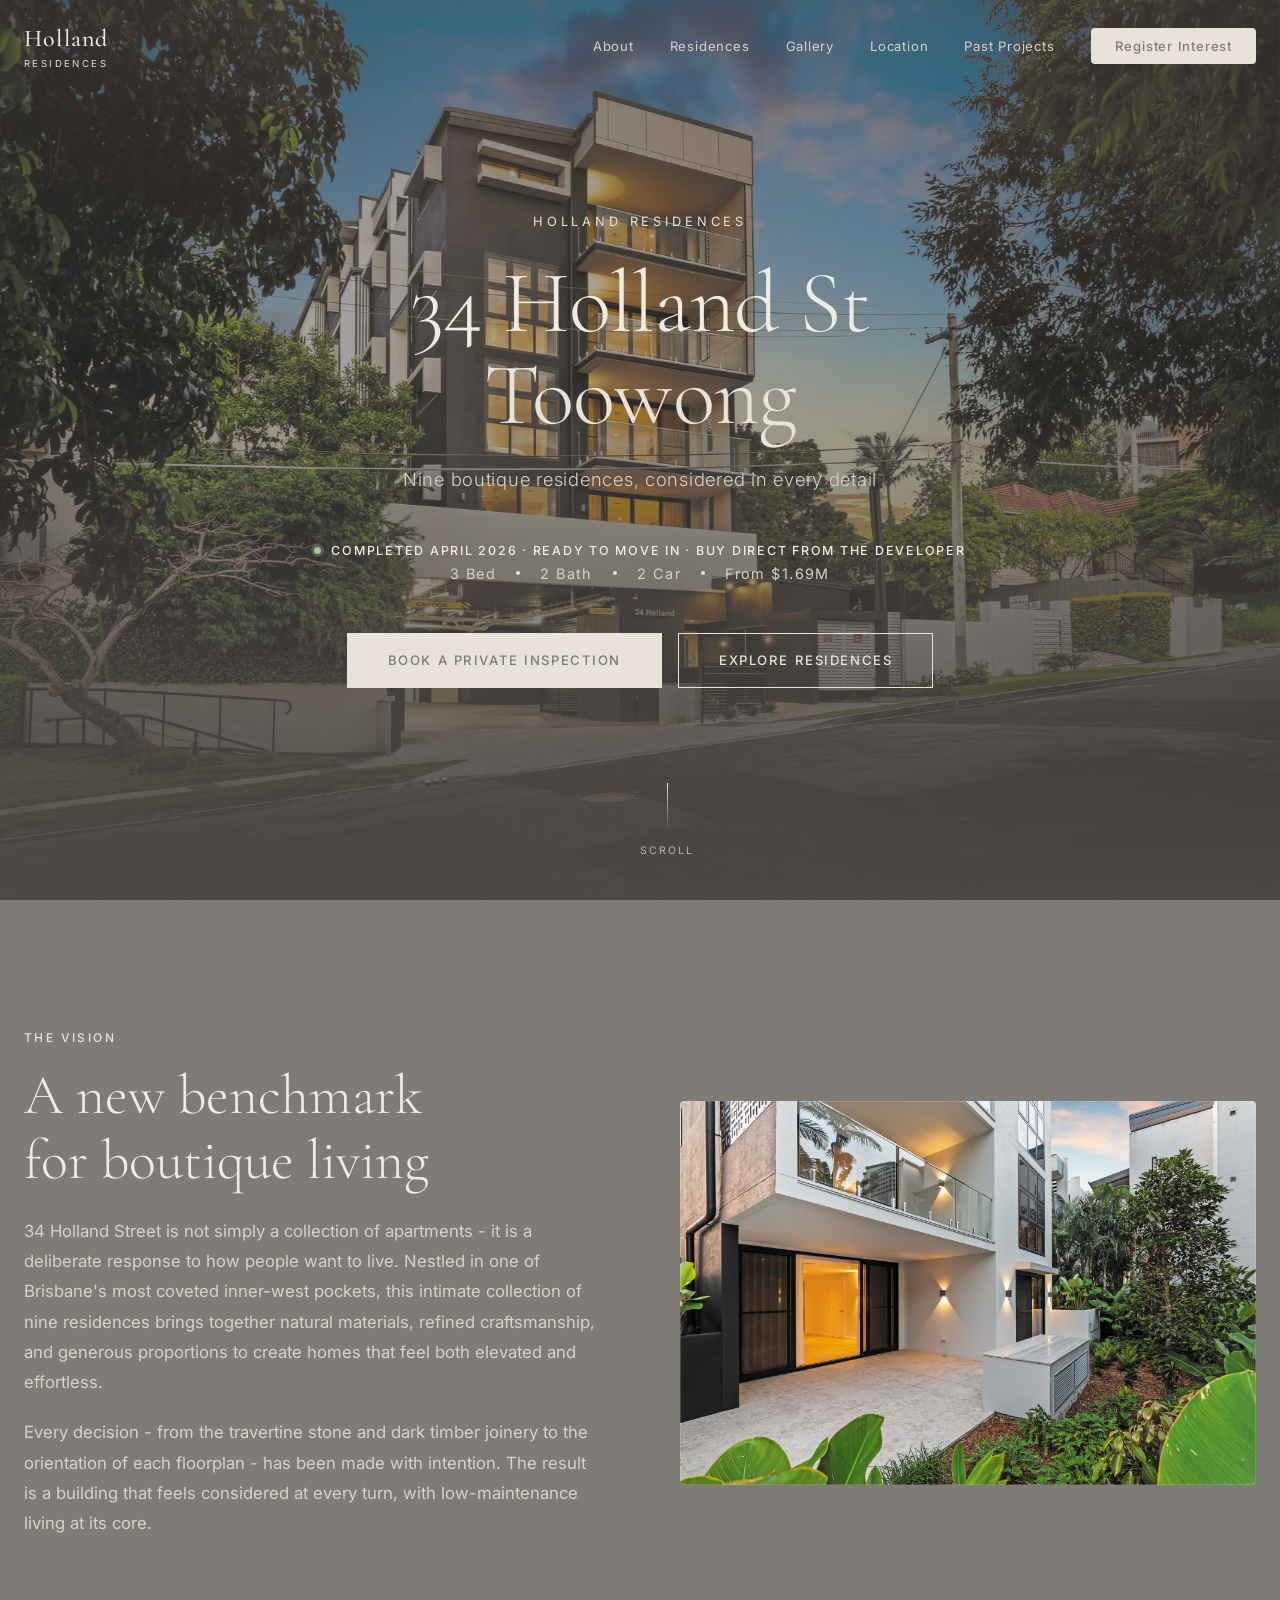
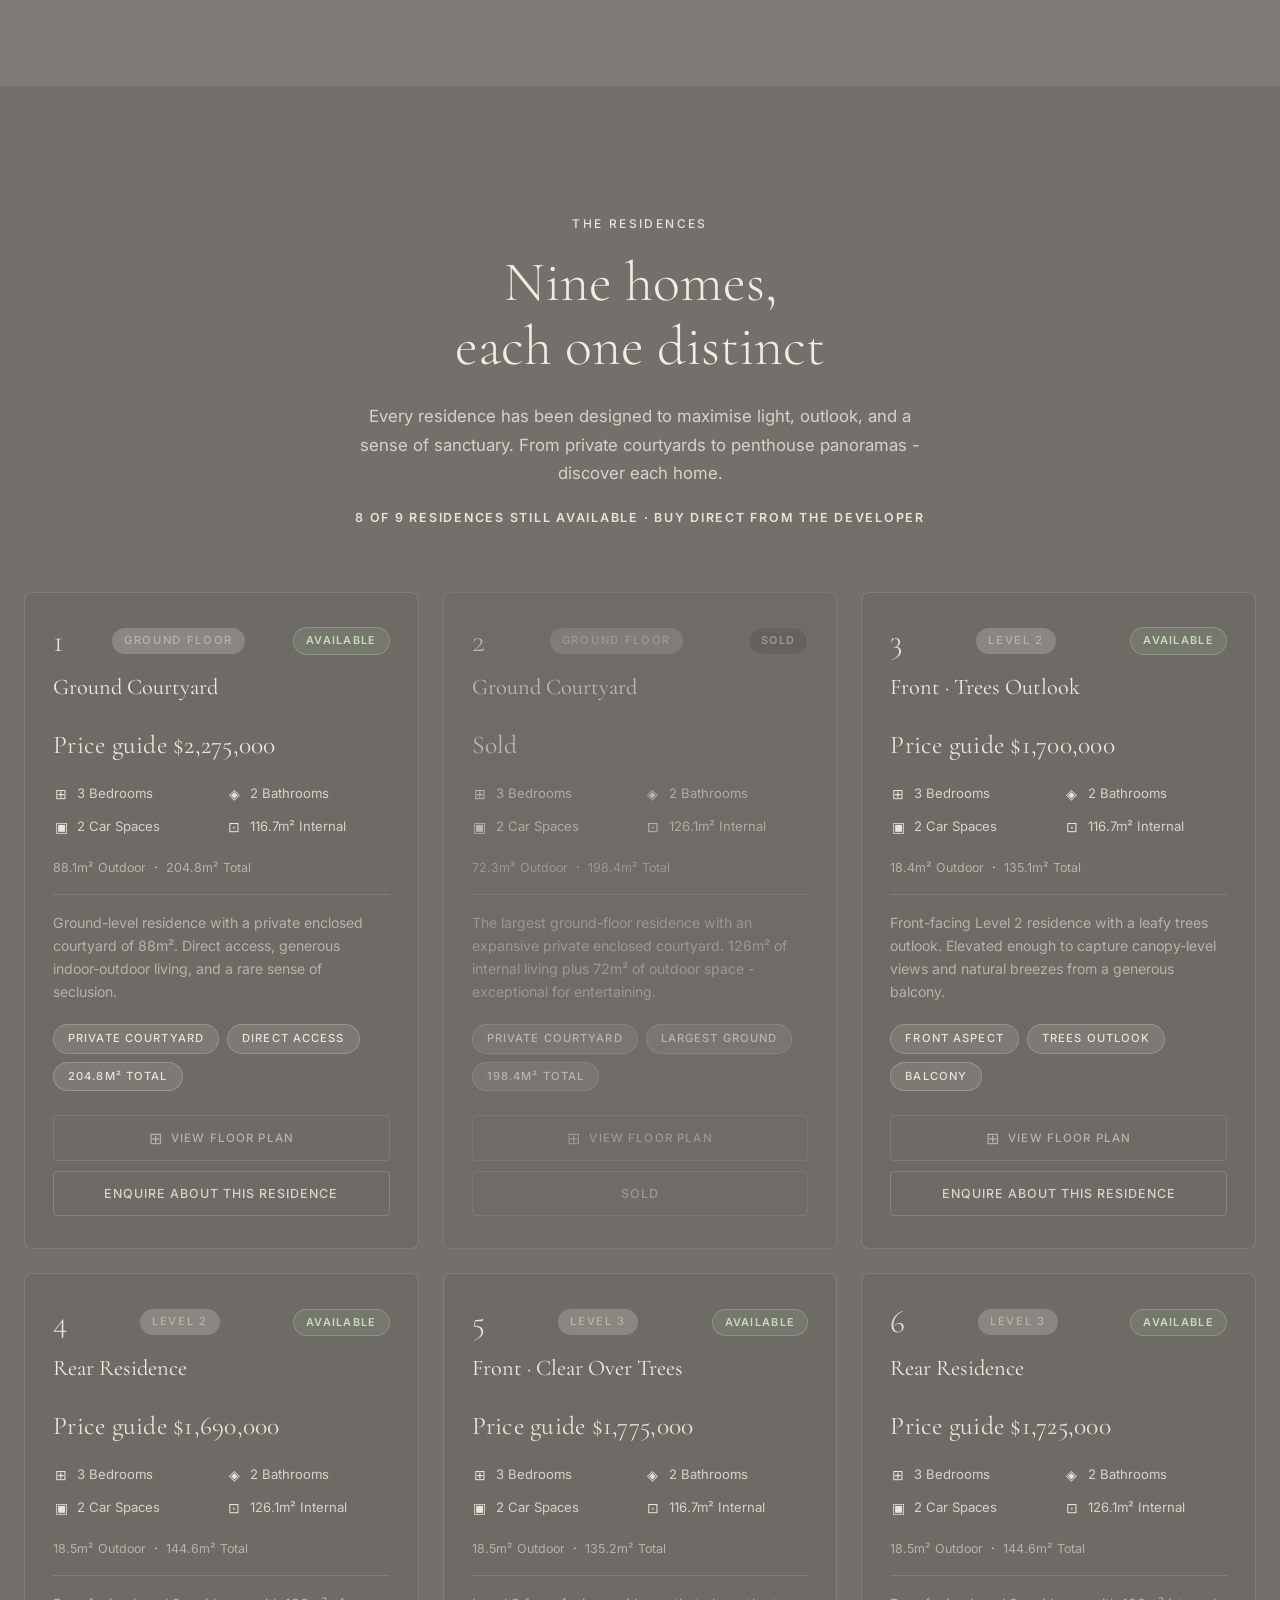
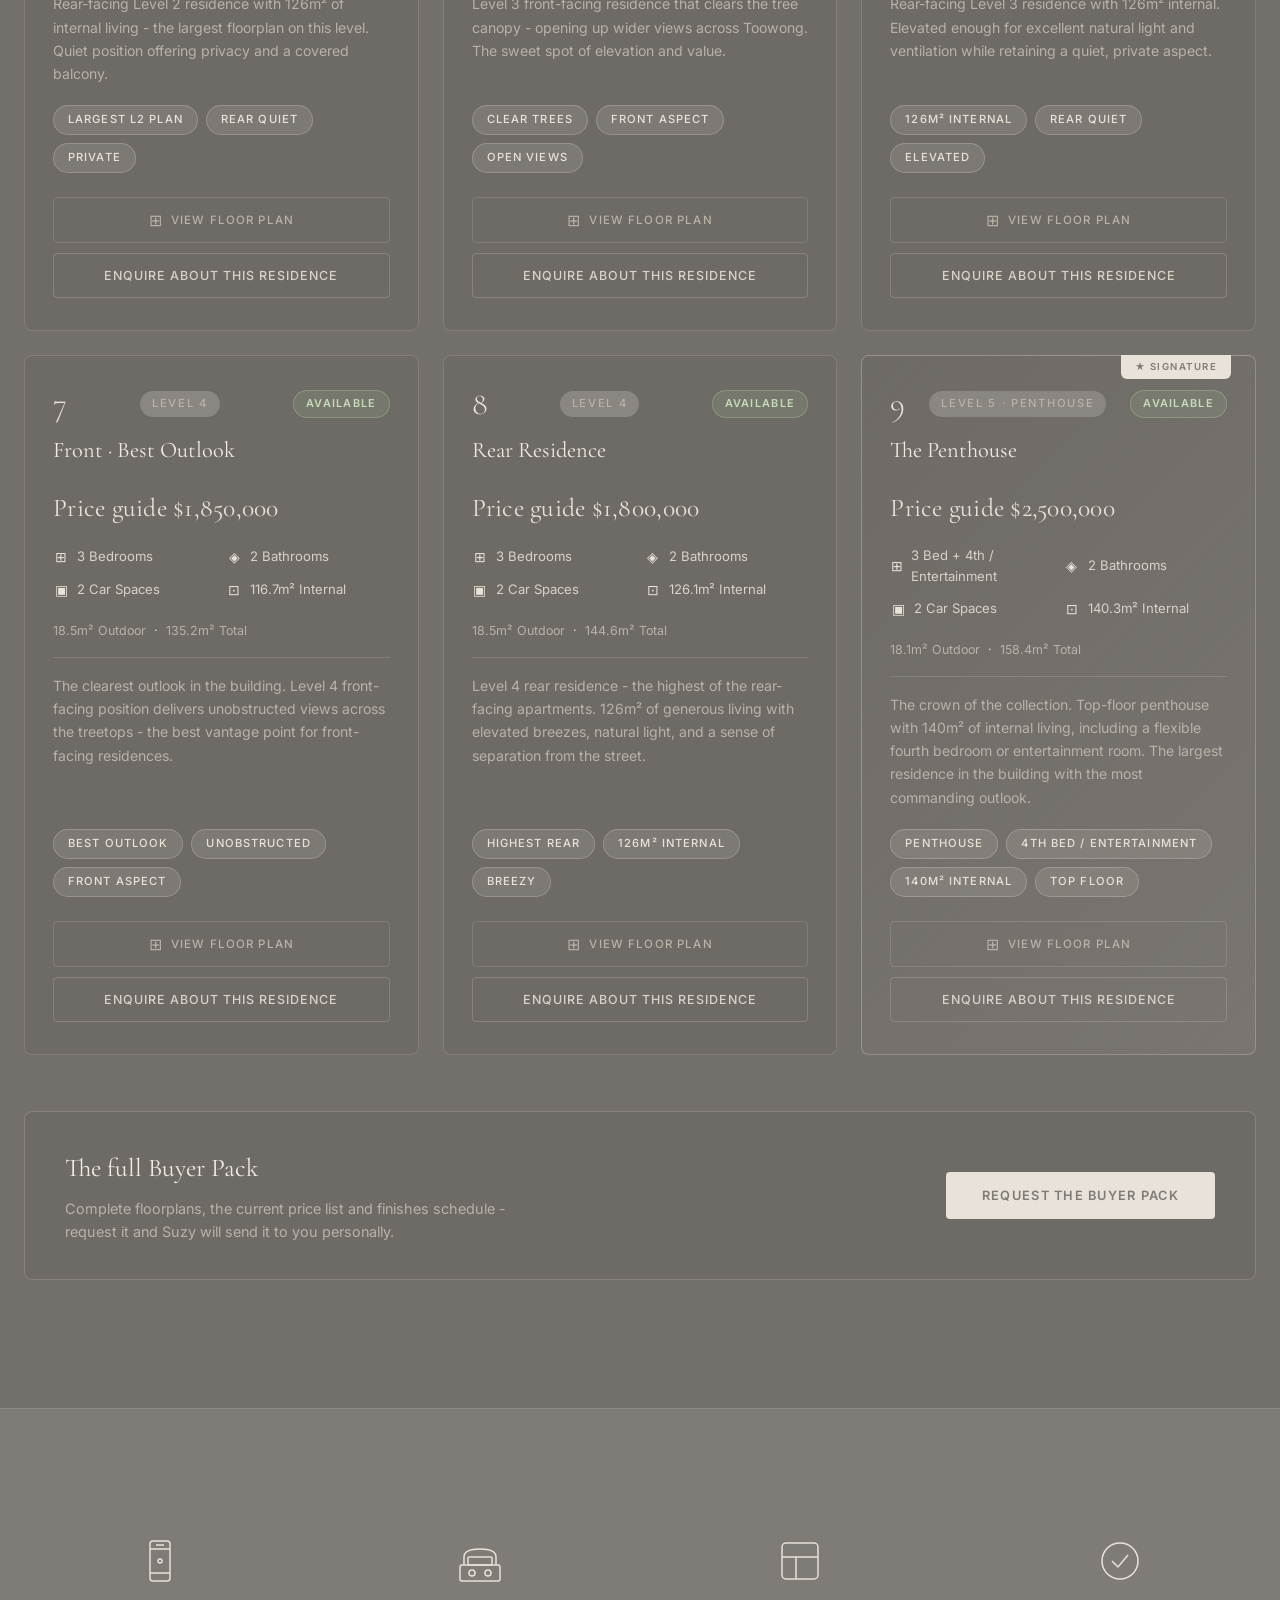
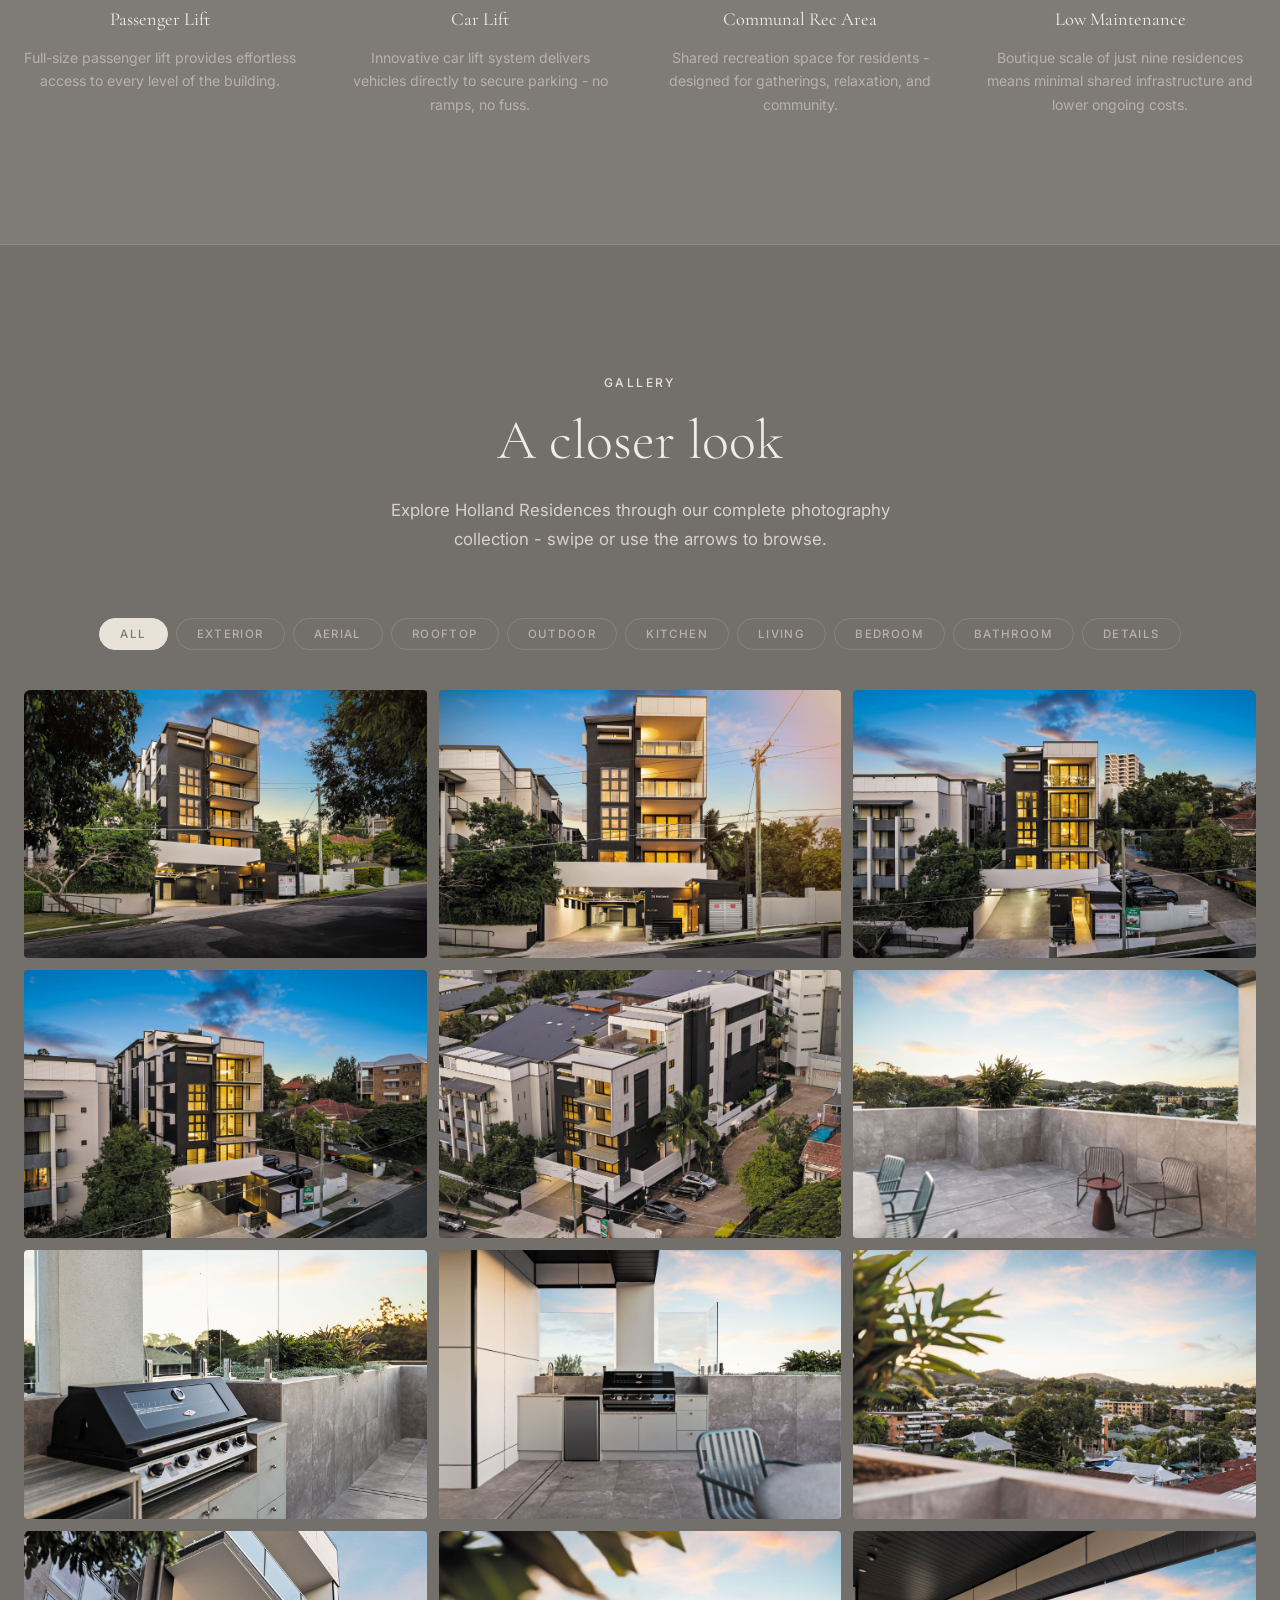
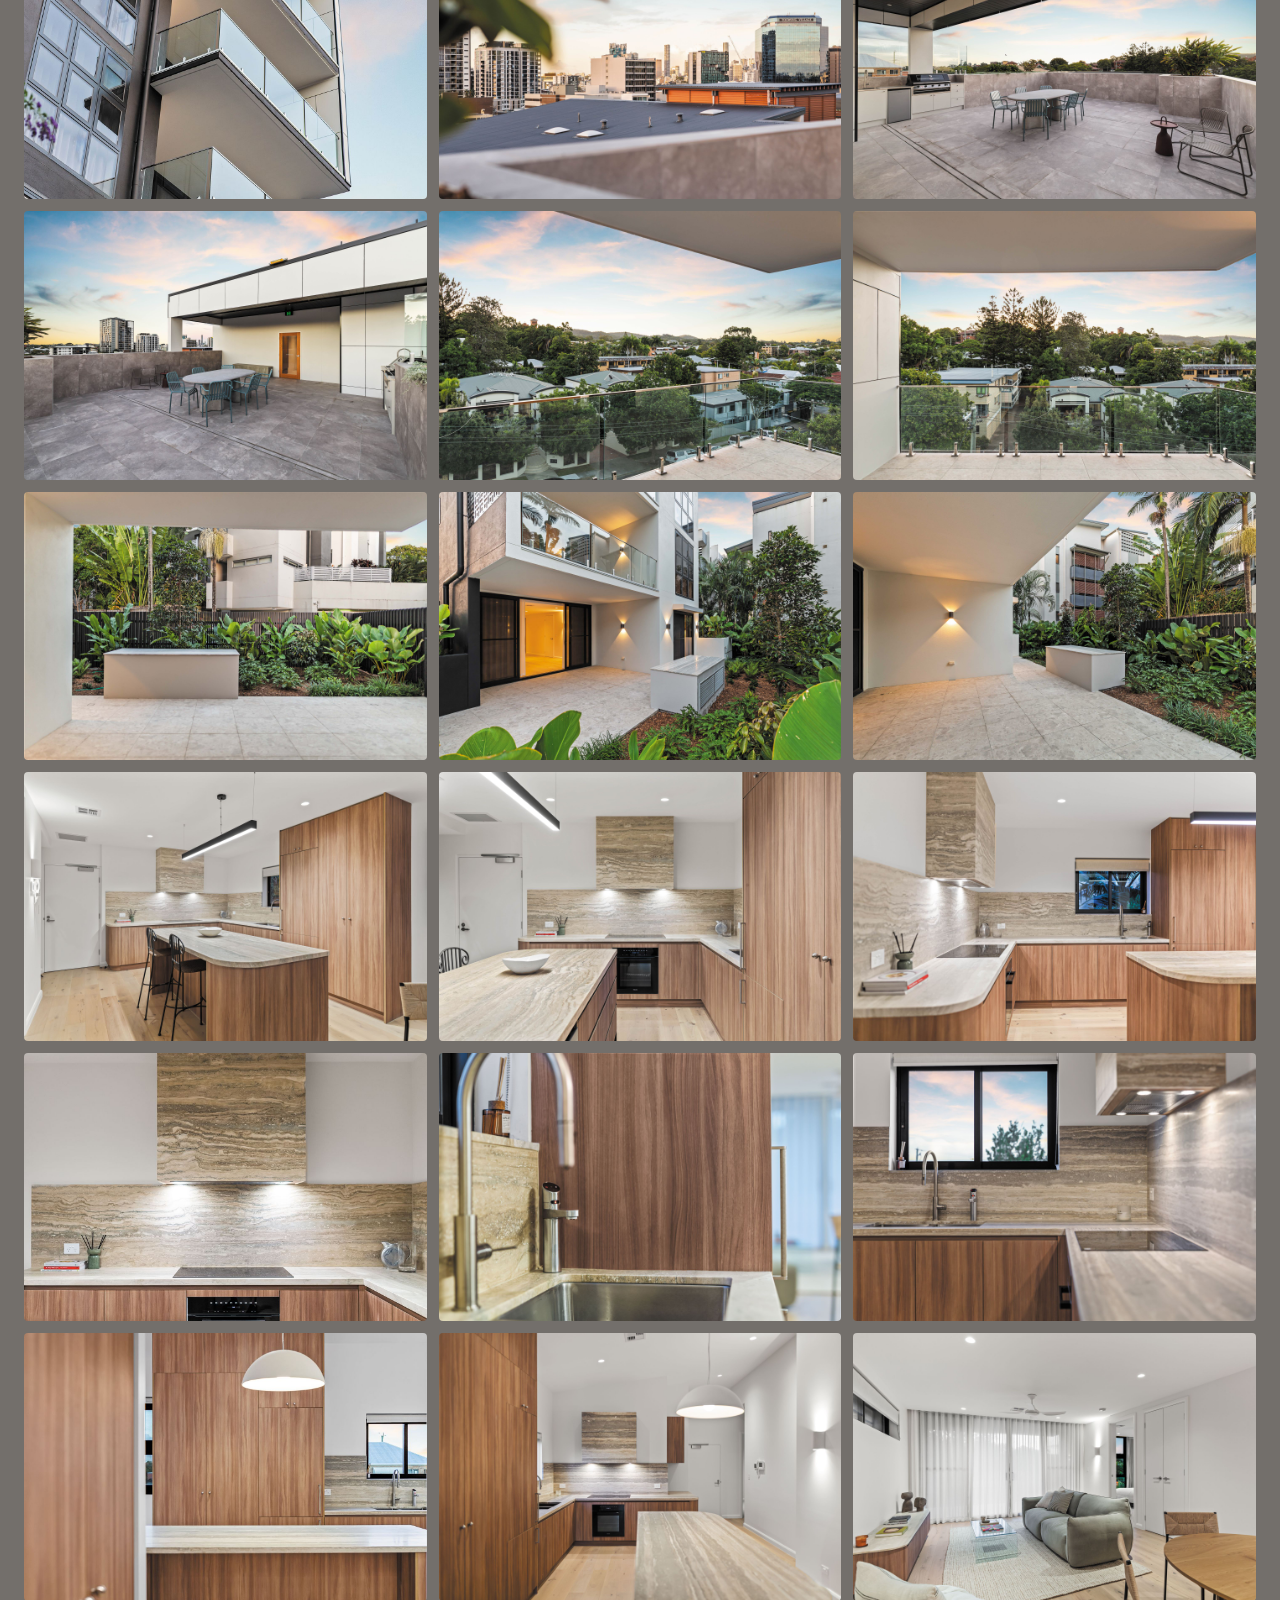
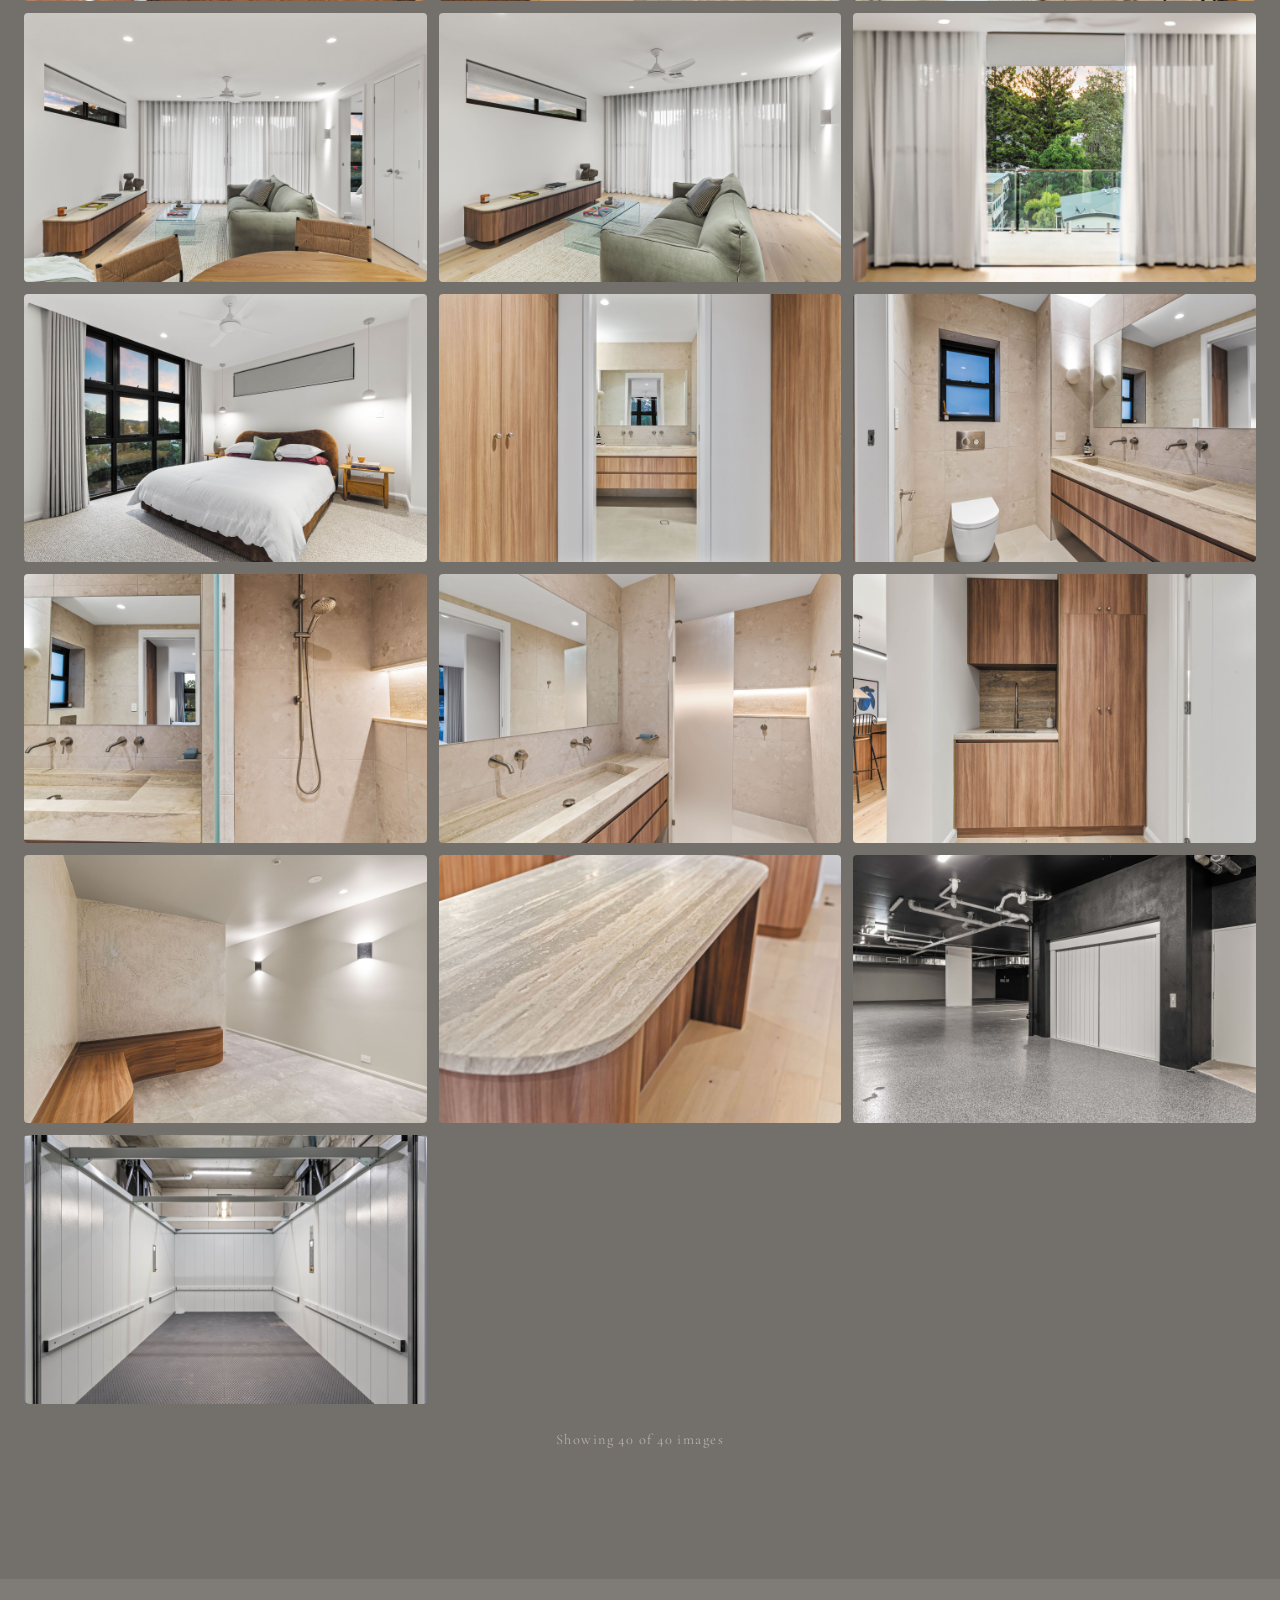
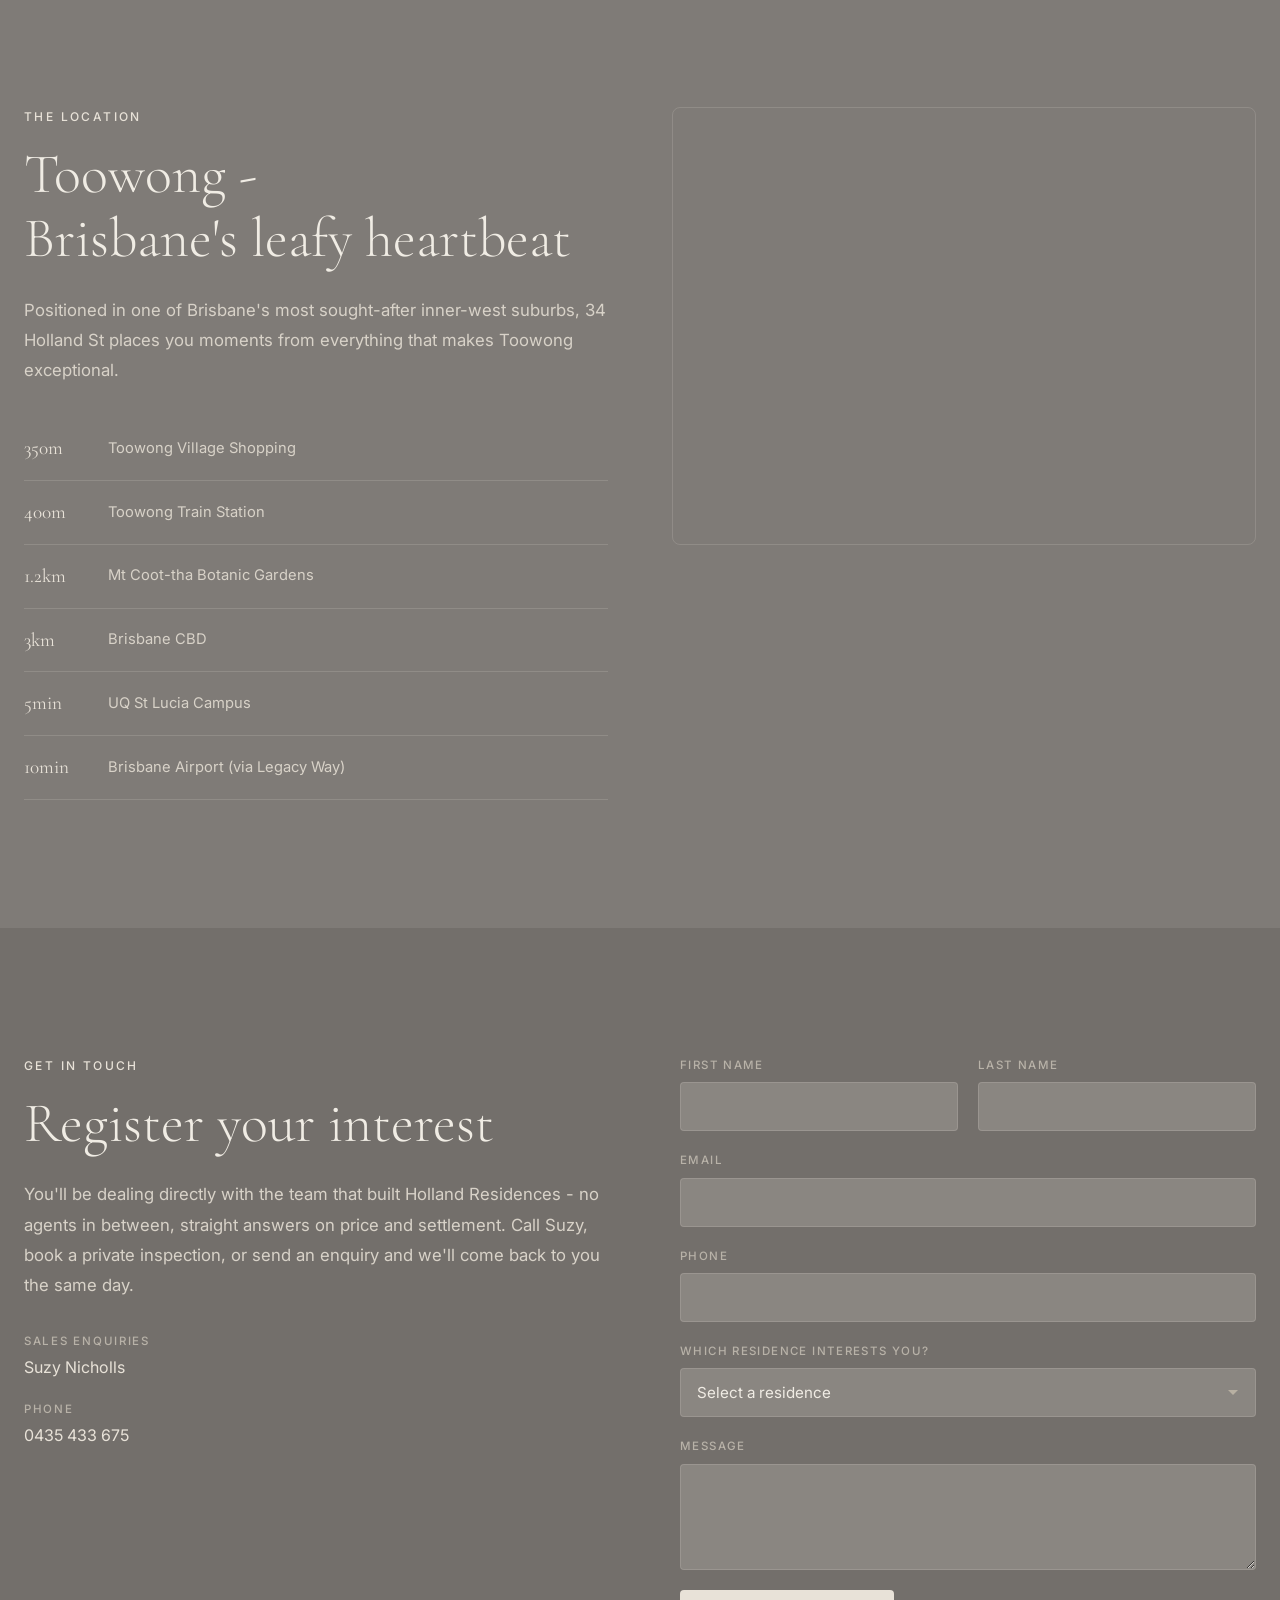
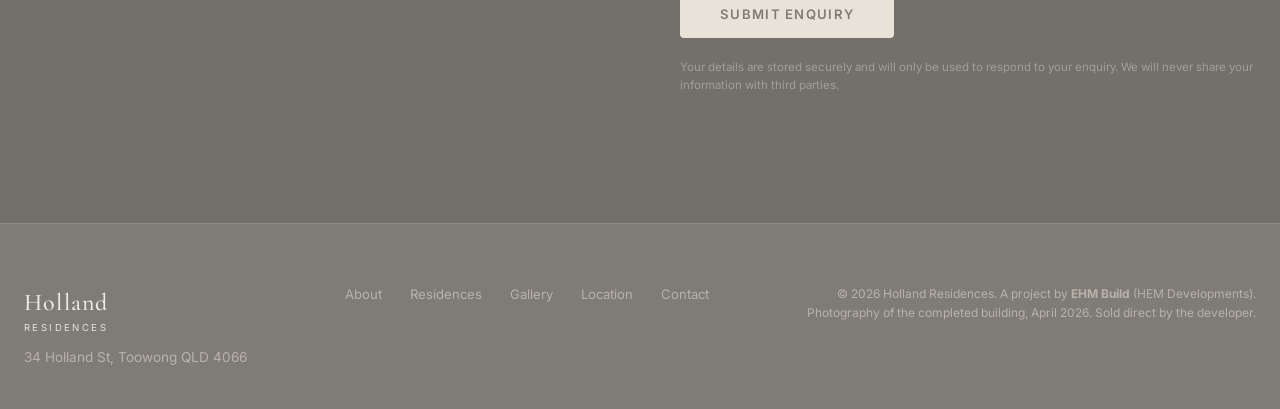
==== index.html @ bd1feb7a "buyer pack is now request-only - no self-serve download Pack requests store the lead and Suzy sends " ====
<!DOCTYPE html>
<html lang="en">
<head>
    <meta charset="UTF-8">
    <meta name="viewport" content="width=device-width, initial-scale=1.0">
    <title>Holland Residences by EHM Build - Premium 3 Bed Apartments, Ready to Move In | 34 Holland St, Toowong</title>
    <meta name="description" content="Nine boutique 3 bed, 2 bath, 2 car residences at 34 Holland St, Toowong by EHM Build (HEM Developments). Completed and ready to move in - buy direct from the developer. From $1.69M. Register your interest today.">
    <meta name="robots" content="index, follow">
    <meta name="author" content="HEM Developments">
    <meta name="theme-color" content="#1a1917">
    <link rel="canonical" href="https://ehmbuild.com.au/">
    <link rel="icon" type="image/svg+xml" href="/favicon.svg">
    <link rel="icon" type="image/png" sizes="32x32" href="/favicon-32.png">

    <!-- Geo Meta Tags (Local SEO) -->
    <meta name="geo.region" content="AU-QLD">
    <meta name="geo.placename" content="Toowong, Brisbane">
    <meta name="geo.position" content="-27.484;152.977">
    <meta name="ICBM" content="-27.484, 152.977">

    <!-- Open Graph (Facebook / LinkedIn) -->
    <meta property="og:type" content="website">
    <meta property="og:title" content="Holland Residences - Premium 3 Bed Apartments | Toowong">
    <meta property="og:description" content="Nine boutique residences in Brisbane's inner-west. Completed and ready to move in - buy direct from the developer. 3 bed, 2 bath, 2 car from $1.69M.">
    <meta property="og:image" content="https://ehmbuild.com.au/images/5D3_0823-Edit.jpg">
    <meta property="og:image:width" content="1200">
    <meta property="og:image:height" content="630">
    <meta property="og:url" content="https://ehmbuild.com.au/">
    <meta property="og:site_name" content="Holland Residences">
    <meta property="og:locale" content="en_AU">

    <!-- Twitter Card -->
    <meta name="twitter:card" content="summary_large_image">
    <meta name="twitter:title" content="Holland Residences - 34 Holland St, Toowong">
    <meta name="twitter:description" content="Nine boutique residences in Brisbane's inner-west. Completed and ready to move in. From $1.69M. Buy direct from the developer.">
    <meta name="twitter:image" content="https://ehmbuild.com.au/images/5D3_0823-Edit.jpg">

    <link rel="preconnect" href="https://fonts.googleapis.com">
    <link rel="preconnect" href="https://fonts.gstatic.com" crossorigin>
    <link href="https://fonts.googleapis.com/css2?family=Cormorant+Garamond:ital,wght@0,300;0,400;0,500;0,600;1,300;1,400&family=Inter:wght@300;400;500;600&display=swap" rel="stylesheet">
    <link rel="stylesheet" href="styles.css">
    <link rel="preload" as="image" href="images/5D3_0823-Edit.jpg">

    <!-- Supabase JS Client -->
    <script src="https://cdn.jsdelivr.net/npm/@supabase/supabase-js@2" defer></script>

    <!-- JSON-LD Structured Data -->
    <script type="application/ld+json">
    {
      "@context": "https://schema.org",
      "@type": "ApartmentComplex",
      "name": "Holland Residences",
      "description": "Nine boutique 3 bedroom, 2 bathroom, 2 car residences at 34 Holland St, Toowong. Completed and ready to move in - sold direct by the developer.",
      "url": "https://ehmbuild.com.au/",
      "image": "https://ehmbuild.com.au/images/5D3_0823-Edit.jpg",
      "address": {
        "@type": "PostalAddress",
        "streetAddress": "34 Holland Street",
        "addressLocality": "Toowong",
        "addressRegion": "QLD",
        "postalCode": "4066",
        "addressCountry": "AU"
      },
      "geo": {
        "@type": "GeoCoordinates",
        "latitude": -27.484,
        "longitude": 152.977
      },
      "numberOfAvailableAccommodationUnits": 8,
      "petsAllowed": false,
      "amenityFeature": [
        { "@type": "LocationFeatureSpecification", "name": "Passenger Lift", "value": true },
        { "@type": "LocationFeatureSpecification", "name": "Car Lift", "value": true },
        { "@type": "LocationFeatureSpecification", "name": "Communal Recreation Area", "value": true }
      ],
      "offers": {
        "@type": "Offer",
        "priceCurrency": "AUD",
        "price": "1690000",
        "priceValidUntil": "2026-12-31",
        "availability": "https://schema.org/InStock",
        "description": "3 bed, 2 bath, 2 car boutique residences from $1.69M"
      }
    }
    </script>
    <script type="application/ld+json">
    {
      "@context": "https://schema.org",
      "@type": "Organization",
      "name": "HEM Developments",
      "alternateName": ["EHM Build", "ehmbuild"],
      "url": "https://ehmbuild.com.au/",
      "logo": "https://ehmbuild.com.au/favicon.svg",
      "description": "EHM Build (HEM Developments) - quality residential property developer based in Brisbane, Queensland.",
      "address": {
        "@type": "PostalAddress",
        "addressLocality": "Brisbane",
        "addressRegion": "QLD",
        "addressCountry": "AU"
      },
      "contactPoint": {
        "@type": "ContactPoint",
        "telephone": "+61-435-433-675",
        "contactType": "sales",
        "name": "Suzy Nicholls"
      }
    }
    </script>
    <script type="application/ld+json">
    {
      "@context": "https://schema.org",
      "@type": "WebSite",
      "name": "Holland Residences",
      "url": "https://ehmbuild.com.au/"
    }
    </script>
</head>
<body>

    <main>
    <!-- Navigation -->
    <nav class="nav" id="nav">
        <div class="nav-inner">
            <a href="#hero" class="nav-logo">Holland<span>Residences</span></a>
            <button class="nav-toggle" id="navToggle" aria-label="Toggle menu">
                <span></span><span></span><span></span>
            </button>
            <ul class="nav-links" id="navLinks">
                <li><a href="#about">About</a></li>
                <li><a href="#residences">Residences</a></li>
                <li><a href="#gallery">Gallery</a></li>
                <li><a href="#location">Location</a></li>
                <li><a href="/past-projects.html">Past Projects</a></li>
                <li><a href="#contact" class="nav-cta">Register Interest</a></li>
            </ul>
        </div>
    </nav>

    <!-- Hero -->
    <section class="hero" id="hero">
        <div class="hero-bg">
            <img src="images/5D3_0823-Edit.jpg" alt="Holland Residences, 34 Holland St Toowong - exterior at dusk" fetchpriority="high">
        </div>
        <div class="hero-overlay"></div>
        <div class="hero-content">
            <p class="hero-pre animate-in">Holland Residences</p>
            <h1 class="hero-title animate-in delay-1">34 Holland St<br><span>Toowong</span></h1>
            <p class="hero-tagline animate-in delay-2">Nine boutique residences, considered in every detail</p>
            <p class="hero-status animate-in delay-2"><span class="hero-status-dot"></span>Completed April 2026 · Ready to move in · Buy direct from the developer</p>
            <div class="hero-specs animate-in delay-3">
                <span>3 Bed</span>
                <span class="spec-dot"></span>
                <span>2 Bath</span>
                <span class="spec-dot"></span>
                <span>2 Car</span>
                <span class="spec-dot"></span>
                <span id="heroFromPrice">From $1.69M</span>
            </div>
            <div class="hero-ctas animate-in delay-4">
                <a href="#contact" class="hero-btn hero-btn--solid" data-cta="inspection">Book a Private Inspection</a>
                <a href="#residences" class="hero-btn">Explore Residences</a>
            </div>
        </div>
        <div class="hero-scroll animate-in delay-4">
            <div class="scroll-line"></div>
            <span>Scroll</span>
        </div>
    </section>

    <!-- About -->
    <section class="section about" id="about">
        <div class="container">
            <div class="about-grid">
                <div class="about-text reveal">
                    <p class="section-label">The Vision</p>
                    <h2>A new benchmark<br>for boutique living</h2>
                    <p class="about-body">34 Holland Street is not simply a collection of apartments - it is a deliberate response to how people want to live. Nestled in one of Brisbane's most coveted inner-west pockets, this intimate collection of nine residences brings together natural materials, refined craftsmanship, and generous proportions to create homes that feel both elevated and effortless.</p>
                    <p class="about-body">Every decision - from the travertine stone and dark timber joinery to the orientation of each floorplan - has been made with intention. The result is a building that feels considered at every turn, with low-maintenance living at its core.</p>
                </div>
                <div class="about-image reveal delay-1">
                    <img src="images/5D3_0690-Edit.jpg" alt="Holland Residences courtyard and landscaping at dusk">
                </div>
            </div>
        </div>
    </section>

    <!-- Residences / Unit Showcase -->
    <section class="section residences" id="residences">
        <div class="container">
            <div class="section-header reveal">
                <p class="section-label">The Residences</p>
                <h2>Nine homes,<br>each one distinct</h2>
                <p class="section-sub">Every residence has been designed to maximise light, outlook, and a sense of sanctuary. From private courtyards to penthouse panoramas - discover each home.</p>
                <p class="availability-line" id="availabilityLine" aria-live="polite"></p>
            </div>

            <!-- ==============================================================
                 UNIT CONTROL PANEL
                 Each card below is the single source of truth for its unit:
                   data-status="available" | "under-offer" | "sold"  (on .unit-card)
                   .unit-price text = the published price guide
                 The status chips, availability counter, hero "From $X" price
                 and the enquiry form options all derive from these values
                 automatically - edit them here and nowhere else.
                 ============================================================== -->
            <div class="units-grid">
                <!-- Unit 101 -->
                <div class="unit-card reveal" data-unit="1" data-status="available">
                    <div class="unit-card-header">
                        <span class="unit-number">1</span>
                        <span class="unit-level">Ground Floor</span>
                    </div>
                    <h3>Ground Courtyard</h3>
                    <div class="unit-price">Price guide $2,275,000</div>
                    <div class="unit-specs">
                        <div class="unit-spec"><span class="spec-icon">⊞</span><span>3 Bedrooms</span></div>
                        <div class="unit-spec"><span class="spec-icon">◈</span><span>2 Bathrooms</span></div>
                        <div class="unit-spec"><span class="spec-icon">▣</span><span>2 Car Spaces</span></div>
                        <div class="unit-spec"><span class="spec-icon">⊡</span><span>116.7m² Internal</span></div>
                    </div>
                    <div class="unit-areas">
                        <span>88.1m² Outdoor</span>
                        <span class="area-divider">·</span>
                        <span>204.8m² Total</span>
                    </div>
                    <p class="unit-desc">Ground-level residence with a private enclosed courtyard of 88m². Direct access, generous indoor-outdoor living, and a rare sense of seclusion.</p>
                    <div class="unit-features">
                        <span>Private Courtyard</span>
                        <span>Direct Access</span>
                        <span>204.8m² Total</span>
                    </div>
                    <button class="unit-floorplan-btn" data-floorplan="images/floorplans/floorplan-page-3.jpg" data-unit-label="Unit 1 - Ground Floor">View Floor Plan</button>
                    <button class="unit-btn" data-unit="1">Enquire About This Residence</button>
                </div>

                <!-- Unit 102 -->
                <div class="unit-card reveal delay-1" data-unit="2" data-status="sold">
                    <div class="unit-card-header">
                        <span class="unit-number">2</span>
                        <span class="unit-level">Ground Floor</span>
                    </div>
                    <h3>Ground Courtyard</h3>
                    <div class="unit-price">Price guide $2,300,000</div>
                    <div class="unit-specs">
                        <div class="unit-spec"><span class="spec-icon">⊞</span><span>3 Bedrooms</span></div>
                        <div class="unit-spec"><span class="spec-icon">◈</span><span>2 Bathrooms</span></div>
                        <div class="unit-spec"><span class="spec-icon">▣</span><span>2 Car Spaces</span></div>
                        <div class="unit-spec"><span class="spec-icon">⊡</span><span>126.1m² Internal</span></div>
                    </div>
                    <div class="unit-areas">
                        <span>72.3m² Outdoor</span>
                        <span class="area-divider">·</span>
                        <span>198.4m² Total</span>
                    </div>
                    <p class="unit-desc">The largest ground-floor residence with an expansive private enclosed courtyard. 126m² of internal living plus 72m² of outdoor space - exceptional for entertaining.</p>
                    <div class="unit-features">
                        <span>Private Courtyard</span>
                        <span>Largest Ground</span>
                        <span>198.4m² Total</span>
                    </div>
                    <button class="unit-floorplan-btn" data-floorplan="images/floorplans/floorplan-page-4.jpg" data-unit-label="Unit 2 - Ground Floor">View Floor Plan</button>
                    <button class="unit-btn" data-unit="2">Enquire About This Residence</button>
                </div>

                <!-- Unit 201 -->
                <div class="unit-card reveal delay-2" data-unit="3" data-status="available">
                    <div class="unit-card-header">
                        <span class="unit-number">3</span>
                        <span class="unit-level">Level 2</span>
                    </div>
                    <h3>Front · Trees Outlook</h3>
                    <div class="unit-price">Price guide $1,700,000</div>
                    <div class="unit-specs">
                        <div class="unit-spec"><span class="spec-icon">⊞</span><span>3 Bedrooms</span></div>
                        <div class="unit-spec"><span class="spec-icon">◈</span><span>2 Bathrooms</span></div>
                        <div class="unit-spec"><span class="spec-icon">▣</span><span>2 Car Spaces</span></div>
                        <div class="unit-spec"><span class="spec-icon">⊡</span><span>116.7m² Internal</span></div>
                    </div>
                    <div class="unit-areas">
                        <span>18.4m² Outdoor</span>
                        <span class="area-divider">·</span>
                        <span>135.1m² Total</span>
                    </div>
                    <p class="unit-desc">Front-facing Level 2 residence with a leafy trees outlook. Elevated enough to capture canopy-level views and natural breezes from a generous balcony.</p>
                    <div class="unit-features">
                        <span>Front Aspect</span>
                        <span>Trees Outlook</span>
                        <span>Balcony</span>
                    </div>
                    <button class="unit-floorplan-btn" data-floorplan="images/floorplans/floorplan-page-6.jpg" data-unit-label="Unit 3 - Level 2">View Floor Plan</button>
                    <button class="unit-btn" data-unit="3">Enquire About This Residence</button>
                </div>

                <!-- Unit 202 -->
                <div class="unit-card reveal" data-unit="4" data-status="available">
                    <div class="unit-card-header">
                        <span class="unit-number">4</span>
                        <span class="unit-level">Level 2</span>
                    </div>
                    <h3>Rear Residence</h3>
                    <div class="unit-price">Price guide $1,690,000</div>
                    <div class="unit-specs">
                        <div class="unit-spec"><span class="spec-icon">⊞</span><span>3 Bedrooms</span></div>
                        <div class="unit-spec"><span class="spec-icon">◈</span><span>2 Bathrooms</span></div>
                        <div class="unit-spec"><span class="spec-icon">▣</span><span>2 Car Spaces</span></div>
                        <div class="unit-spec"><span class="spec-icon">⊡</span><span>126.1m² Internal</span></div>
                    </div>
                    <div class="unit-areas">
                        <span>18.5m² Outdoor</span>
                        <span class="area-divider">·</span>
                        <span>144.6m² Total</span>
                    </div>
                    <p class="unit-desc">Rear-facing Level 2 residence with 126m² of internal living - the largest floorplan on this level. Quiet position offering privacy and a covered balcony.</p>
                    <div class="unit-features">
                        <span>Largest L2 Plan</span>
                        <span>Rear Quiet</span>
                        <span>Private</span>
                    </div>
                    <button class="unit-floorplan-btn" data-floorplan="images/floorplans/floorplan-page-7.jpg" data-unit-label="Unit 4 - Level 2">View Floor Plan</button>
                    <button class="unit-btn" data-unit="4">Enquire About This Residence</button>
                </div>

                <!-- Unit 301 -->
                <div class="unit-card reveal delay-1" data-unit="5" data-status="available">
                    <div class="unit-card-header">
                        <span class="unit-number">5</span>
                        <span class="unit-level">Level 3</span>
                    </div>
                    <h3>Front · Clear Over Trees</h3>
                    <div class="unit-price">Price guide $1,775,000</div>
                    <div class="unit-specs">
                        <div class="unit-spec"><span class="spec-icon">⊞</span><span>3 Bedrooms</span></div>
                        <div class="unit-spec"><span class="spec-icon">◈</span><span>2 Bathrooms</span></div>
                        <div class="unit-spec"><span class="spec-icon">▣</span><span>2 Car Spaces</span></div>
                        <div class="unit-spec"><span class="spec-icon">⊡</span><span>116.7m² Internal</span></div>
                    </div>
                    <div class="unit-areas">
                        <span>18.5m² Outdoor</span>
                        <span class="area-divider">·</span>
                        <span>135.2m² Total</span>
                    </div>
                    <p class="unit-desc">Level 3 front-facing residence that clears the tree canopy - opening up wider views across Toowong. The sweet spot of elevation and value.</p>
                    <div class="unit-features">
                        <span>Clear Trees</span>
                        <span>Front Aspect</span>
                        <span>Open Views</span>
                    </div>
                    <button class="unit-floorplan-btn" data-floorplan="images/floorplans/floorplan-page-6.jpg" data-unit-label="Unit 5 - Level 3">View Floor Plan</button>
                    <button class="unit-btn" data-unit="5">Enquire About This Residence</button>
                </div>

                <!-- Unit 302 -->
                <div class="unit-card reveal delay-2" data-unit="6" data-status="available">
                    <div class="unit-card-header">
                        <span class="unit-number">6</span>
                        <span class="unit-level">Level 3</span>
                    </div>
                    <h3>Rear Residence</h3>
                    <div class="unit-price">Price guide $1,725,000</div>
                    <div class="unit-specs">
                        <div class="unit-spec"><span class="spec-icon">⊞</span><span>3 Bedrooms</span></div>
                        <div class="unit-spec"><span class="spec-icon">◈</span><span>2 Bathrooms</span></div>
                        <div class="unit-spec"><span class="spec-icon">▣</span><span>2 Car Spaces</span></div>
                        <div class="unit-spec"><span class="spec-icon">⊡</span><span>126.1m² Internal</span></div>
                    </div>
                    <div class="unit-areas">
                        <span>18.5m² Outdoor</span>
                        <span class="area-divider">·</span>
                        <span>144.6m² Total</span>
                    </div>
                    <p class="unit-desc">Rear-facing Level 3 residence with 126m² internal. Elevated enough for excellent natural light and ventilation while retaining a quiet, private aspect.</p>
                    <div class="unit-features">
                        <span>126m² Internal</span>
                        <span>Rear Quiet</span>
                        <span>Elevated</span>
                    </div>
                    <button class="unit-floorplan-btn" data-floorplan="images/floorplans/floorplan-page-7.jpg" data-unit-label="Unit 6 - Level 3">View Floor Plan</button>
                    <button class="unit-btn" data-unit="6">Enquire About This Residence</button>
                </div>

                <!-- Unit 401 -->
                <div class="unit-card reveal" data-unit="7" data-status="available">
                    <div class="unit-card-header">
                        <span class="unit-number">7</span>
                        <span class="unit-level">Level 4</span>
                    </div>
                    <h3>Front · Best Outlook</h3>
                    <div class="unit-price">Price guide $1,850,000</div>
                    <div class="unit-specs">
                        <div class="unit-spec"><span class="spec-icon">⊞</span><span>3 Bedrooms</span></div>
                        <div class="unit-spec"><span class="spec-icon">◈</span><span>2 Bathrooms</span></div>
                        <div class="unit-spec"><span class="spec-icon">▣</span><span>2 Car Spaces</span></div>
                        <div class="unit-spec"><span class="spec-icon">⊡</span><span>116.7m² Internal</span></div>
                    </div>
                    <div class="unit-areas">
                        <span>18.5m² Outdoor</span>
                        <span class="area-divider">·</span>
                        <span>135.2m² Total</span>
                    </div>
                    <p class="unit-desc">The clearest outlook in the building. Level 4 front-facing position delivers unobstructed views across the treetops - the best vantage point for front-facing residences.</p>
                    <div class="unit-features">
                        <span>Best Outlook</span>
                        <span>Unobstructed</span>
                        <span>Front Aspect</span>
                    </div>
                    <button class="unit-floorplan-btn" data-floorplan="images/floorplans/floorplan-page-6.jpg" data-unit-label="Unit 7 - Level 4">View Floor Plan</button>
                    <button class="unit-btn" data-unit="7">Enquire About This Residence</button>
                </div>

                <!-- Unit 402 -->
                <div class="unit-card reveal delay-1" data-unit="8" data-status="available">
                    <div class="unit-card-header">
                        <span class="unit-number">8</span>
                        <span class="unit-level">Level 4</span>
                    </div>
                    <h3>Rear Residence</h3>
                    <div class="unit-price">Price guide $1,800,000</div>
                    <div class="unit-specs">
                        <div class="unit-spec"><span class="spec-icon">⊞</span><span>3 Bedrooms</span></div>
                        <div class="unit-spec"><span class="spec-icon">◈</span><span>2 Bathrooms</span></div>
                        <div class="unit-spec"><span class="spec-icon">▣</span><span>2 Car Spaces</span></div>
                        <div class="unit-spec"><span class="spec-icon">⊡</span><span>126.1m² Internal</span></div>
                    </div>
                    <div class="unit-areas">
                        <span>18.5m² Outdoor</span>
                        <span class="area-divider">·</span>
                        <span>144.6m² Total</span>
                    </div>
                    <p class="unit-desc">Level 4 rear residence - the highest of the rear-facing apartments. 126m² of generous living with elevated breezes, natural light, and a sense of separation from the street.</p>
                    <div class="unit-features">
                        <span>Highest Rear</span>
                        <span>126m² Internal</span>
                        <span>Breezy</span>
                    </div>
                    <button class="unit-floorplan-btn" data-floorplan="images/floorplans/floorplan-page-7.jpg" data-unit-label="Unit 8 - Level 4">View Floor Plan</button>
                    <button class="unit-btn" data-unit="8">Enquire About This Residence</button>
                </div>

                <!-- Unit 501 - Penthouse -->
                <div class="unit-card unit-card--featured reveal delay-2" data-unit="9" data-status="available">
                    <div class="unit-card-header">
                        <span class="unit-number">9</span>
                        <span class="unit-level">Level 5 · Penthouse</span>
                    </div>
                    <h3>The Penthouse</h3>
                    <div class="unit-price">Price guide $2,500,000</div>
                    <div class="unit-specs">
                        <div class="unit-spec"><span class="spec-icon">⊞</span><span>3 Bed + 4th / Entertainment</span></div>
                        <div class="unit-spec"><span class="spec-icon">◈</span><span>2 Bathrooms</span></div>
                        <div class="unit-spec"><span class="spec-icon">▣</span><span>2 Car Spaces</span></div>
                        <div class="unit-spec"><span class="spec-icon">⊡</span><span>140.3m² Internal</span></div>
                    </div>
                    <div class="unit-areas">
                        <span>18.1m² Outdoor</span>
                        <span class="area-divider">·</span>
                        <span>158.4m² Total</span>
                    </div>
                    <p class="unit-desc">The crown of the collection. Top-floor penthouse with 140m² of internal living, including a flexible fourth bedroom or entertainment room. The largest residence in the building with the most commanding outlook.</p>
                    <div class="unit-features">
                        <span>Penthouse</span>
                        <span>4th Bed / Entertainment</span>
                        <span>140m² Internal</span>
                        <span>Top Floor</span>
                    </div>
                    <button class="unit-floorplan-btn" data-floorplan="images/floorplans/floorplan-page-9.jpg" data-unit-label="Unit 9 - Penthouse">View Floor Plan</button>
                    <button class="unit-btn" data-unit="9">Enquire About This Residence</button>
                </div>
            </div>

            <div class="buyer-pack-band reveal">
                <div class="buyer-pack-text">
                    <h3>The full Buyer Pack</h3>
                    <p>Complete floorplans, the current price list and finishes schedule - request it and Suzy will send it to you personally.</p>
                </div>
                <button type="button" class="buyer-pack-btn" data-cta="buyer-pack">Request the Buyer Pack</button>
            </div>
        </div>
    </section>

    <!-- Features Band -->
    <section class="section features-band">
        <div class="container">
            <div class="features-grid reveal">
                <div class="feature-item">
                    <div class="feature-icon">
                        <svg viewBox="0 0 48 48" fill="none" stroke="currentColor" stroke-width="1.5"><rect x="14" y="4" width="20" height="40" rx="3"/><line x1="14" y1="12" x2="34" y2="12"/><line x1="14" y1="36" x2="34" y2="36"/><circle cx="24" cy="24" r="2"/><path d="M20 8 L28 8"/></svg>
                    </div>
                    <h4>Passenger Lift</h4>
                    <p>Full-size passenger lift provides effortless access to every level of the building.</p>
                </div>
                <div class="feature-item">
                    <div class="feature-icon">
                        <svg viewBox="0 0 48 48" fill="none" stroke="currentColor" stroke-width="1.5"><rect x="4" y="28" width="40" height="16" rx="2"/><rect x="12" y="20" width="24" height="8" rx="1"/><path d="M8 28 L8 20 C8 16 12 12 24 12 C36 12 40 16 40 20 L40 28"/><circle cx="16" cy="36" r="3"/><circle cx="32" cy="36" r="3"/></svg>
                    </div>
                    <h4>Car Lift</h4>
                    <p>Innovative car lift system delivers vehicles directly to secure parking - no ramps, no fuss.</p>
                </div>
                <div class="feature-item">
                    <div class="feature-icon">
                        <svg viewBox="0 0 48 48" fill="none" stroke="currentColor" stroke-width="1.5"><rect x="6" y="6" width="36" height="36" rx="4"/><line x1="6" y1="20" x2="42" y2="20"/><line x1="20" y1="20" x2="20" y2="42"/></svg>
                    </div>
                    <h4>Communal Rec Area</h4>
                    <p>Shared recreation space for residents - designed for gatherings, relaxation, and community.</p>
                </div>
                <div class="feature-item">
                    <div class="feature-icon">
                        <svg viewBox="0 0 48 48" fill="none" stroke="currentColor" stroke-width="1.5"><circle cx="24" cy="24" r="18"/><path d="M16 24 L22 30 L32 18"/></svg>
                    </div>
                    <h4>Low Maintenance</h4>
                    <p>Boutique scale of just nine residences means minimal shared infrastructure and lower ongoing costs.</p>
                </div>
            </div>
        </div>
    </section>

    <!-- Gallery -->
    <section class="section gallery" id="gallery">
        <div class="container">
            <div class="section-header reveal">
                <p class="section-label">Gallery</p>
                <h2>A closer look</h2>
                <p class="section-sub">Explore Holland Residences through our complete photography collection - swipe or use the arrows to browse.</p>
            </div>

            <!-- Category Filter Tabs -->
            <div class="gallery-tabs reveal" id="galleryTabs">
                <button class="gallery-tab active" data-category="all">All</button>
                <button class="gallery-tab" data-category="exterior">Exterior</button>
                <button class="gallery-tab" data-category="aerial">Aerial</button>
                <button class="gallery-tab" data-category="rooftop">Rooftop</button>
                <button class="gallery-tab" data-category="outdoor">Outdoor</button>
                <button class="gallery-tab" data-category="kitchen">Kitchen</button>
                <button class="gallery-tab" data-category="living">Living</button>
                <button class="gallery-tab" data-category="bedroom">Bedroom</button>
                <button class="gallery-tab" data-category="bathroom">Bathroom</button>
                <button class="gallery-tab" data-category="details">Details</button>
            </div>

            <!-- Gallery Grid -->
            <div class="gallery-carousel reveal" id="galleryCarousel">
                <div class="carousel-track-container" id="carouselContainer">
                    <div class="carousel-track" id="carouselTrack">

                        <!-- EXTERIOR (Street Frontage) -->
                        <div class="carousel-slide" data-category="exterior">
                            <img src="images/5D3_0823-Edit.jpg" alt="34 Holland Street - front façade at dusk" loading="lazy">
                            <div class="carousel-caption">Exterior - Front Façade at Dusk</div>
                        </div>
                        <div class="carousel-slide" data-category="exterior">
                            <img src="images/5D3_0829-Edit.jpg" alt="34 Holland Street - street view at dusk" loading="lazy">
                            <div class="carousel-caption">Exterior - Street View at Dusk</div>
                        </div>

                        <!-- AERIAL (Drone) -->
                        <div class="carousel-slide" data-category="aerial">
                            <img src="images/DJI_20260402160541_0042_D.jpg" alt="Aerial front view of Holland Residences" loading="lazy">
                            <div class="carousel-caption">Aerial - Front Elevation</div>
                        </div>
                        <div class="carousel-slide" data-category="aerial">
                            <img src="images/DJI_20260402160637_0048_D.jpg" alt="Aerial angle view of Holland Residences" loading="lazy">
                            <div class="carousel-caption">Aerial - Angled Perspective</div>
                        </div>
                        <div class="carousel-slide" data-category="aerial">
                            <img src="images/DJI_20260402155840_0035_D.jpg" alt="Aerial overview of building and surrounds" loading="lazy">
                            <div class="carousel-caption">Aerial - Building Overview</div>
                        </div>

                        <!-- ROOFTOP (Communal Terrace) -->
                        <div class="carousel-slide" data-category="rooftop">
                            <img src="images/5D3_0557.jpg" alt="Rooftop terrace with Mt Coot-tha views" loading="lazy">
                            <div class="carousel-caption">Rooftop Terrace - Mt Coot-tha Views</div>
                        </div>
                        <div class="carousel-slide" data-category="rooftop">
                            <img src="images/5D3_0543.jpg" alt="Rooftop terrace alternative angle" loading="lazy">
                            <div class="carousel-caption">Rooftop Terrace - Entertaining Area</div>
                        </div>
                        <div class="carousel-slide" data-category="rooftop">
                            <img src="images/5D3_0549.jpg" alt="Rooftop views across Toowong" loading="lazy">
                            <div class="carousel-caption">Rooftop - Panoramic Views</div>
                        </div>
                        <div class="carousel-slide" data-category="rooftop">
                            <img src="images/5D3_0563.jpg" alt="Rooftop BBQ kitchen at dusk" loading="lazy">
                            <div class="carousel-caption">Rooftop - BBQ Kitchen</div>
                        </div>
                        <div class="carousel-slide" data-category="rooftop">
                            <img src="images/5D3_0510.jpg" alt="Rooftop sunset dining" loading="lazy">
                            <div class="carousel-caption">Rooftop - Sunset Setting</div>
                        </div>
                        <div class="carousel-slide" data-category="rooftop">
                            <img src="images/5D3_0570.jpg" alt="Rooftop view towards city skyline" loading="lazy">
                            <div class="carousel-caption">Rooftop - City Skyline</div>
                        </div>
                        <div class="carousel-slide" data-category="rooftop">
                            <img src="images/5D3_0802.jpg" alt="Communal rooftop BBQ and entertaining area" loading="lazy">
                            <div class="carousel-caption">Rooftop - BBQ & Entertaining</div>
                        </div>
                        <div class="carousel-slide" data-category="rooftop">
                            <img src="images/5D3_0808.jpg" alt="Rooftop terrace with city skyline views" loading="lazy">
                            <div class="carousel-caption">Rooftop - Terrace & City Views</div>
                        </div>

                        <!-- OUTDOOR (Balcony, Courtyard, Garden) -->
                        <div class="carousel-slide" data-category="outdoor">
                            <img src="images/5D3_0655.jpg" alt="Balcony outlook over Toowong" loading="lazy">
                            <div class="carousel-caption">Balcony - Suburban Outlook</div>
                        </div>
                        <div class="carousel-slide" data-category="outdoor">
                            <img src="images/5D3_0648.jpg" alt="Balcony treetop view at sunset" loading="lazy">
                            <div class="carousel-caption">Balcony - Treetop Sunset</div>
                        </div>

                        <div class="carousel-slide" data-category="outdoor">
                            <img src="images/5D3_0661.jpg" alt="Ground floor courtyard with tropical landscaping" loading="lazy">
                            <div class="carousel-caption">Courtyard - Tropical Landscaping</div>
                        </div>
                        <div class="carousel-slide" data-category="outdoor">
                            <img src="images/5D3_0690-Edit.jpg" alt="Courtyard entrance at dusk with feature lighting" loading="lazy">
                            <div class="carousel-caption">Courtyard - Feature Lighting at Dusk</div>
                        </div>
                        <div class="carousel-slide" data-category="outdoor">
                            <img src="images/5D3_0682-Edit.jpg" alt="Private courtyard with lush landscaping" loading="lazy">
                            <div class="carousel-caption">Courtyard - Private Garden</div>
                        </div>

                        <!-- KITCHEN -->
                        <div class="carousel-slide" data-category="kitchen">
                            <img src="images/5D3_0697.jpg" alt="Kitchen - island bench with travertine stone" loading="lazy">
                            <div class="carousel-caption">Kitchen - Island Bench & Travertine</div>
                        </div>
                        <div class="carousel-slide" data-category="kitchen">
                            <img src="images/5D3_0704.jpg" alt="Kitchen detail - stone rangehood and Miele oven" loading="lazy">
                            <div class="carousel-caption">Kitchen - Stone Rangehood & Miele</div>
                        </div>
                        <div class="carousel-slide" data-category="kitchen">
                            <img src="images/5D3_0773.jpg" alt="Ground floor kitchen - U-shape layout" loading="lazy">
                            <div class="carousel-caption">Kitchen - Alternate Layout</div>
                        </div>
                        <div class="carousel-slide" data-category="kitchen">
                            <img src="images/5D3_0780.jpg" alt="Kitchen - stone splashback and rangehood detail" loading="lazy">
                            <div class="carousel-caption">Kitchen - Stone Splashback Detail</div>
                        </div>
                        <div class="carousel-slide" data-category="kitchen">
                            <img src="images/5D3_0794.jpg" alt="Kitchen - tap and sink detail" loading="lazy">
                            <div class="carousel-caption">Kitchen - Premium Tapware Detail</div>
                        </div>
                        <div class="carousel-slide" data-category="kitchen">
                            <img src="images/5D3_0585.jpg" alt="Kitchen - sink and travertine splashback detail" loading="lazy">
                            <div class="carousel-caption">Kitchen - Sink & Splashback</div>
                        </div>
                        <div class="carousel-slide" data-category="kitchen">
                            <img src="images/5D3_0598.jpg" alt="Kitchen - timber cabinetry and pendant light" loading="lazy">
                            <div class="carousel-caption">Kitchen - Cabinetry & Pendant Light</div>
                        </div>
                        <div class="carousel-slide" data-category="kitchen">
                            <img src="images/5D3_0620.jpg" alt="Kitchen - full view with stone island bench" loading="lazy">
                            <div class="carousel-caption">Kitchen - Full View with Island</div>
                        </div>

                        <!-- LIVING AREAS -->
                        <div class="carousel-slide" data-category="living">
                            <img src="images/5D3_0711.jpg" alt="Living room with green sofa and timber cabinetry" loading="lazy">
                            <div class="carousel-caption">Living - Lounge & Dining</div>
                        </div>
                        <div class="carousel-slide" data-category="living">
                            <img src="images/5D3_0718.jpg" alt="Living area - alternative angle with dining table" loading="lazy">
                            <div class="carousel-caption">Living - Open Plan Layout</div>
                        </div>
                        <div class="carousel-slide" data-category="living">
                            <img src="images/5D3_0725.jpg" alt="Living room - TV unit and ceiling fan" loading="lazy">
                            <div class="carousel-caption">Living - Entertainment Area</div>
                        </div>
                        <div class="carousel-slide" data-category="living">
                            <img src="images/5D3_0641.jpg" alt="Living area - curtains with balcony outlook" loading="lazy">
                            <div class="carousel-caption">Living - Balcony Outlook</div>
                        </div>

                        <!-- BEDROOM -->
                        <div class="carousel-slide" data-category="bedroom">
                            <img src="images/5D3_0732.jpg" alt="Master bedroom with floor-to-ceiling windows" loading="lazy">
                            <div class="carousel-caption">Bedroom - Master Suite</div>
                        </div>

                        <!-- BATHROOM -->
                        <div class="carousel-slide" data-category="bathroom">
                            <img src="images/5D3_0738.jpg" alt="Walk-through wardrobe to en-suite bathroom" loading="lazy">
                            <div class="carousel-caption">Bathroom - Walk-Through Entry</div>
                        </div>
                        <div class="carousel-slide" data-category="bathroom">
                            <img src="images/5D3_0745.jpg" alt="Bathroom - natural stone vanity and wall-mounted taps" loading="lazy">
                            <div class="carousel-caption">Bathroom - Stone Vanity & Tapware</div>
                        </div>
                        <div class="carousel-slide" data-category="bathroom">
                            <img src="images/5D3_0752.jpg" alt="Bathroom - vanity detail with rain shower" loading="lazy">
                            <div class="carousel-caption">Bathroom - Vanity & Rain Shower</div>
                        </div>
                        <div class="carousel-slide" data-category="bathroom">
                            <img src="images/5D3_0759.jpg" alt="Bathroom - full view with double shower" loading="lazy">
                            <div class="carousel-caption">Bathroom - Double Shower</div>
                        </div>

                        <!-- DETAILS (Laundry, Lobby, Finishes) -->
                        <div class="carousel-slide" data-category="details">
                            <img src="images/5D3_0762.jpg" alt="Built-in laundry cabinetry" loading="lazy">
                            <div class="carousel-caption">Laundry - Integrated Cabinetry</div>
                        </div>
                        <div class="carousel-slide" data-category="details">
                            <img src="images/5D3_0850.jpg" alt="Lobby entrance with timber bench and textured wall" loading="lazy">
                            <div class="carousel-caption">Lobby - Entrance Foyer</div>
                        </div>
                        <div class="carousel-slide" data-category="details">
                            <img src="images/5D3_0592.jpg" alt="Kitchen island bench - travertine stone detail" loading="lazy">
                            <div class="carousel-caption">Detail - Travertine Island Bench</div>
                        </div>
                        <div class="carousel-slide" data-category="details">
                            <img src="images/5D3_0836.jpg" alt="Basement parking and car lift area" loading="lazy">
                            <div class="carousel-caption">Parking - Secure Basement</div>
                        </div>
                        <div class="carousel-slide" data-category="details">
                            <img src="images/5D3_0844.jpg" alt="Car lift mechanism" loading="lazy">
                            <div class="carousel-caption">Parking - Car Lift System</div>
                        </div>

                    </div>
                </div>

                <!-- Image Counter -->
                <div class="carousel-counter" id="carouselCounter">
                    Showing <span id="carouselCurrent">40</span> of <span id="carouselTotal">40</span> images
                </div>
            </div>
        </div>
    </section>

    <!-- Lightbox -->
    <div class="lightbox" id="lightbox">
        <button class="lightbox-close" id="lightboxClose" aria-label="Close lightbox">&times;</button>
        <button class="lightbox-prev" id="lightboxPrev" aria-label="Previous image">&#8249;</button>
        <button class="lightbox-next" id="lightboxNext" aria-label="Next image">&#8250;</button>
        <img class="lightbox-img" id="lightboxImg" src="" alt="">
        <div class="lightbox-bottom">
            <p class="lightbox-caption" id="lightboxCaption"></p>
            <p class="lightbox-counter" id="lightboxCounter"></p>
        </div>
    </div>

    <!-- Location -->
    <section class="section location" id="location">
        <div class="container">
            <div class="location-grid">
                <div class="location-text reveal">
                    <p class="section-label">The Location</p>
                    <h2>Toowong - <br>Brisbane's leafy heartbeat</h2>
                    <p class="location-body">Positioned in one of Brisbane's most sought-after inner-west suburbs, 34 Holland St places you moments from everything that makes Toowong exceptional.</p>
                    <div class="location-list">
                        <div class="location-item">
                            <span class="loc-dist">350m</span>
                            <span>Toowong Village Shopping</span>
                        </div>
                        <div class="location-item">
                            <span class="loc-dist">400m</span>
                            <span>Toowong Train Station</span>
                        </div>
                        <div class="location-item">
                            <span class="loc-dist">1.2km</span>
                            <span>Mt Coot-tha Botanic Gardens</span>
                        </div>
                        <div class="location-item">
                            <span class="loc-dist">3km</span>
                            <span>Brisbane CBD</span>
                        </div>
                        <div class="location-item">
                            <span class="loc-dist">5min</span>
                            <span>UQ St Lucia Campus</span>
                        </div>
                        <div class="location-item">
                            <span class="loc-dist">10min</span>
                            <span>Brisbane Airport (via Legacy Way)</span>
                        </div>
                    </div>
                </div>
                <div class="location-map reveal delay-1">
                    <iframe
                        src="https://www.google.com/maps/embed?pb=!1m18!1m12!1m3!1d3539.8!2d152.977!3d-27.484!2m3!1f0!2f0!3f0!3m2!1i1024!2i768!4f13.1!3m3!1m2!1s0x6b9150a4a76aa8d9%3A0x502a35af3deaf30!2sHolland+St%2C+Toowong+QLD+4066!5e0!3m2!1sen!2sau!4v1679000000000"
                        width="100%" height="100%" style="border:0;" allowfullscreen="" loading="lazy" referrerpolicy="no-referrer-when-downgrade"
                        title="34 Holland St Toowong map">
                    </iframe>
                </div>
            </div>
        </div>
    </section>

    <!-- Contact -->
    <section class="section contact" id="contact">
        <div class="container">
            <div class="contact-grid">
                <div class="contact-text reveal">
                    <p class="section-label">Get In Touch</p>
                    <h2>Register your interest</h2>
                    <p class="contact-body">You'll be dealing directly with the team that built Holland Residences - no agents in between, straight answers on price and settlement. Call Suzy, book a private inspection, or send an enquiry and we'll come back to you the same day.</p>
                    <div class="contact-info">
                        <div class="contact-info-item">
                            <strong>Sales Enquiries</strong>
                            <a href="tel:+61435433675">Suzy Nicholls</a>
                        </div>
                        <div class="contact-info-item">
                            <strong>Phone</strong>
                            <a href="tel:+61435433675">0435 433 675</a>
                        </div>
                    </div>
                </div>
                <form class="contact-form reveal delay-1" id="contactForm">
                    <div class="form-row">
                        <div class="form-group">
                            <label for="firstName">First Name</label>
                            <input type="text" id="firstName" name="firstName" required>
                        </div>
                        <div class="form-group">
                            <label for="lastName">Last Name</label>
                            <input type="text" id="lastName" name="lastName" required>
                        </div>
                    </div>
                    <div class="form-group">
                        <label for="email">Email</label>
                        <input type="email" id="email" name="email" required>
                    </div>
                    <div class="form-group">
                        <label for="phone">Phone</label>
                        <input type="tel" id="phone" name="phone" autocomplete="tel" required>
                    </div>
                    <div class="form-group">
                        <label for="interest">Which residence interests you?</label>
                        <select id="interest" name="interest">
                            <option value="">Select a residence</option>
                            <option value="1">Unit 1 - Ground Floor · Courtyard</option>
                            <option value="2">Unit 2 - Ground Floor · Courtyard</option>
                            <option value="3">Unit 3 - Level 2 · Front</option>
                            <option value="4">Unit 4 - Level 2 · Rear</option>
                            <option value="5">Unit 5 - Level 3 · Front</option>
                            <option value="6">Unit 6 - Level 3 · Rear</option>
                            <option value="7">Unit 7 - Level 4 · Front</option>
                            <option value="8">Unit 8 - Level 4 · Rear</option>
                            <option value="9">Unit 9 - Level 5 · Penthouse</option>
                        </select>
                    </div>
                    <div class="form-group">
                        <label for="message">Message</label>
                        <textarea id="message" name="message" rows="4"></textarea>
                    </div>
                    <!-- Honeypot - invisible to humans, catches bots -->
                    <div class="form-hp" aria-hidden="true">
                        <label for="website">Website</label>
                        <input type="text" id="website" name="website" tabindex="-1" autocomplete="off">
                    </div>
                    <button type="submit" class="form-submit" id="formSubmit">Submit Enquiry</button>
                    <div class="form-status" id="formStatus"></div>
                    <p class="form-privacy">Your details are stored securely and will only be used to respond to your enquiry. We will never share your information with third parties.</p>
                </form>
            </div>
        </div>
    </section>

    <!-- Footer -->
    <footer class="footer">
        <div class="container">
            <div class="footer-inner">
                <div class="footer-brand">
                    <a href="#hero" class="nav-logo footer-logo">Holland<span>Residences</span></a>
                    <p>34 Holland St, Toowong QLD 4066</p>
                </div>
                <div class="footer-links">
                    <a href="#about">About</a>
                    <a href="#residences">Residences</a>
                    <a href="#gallery">Gallery</a>
                    <a href="#location">Location</a>
                    <a href="#contact">Contact</a>
                </div>
                <div class="footer-legal">
                    <p>&copy; 2026 Holland Residences. A project by <strong>EHM Build</strong> (HEM Developments).</p>
                    <p>Photography of the completed building, April 2026. Sold direct by the developer.</p>
                </div>
            </div>
        </div>
    </footer>
    </main>

    <!-- Sticky mobile action bar -->
    <div class="mobile-action-bar">
        <a href="tel:+61435433675" class="mab-btn mab-call">Call Suzy</a>
        <a href="#contact" class="mab-btn mab-book" data-cta="inspection">Book Inspection</a>
    </div>

    <!-- Buyer Pack Modal -->
    <div class="pack-modal" id="packModal" role="dialog" aria-modal="true" aria-labelledby="packModalTitle">
        <div class="pack-modal-overlay" id="packModalOverlay"></div>
        <div class="pack-modal-content">
            <button class="pack-modal-close" id="packModalClose" aria-label="Close">&times;</button>
            <p class="section-label">Buyer Pack</p>
            <h3 id="packModalTitle">Floorplans, price list &amp; finishes</h3>
            <p class="pack-modal-sub">Tell us where to send it - Suzy will share the full pack with you personally.</p>
            <form id="packForm" class="pack-form">
                <div class="form-row">
                    <div class="form-group">
                        <label for="packFirstName">First Name</label>
                        <input type="text" id="packFirstName" autocomplete="given-name" required>
                    </div>
                    <div class="form-group">
                        <label for="packLastName">Last Name</label>
                        <input type="text" id="packLastName" autocomplete="family-name" required>
                    </div>
                </div>
                <div class="form-group">
                    <label for="packEmail">Email</label>
                    <input type="email" id="packEmail" autocomplete="email" required>
                </div>
                <div class="form-group">
                    <label for="packPhone">Phone</label>
                    <input type="tel" id="packPhone" autocomplete="tel" required>
                </div>
                <!-- Honeypot - invisible to humans, catches bots -->
                <div class="form-hp" aria-hidden="true">
                    <label for="packWebsite">Website</label>
                    <input type="text" id="packWebsite" tabindex="-1" autocomplete="off">
                </div>
                <button type="submit" class="form-submit" id="packSubmit">Request the Buyer Pack</button>
                <div class="form-status" id="packStatus"></div>
                <p class="form-privacy">Your details are stored securely and only used to respond to your enquiry.</p>
            </form>
        </div>
    </div>

    <!-- Floor Plan Modal -->
    <div class="floorplan-modal" id="floorplanModal">
        <div class="floorplan-modal-overlay"></div>
        <div class="floorplan-modal-content">
            <button class="floorplan-modal-close" id="floorplanClose" aria-label="Close floor plan">&times;</button>
            <p class="floorplan-modal-label" id="floorplanLabel"></p>
            <img class="floorplan-modal-img" id="floorplanImg" src="" alt="">
        </div>
    </div>

    <script src="script.js"></script>

    <!-- Google Analytics (GA4) -->
    <script async src="https://www.googletagmanager.com/gtag/js?id=G-F8JWGZXZE9"></script>
    <script>
        window.dataLayer = window.dataLayer || [];
        function gtag(){dataLayer.push(arguments);}
        gtag('js', new Date());
        gtag('config', 'G-F8JWGZXZE9');
    </script>

    <!-- Meta Pixel -->
    <script>
        !function(f,b,e,v,n,t,s){if(f.fbq)return;n=f.fbq=function(){n.callMethod?
        n.callMethod.apply(n,arguments):n.queue.push(arguments)};if(!f._fbq)f._fbq=n;
        n.push=n;n.loaded=!0;n.version='2.0';n.queue=[];t=b.createElement(e);t.async=!0;
        t.src=v;s=b.getElementsByTagName(e)[0];s.parentNode.insertBefore(t,s)}(window,
        document,'script','https://connect.facebook.net/en_US/fbevents.js');
        fbq('init', '855860000776642');
        fbq('track', 'PageView');
    </script>
    <noscript><img height="1" width="1" style="display:none"
    src="https://www.facebook.com/tr?id=855860000776642&ev=PageView&noscript=1"
    /></noscript>
</body>
</html>
---- styles.css ----
/* =============================================
   HEM Developments - 34 Holland St Toowong
   Premium Property Website Stylesheet
   ============================================= */

/* ---- Custom Properties / Design Tokens ---- */
:root {
    /* Colour Palette - warm grey tonal */
    --bg-primary: #7F7B77;
    --bg-secondary: #736F6B;
    --bg-tertiary: #8A8681;
    --bg-card: #6E6A66;
    --text-primary: #F0ECE4;
    --text-secondary: #D8D2C8;
    --text-muted: #B8B2A8;
    --accent: #E8E2D8;
    --accent-light: #F0ECE4;
    --accent-dark: #D0C8BC;
    --border: rgba(232, 226, 216, 0.2);
    --border-light: rgba(240, 236, 228, 0.15);

    /* Typography */
    --font-heading: 'Cormorant Garamond', 'Georgia', serif;
    --font-body: 'Inter', -apple-system, sans-serif;

    /* Spacing */
    --section-pad: clamp(80px, 10vw, 140px);
    --container-max: 1280px;
    --gap: 24px;

    /* Transitions */
    --ease: cubic-bezier(0.25, 0.46, 0.45, 0.94);
    --ease-out: cubic-bezier(0.16, 1, 0.3, 1);
}

/* ---- Reset & Base ---- */
*, *::before, *::after { box-sizing: border-box; margin: 0; padding: 0; }

html {
    scroll-behavior: smooth;
    font-size: 16px;
    -webkit-font-smoothing: antialiased;
    -moz-osx-font-smoothing: grayscale;
}

body {
    font-family: var(--font-body);
    background: var(--bg-primary);
    color: var(--text-primary);
    line-height: 1.6;
    overflow-x: hidden;
}

img { max-width: 100%; height: auto; display: block; }
a { color: inherit; text-decoration: none; }
button { cursor: pointer; border: none; background: none; font-family: inherit; }
ul { list-style: none; }

.container {
    max-width: var(--container-max);
    margin: 0 auto;
    padding: 0 var(--gap);
}

.section {
    padding: var(--section-pad) 0;
}

.section-label {
    font-family: var(--font-body);
    font-size: 0.75rem;
    font-weight: 500;
    text-transform: uppercase;
    letter-spacing: 0.2em;
    color: var(--accent);
    margin-bottom: 16px;
}

h2 {
    font-family: var(--font-heading);
    font-weight: 300;
    font-size: clamp(2rem, 4.5vw, 3.5rem);
    line-height: 1.15;
    color: var(--text-primary);
    margin-bottom: 24px;
}

.section-sub {
    color: var(--text-secondary);
    max-width: 560px;
    font-size: 1.05rem;
    line-height: 1.7;
}

/* ---- Navigation ---- */
.nav {
    position: fixed;
    top: 0; left: 0; right: 0;
    z-index: 1000;
    padding: 20px 0;
    transition: background 0.4s var(--ease), padding 0.4s var(--ease), backdrop-filter 0.4s var(--ease);
}

.nav.scrolled {
    background: rgba(127, 123, 119, 0.92);
    backdrop-filter: blur(20px);
    -webkit-backdrop-filter: blur(20px);
    padding: 12px 0;
    border-bottom: 1px solid var(--border-light);
}

.nav-inner {
    max-width: var(--container-max);
    margin: 0 auto;
    padding: 0 var(--gap);
    display: flex;
    align-items: center;
    justify-content: space-between;
}

.nav-logo {
    font-family: var(--font-heading);
    font-size: 1.5rem;
    font-weight: 500;
    color: var(--text-primary);
    letter-spacing: 0.05em;
}

.nav-logo span {
    display: block;
    font-family: var(--font-body);
    font-size: 0.6rem;
    font-weight: 400;
    text-transform: uppercase;
    letter-spacing: 0.25em;
    color: var(--accent);
    margin-top: -2px;
}

.nav-links {
    display: flex;
    align-items: center;
    gap: 36px;
}

.nav-links a {
    font-size: 0.82rem;
    font-weight: 400;
    letter-spacing: 0.06em;
    color: var(--text-secondary);
    transition: color 0.3s var(--ease);
    position: relative;
}

.nav-links a::after {
    content: '';
    position: absolute;
    bottom: -4px; left: 0;
    width: 0; height: 1px;
    background: var(--accent);
    transition: width 0.3s var(--ease);
}

.nav-links a:hover { color: var(--text-primary); }
.nav-links a:hover::after { width: 100%; }

.nav-cta {
    background: var(--accent) !important;
    color: var(--bg-primary) !important;
    padding: 10px 24px;
    border-radius: 4px;
    font-weight: 500 !important;
    transition: background 0.3s var(--ease), transform 0.3s var(--ease) !important;
}

.nav-cta::after { display: none !important; }
.nav-cta:hover {
    background: var(--accent-light) !important;
    transform: translateY(-1px);
}

.nav-toggle {
    display: none;
    flex-direction: column;
    gap: 5px;
    padding: 8px;
}

.nav-toggle span {
    display: block;
    width: 24px;
    height: 1.5px;
    background: var(--text-primary);
    transition: transform 0.3s var(--ease), opacity 0.3s var(--ease);
}

.nav-toggle.active span:nth-child(1) { transform: translateY(6.5px) rotate(45deg); }
.nav-toggle.active span:nth-child(2) { opacity: 0; }
.nav-toggle.active span:nth-child(3) { transform: translateY(-6.5px) rotate(-45deg); }

/* ---- Hero ---- */
.hero {
    position: relative;
    height: 100vh;
    min-height: 700px;
    display: flex;
    align-items: center;
    justify-content: center;
    overflow: hidden;
}

.hero-bg {
    position: absolute;
    inset: 0;
    z-index: 0;
}

.hero-bg img {
    width: 100%;
    height: 100%;
    object-fit: cover;
    transform: scale(1.05);
    animation: heroZoom 20s var(--ease) forwards;
}

@keyframes heroZoom {
    to { transform: scale(1); }
}

.hero-overlay {
    position: absolute;
    inset: 0;
    z-index: 1;
    background: linear-gradient(
        180deg,
        rgba(80, 76, 72, 0.6) 0%,
        rgba(80, 76, 72, 0.45) 40%,
        rgba(80, 76, 72, 0.7) 70%,
        rgba(80, 76, 72, 0.95) 100%
    );
}

.hero-content {
    position: relative;
    z-index: 2;
    text-align: center;
    padding: 0 var(--gap);
}

.hero-pre {
    font-size: 0.8rem;
    font-weight: 400;
    text-transform: uppercase;
    letter-spacing: 0.3em;
    color: var(--accent);
    margin-bottom: 24px;
}

.hero-title {
    font-family: var(--font-heading);
    font-weight: 300;
    font-size: clamp(2.8rem, 7vw, 5.5rem);
    line-height: 1.05;
    margin-bottom: 24px;
    letter-spacing: -0.01em;
}

.hero-title span {
    display: block;
    color: var(--accent);
}

.hero-tagline {
    font-size: clamp(1rem, 1.8vw, 1.15rem);
    color: var(--text-secondary);
    font-weight: 300;
    letter-spacing: 0.04em;
    margin-bottom: 32px;
}

.hero-specs {
    display: flex;
    align-items: center;
    justify-content: center;
    gap: 20px;
    font-size: 0.9rem;
    font-weight: 400;
    letter-spacing: 0.1em;
    color: var(--text-secondary);
    margin-bottom: 48px;
}

.spec-dot {
    width: 4px;
    height: 4px;
    border-radius: 50%;
    background: var(--accent);
}

.hero-btn {
    display: inline-block;
    padding: 16px 40px;
    border: 1px solid var(--accent);
    color: var(--accent);
    font-size: 0.82rem;
    font-weight: 500;
    letter-spacing: 0.12em;
    text-transform: uppercase;
    transition: background 0.4s var(--ease), color 0.4s var(--ease), transform 0.3s var(--ease);
}

.hero-btn:hover {
    background: var(--accent);
    color: var(--bg-primary);
    transform: translateY(-2px);
}

.hero-scroll {
    position: absolute;
    bottom: 40px;
    left: 50%;
    transform: translateX(-50%);
    z-index: 2;
    display: flex;
    flex-direction: column;
    align-items: center;
    gap: 12px;
}

.hero-scroll span {
    font-size: 0.65rem;
    text-transform: uppercase;
    letter-spacing: 0.2em;
    color: var(--text-muted);
}

.scroll-line {
    width: 1px;
    height: 48px;
    background: linear-gradient(to bottom, var(--accent), transparent);
    animation: scrollPulse 2s var(--ease) infinite;
}

@keyframes scrollPulse {
    0%, 100% { opacity: 0.4; }
    50% { opacity: 1; }
}

/* ---- Animations ---- */
.animate-in {
    opacity: 0;
    transform: translateY(30px);
    animation: fadeInUp 1s var(--ease-out) forwards;
}

.delay-1 { animation-delay: 0.2s !important; }
.delay-2 { animation-delay: 0.4s !important; }
.delay-3 { animation-delay: 0.6s !important; }
.delay-4 { animation-delay: 0.8s !important; }

@keyframes fadeInUp {
    to { opacity: 1; transform: translateY(0); }
}

.reveal {
    opacity: 0;
    transform: translateY(40px);
    transition: opacity 0.8s var(--ease-out), transform 0.8s var(--ease-out);
}

.reveal.visible {
    opacity: 1;
    transform: translateY(0);
}

/* ---- About ---- */
.about { background: var(--bg-primary); }

.about-grid {
    display: grid;
    grid-template-columns: 1fr 1fr;
    gap: 80px;
    align-items: center;
}

.about-body {
    color: var(--text-secondary);
    font-size: 1.05rem;
    line-height: 1.8;
    margin-bottom: 20px;
}

.about-image {
    position: relative;
    overflow: hidden;
    border-radius: 4px;
}

.about-image img {
    transition: transform 0.6s var(--ease);
}

.about-image:hover img {
    transform: scale(1.03);
}

.about-image::after {
    content: '';
    position: absolute;
    inset: 0;
    border: 1px solid var(--border);
    border-radius: 4px;
    pointer-events: none;
}

/* ---- Residences / Unit Showcase ---- */
.residences {
    background: var(--bg-secondary);
}

.section-header {
    text-align: center;
    margin-bottom: 64px;
}

.section-header .section-sub {
    margin: 0 auto;
}

.units-grid {
    display: grid;
    grid-template-columns: repeat(3, 1fr);
    gap: 24px;
}

.unit-card {
    background: var(--bg-card);
    border: 1px solid var(--border-light);
    border-radius: 8px;
    padding: 32px 28px;
    transition: border-color 0.4s var(--ease), transform 0.4s var(--ease), box-shadow 0.4s var(--ease);
    display: flex;
    flex-direction: column;
}

.unit-card:hover {
    border-color: var(--accent);
    transform: translateY(-4px);
    box-shadow: 0 20px 60px rgba(0,0,0,0.3);
}

.unit-card-header {
    display: flex;
    justify-content: space-between;
    align-items: center;
    margin-bottom: 12px;
}

.unit-number {
    font-family: var(--font-heading);
    font-size: 2rem;
    font-weight: 300;
    color: var(--accent);
    line-height: 1;
}

.unit-level {
    font-size: 0.7rem;
    font-weight: 500;
    text-transform: uppercase;
    letter-spacing: 0.15em;
    color: var(--text-muted);
    background: var(--bg-tertiary);
    padding: 4px 12px;
    border-radius: 20px;
}

.unit-card h3 {
    font-family: var(--font-heading);
    font-weight: 400;
    font-size: 1.4rem;
    margin-bottom: 20px;
    color: var(--text-primary);
}

.unit-specs {
    display: grid;
    grid-template-columns: 1fr 1fr;
    gap: 10px;
    margin-bottom: 20px;
}

.unit-spec {
    display: flex;
    align-items: center;
    gap: 8px;
    font-size: 0.82rem;
    color: var(--text-secondary);
}

.spec-icon {
    color: var(--accent);
    font-size: 0.9rem;
    width: 16px;
    text-align: center;
}

.unit-price {
    font-family: var(--font-heading);
    font-size: 1.6rem;
    font-weight: 400;
    color: var(--accent);
    margin-bottom: 16px;
    letter-spacing: 0.01em;
}

.unit-areas {
    display: flex;
    align-items: center;
    gap: 8px;
    font-size: 0.78rem;
    color: var(--text-muted);
    margin-bottom: 16px;
    padding-bottom: 16px;
    border-bottom: 1px solid var(--border-light);
}

.area-divider {
    color: var(--accent);
}

.unit-desc {
    color: var(--text-muted);
    font-size: 0.88rem;
    line-height: 1.65;
    margin-bottom: 20px;
    flex: 1;
}

.unit-features {
    display: flex;
    flex-wrap: wrap;
    gap: 8px;
    margin-bottom: 24px;
}

.unit-features span {
    font-size: 0.7rem;
    font-weight: 500;
    text-transform: uppercase;
    letter-spacing: 0.1em;
    color: var(--accent);
    background: rgba(232, 226, 216, 0.12);
    padding: 5px 14px;
    border-radius: 20px;
    border: 1px solid rgba(232, 226, 216, 0.25);
}

.unit-btn {
    width: 100%;
    padding: 14px 20px;
    border: 1px solid var(--border);
    color: var(--text-secondary);
    font-size: 0.78rem;
    font-weight: 500;
    letter-spacing: 0.08em;
    text-transform: uppercase;
    border-radius: 4px;
    transition: all 0.3s var(--ease);
}

.unit-btn:hover {
    border-color: var(--accent);
    color: var(--accent);
    background: rgba(232, 226, 216, 0.08);
}

/* Floor Plan Button */
.unit-floorplan-btn {
    width: 100%;
    padding: 12px 20px;
    border: 1px solid rgba(232, 226, 216, 0.15);
    color: var(--text-muted);
    font-size: 0.72rem;
    font-weight: 500;
    letter-spacing: 0.1em;
    text-transform: uppercase;
    border-radius: 4px;
    background: transparent;
    cursor: pointer;
    transition: all 0.3s var(--ease);
    margin-bottom: 10px;
    display: flex;
    align-items: center;
    justify-content: center;
    gap: 8px;
}

.unit-floorplan-btn::before {
    content: '⊞';
    font-size: 1rem;
}

.unit-floorplan-btn:hover {
    border-color: var(--accent);
    color: var(--accent);
    background: rgba(232, 226, 216, 0.06);
}

/* Floor Plan Modal */
.floorplan-modal {
    position: fixed;
    inset: 0;
    z-index: 10000;
    display: flex;
    align-items: center;
    justify-content: center;
    opacity: 0;
    visibility: hidden;
    transition: opacity 0.4s var(--ease), visibility 0.4s;
}

.floorplan-modal.active {
    opacity: 1;
    visibility: visible;
}

.floorplan-modal-overlay {
    position: absolute;
    inset: 0;
    background: rgba(0, 0, 0, 0.85);
    backdrop-filter: blur(8px);
    -webkit-backdrop-filter: blur(8px);
}

.floorplan-modal-content {
    position: relative;
    z-index: 1;
    max-width: 92vw;
    max-height: 90vh;
    display: flex;
    flex-direction: column;
    align-items: center;
    transform: scale(0.95);
    transition: transform 0.4s var(--ease-out);
}

.floorplan-modal.active .floorplan-modal-content {
    transform: scale(1);
}

.floorplan-modal-close {
    position: absolute;
    top: -40px;
    right: 0;
    background: none;
    border: none;
    color: rgba(255, 255, 255, 0.7);
    font-size: 2rem;
    cursor: pointer;
    padding: 4px 12px;
    transition: color 0.2s;
    line-height: 1;
}

.floorplan-modal-close:hover {
    color: #fff;
}

.floorplan-modal-label {
    font-family: var(--font-heading);
    font-size: 1.3rem;
    font-weight: 400;
    color: rgba(255, 255, 255, 0.9);
    letter-spacing: 0.05em;
    margin-bottom: 16px;
    text-align: center;
}

.floorplan-modal-img {
    max-width: 100%;
    max-height: 78vh;
    border-radius: 6px;
    box-shadow: 0 20px 60px rgba(0, 0, 0, 0.5);
    background: #fff;
    object-fit: contain;
}

@media (max-width: 768px) {
    .floorplan-modal-content {
        max-width: 96vw;
    }
    .floorplan-modal-label {
        font-size: 1rem;
        margin-bottom: 10px;
    }
    .floorplan-modal-close {
        top: -36px;
        right: -4px;
    }
    .floorplan-modal-img {
        max-height: 70vh;
    }
}

/* Penthouse featured card */
.unit-card--featured {
    border-color: rgba(232, 226, 216, 0.3);
    background: linear-gradient(135deg, var(--bg-card) 0%, rgba(232, 226, 216, 0.06) 100%);
    position: relative;
}

.unit-card--featured::before {
    content: '★ SIGNATURE';
    position: absolute;
    top: -1px; right: 24px;
    background: var(--accent);
    color: var(--bg-primary);
    font-size: 0.6rem;
    font-weight: 600;
    letter-spacing: 0.15em;
    padding: 4px 14px 5px;
    border-radius: 0 0 6px 6px;
}

/* ---- Features Band ---- */
.features-band {
    background: var(--bg-primary);
    border-top: 1px solid var(--border-light);
    border-bottom: 1px solid var(--border-light);
}

.features-grid {
    display: grid;
    grid-template-columns: repeat(4, 1fr);
    gap: 48px;
}

.feature-item {
    text-align: center;
}

.feature-icon {
    width: 48px;
    height: 48px;
    margin: 0 auto 20px;
    color: var(--accent);
}

.feature-icon svg {
    width: 100%;
    height: 100%;
}

.feature-item h4 {
    font-family: var(--font-heading);
    font-size: 1.15rem;
    font-weight: 400;
    margin-bottom: 12px;
    color: var(--text-primary);
}

.feature-item p {
    font-size: 0.88rem;
    color: var(--text-muted);
    line-height: 1.65;
}

/* ---- Gallery ---- */
.gallery {
    background: var(--bg-secondary);
}

/* Category Filter Tabs */
.gallery-tabs {
    display: flex;
    gap: 8px;
    justify-content: center;
    flex-wrap: wrap;
    margin-bottom: 40px;
}

.gallery-tab {
    padding: 8px 20px;
    font-size: 0.72rem;
    font-weight: 500;
    text-transform: uppercase;
    letter-spacing: 0.12em;
    color: var(--text-muted);
    background: transparent;
    border: 1px solid var(--border-light);
    border-radius: 100px;
    cursor: pointer;
    transition: all 0.3s var(--ease);
    white-space: nowrap;
}

.gallery-tab:hover {
    border-color: var(--accent);
    color: var(--accent);
}

.gallery-tab.active {
    background: var(--accent);
    border-color: var(--accent);
    color: var(--bg-primary);
}

/* Carousel Container */
.gallery-carousel {
    position: relative;
}

.carousel-track-container {
    overflow: hidden;
    border-radius: 6px;
}

.carousel-track {
    display: grid;
    grid-template-columns: repeat(3, 1fr);
    gap: 12px;
    transition: none;
    transform: none !important;
}

.carousel-slide {
    position: relative;
    overflow: hidden;
    border-radius: 4px;
    cursor: pointer;
    aspect-ratio: 3/2;
    transition: opacity 0.4s var(--ease), transform 0.4s var(--ease);
}

.carousel-slide img {
    width: 100%;
    height: 100%;
    object-fit: cover;
    transition: transform 0.6s var(--ease);
}

.carousel-slide:hover img {
    transform: scale(1.05);
}

.carousel-caption {
    position: absolute;
    bottom: 0;
    left: 0;
    right: 0;
    padding: 20px;
    background: linear-gradient(to top, rgba(26, 25, 23, 0.8), transparent);
    font-size: 0.78rem;
    font-weight: 400;
    letter-spacing: 0.05em;
    color: rgba(255, 255, 255, 0.9);
    transform: translateY(100%);
    transition: transform 0.35s var(--ease);
}

.carousel-slide:hover .carousel-caption {
    transform: translateY(0);
}

/* Carousel Counter */
.carousel-counter {
    text-align: center;
    margin-top: 24px;
    font-family: var(--font-heading);
    font-size: 0.9rem;
    color: var(--text-muted);
    letter-spacing: 0.1em;
}

/* Carousel Arrows - hidden in grid mode */
.carousel-arrow {
    display: none;
}

/* Carousel Dots - hidden in grid mode */
.carousel-dots {
    display: none;
}

/* ---- Lightbox ---- */
.lightbox {
    position: fixed;
    inset: 0;
    z-index: 9999;
    background: rgba(20, 19, 17, 0.97);
    display: flex;
    flex-direction: column;
    align-items: center;
    justify-content: center;
    opacity: 0;
    pointer-events: none;
    transition: opacity 0.4s var(--ease);
    backdrop-filter: blur(10px);
    -webkit-backdrop-filter: blur(10px);
}

.lightbox.active {
    opacity: 1;
    pointer-events: all;
}

.lightbox-img {
    max-width: 88%;
    max-height: 78vh;
    object-fit: contain;
    border-radius: 4px;
    box-shadow: 0 20px 80px rgba(0, 0, 0, 0.5);
    transition: opacity 0.3s var(--ease);
}

.lightbox-close {
    position: absolute;
    top: 20px;
    right: 28px;
    font-size: 2.2rem;
    color: rgba(255, 255, 255, 0.5);
    transition: color 0.3s var(--ease);
    line-height: 1;
    z-index: 10;
    background: none;
    border: none;
    cursor: pointer;
    padding: 8px;
}

.lightbox-close:hover {
    color: rgba(255, 255, 255, 0.9);
}

.lightbox-prev,
.lightbox-next {
    position: absolute;
    top: 50%;
    transform: translateY(-50%);
    font-size: 3rem;
    color: rgba(255, 255, 255, 0.4);
    transition: color 0.3s var(--ease), background 0.3s var(--ease);
    padding: 16px;
    z-index: 10;
    background: rgba(255, 255, 255, 0.05);
    border-radius: 50%;
    width: 56px;
    height: 56px;
    display: flex;
    align-items: center;
    justify-content: center;
    border: none;
    cursor: pointer;
    line-height: 1;
}

.lightbox-prev { left: 20px; }
.lightbox-next { right: 20px; }

.lightbox-prev:hover,
.lightbox-next:hover {
    color: rgba(255, 255, 255, 0.9);
    background: rgba(255, 255, 255, 0.12);
}

.lightbox-bottom {
    position: absolute;
    bottom: 0;
    left: 0;
    right: 0;
    display: flex;
    justify-content: space-between;
    align-items: center;
    padding: 20px 32px;
    background: linear-gradient(to top, rgba(20, 19, 17, 0.7), transparent);
}

.lightbox-caption {
    font-size: 0.85rem;
    color: rgba(255, 255, 255, 0.7);
    letter-spacing: 0.04em;
}

.lightbox-counter {
    font-family: var(--font-heading);
    font-size: 0.82rem;
    color: rgba(255, 255, 255, 0.4);
    letter-spacing: 0.1em;
}

/* ---- Location ---- */
.location {
    background: var(--bg-primary);
}

.location-grid {
    display: grid;
    grid-template-columns: 1fr 1fr;
    gap: 64px;
    align-items: start;
}

.location-body {
    color: var(--text-secondary);
    font-size: 1.05rem;
    line-height: 1.8;
    margin-bottom: 32px;
}

.location-list {
    display: flex;
    flex-direction: column;
    gap: 0;
}

.location-item {
    display: flex;
    align-items: center;
    gap: 20px;
    padding: 16px 0;
    border-bottom: 1px solid var(--border-light);
    font-size: 0.92rem;
    color: var(--text-secondary);
}

.loc-dist {
    min-width: 64px;
    font-family: var(--font-heading);
    font-size: 1.2rem;
    font-weight: 400;
    color: var(--accent);
}

.location-map {
    border-radius: 8px;
    overflow: hidden;
    aspect-ratio: 4/3;
    border: 1px solid var(--border-light);
}

.location-map iframe {
    filter: grayscale(0.6) brightness(0.8) contrast(1.1);
    transition: filter 0.4s var(--ease);
}

.location-map:hover iframe {
    filter: grayscale(0.2) brightness(0.9) contrast(1);
}

/* ---- Open Home Banner ---- */
.open-home {
    background: var(--bg-tertiary);
    padding: 80px 0;
}

.open-home-inner {
    display: flex;
    align-items: center;
    justify-content: space-between;
    gap: 40px;
}

.open-home h2 {
    font-family: var(--font-heading);
    font-weight: 300;
    font-size: clamp(1.8rem, 3.5vw, 2.8rem);
    margin-bottom: 8px;
}

.open-home h2 sup {
    font-size: 0.5em;
    color: var(--accent);
}

.open-home-time {
    font-size: 1.15rem;
    color: var(--accent);
    font-weight: 400;
    letter-spacing: 0.06em;
    margin-bottom: 4px;
}

.open-home-addr {
    font-size: 0.88rem;
    color: var(--text-muted);
}

.open-home-btn {
    display: inline-block;
    padding: 18px 48px;
    background: var(--accent);
    color: var(--bg-primary);
    font-size: 0.82rem;
    font-weight: 600;
    letter-spacing: 0.1em;
    text-transform: uppercase;
    border-radius: 4px;
    transition: background 0.3s var(--ease), transform 0.3s var(--ease);
    white-space: nowrap;
}

.open-home-btn:hover {
    background: var(--accent-light);
    transform: translateY(-2px);
}

/* ---- Contact ---- */
.contact {
    background: var(--bg-secondary);
}

.contact-grid {
    display: grid;
    grid-template-columns: 1fr 1fr;
    gap: 80px;
    align-items: start;
}

.contact-body {
    color: var(--text-secondary);
    font-size: 1.05rem;
    line-height: 1.8;
    margin-bottom: 32px;
}

.contact-info {
    display: flex;
    flex-direction: column;
    gap: 20px;
}

.contact-info-item strong {
    display: block;
    font-size: 0.72rem;
    font-weight: 500;
    text-transform: uppercase;
    letter-spacing: 0.15em;
    color: var(--text-muted);
    margin-bottom: 4px;
}

.contact-info-item a {
    color: var(--accent);
    font-size: 1rem;
    transition: color 0.3s var(--ease);
}

.contact-info-item a:hover {
    color: var(--accent-light);
}

.contact-form {
    display: flex;
    flex-direction: column;
    gap: 20px;
}

.form-row {
    display: grid;
    grid-template-columns: 1fr 1fr;
    gap: 20px;
}

.form-group {
    display: flex;
    flex-direction: column;
    gap: 8px;
}

.form-group label {
    font-size: 0.72rem;
    font-weight: 500;
    text-transform: uppercase;
    letter-spacing: 0.12em;
    color: var(--text-muted);
}

.form-group input,
.form-group select,
.form-group textarea {
    background: var(--bg-tertiary);
    border: 1px solid var(--border-light);
    border-radius: 4px;
    padding: 14px 16px;
    font-family: var(--font-body);
    font-size: 0.95rem;
    color: var(--text-primary);
    transition: border-color 0.3s var(--ease), box-shadow 0.3s var(--ease);
    outline: none;
}

.form-group input:focus,
.form-group select:focus,
.form-group textarea:focus {
    border-color: var(--accent);
    box-shadow: 0 0 0 3px rgba(232, 226, 216, 0.15);
}

.form-group select {
    appearance: none;
    background-image: url("data:image/svg+xml,%3Csvg xmlns='http://www.w3.org/2000/svg' width='12' height='8' viewBox='0 0 12 8'%3E%3Cpath fill='%23b8b0a2' d='M1 1l5 5 5-5'/%3E%3C/svg%3E");
    background-repeat: no-repeat;
    background-position: right 16px center;
    padding-right: 40px;
}

.form-group textarea {
    resize: vertical;
    min-height: 100px;
}

.form-submit {
    padding: 16px 40px;
    background: var(--accent);
    color: var(--bg-primary);
    font-size: 0.82rem;
    font-weight: 600;
    letter-spacing: 0.1em;
    text-transform: uppercase;
    border-radius: 4px;
    transition: background 0.3s var(--ease), transform 0.3s var(--ease), opacity 0.3s var(--ease);
    align-self: flex-start;
}

.form-submit:hover {
    background: var(--accent-light);
    transform: translateY(-2px);
}

.form-submit:disabled {
    cursor: not-allowed;
    transform: none;
}

/* Honeypot - hidden from real users, visible to spam bots */
.form-hp {
    position: absolute;
    left: -9999px;
    width: 1px;
    height: 1px;
    overflow: hidden;
    opacity: 0;
    pointer-events: none;
}

/* Form status messages */
.form-status {
    display: none;
    padding: 14px 20px;
    border-radius: 4px;
    font-size: 0.88rem;
    font-weight: 500;
    letter-spacing: 0.02em;
    line-height: 1.5;
}

.form-status.success {
    background: rgba(58, 125, 68, 0.15);
    border: 1px solid rgba(58, 125, 68, 0.4);
    color: #8fd89e;
}

.form-status.error {
    background: rgba(200, 80, 70, 0.15);
    border: 1px solid rgba(200, 80, 70, 0.4);
    color: #f0a0a0;
}

/* Privacy notice */
.form-privacy {
    font-size: 0.72rem;
    color: var(--text-muted);
    line-height: 1.6;
    opacity: 0.7;
}

/* ---- Footer ---- */
.footer {
    background: var(--bg-primary);
    border-top: 1px solid var(--border-light);
    padding: 60px 0 40px;
}

.footer-inner {
    display: flex;
    justify-content: space-between;
    align-items: start;
    gap: 40px;
}

.footer-brand p {
    color: var(--text-muted);
    font-size: 0.85rem;
    margin-top: 12px;
}

.footer-logo {
    margin-bottom: 8px;
}

.footer-links {
    display: flex;
    gap: 28px;
}

.footer-links a {
    font-size: 0.82rem;
    color: var(--text-muted);
    transition: color 0.3s var(--ease);
}

.footer-links a:hover { color: var(--accent); }

.footer-legal {
    text-align: right;
}

.footer-legal p {
    font-size: 0.75rem;
    color: var(--text-muted);
    line-height: 1.6;
}

/* ---- Responsive ---- */
@media (max-width: 1024px) {
    .units-grid {
        grid-template-columns: repeat(2, 1fr);
    }

    .features-grid {
        grid-template-columns: repeat(2, 1fr);
        gap: 40px;
    }
}

@media (max-width: 768px) {
    .nav-links {
        position: fixed;
        top: 0; right: 0;
        width: 280px;
        height: 100vh;
        background: var(--bg-secondary);
        flex-direction: column;
        justify-content: center;
        gap: 28px;
        padding: 40px;
        transform: translateX(100%);
        transition: transform 0.4s var(--ease-out);
        border-left: 1px solid var(--border-light);
    }

    .nav-links.active {
        transform: translateX(0);
    }

    .nav-toggle { display: flex; z-index: 1001; }

    .about-grid {
        grid-template-columns: 1fr;
        gap: 40px;
    }

    .about-image { order: -1; }

    .units-grid {
        grid-template-columns: 1fr;
    }

    .features-grid {
        grid-template-columns: 1fr 1fr;
        gap: 32px;
    }

    .carousel-track {
        grid-template-columns: repeat(2, 1fr);
        gap: 8px;
    }

    .gallery-tabs {
        justify-content: flex-start;
        overflow-x: auto;
        -webkit-overflow-scrolling: touch;
        padding-bottom: 8px;
        gap: 6px;
    }

    .gallery-tab {
        padding: 6px 14px;
        font-size: 0.65rem;
    }

    .lightbox-prev,
    .lightbox-next {
        width: 44px;
        height: 44px;
        font-size: 2.2rem;
    }

    .lightbox-prev { left: 8px; }
    .lightbox-next { right: 8px; }

    .lightbox-img {
        max-width: 95%;
        max-height: 72vh;
    }

    .lightbox-bottom {
        padding: 16px 20px;
    }

    .location-grid {
        grid-template-columns: 1fr;
        gap: 40px;
    }

    .open-home-inner {
        flex-direction: column;
        text-align: center;
    }

    .contact-grid {
        grid-template-columns: 1fr;
        gap: 48px;
    }

    .form-row {
        grid-template-columns: 1fr;
    }

    .footer-inner {
        flex-direction: column;
        gap: 24px;
    }

    .footer-legal { text-align: left; }
    .footer-links { flex-wrap: wrap; }
}

@media (max-width: 480px) {
    .features-grid {
        grid-template-columns: 1fr;
    }

    .hero-specs {
        flex-wrap: wrap;
        gap: 12px;
    }
}

/* =============================================
   Direct Sales Mode
   ============================================= */

/* Hero status line */
.hero-status {
    display: inline-flex;
    align-items: center;
    gap: 10px;
    margin-top: 14px;
    font-size: 0.78rem;
    font-weight: 500;
    letter-spacing: 0.14em;
    text-transform: uppercase;
    color: var(--accent-light);
}

.hero-status-dot {
    width: 7px;
    height: 7px;
    border-radius: 50%;
    background: #A8C39A;
    box-shadow: 0 0 0 3px rgba(168, 195, 154, 0.25);
    flex-shrink: 0;
}

.hero-ctas {
    display: flex;
    gap: 16px;
    flex-wrap: wrap;
    justify-content: center;
}

.hero-btn--solid {
    background: var(--accent);
    color: var(--bg-primary);
}

.hero-btn--solid:hover {
    background: var(--accent-light);
    color: var(--bg-primary);
}

/* Availability line under the Residences header */
.availability-line {
    margin-top: 20px;
    font-size: 0.78rem;
    font-weight: 600;
    letter-spacing: 0.14em;
    text-transform: uppercase;
    color: var(--accent);
}

.availability-line:empty {
    display: none;
}

/* Unit status chips (rendered by script.js from data-status) */
.unit-status {
    font-size: 0.68rem;
    font-weight: 600;
    text-transform: uppercase;
    letter-spacing: 0.12em;
    padding: 4px 12px;
    border-radius: 20px;
    white-space: nowrap;
}

.unit-status--available {
    color: #C6DCB8;
    background: rgba(168, 195, 154, 0.14);
    border: 1px solid rgba(168, 195, 154, 0.4);
}

.unit-status--under-offer {
    color: #E8CE9A;
    background: rgba(217, 179, 106, 0.14);
    border: 1px solid rgba(217, 179, 106, 0.4);
}

.unit-status--sold {
    color: var(--text-muted);
    background: rgba(0, 0, 0, 0.15);
    border: 1px solid var(--border-light);
}

.unit-card[data-status="sold"] {
    opacity: 0.6;
}

.unit-card[data-status="sold"]:hover {
    transform: none;
    border-color: var(--border);
    box-shadow: none;
}

.unit-btn:disabled {
    cursor: default;
    border-color: var(--border-light);
    color: var(--text-muted);
}

.unit-btn:disabled:hover {
    background: transparent;
    border-color: var(--border-light);
    color: var(--text-muted);
}

/* Buyer pack band */
.buyer-pack-band {
    margin-top: 56px;
    padding: 36px 40px;
    border: 1px solid var(--border);
    border-radius: 8px;
    background: var(--bg-card);
    display: flex;
    align-items: center;
    justify-content: space-between;
    gap: 28px;
    flex-wrap: wrap;
}

.buyer-pack-text h3 {
    font-family: var(--font-heading);
    font-weight: 400;
    font-size: 1.6rem;
    color: var(--text-primary);
    margin-bottom: 8px;
}

.buyer-pack-text p {
    color: var(--text-muted);
    font-size: 0.9rem;
    max-width: 52ch;
}

.buyer-pack-btn {
    padding: 16px 36px;
    background: var(--accent);
    color: var(--bg-primary);
    font-size: 0.8rem;
    font-weight: 600;
    letter-spacing: 0.1em;
    text-transform: uppercase;
    border-radius: 4px;
    white-space: nowrap;
    transition: background 0.3s var(--ease), transform 0.3s var(--ease);
}

.buyer-pack-btn:hover {
    background: var(--accent-light);
    transform: translateY(-2px);
}

/* Buyer pack modal */
.pack-modal {
    position: fixed;
    inset: 0;
    z-index: 1200;
    display: flex;
    align-items: center;
    justify-content: center;
    opacity: 0;
    pointer-events: none;
    transition: opacity 0.3s var(--ease);
}

.pack-modal.active {
    opacity: 1;
    pointer-events: auto;
}

.pack-modal-overlay {
    position: absolute;
    inset: 0;
    background: rgba(20, 18, 16, 0.75);
    backdrop-filter: blur(4px);
}

.pack-modal-content {
    position: relative;
    background: var(--bg-secondary);
    border: 1px solid var(--border-light);
    border-radius: 8px;
    padding: 40px;
    width: calc(100% - 40px);
    max-width: 480px;
    max-height: 90vh;
    overflow-y: auto;
    transform: translateY(12px);
    transition: transform 0.3s var(--ease);
}

.pack-modal.active .pack-modal-content {
    transform: translateY(0);
}

.pack-modal-content h3 {
    font-family: var(--font-heading);
    font-weight: 400;
    font-size: 1.7rem;
    color: var(--text-primary);
    margin-bottom: 10px;
}

.pack-modal-sub {
    color: var(--text-muted);
    font-size: 0.9rem;
    margin-bottom: 24px;
}

.pack-modal-close {
    position: absolute;
    top: 16px;
    right: 16px;
    font-size: 1.6rem;
    line-height: 1;
    color: var(--text-muted);
    padding: 8px;
    transition: color 0.3s var(--ease);
}

.pack-modal-close:hover {
    color: var(--text-primary);
}

.pack-form {
    display: flex;
    flex-direction: column;
    gap: 18px;
}

.pack-form .form-submit {
    align-self: stretch;
    text-align: center;
}

/* Sticky mobile action bar */
.mobile-action-bar {
    display: none;
}

@media (max-width: 768px) {
    .mobile-action-bar {
        position: fixed;
        bottom: 0;
        left: 0;
        right: 0;
        z-index: 900;
        display: grid;
        grid-template-columns: 1fr 1fr;
        border-top: 1px solid var(--border-light);
        padding-bottom: env(safe-area-inset-bottom);
        background: var(--bg-secondary);
    }

    .mab-btn {
        padding: 17px 10px;
        text-align: center;
        font-size: 0.78rem;
        font-weight: 600;
        letter-spacing: 0.1em;
        text-transform: uppercase;
    }

    .mab-call {
        color: var(--text-primary);
        background: var(--bg-secondary);
    }

    .mab-book {
        color: var(--bg-primary);
        background: var(--accent);
    }

    .footer {
        padding-bottom: 96px;
    }

    .buyer-pack-band {
        padding: 28px 24px;
    }

    .buyer-pack-btn {
        width: 100%;
    }
}
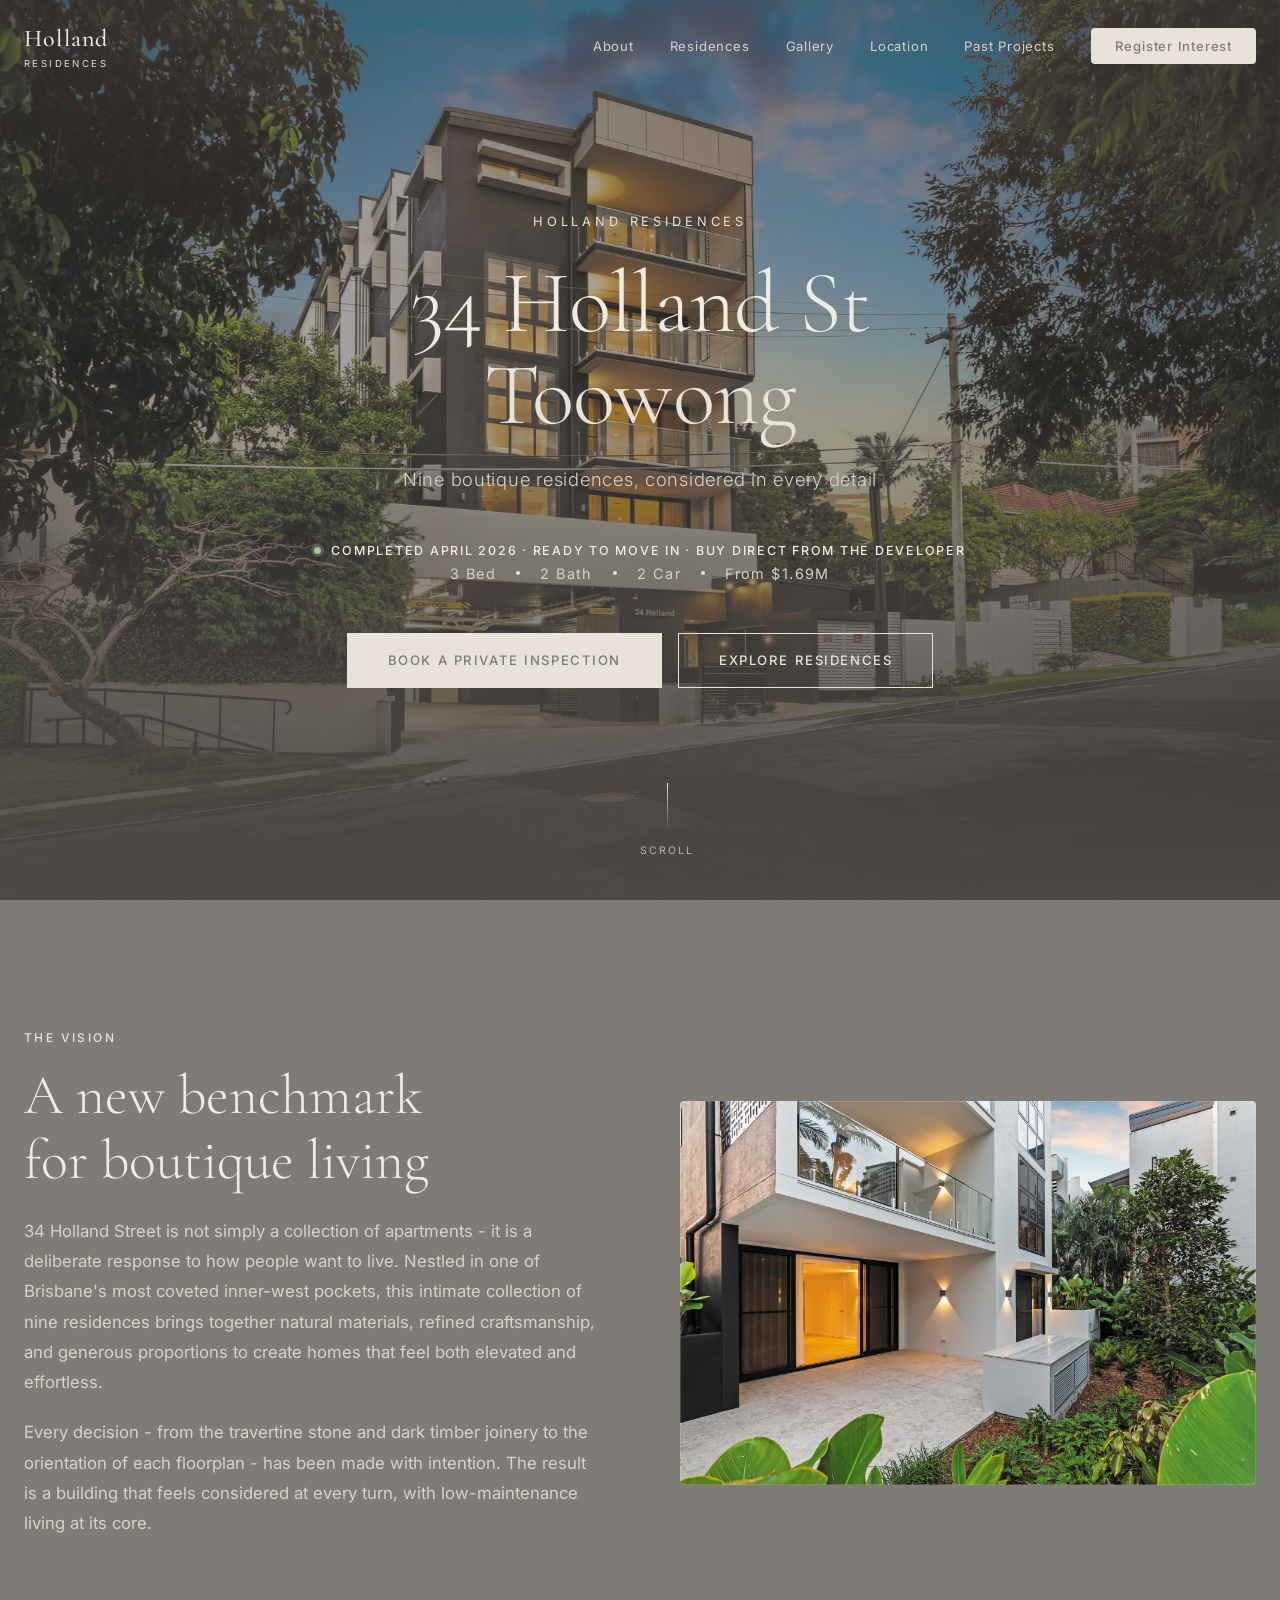
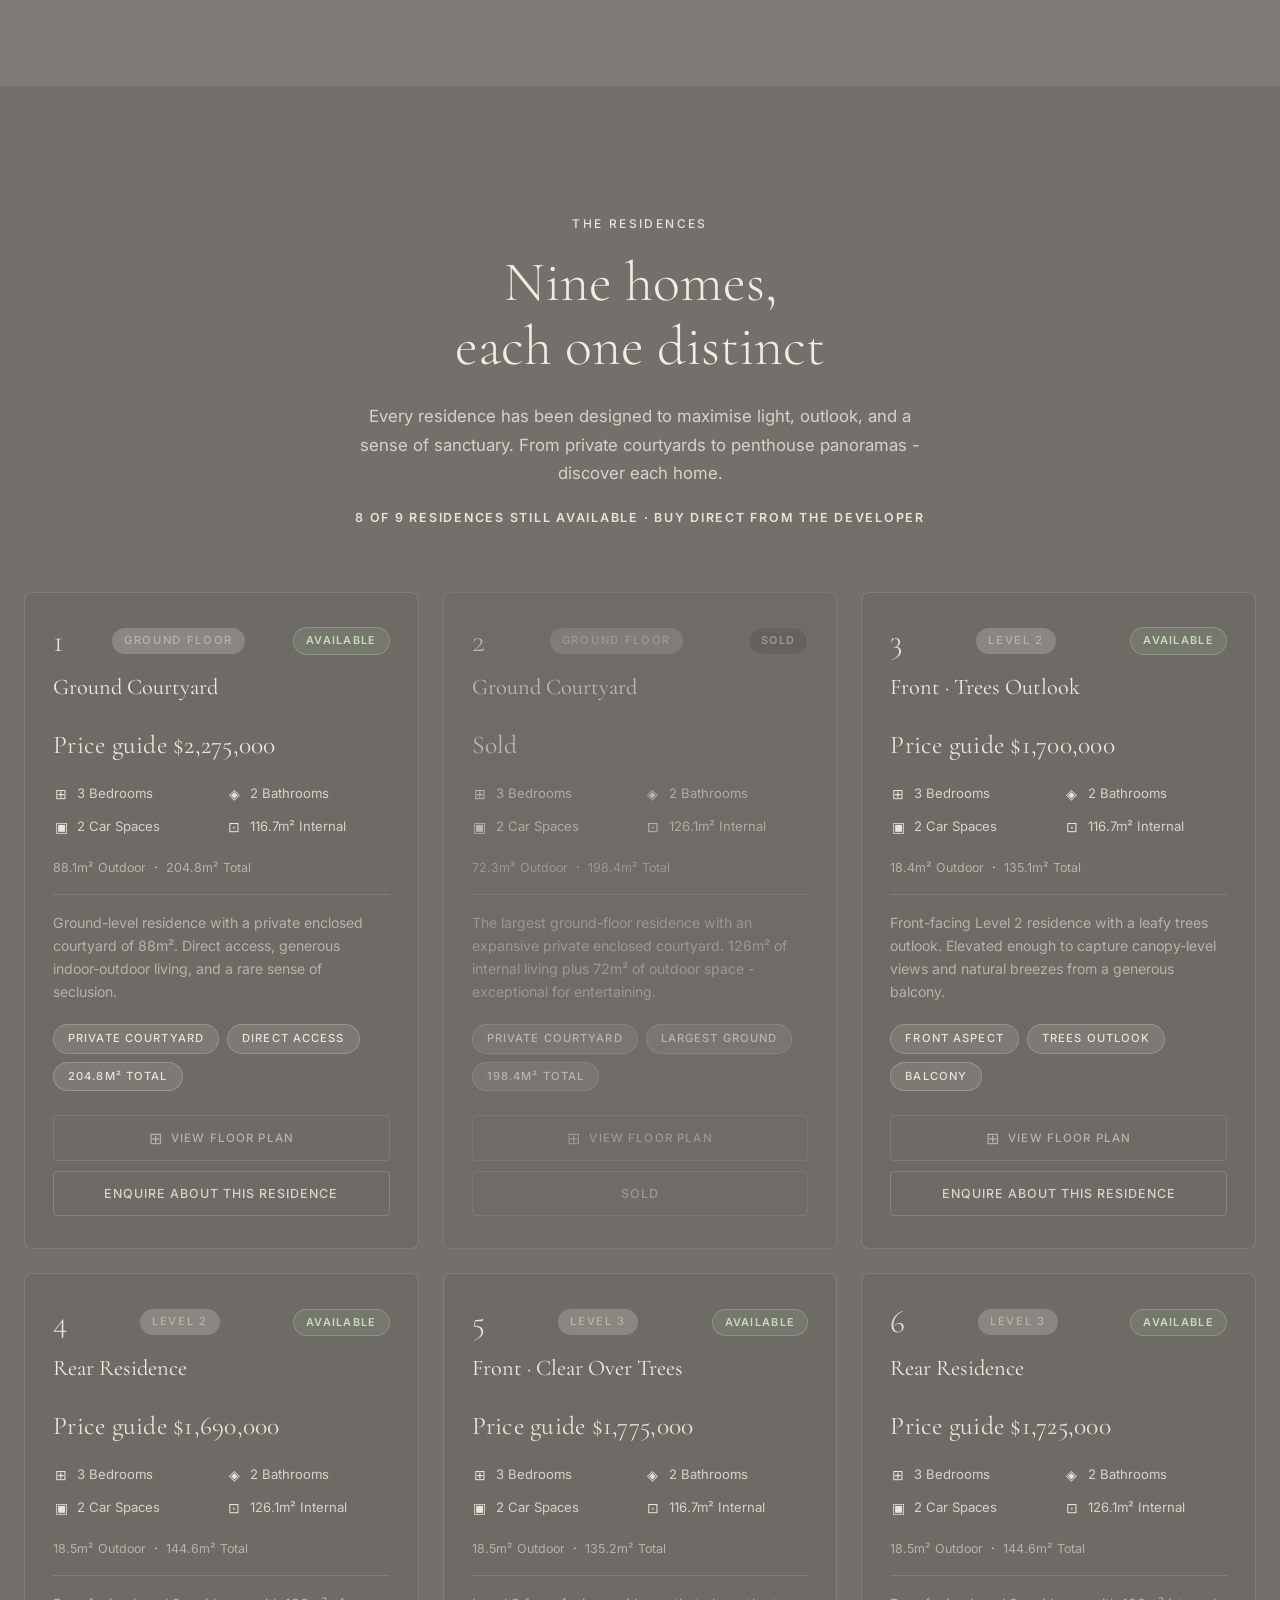
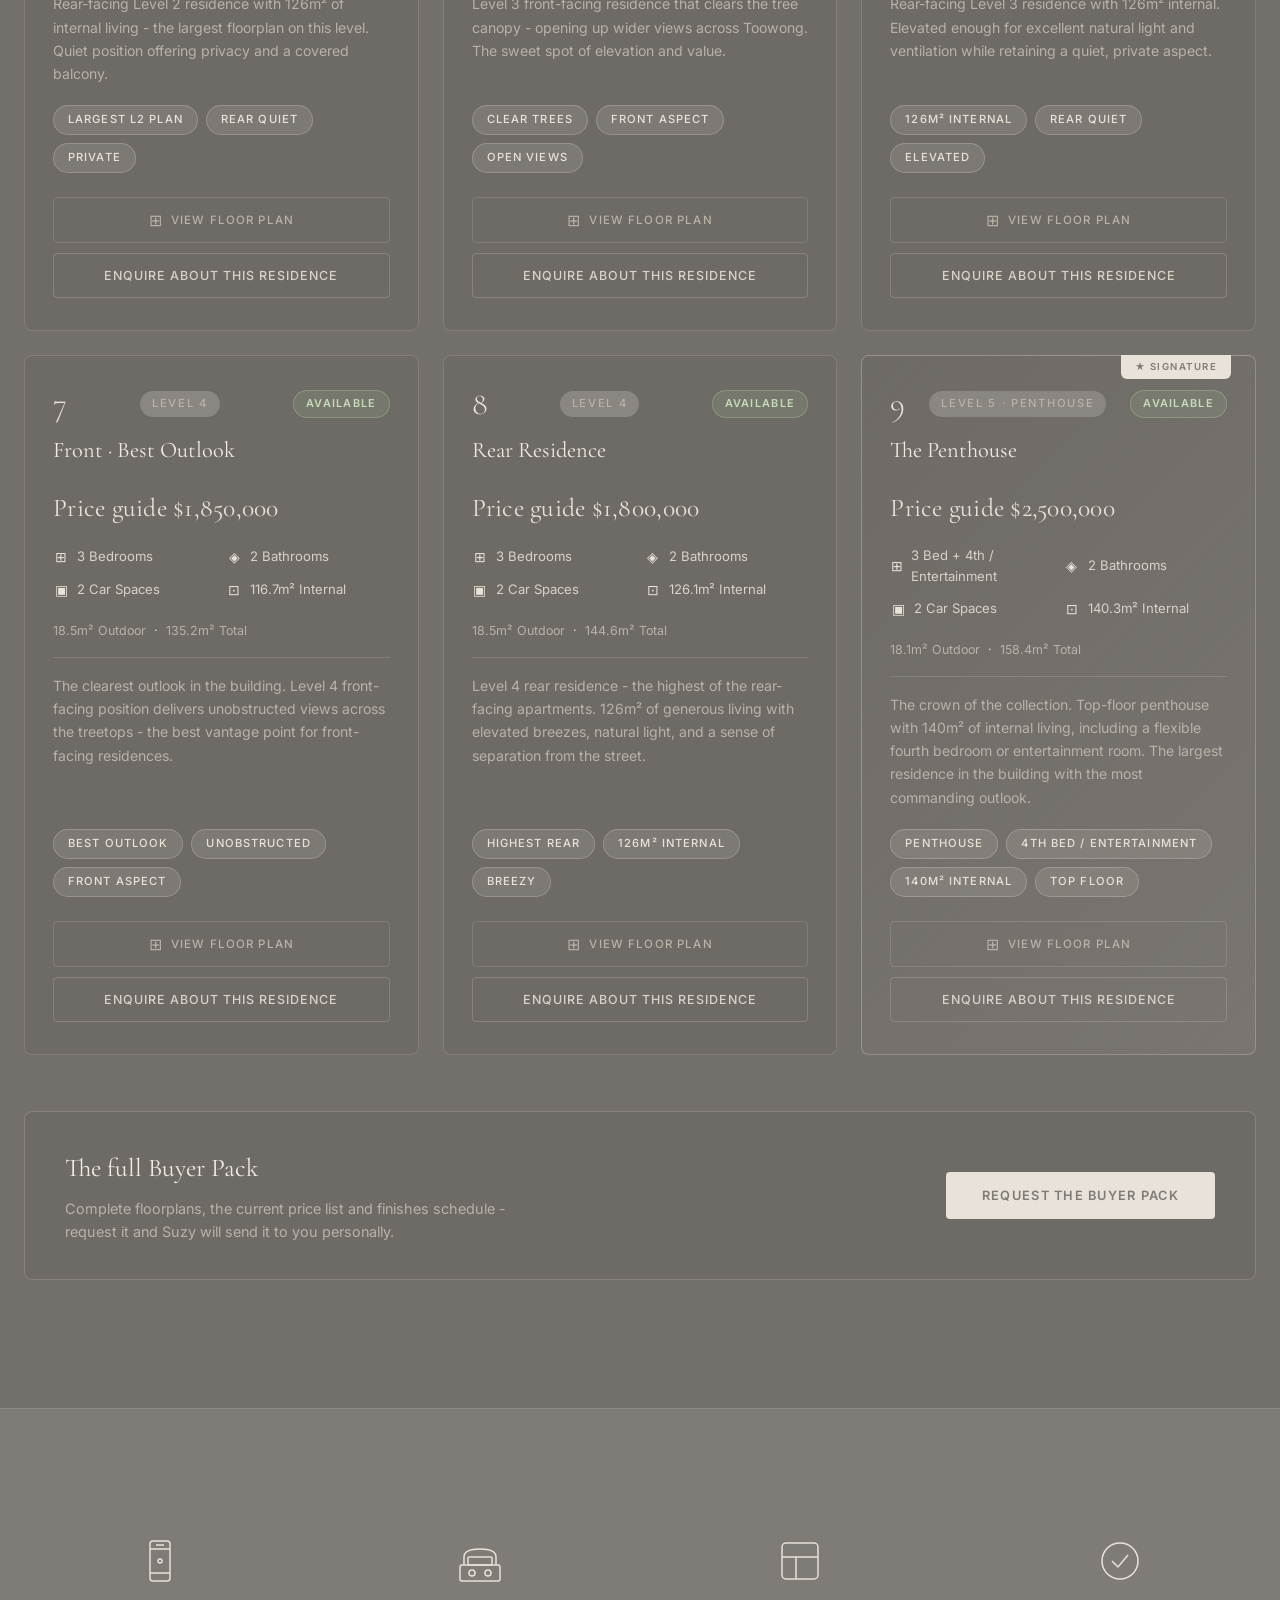
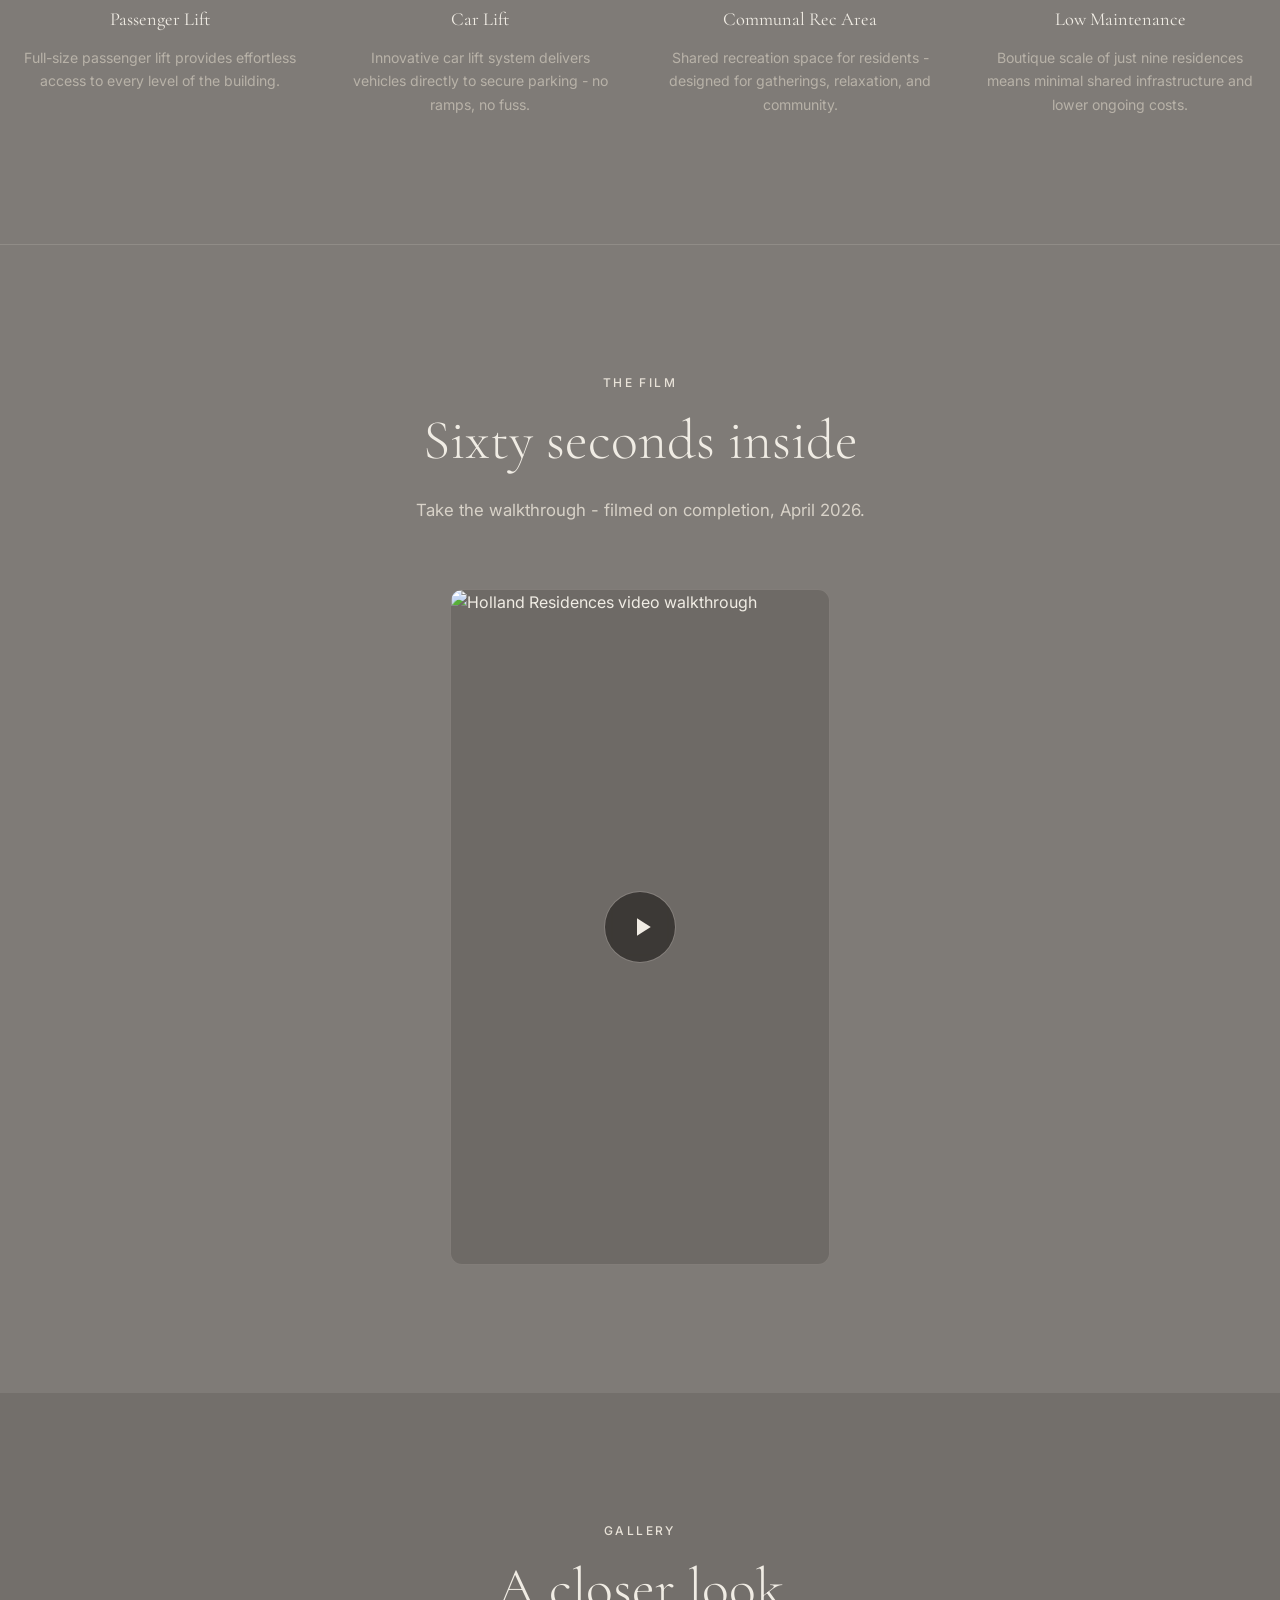
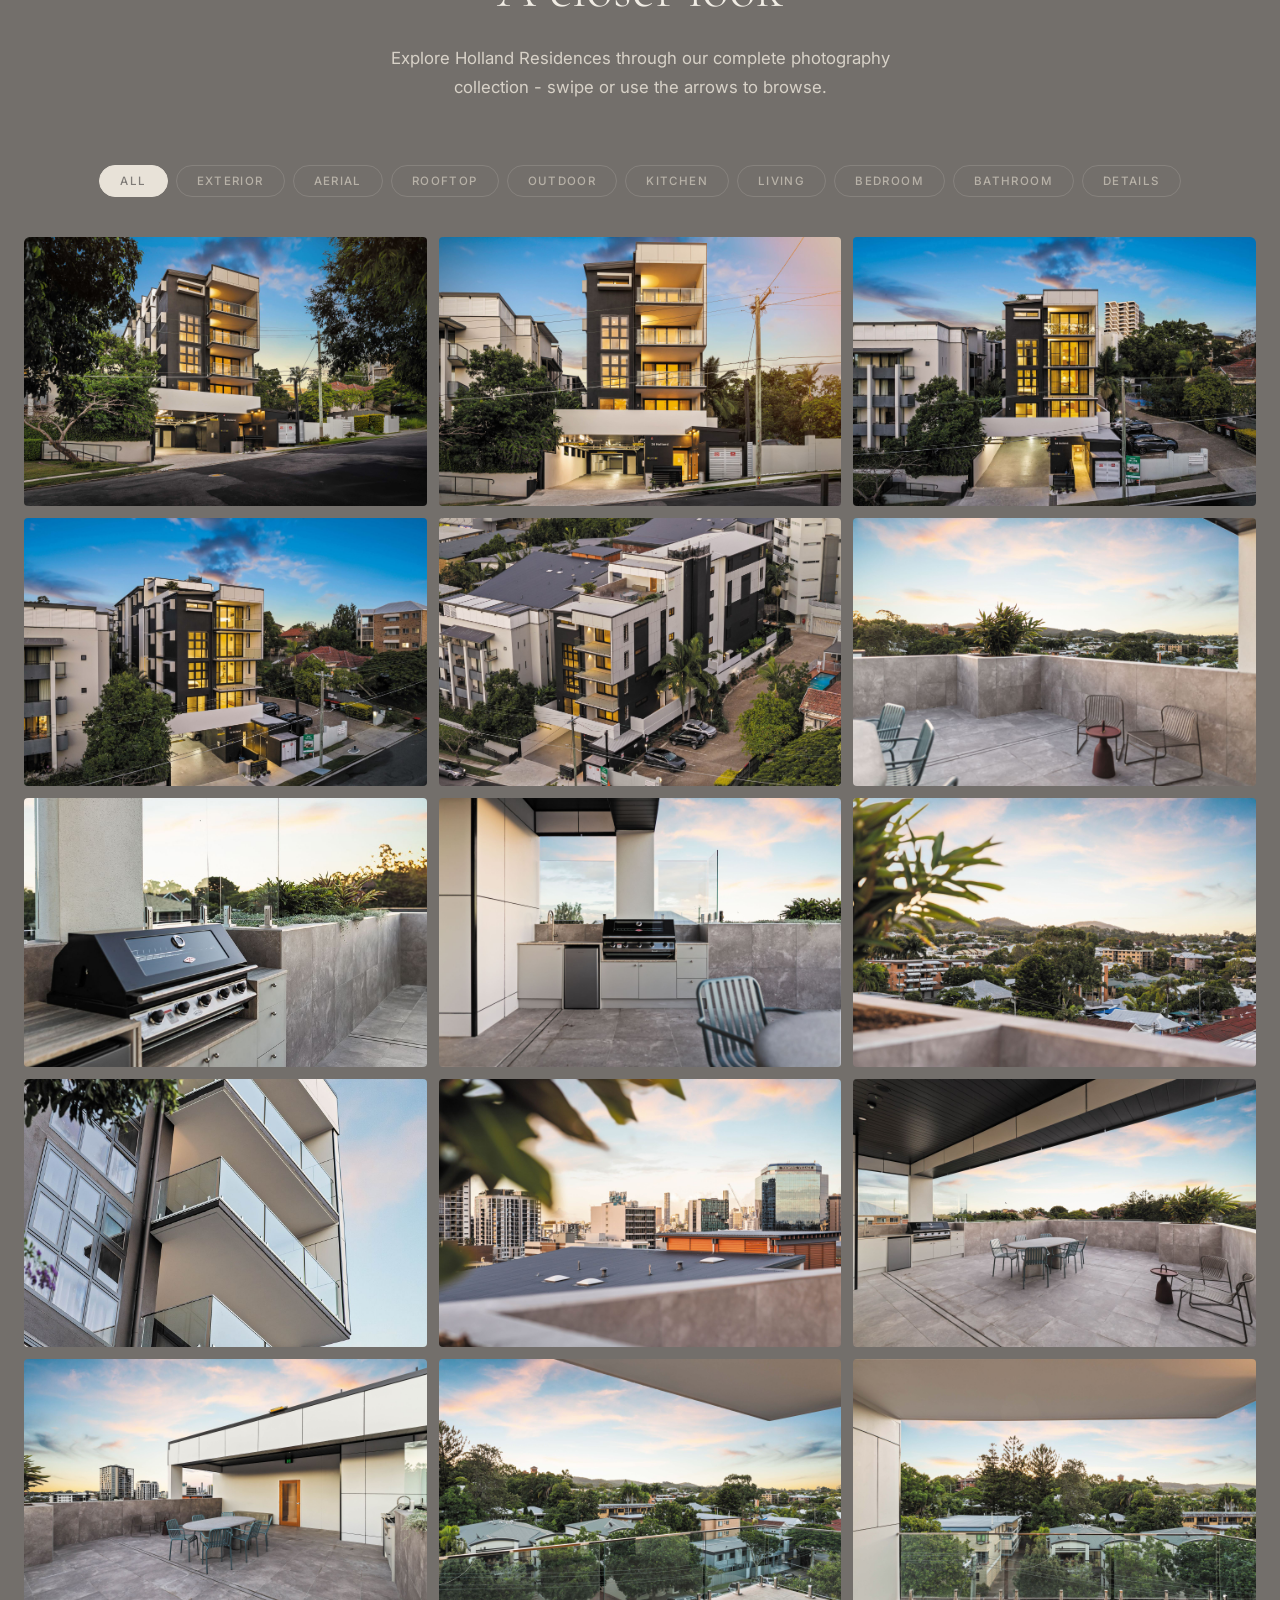
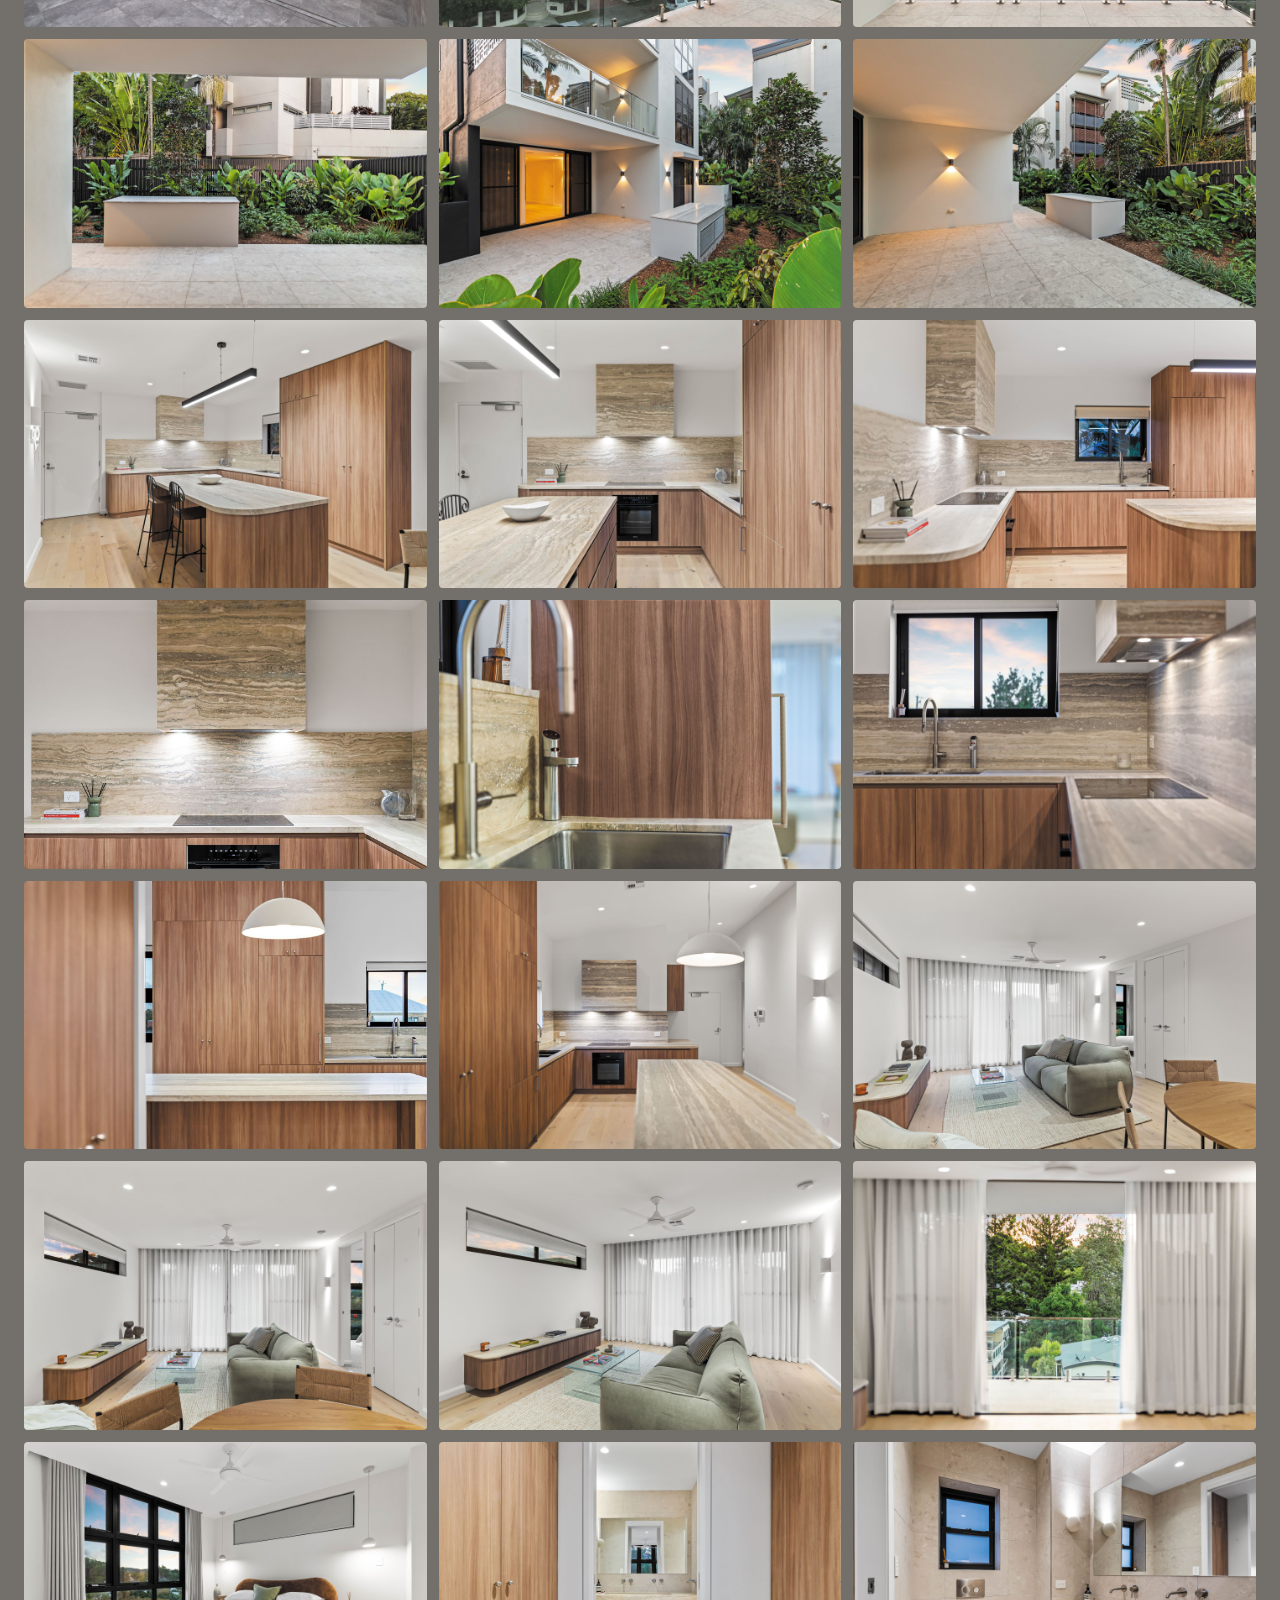
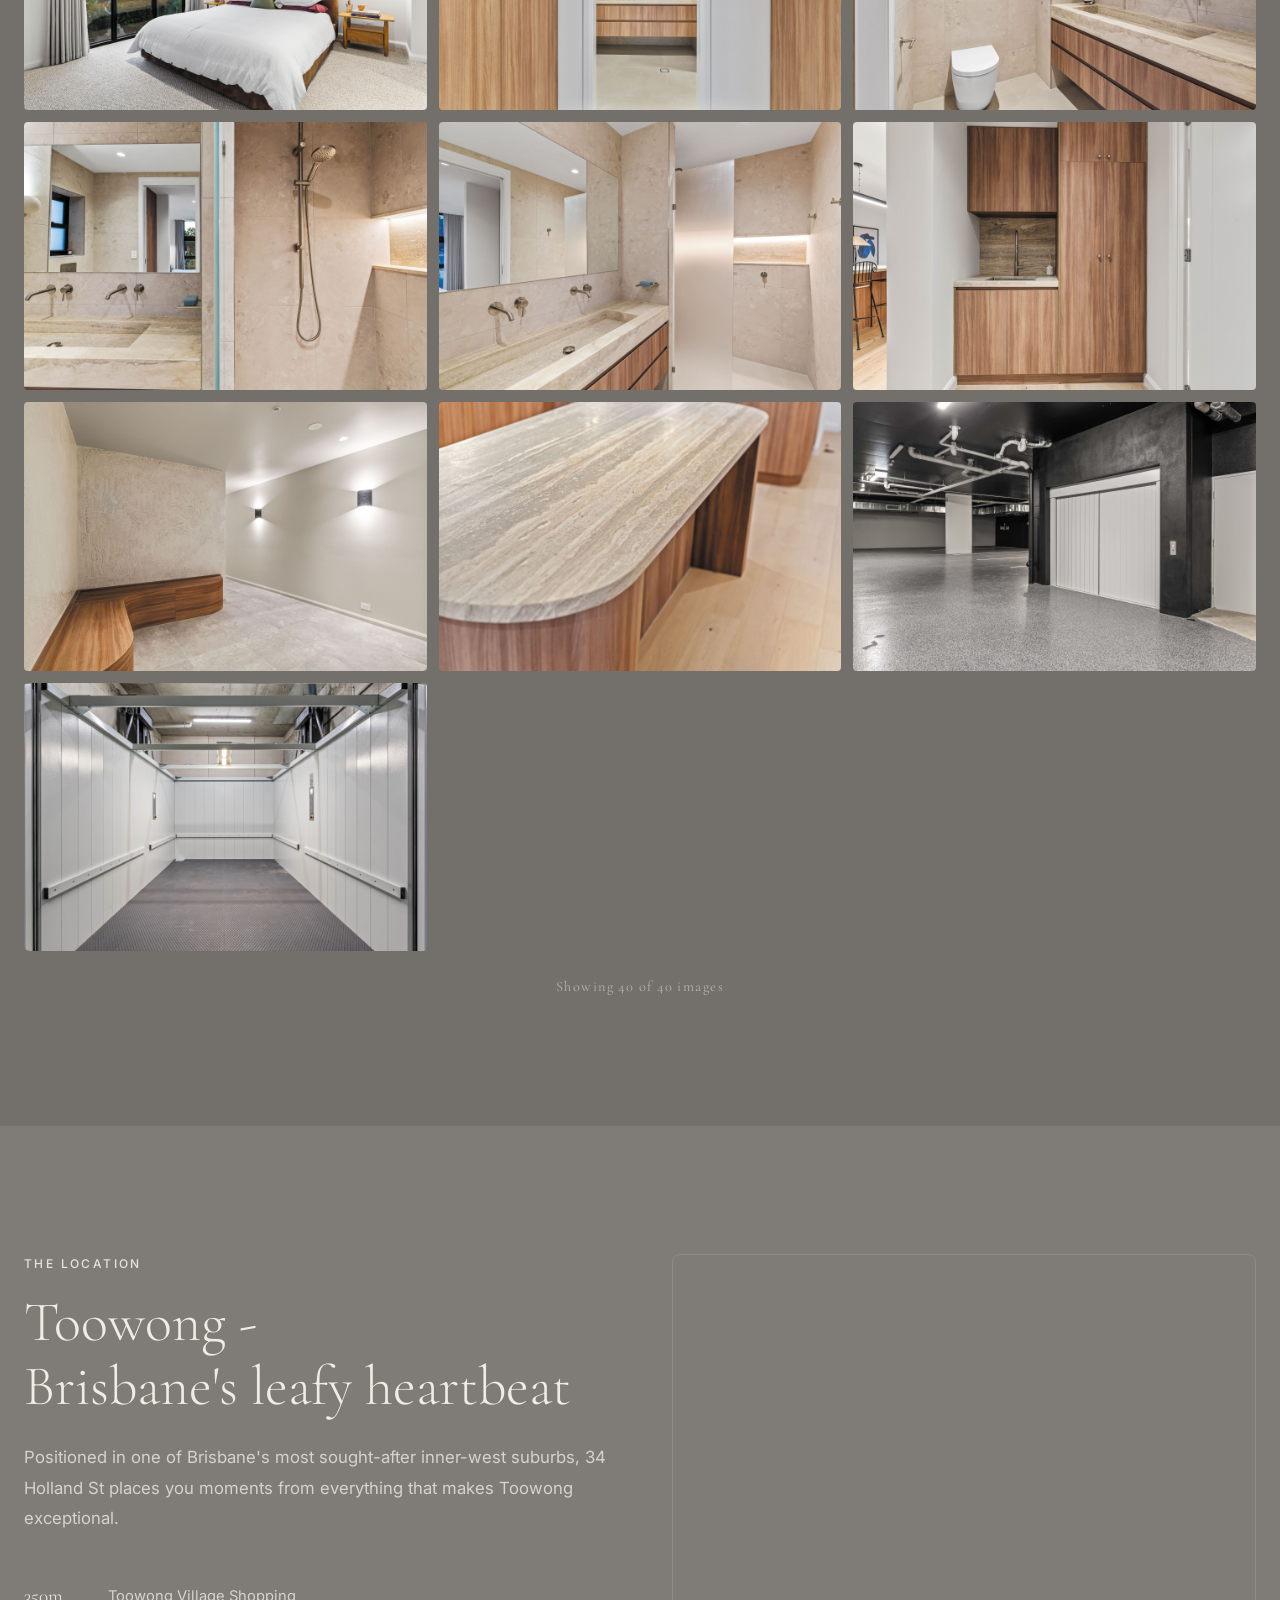
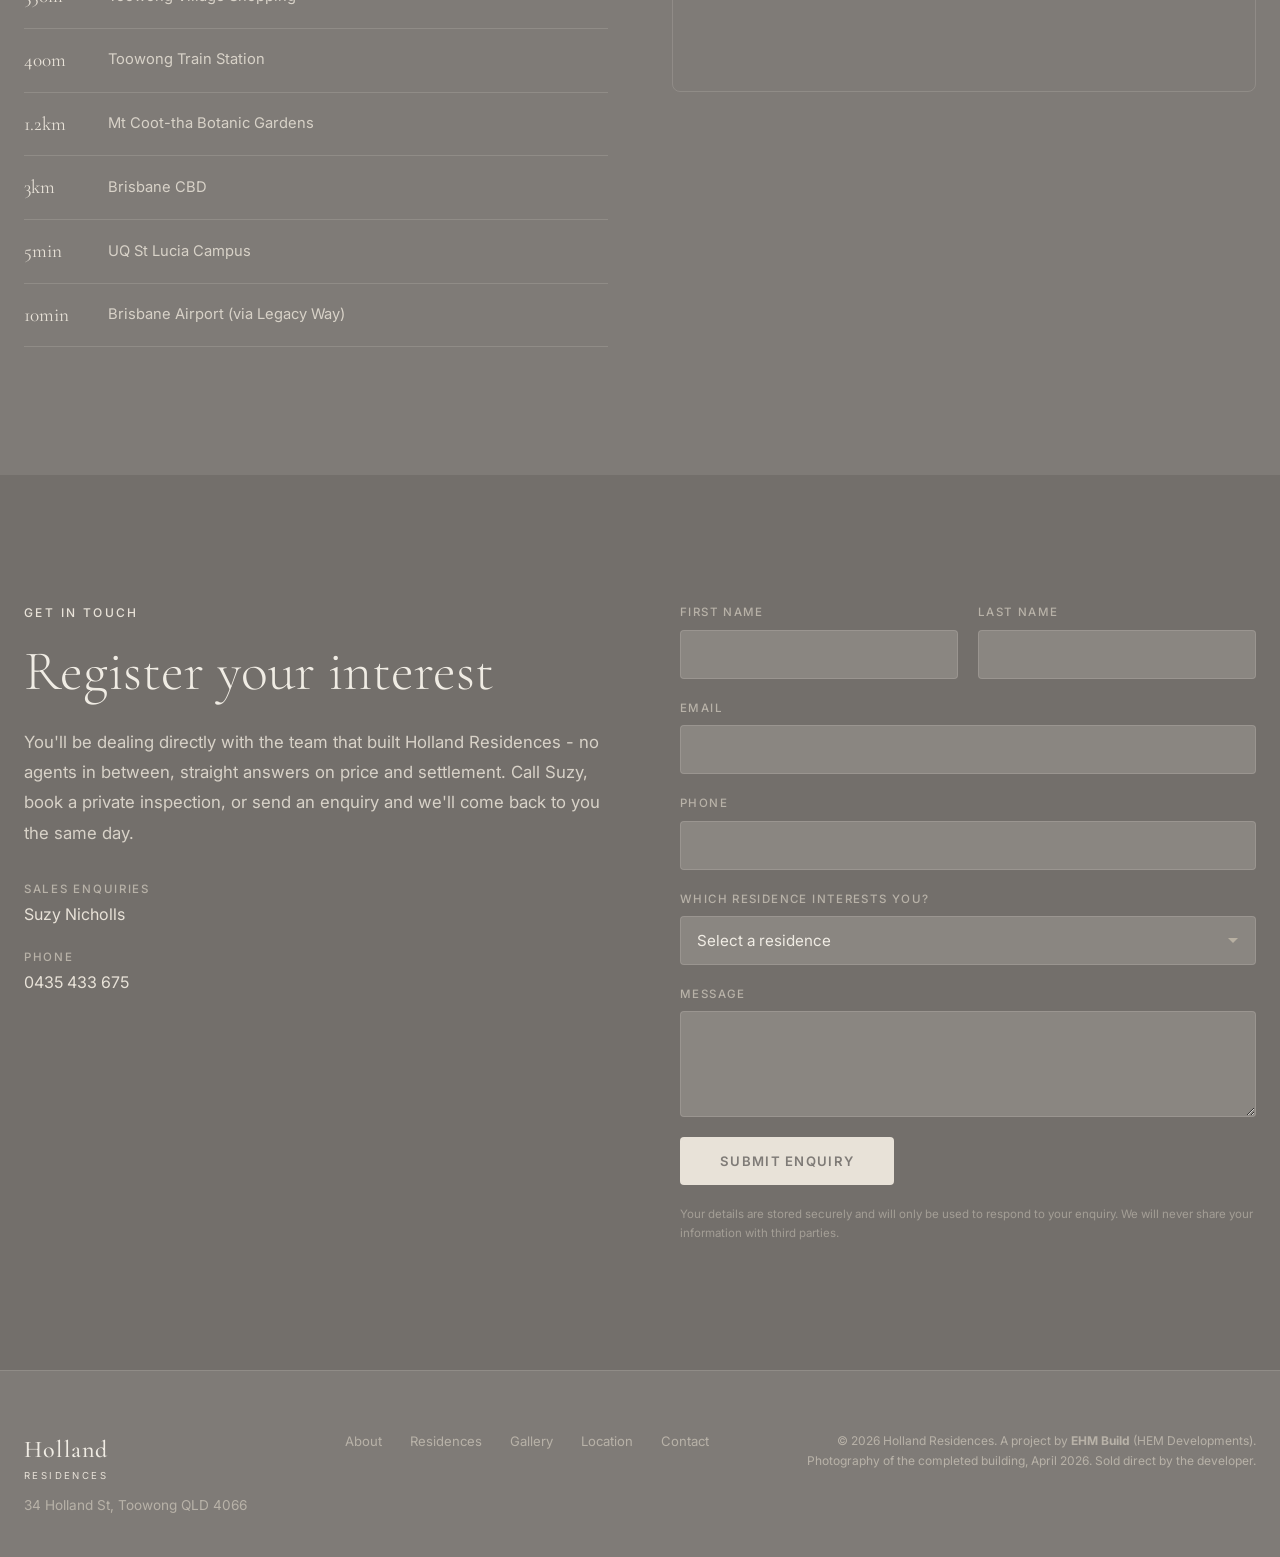
==== commit fc5e339b: "add walkthrough film section - click-to-load YouTube Short embed Vertical 9:16 frame with poster + p" ====
--- a/index.html
+++ b/index.html
@@ -513,6 +513,24 @@
         </div>
     </section>
 
+    <!-- Film -->
+    <section class="section film" id="film">
+        <div class="container">
+            <div class="section-header reveal">
+                <p class="section-label">The Film</p>
+                <h2>Sixty seconds inside</h2>
+                <p class="section-sub">Take the walkthrough - filmed on completion, April 2026.</p>
+            </div>
+            <div class="film-frame reveal" id="filmFrame" data-video-id="Yya58st_hgI">
+                <img src="https://i.ytimg.com/vi/Yya58st_hgI/oar2.jpg" alt="Holland Residences video walkthrough" loading="lazy"
+                     onerror="this.onerror=null;this.src='https://i.ytimg.com/vi/Yya58st_hgI/hqdefault.jpg'">
+                <button class="film-play" aria-label="Play the Holland Residences walkthrough video">
+                    <svg viewBox="0 0 24 24" fill="currentColor" aria-hidden="true"><path d="M8 5v14l11-7z"/></svg>
+                </button>
+            </div>
+        </div>
+    </section>
+
     <!-- Gallery -->
     <section class="section gallery" id="gallery">
         <div class="container">
--- a/styles.css
+++ b/styles.css
@@ -1735,3 +1735,53 @@
         width: 100%;
     }
 }
+
+/* Film section */
+.film-frame {
+    position: relative;
+    width: min(380px, 78vw);
+    aspect-ratio: 9 / 16;
+    margin: 0 auto;
+    border-radius: 12px;
+    overflow: hidden;
+    cursor: pointer;
+    background: var(--bg-card);
+    border: 1px solid var(--border-light);
+}
+
+.film-frame img,
+.film-frame iframe {
+    width: 100%;
+    height: 100%;
+    display: block;
+    border: 0;
+    object-fit: cover;
+}
+
+.film-play {
+    position: absolute;
+    inset: 0;
+    margin: auto;
+    width: 72px;
+    height: 72px;
+    border-radius: 50%;
+    background: rgba(20, 18, 16, 0.55);
+    color: var(--accent-light);
+    display: flex;
+    align-items: center;
+    justify-content: center;
+    backdrop-filter: blur(4px);
+    border: 1px solid rgba(240, 236, 228, 0.4);
+    transition: transform 0.3s var(--ease), background 0.3s var(--ease);
+}
+
+.film-play svg {
+    width: 30px;
+    height: 30px;
+    margin-left: 4px;
+}
+
+.film-frame:hover .film-play {
+    transform: scale(1.08);
+    background: rgba(20, 18, 16, 0.78);
+}
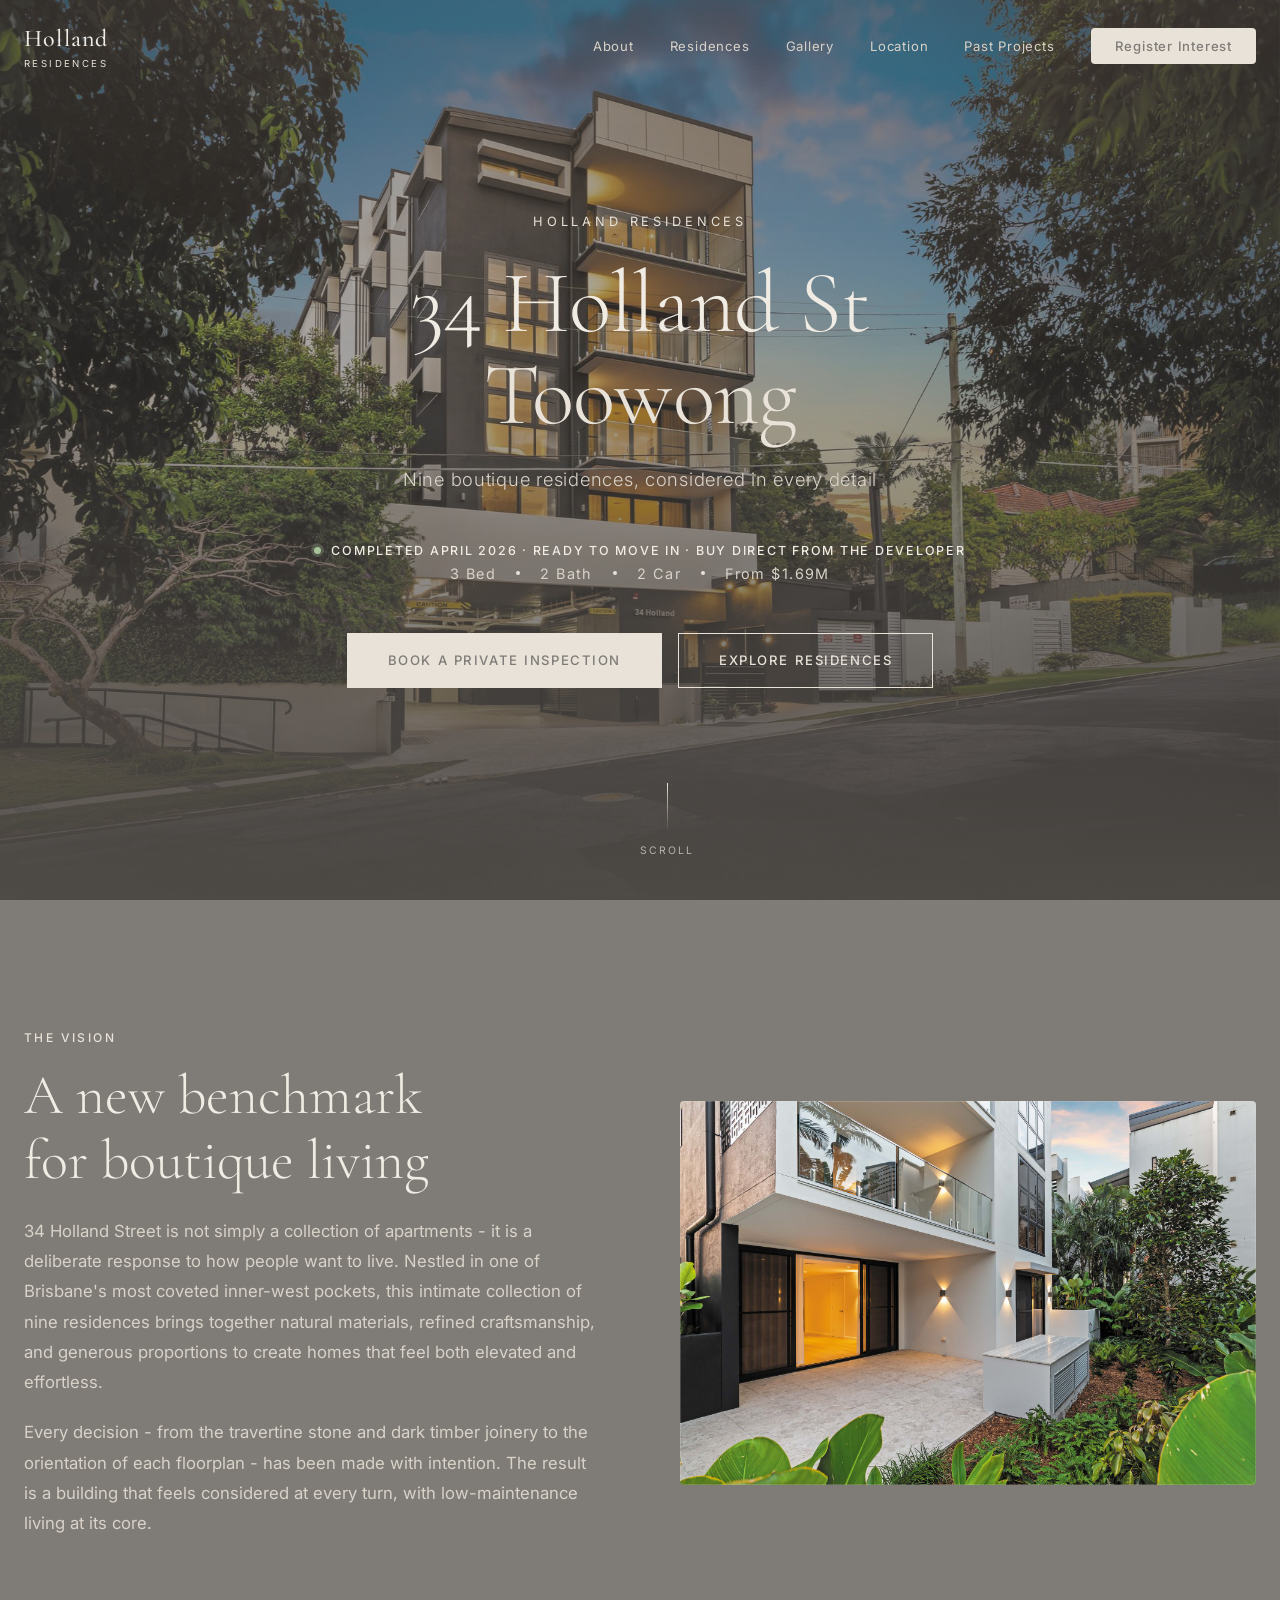
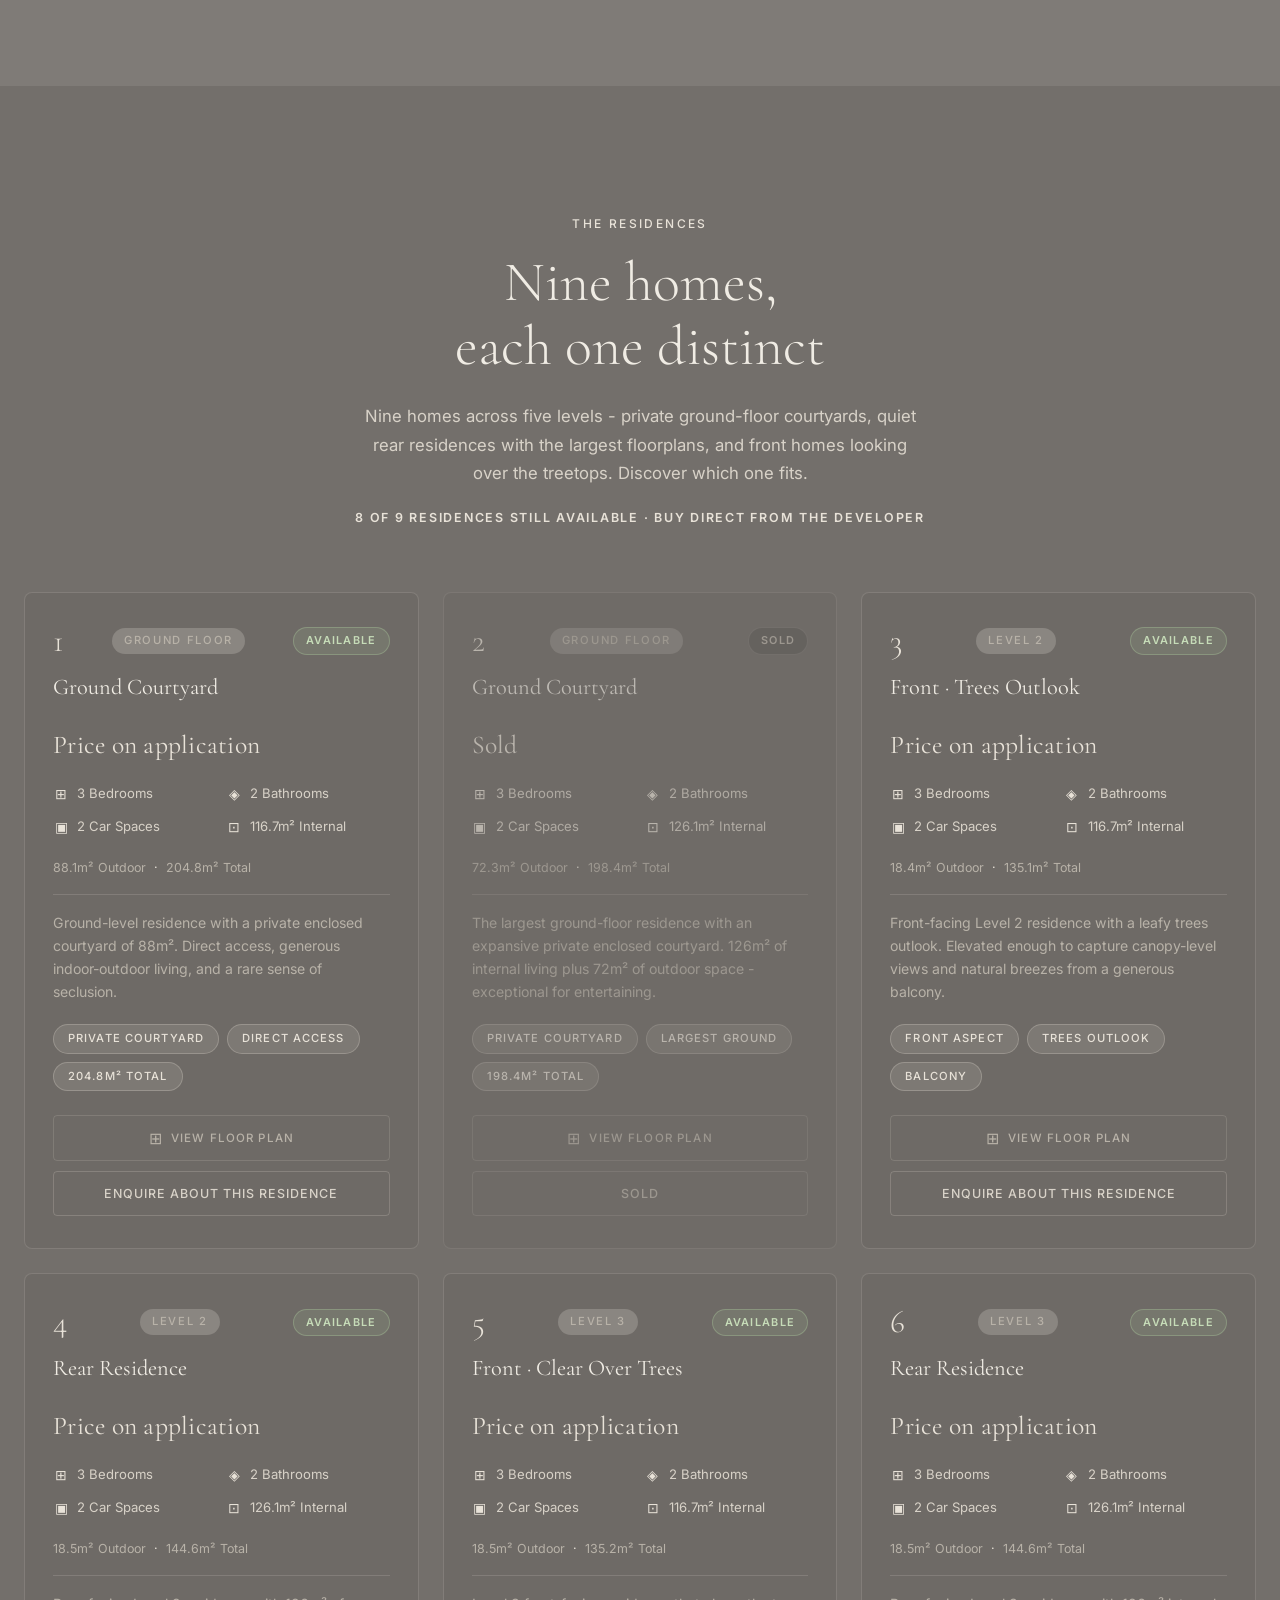
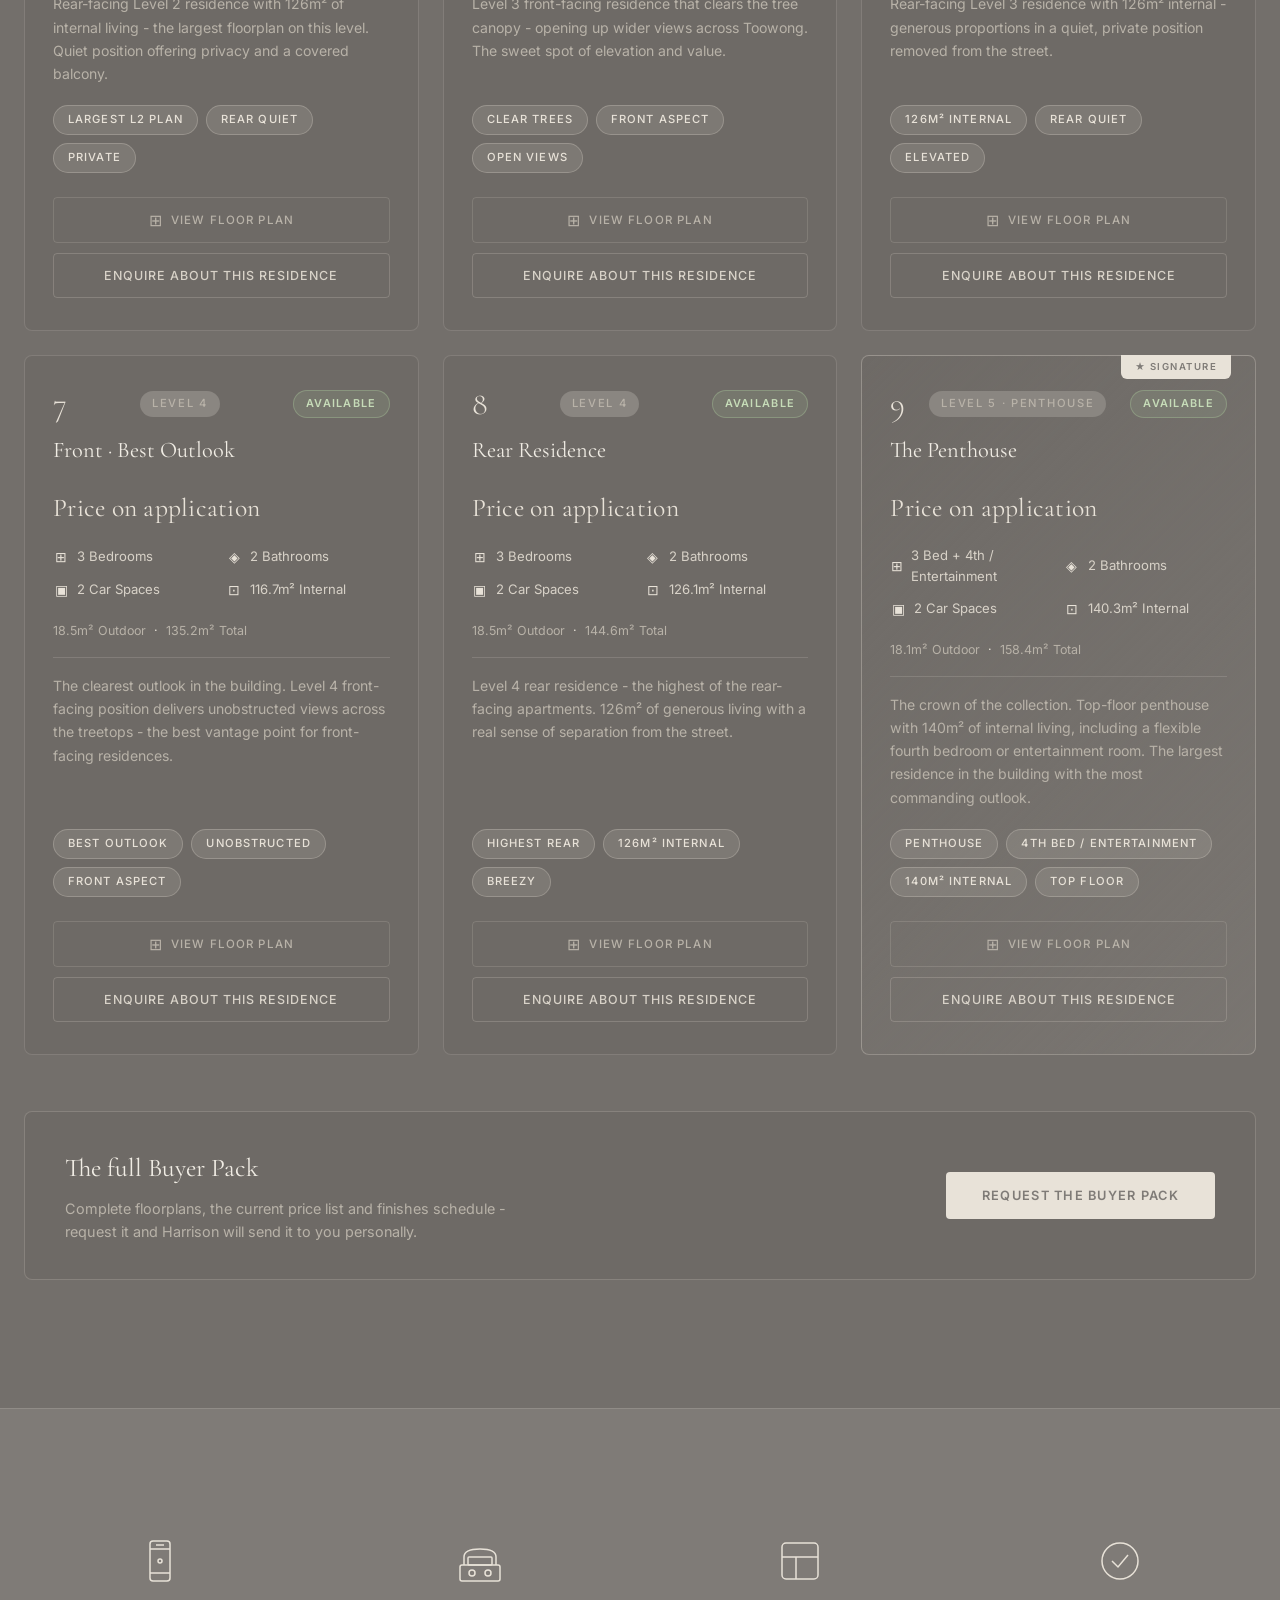
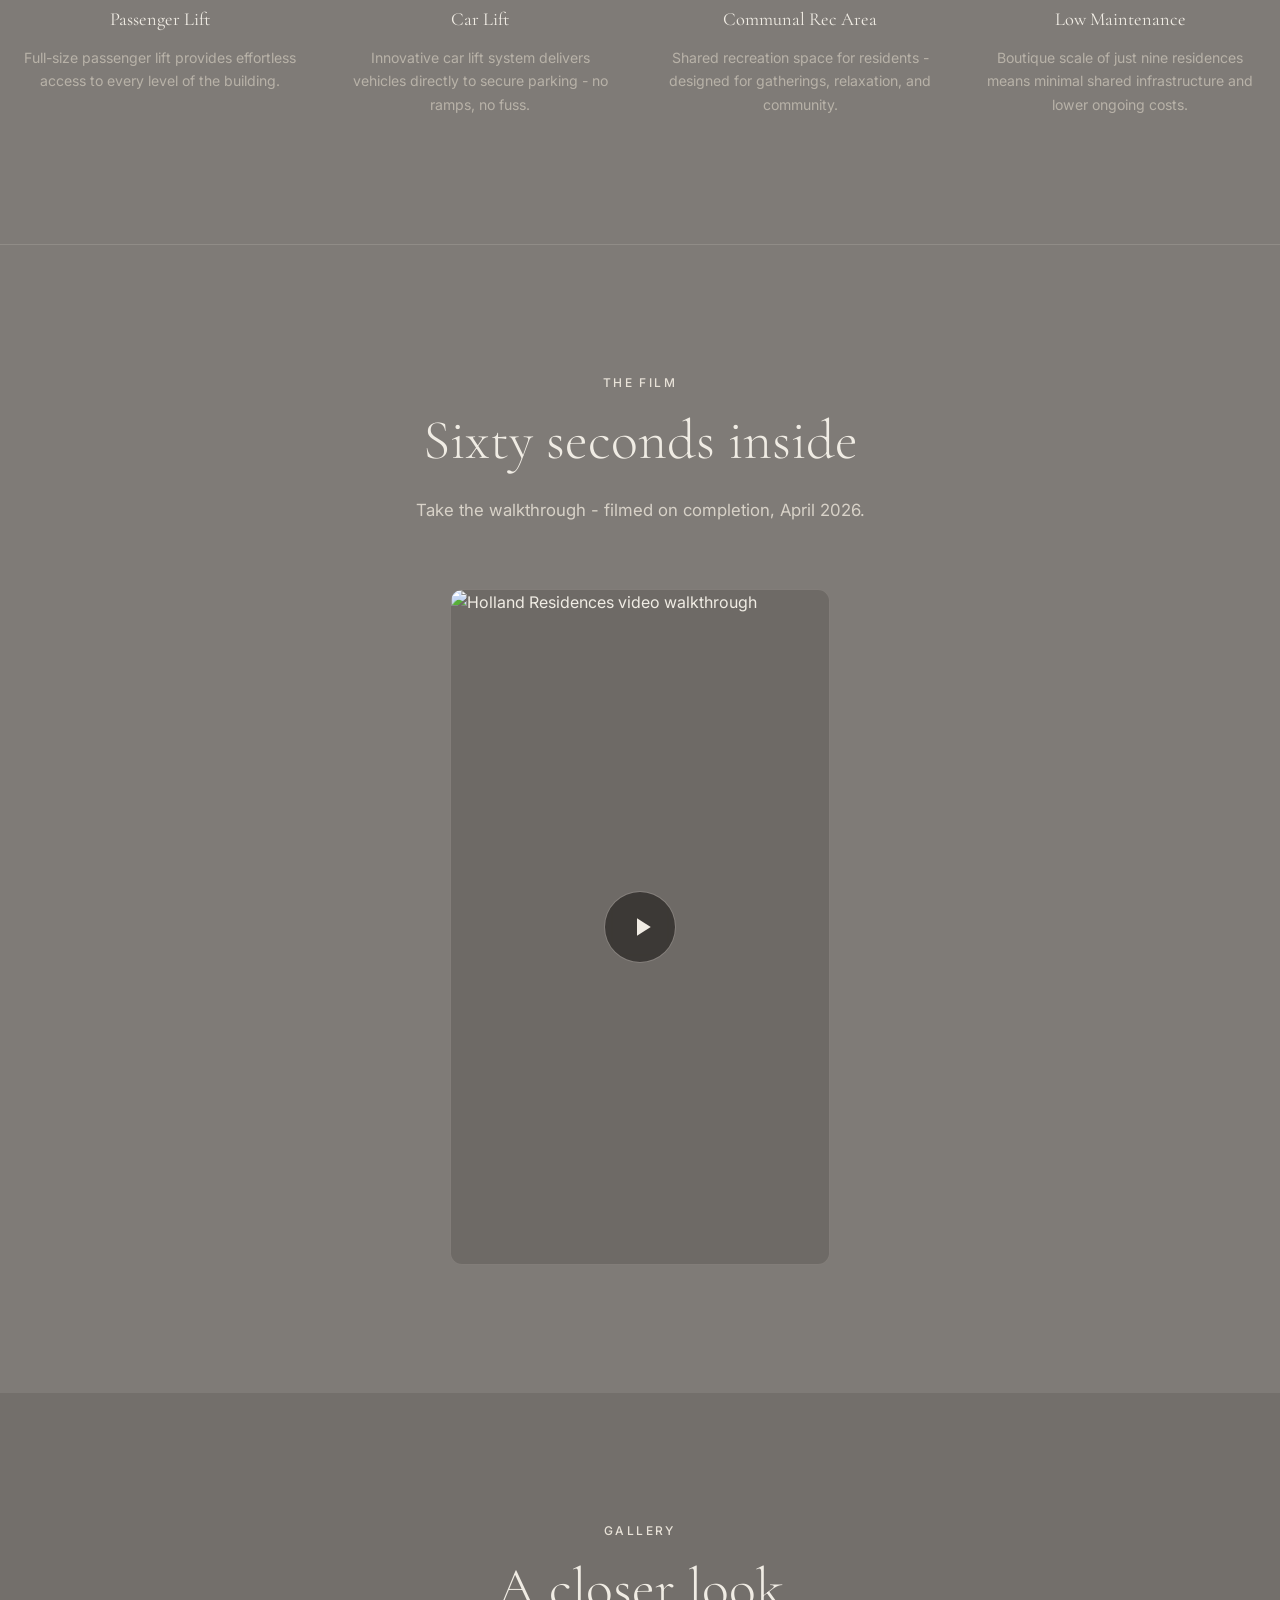
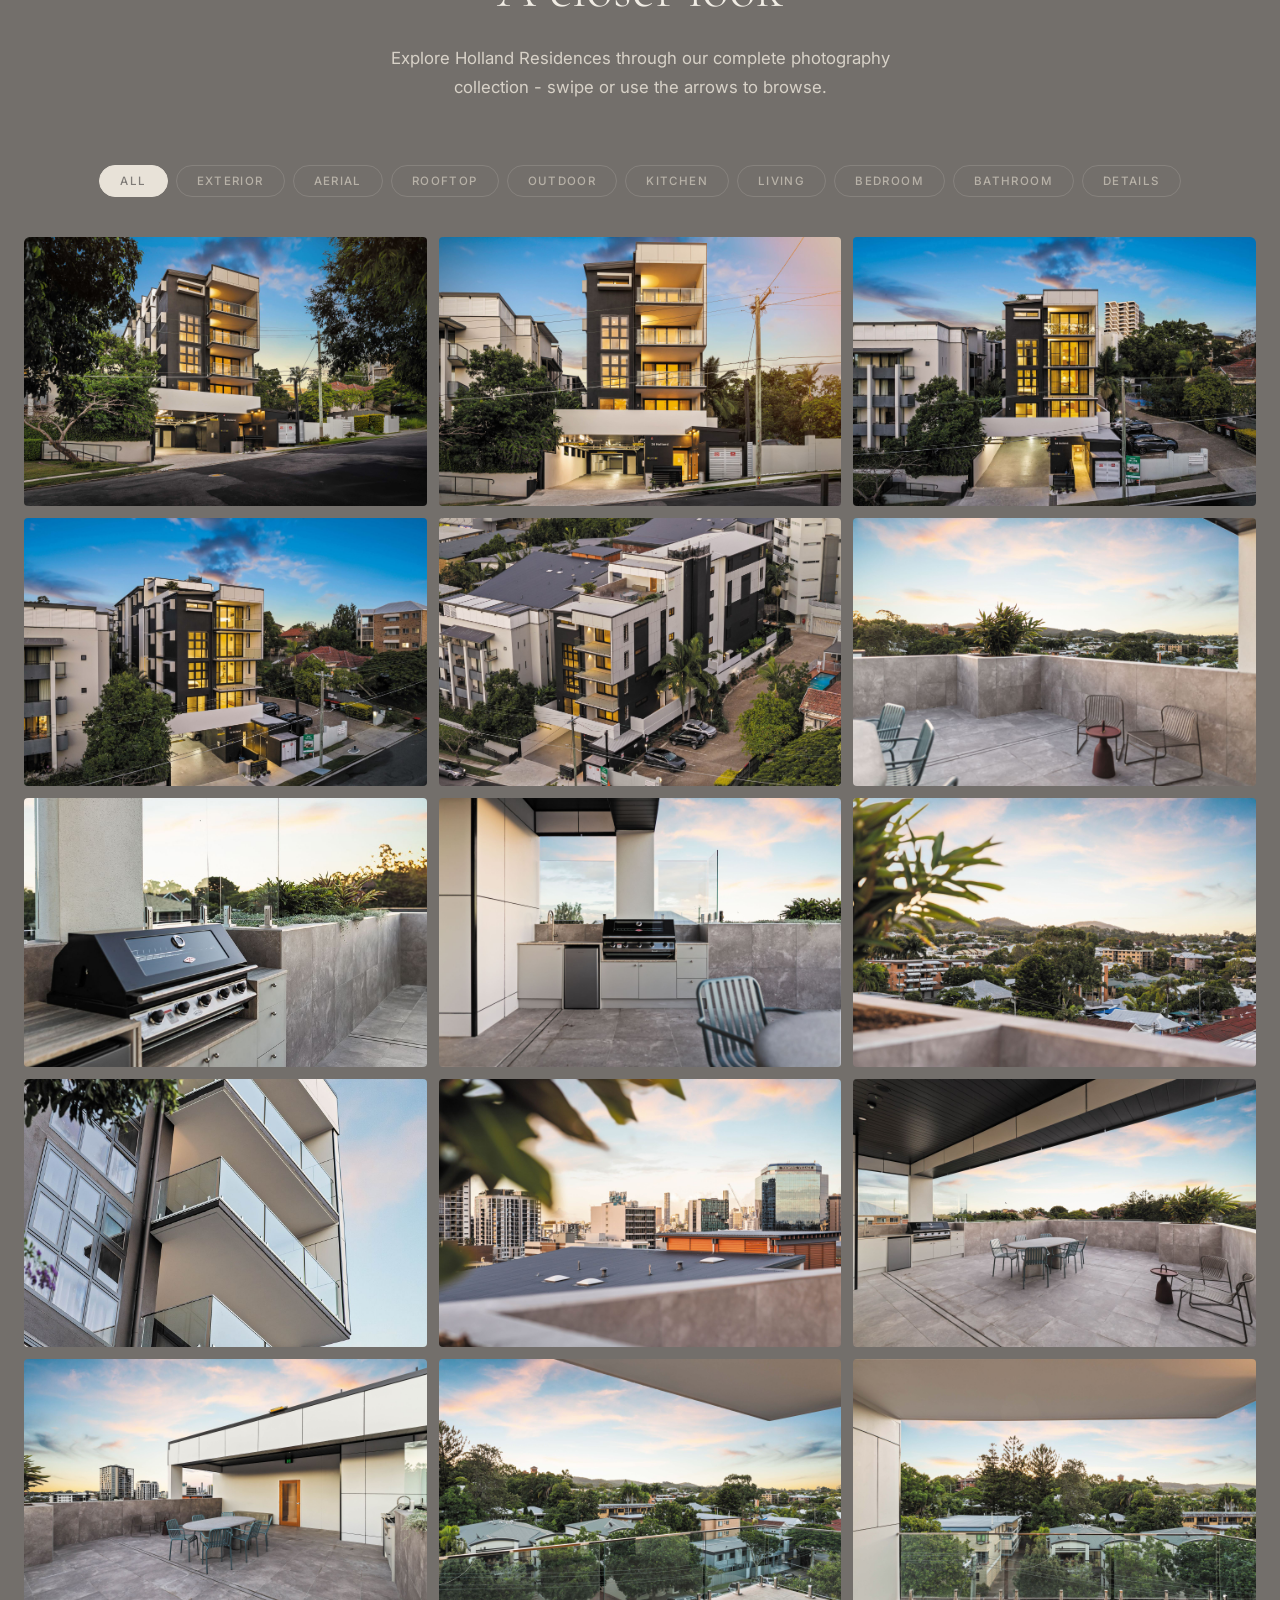
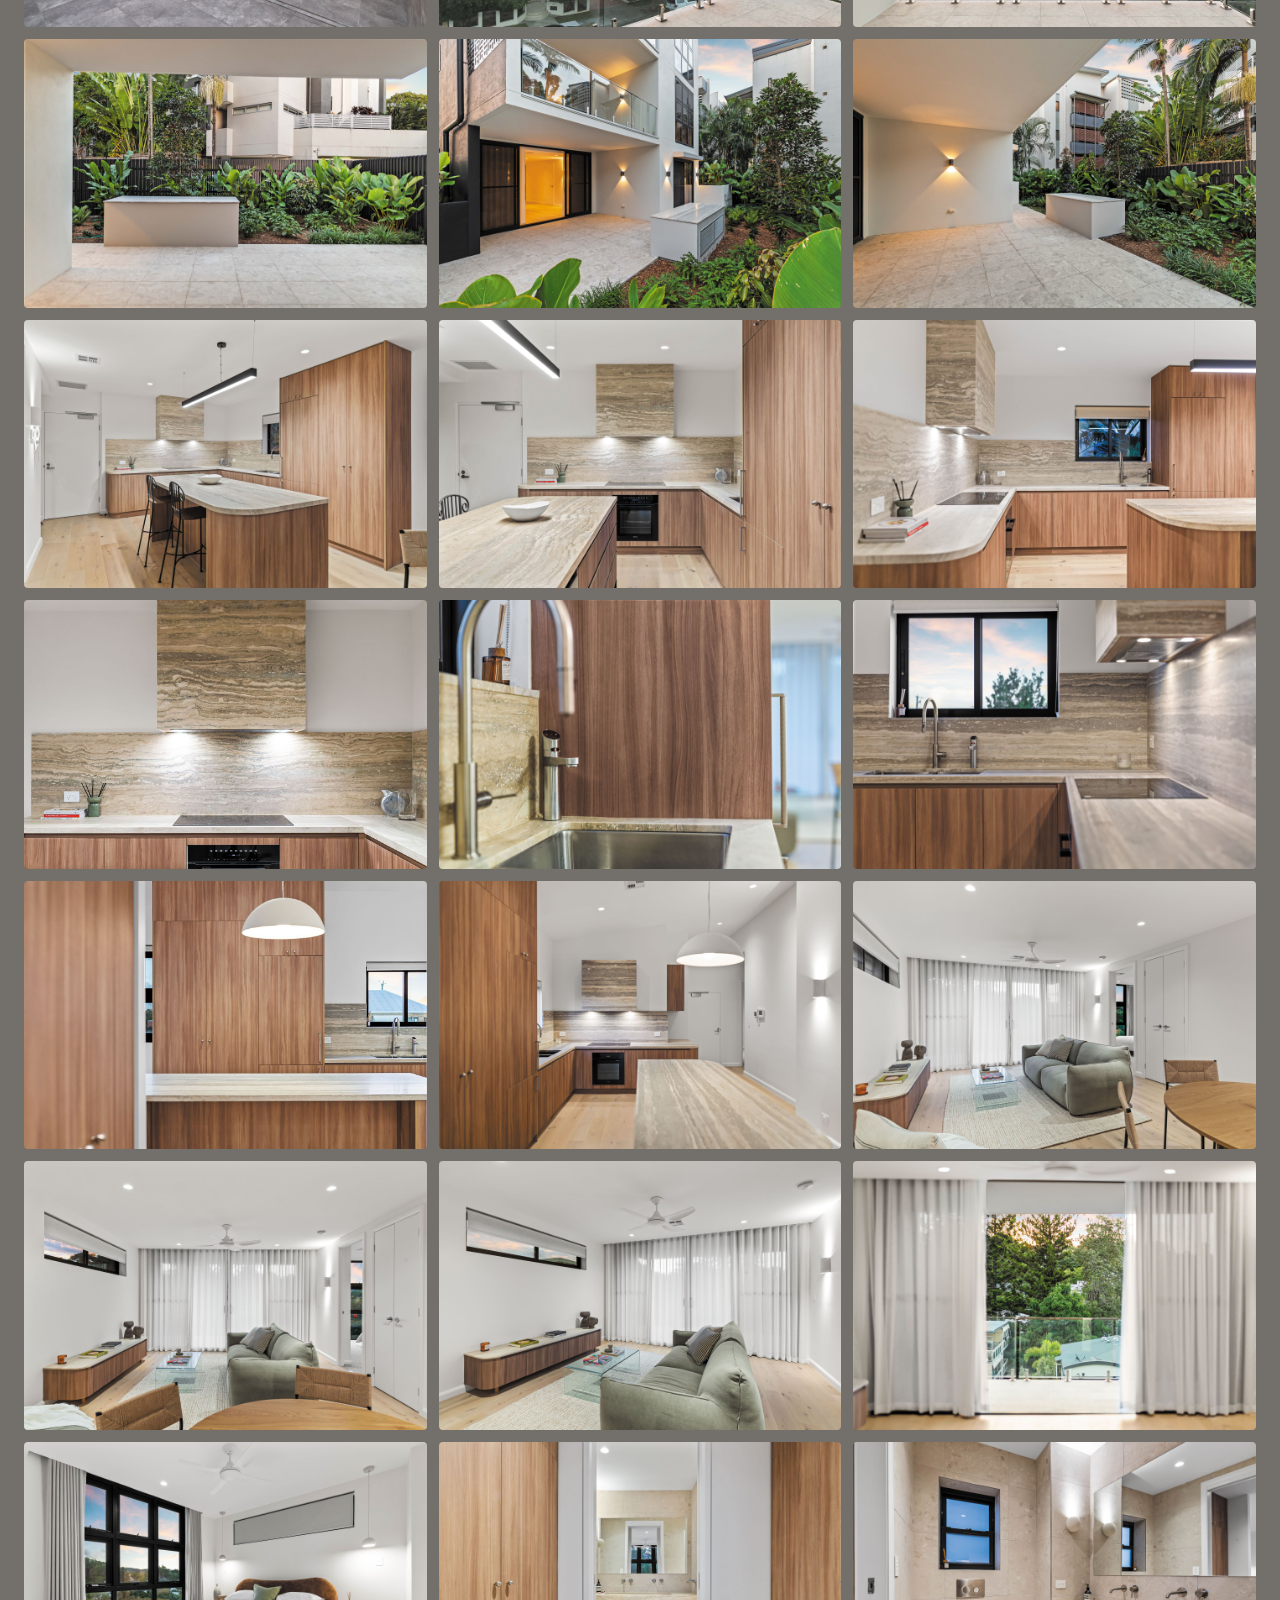
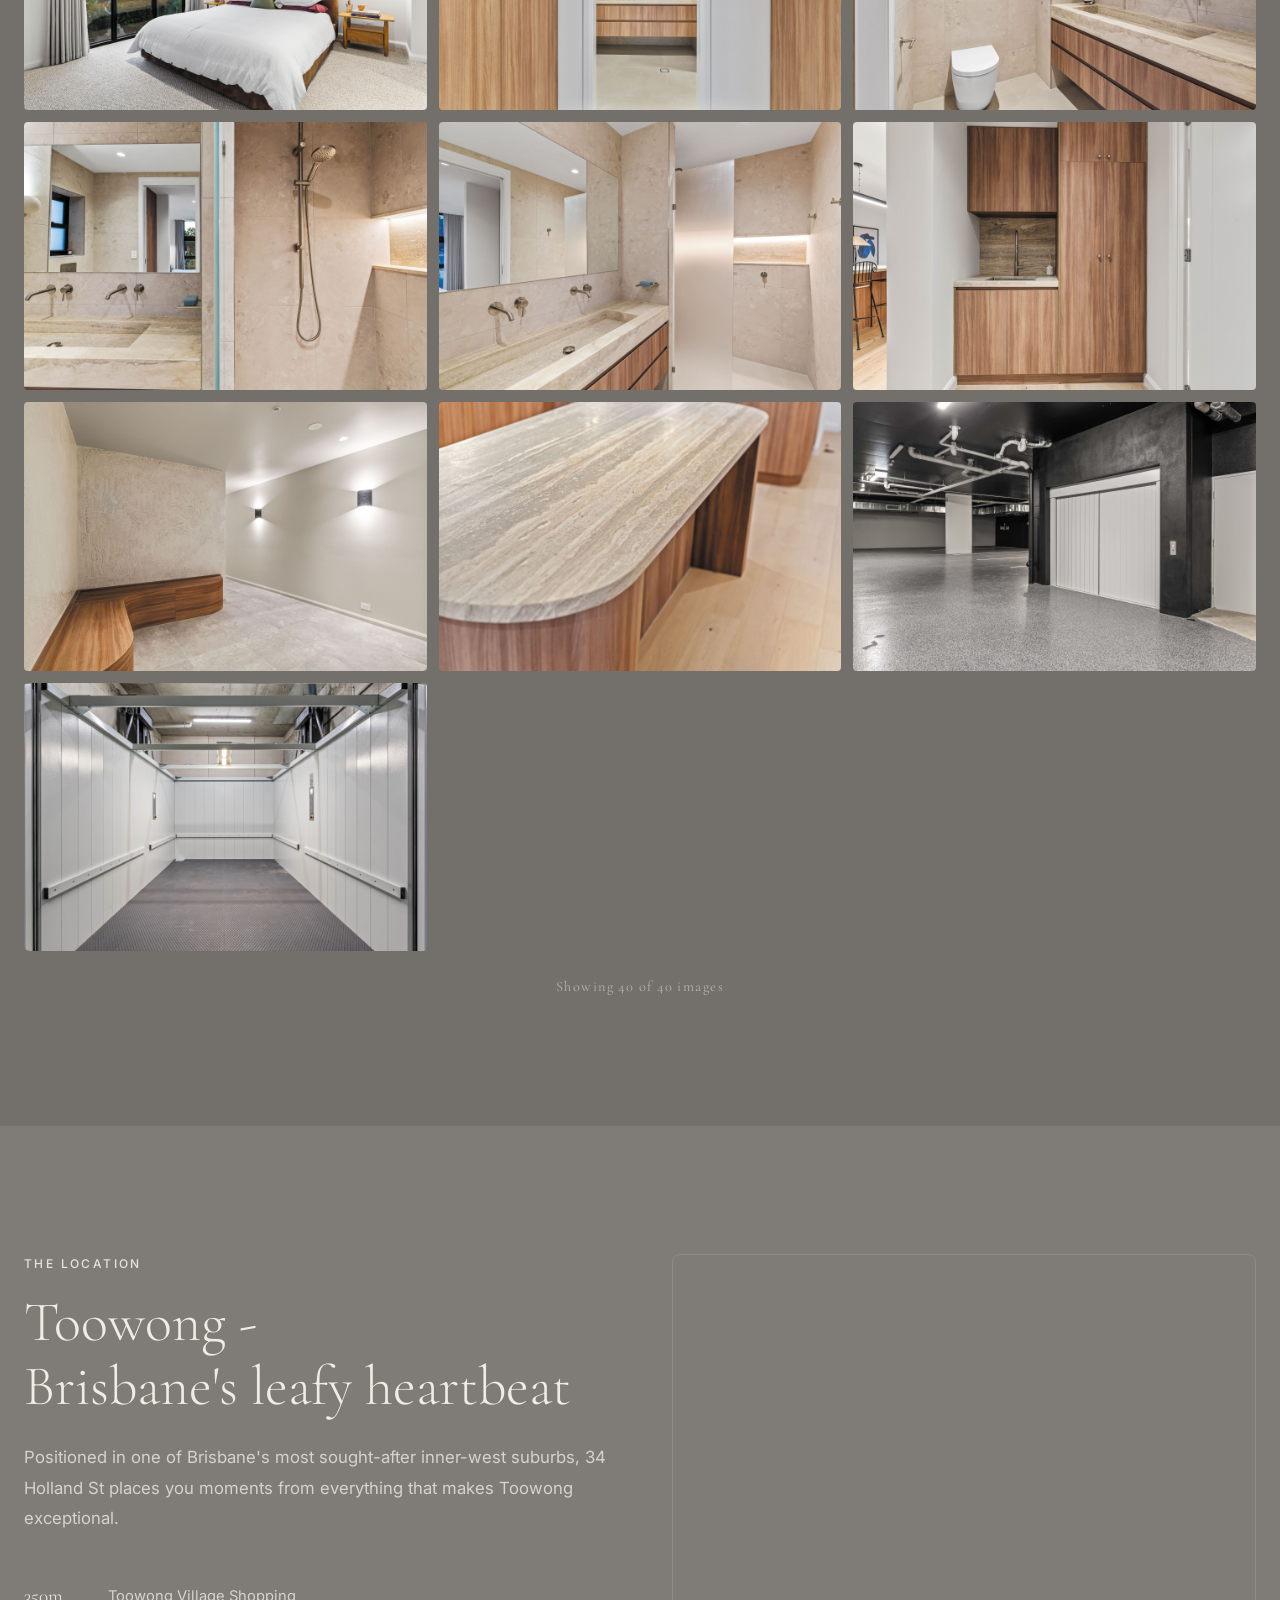
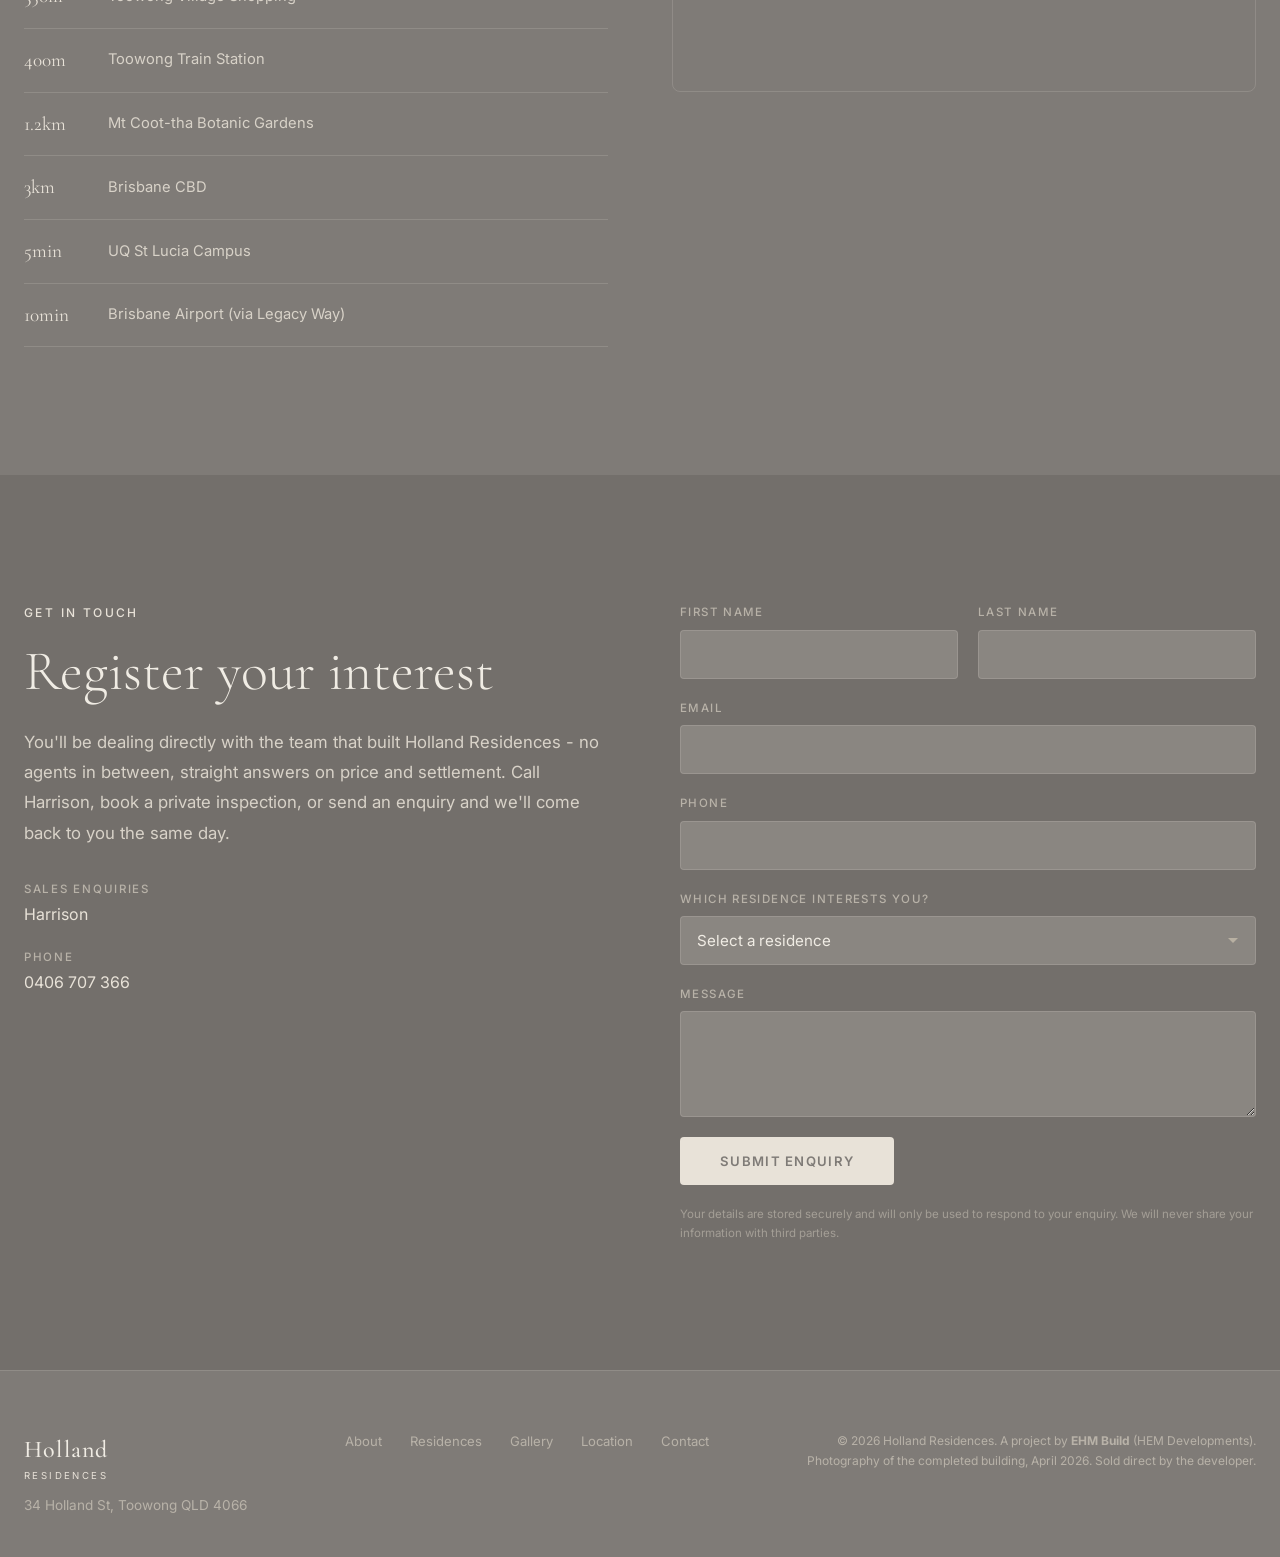
==== commit 0df068fd: "enquire-to-negotiate: remove listed prices, honest outlook copy, Harrison as contact - All unit card" ====
--- a/index.html
+++ b/index.html
@@ -100,9 +100,9 @@
       },
       "contactPoint": {
         "@type": "ContactPoint",
-        "telephone": "+61-435-433-675",
+        "telephone": "+61-406-707-366",
         "contactType": "sales",
-        "name": "Suzy Nicholls"
+        "name": "Harrison"
       }
     }
     </script>
@@ -190,7 +190,7 @@
             <div class="section-header reveal">
                 <p class="section-label">The Residences</p>
                 <h2>Nine homes,<br>each one distinct</h2>
-                <p class="section-sub">Every residence has been designed to maximise light, outlook, and a sense of sanctuary. From private courtyards to penthouse panoramas - discover each home.</p>
+                <p class="section-sub">Nine homes across five levels - private ground-floor courtyards, quiet rear residences with the largest floorplans, and front homes looking over the treetops. Discover which one fits.</p>
                 <p class="availability-line" id="availabilityLine" aria-live="polite"></p>
             </div>
 
@@ -198,10 +198,12 @@
                  UNIT CONTROL PANEL
                  Each card below is the single source of truth for its unit:
                    data-status="available" | "under-offer" | "sold"  (on .unit-card)
-                   .unit-price text = the published price guide
-                 The status chips, availability counter, hero "From $X" price
-                 and the enquiry form options all derive from these values
-                 automatically - edit them here and nowhere else.
+                   .unit-price text = "Price on application" (put a dollar
+                   figure here if prices are ever published again)
+                 The status chips, availability counter and the enquiry form
+                 options all derive from these values automatically - edit
+                 them here and nowhere else. The hero "From $X" only updates
+                 automatically while dollar figures are shown on the cards.
                  ============================================================== -->
             <div class="units-grid">
                 <!-- Unit 101 -->
@@ -211,7 +213,7 @@
                         <span class="unit-level">Ground Floor</span>
                     </div>
                     <h3>Ground Courtyard</h3>
-                    <div class="unit-price">Price guide $2,275,000</div>
+                    <div class="unit-price">Price on application</div>
                     <div class="unit-specs">
                         <div class="unit-spec"><span class="spec-icon">⊞</span><span>3 Bedrooms</span></div>
                         <div class="unit-spec"><span class="spec-icon">◈</span><span>2 Bathrooms</span></div>
@@ -240,7 +242,7 @@
                         <span class="unit-level">Ground Floor</span>
                     </div>
                     <h3>Ground Courtyard</h3>
-                    <div class="unit-price">Price guide $2,300,000</div>
+                    <div class="unit-price">Price on application</div>
                     <div class="unit-specs">
                         <div class="unit-spec"><span class="spec-icon">⊞</span><span>3 Bedrooms</span></div>
                         <div class="unit-spec"><span class="spec-icon">◈</span><span>2 Bathrooms</span></div>
@@ -269,7 +271,7 @@
                         <span class="unit-level">Level 2</span>
                     </div>
                     <h3>Front · Trees Outlook</h3>
-                    <div class="unit-price">Price guide $1,700,000</div>
+                    <div class="unit-price">Price on application</div>
                     <div class="unit-specs">
                         <div class="unit-spec"><span class="spec-icon">⊞</span><span>3 Bedrooms</span></div>
                         <div class="unit-spec"><span class="spec-icon">◈</span><span>2 Bathrooms</span></div>
@@ -298,7 +300,7 @@
                         <span class="unit-level">Level 2</span>
                     </div>
                     <h3>Rear Residence</h3>
-                    <div class="unit-price">Price guide $1,690,000</div>
+                    <div class="unit-price">Price on application</div>
                     <div class="unit-specs">
                         <div class="unit-spec"><span class="spec-icon">⊞</span><span>3 Bedrooms</span></div>
                         <div class="unit-spec"><span class="spec-icon">◈</span><span>2 Bathrooms</span></div>
@@ -327,7 +329,7 @@
                         <span class="unit-level">Level 3</span>
                     </div>
                     <h3>Front · Clear Over Trees</h3>
-                    <div class="unit-price">Price guide $1,775,000</div>
+                    <div class="unit-price">Price on application</div>
                     <div class="unit-specs">
                         <div class="unit-spec"><span class="spec-icon">⊞</span><span>3 Bedrooms</span></div>
                         <div class="unit-spec"><span class="spec-icon">◈</span><span>2 Bathrooms</span></div>
@@ -356,7 +358,7 @@
                         <span class="unit-level">Level 3</span>
                     </div>
                     <h3>Rear Residence</h3>
-                    <div class="unit-price">Price guide $1,725,000</div>
+                    <div class="unit-price">Price on application</div>
                     <div class="unit-specs">
                         <div class="unit-spec"><span class="spec-icon">⊞</span><span>3 Bedrooms</span></div>
                         <div class="unit-spec"><span class="spec-icon">◈</span><span>2 Bathrooms</span></div>
@@ -368,7 +370,7 @@
                         <span class="area-divider">·</span>
                         <span>144.6m² Total</span>
                     </div>
-                    <p class="unit-desc">Rear-facing Level 3 residence with 126m² internal. Elevated enough for excellent natural light and ventilation while retaining a quiet, private aspect.</p>
+                    <p class="unit-desc">Rear-facing Level 3 residence with 126m² internal - generous proportions in a quiet, private position removed from the street.</p>
                     <div class="unit-features">
                         <span>126m² Internal</span>
                         <span>Rear Quiet</span>
@@ -385,7 +387,7 @@
                         <span class="unit-level">Level 4</span>
                     </div>
                     <h3>Front · Best Outlook</h3>
-                    <div class="unit-price">Price guide $1,850,000</div>
+                    <div class="unit-price">Price on application</div>
                     <div class="unit-specs">
                         <div class="unit-spec"><span class="spec-icon">⊞</span><span>3 Bedrooms</span></div>
                         <div class="unit-spec"><span class="spec-icon">◈</span><span>2 Bathrooms</span></div>
@@ -414,7 +416,7 @@
                         <span class="unit-level">Level 4</span>
                     </div>
                     <h3>Rear Residence</h3>
-                    <div class="unit-price">Price guide $1,800,000</div>
+                    <div class="unit-price">Price on application</div>
                     <div class="unit-specs">
                         <div class="unit-spec"><span class="spec-icon">⊞</span><span>3 Bedrooms</span></div>
                         <div class="unit-spec"><span class="spec-icon">◈</span><span>2 Bathrooms</span></div>
@@ -426,7 +428,7 @@
                         <span class="area-divider">·</span>
                         <span>144.6m² Total</span>
                     </div>
-                    <p class="unit-desc">Level 4 rear residence - the highest of the rear-facing apartments. 126m² of generous living with elevated breezes, natural light, and a sense of separation from the street.</p>
+                    <p class="unit-desc">Level 4 rear residence - the highest of the rear-facing apartments. 126m² of generous living with a real sense of separation from the street.</p>
                     <div class="unit-features">
                         <span>Highest Rear</span>
                         <span>126m² Internal</span>
@@ -443,7 +445,7 @@
                         <span class="unit-level">Level 5 · Penthouse</span>
                     </div>
                     <h3>The Penthouse</h3>
-                    <div class="unit-price">Price guide $2,500,000</div>
+                    <div class="unit-price">Price on application</div>
                     <div class="unit-specs">
                         <div class="unit-spec"><span class="spec-icon">⊞</span><span>3 Bed + 4th / Entertainment</span></div>
                         <div class="unit-spec"><span class="spec-icon">◈</span><span>2 Bathrooms</span></div>
@@ -470,7 +472,7 @@
             <div class="buyer-pack-band reveal">
                 <div class="buyer-pack-text">
                     <h3>The full Buyer Pack</h3>
-                    <p>Complete floorplans, the current price list and finishes schedule - request it and Suzy will send it to you personally.</p>
+                    <p>Complete floorplans, the current price list and finishes schedule - request it and Harrison will send it to you personally.</p>
                 </div>
                 <button type="button" class="buyer-pack-btn" data-cta="buyer-pack">Request the Buyer Pack</button>
             </div>
@@ -814,15 +816,15 @@
                 <div class="contact-text reveal">
                     <p class="section-label">Get In Touch</p>
                     <h2>Register your interest</h2>
-                    <p class="contact-body">You'll be dealing directly with the team that built Holland Residences - no agents in between, straight answers on price and settlement. Call Suzy, book a private inspection, or send an enquiry and we'll come back to you the same day.</p>
+                    <p class="contact-body">You'll be dealing directly with the team that built Holland Residences - no agents in between, straight answers on price and settlement. Call Harrison, book a private inspection, or send an enquiry and we'll come back to you the same day.</p>
                     <div class="contact-info">
                         <div class="contact-info-item">
                             <strong>Sales Enquiries</strong>
-                            <a href="tel:+61435433675">Suzy Nicholls</a>
+                            <a href="tel:+61406707366">Harrison</a>
                         </div>
                         <div class="contact-info-item">
                             <strong>Phone</strong>
-                            <a href="tel:+61435433675">0435 433 675</a>
+                            <a href="tel:+61406707366">0406 707 366</a>
                         </div>
                     </div>
                 </div>
@@ -903,7 +905,7 @@
 
     <!-- Sticky mobile action bar -->
     <div class="mobile-action-bar">
-        <a href="tel:+61435433675" class="mab-btn mab-call">Call Suzy</a>
+        <a href="tel:+61406707366" class="mab-btn mab-call">Call Harrison</a>
         <a href="#contact" class="mab-btn mab-book" data-cta="inspection">Book Inspection</a>
     </div>
 
@@ -914,7 +916,7 @@
             <button class="pack-modal-close" id="packModalClose" aria-label="Close">&times;</button>
             <p class="section-label">Buyer Pack</p>
             <h3 id="packModalTitle">Floorplans, price list &amp; finishes</h3>
-            <p class="pack-modal-sub">Tell us where to send it - Suzy will share the full pack with you personally.</p>
+            <p class="pack-modal-sub">Tell us where to send it - Harrison will share the full pack with you personally.</p>
             <form id="packForm" class="pack-form">
                 <div class="form-row">
                     <div class="form-group">
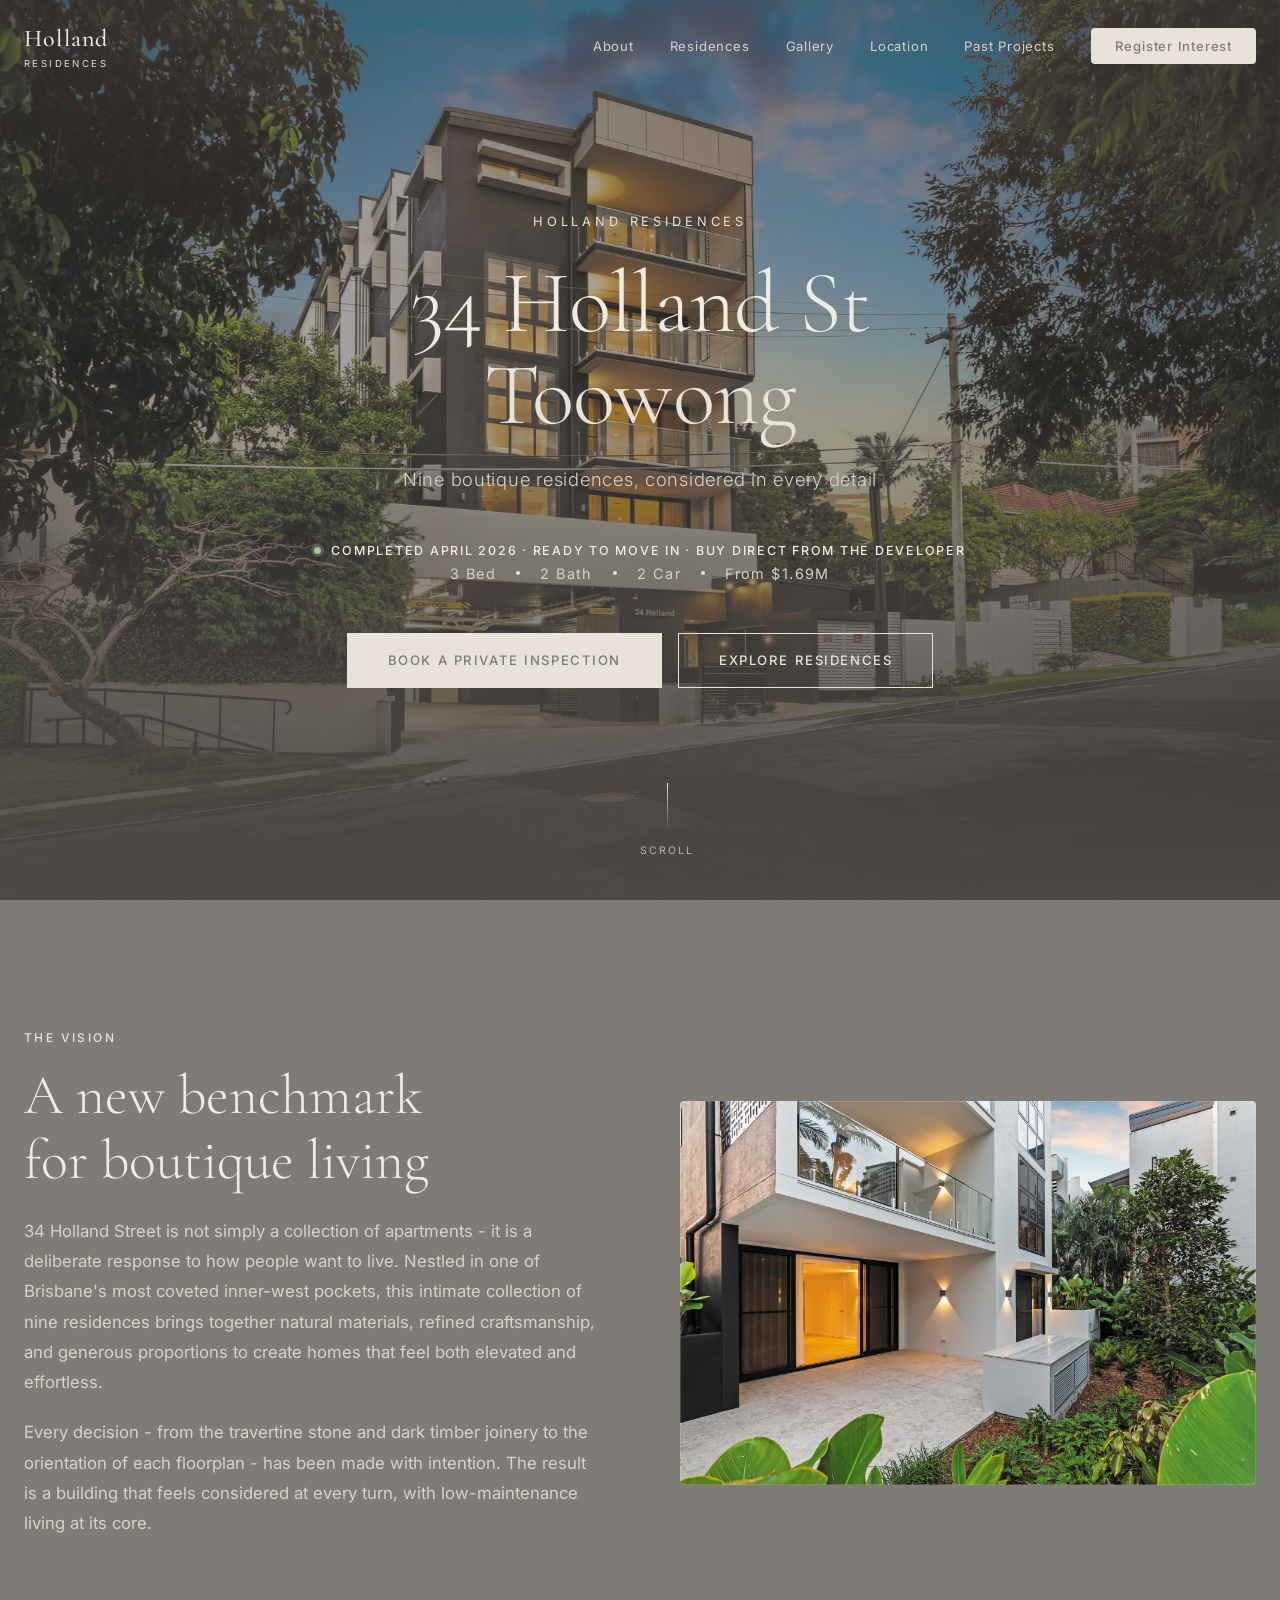
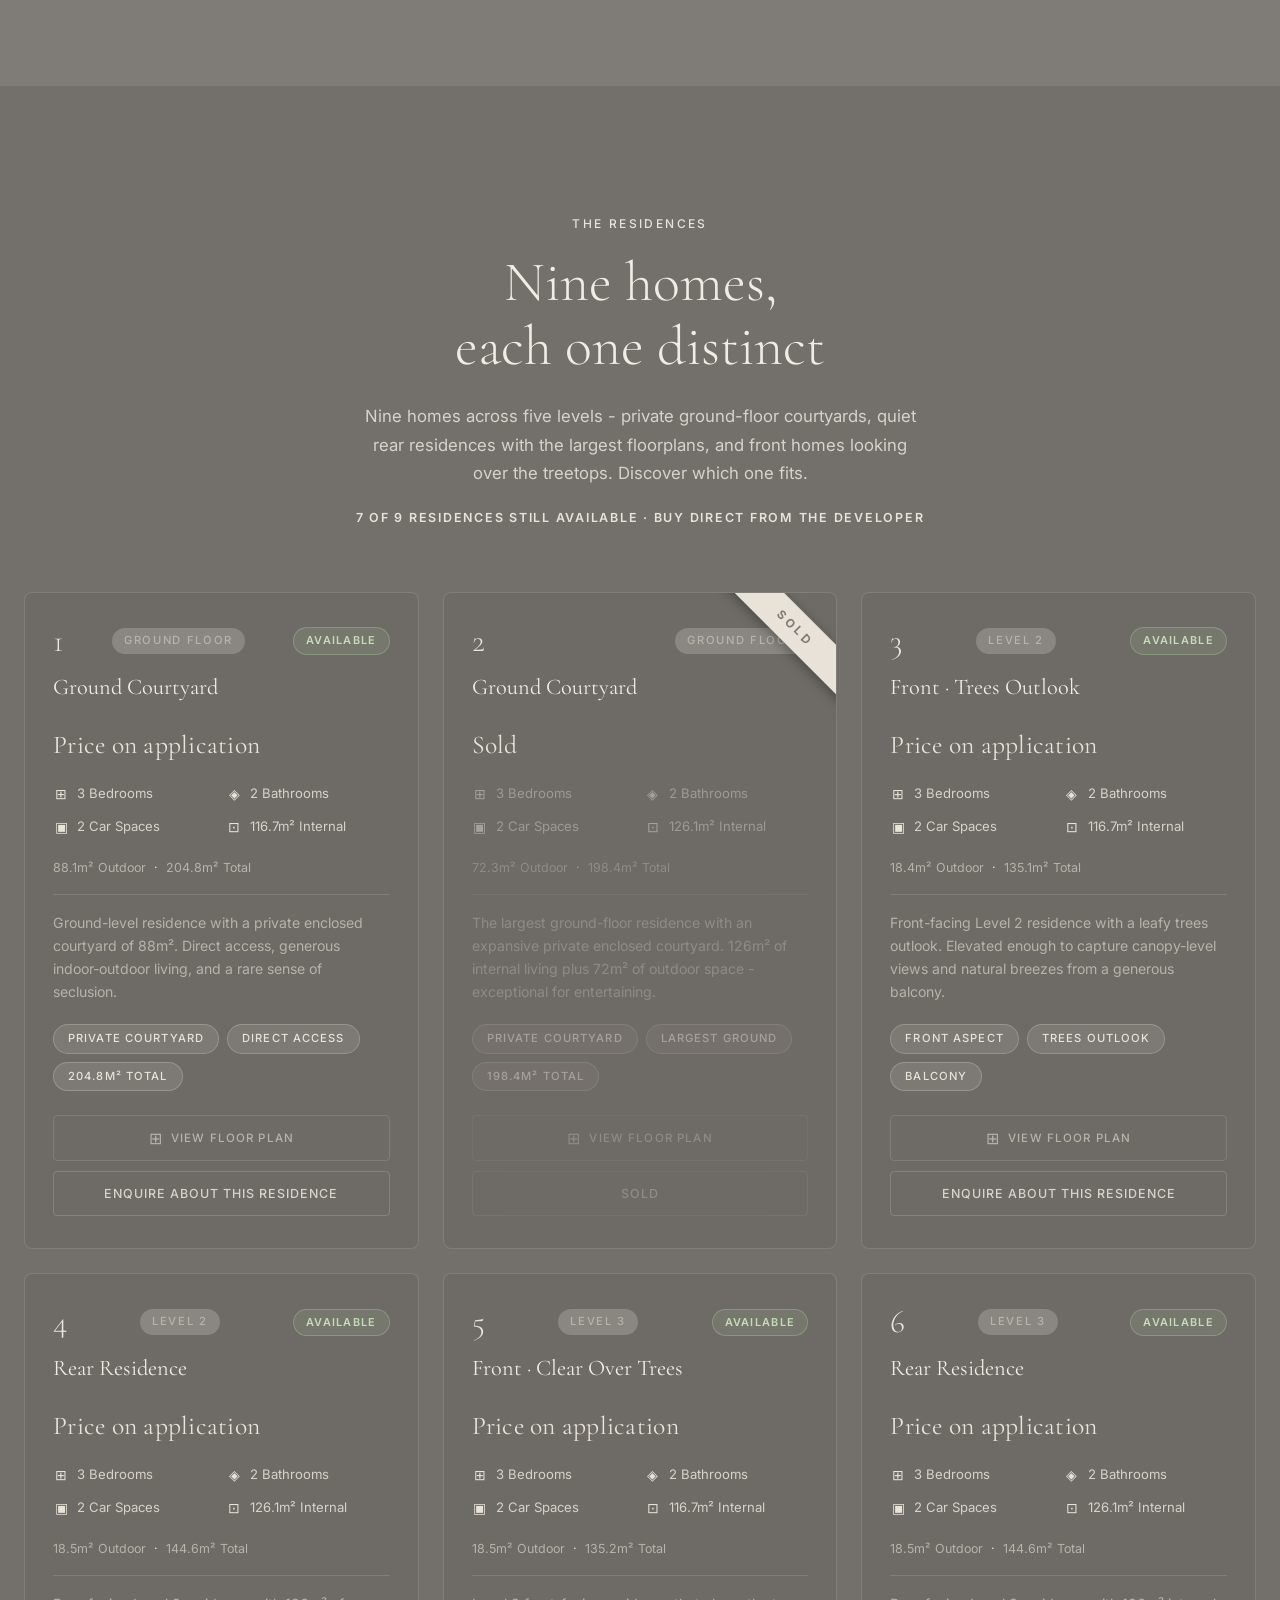
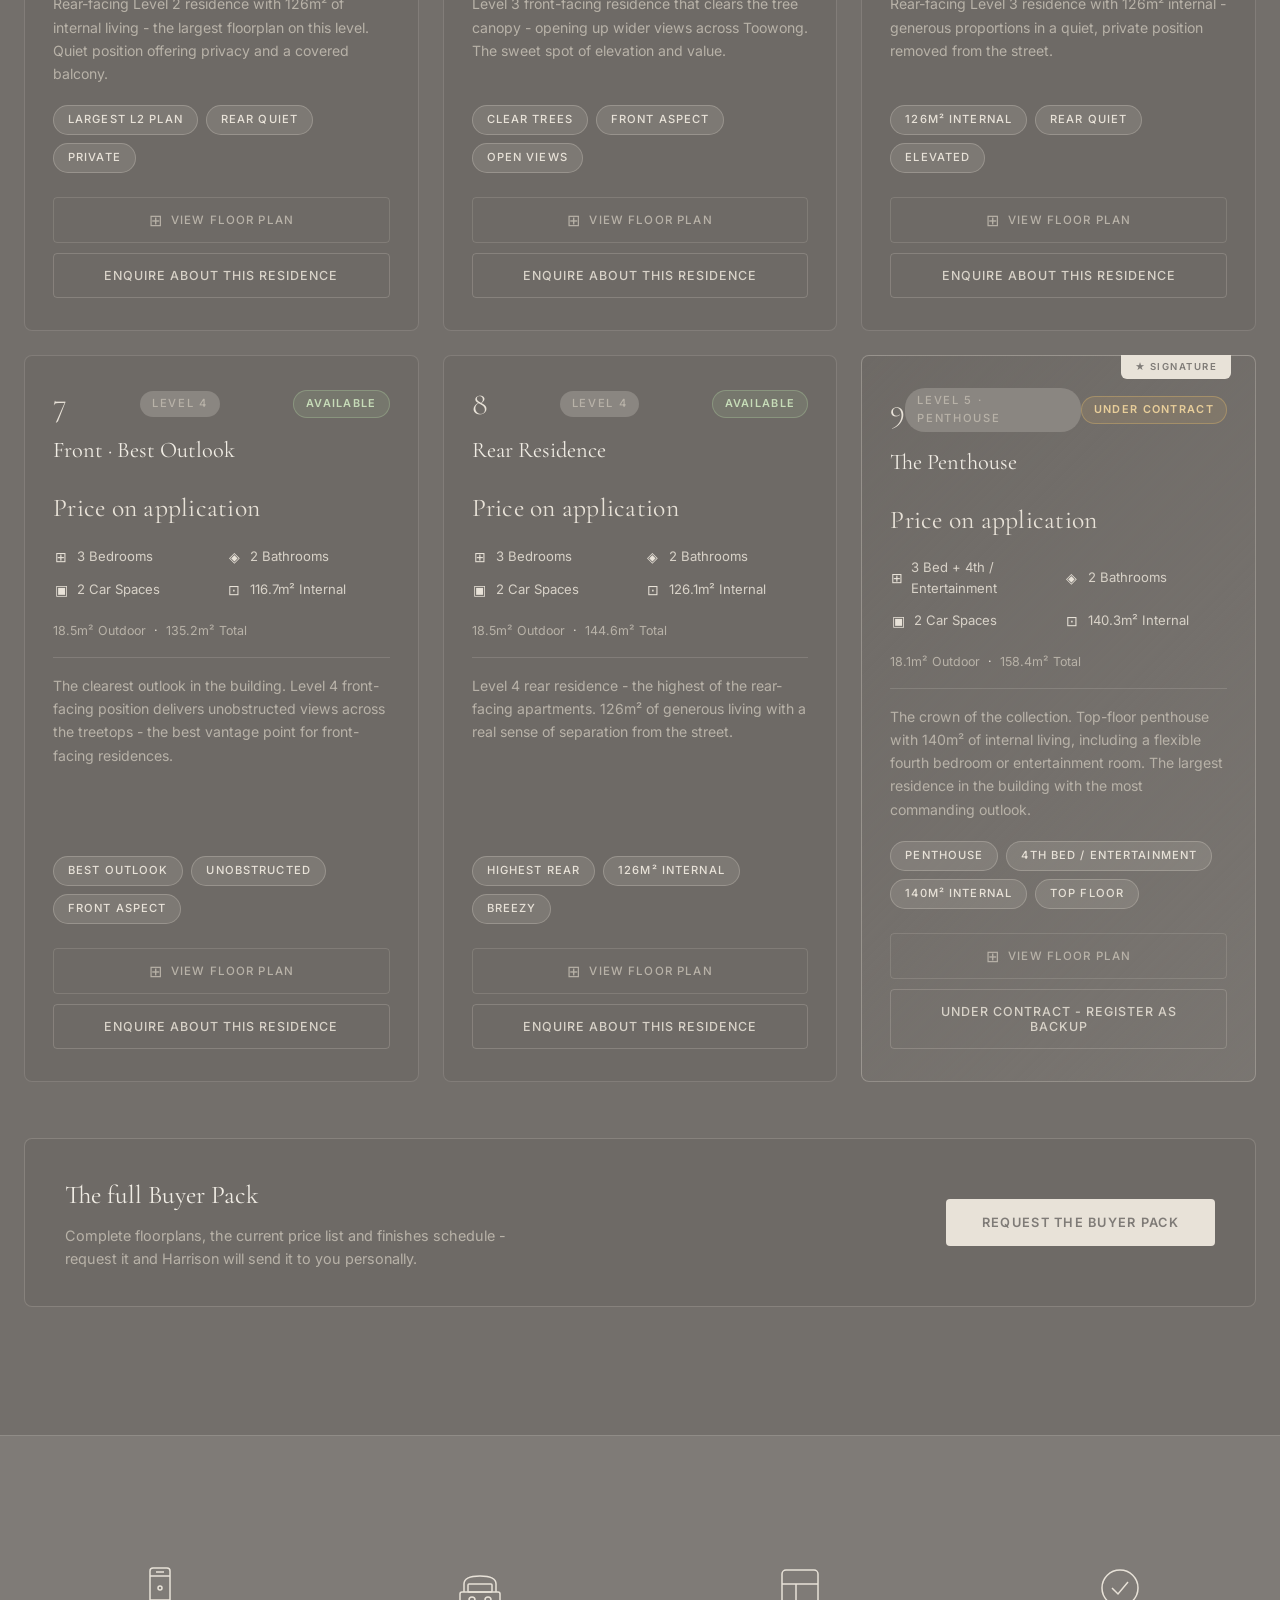
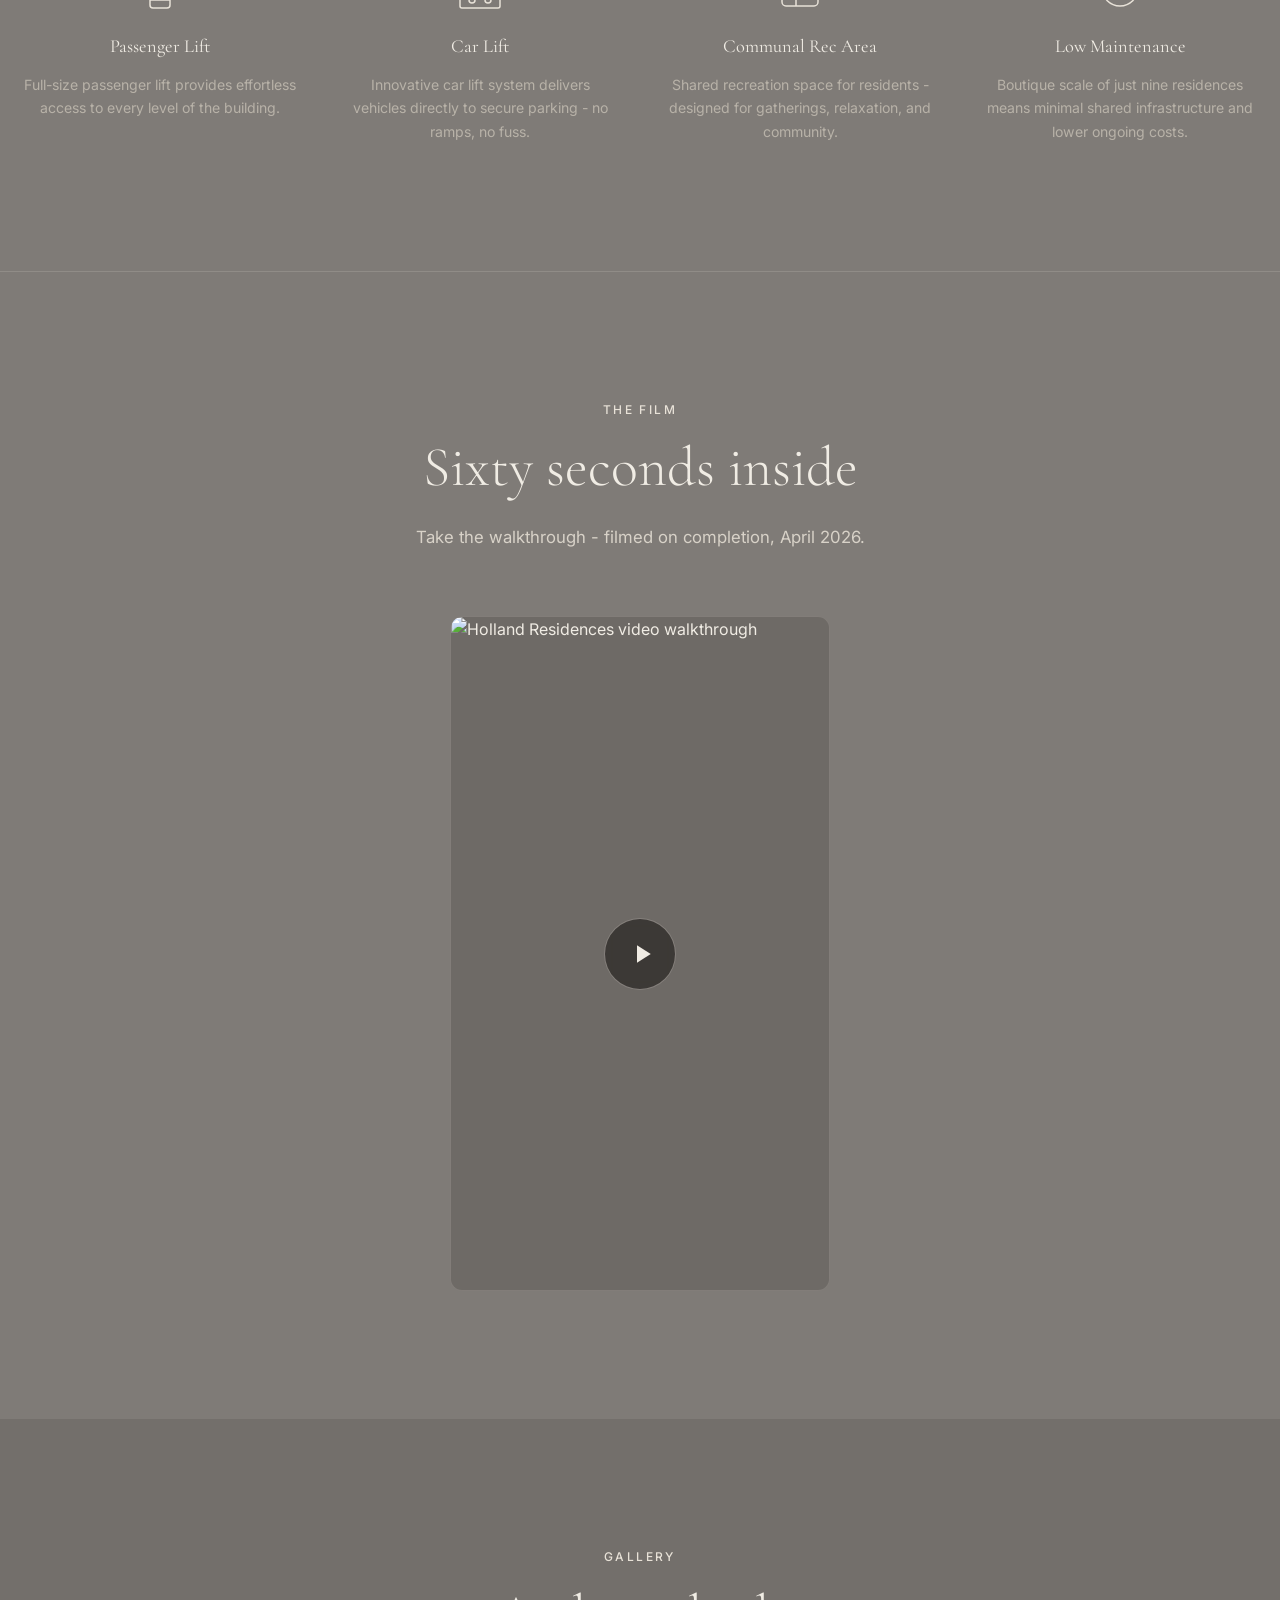
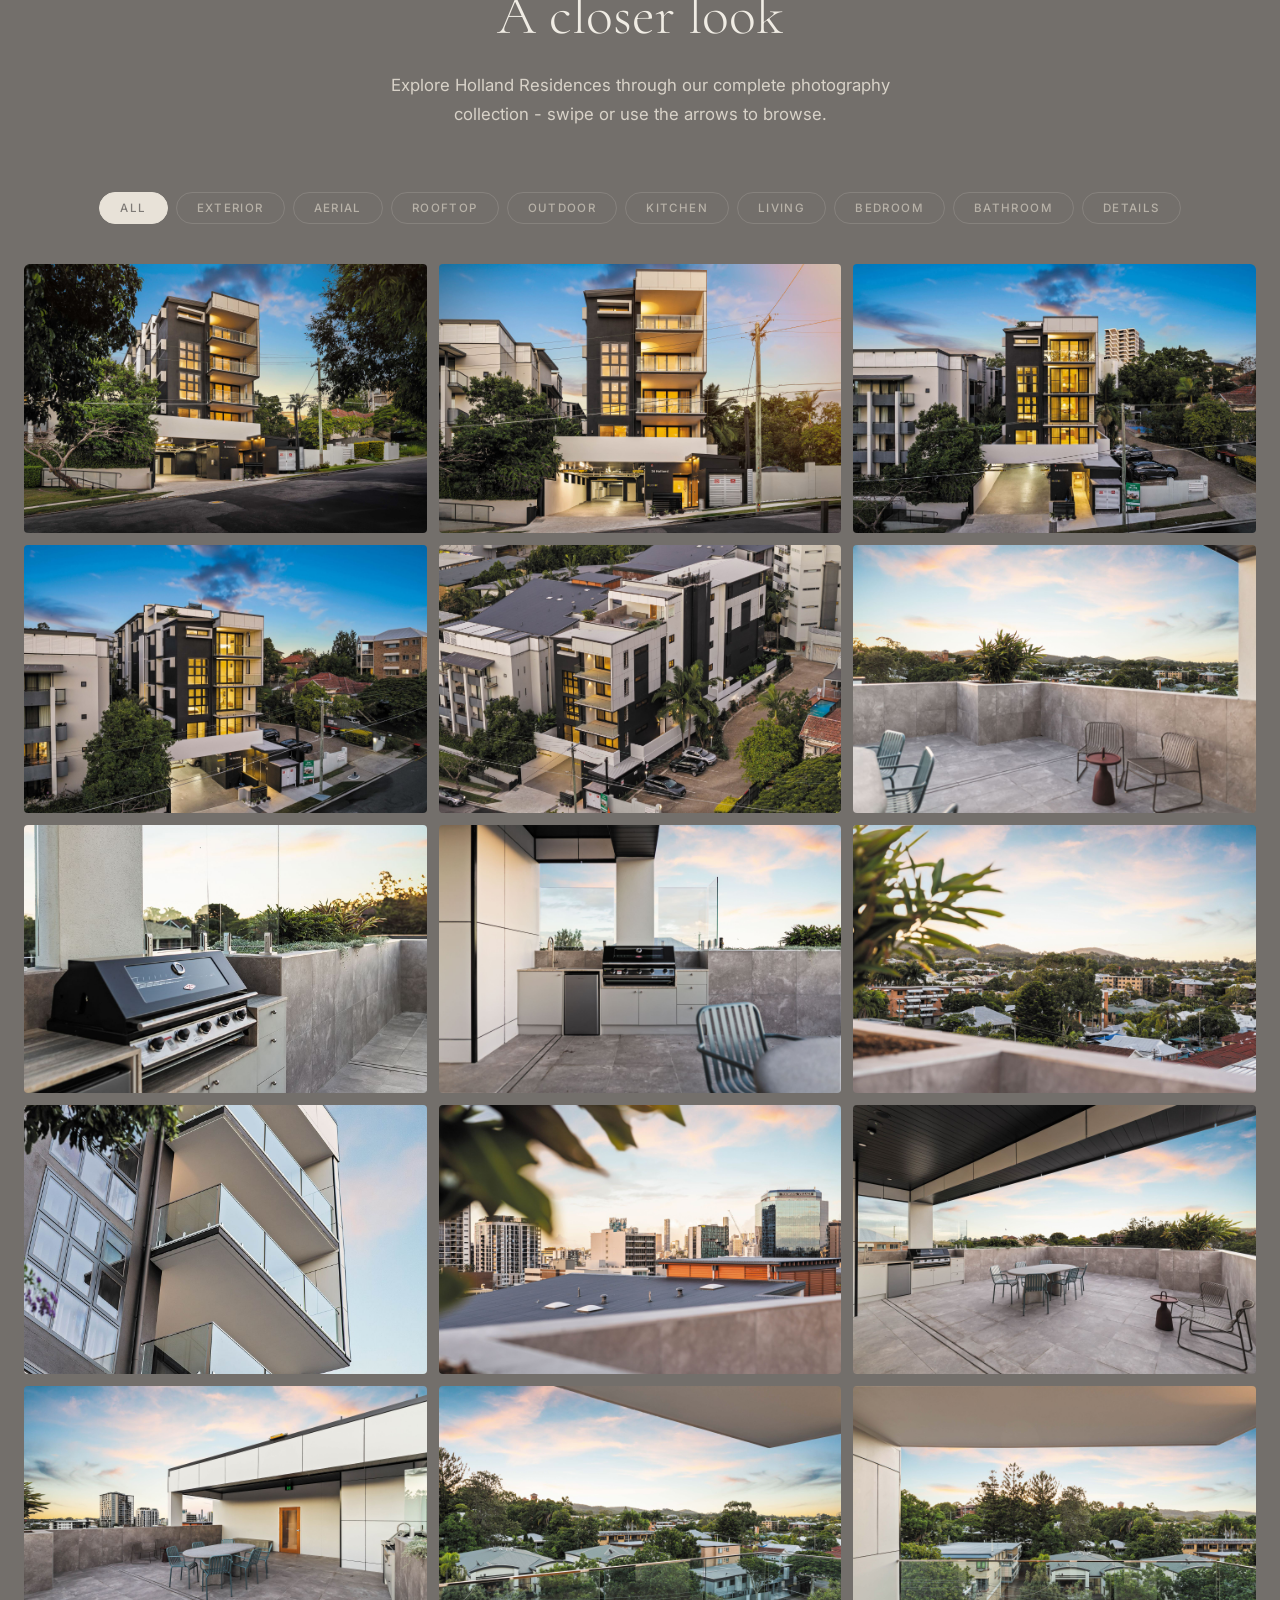
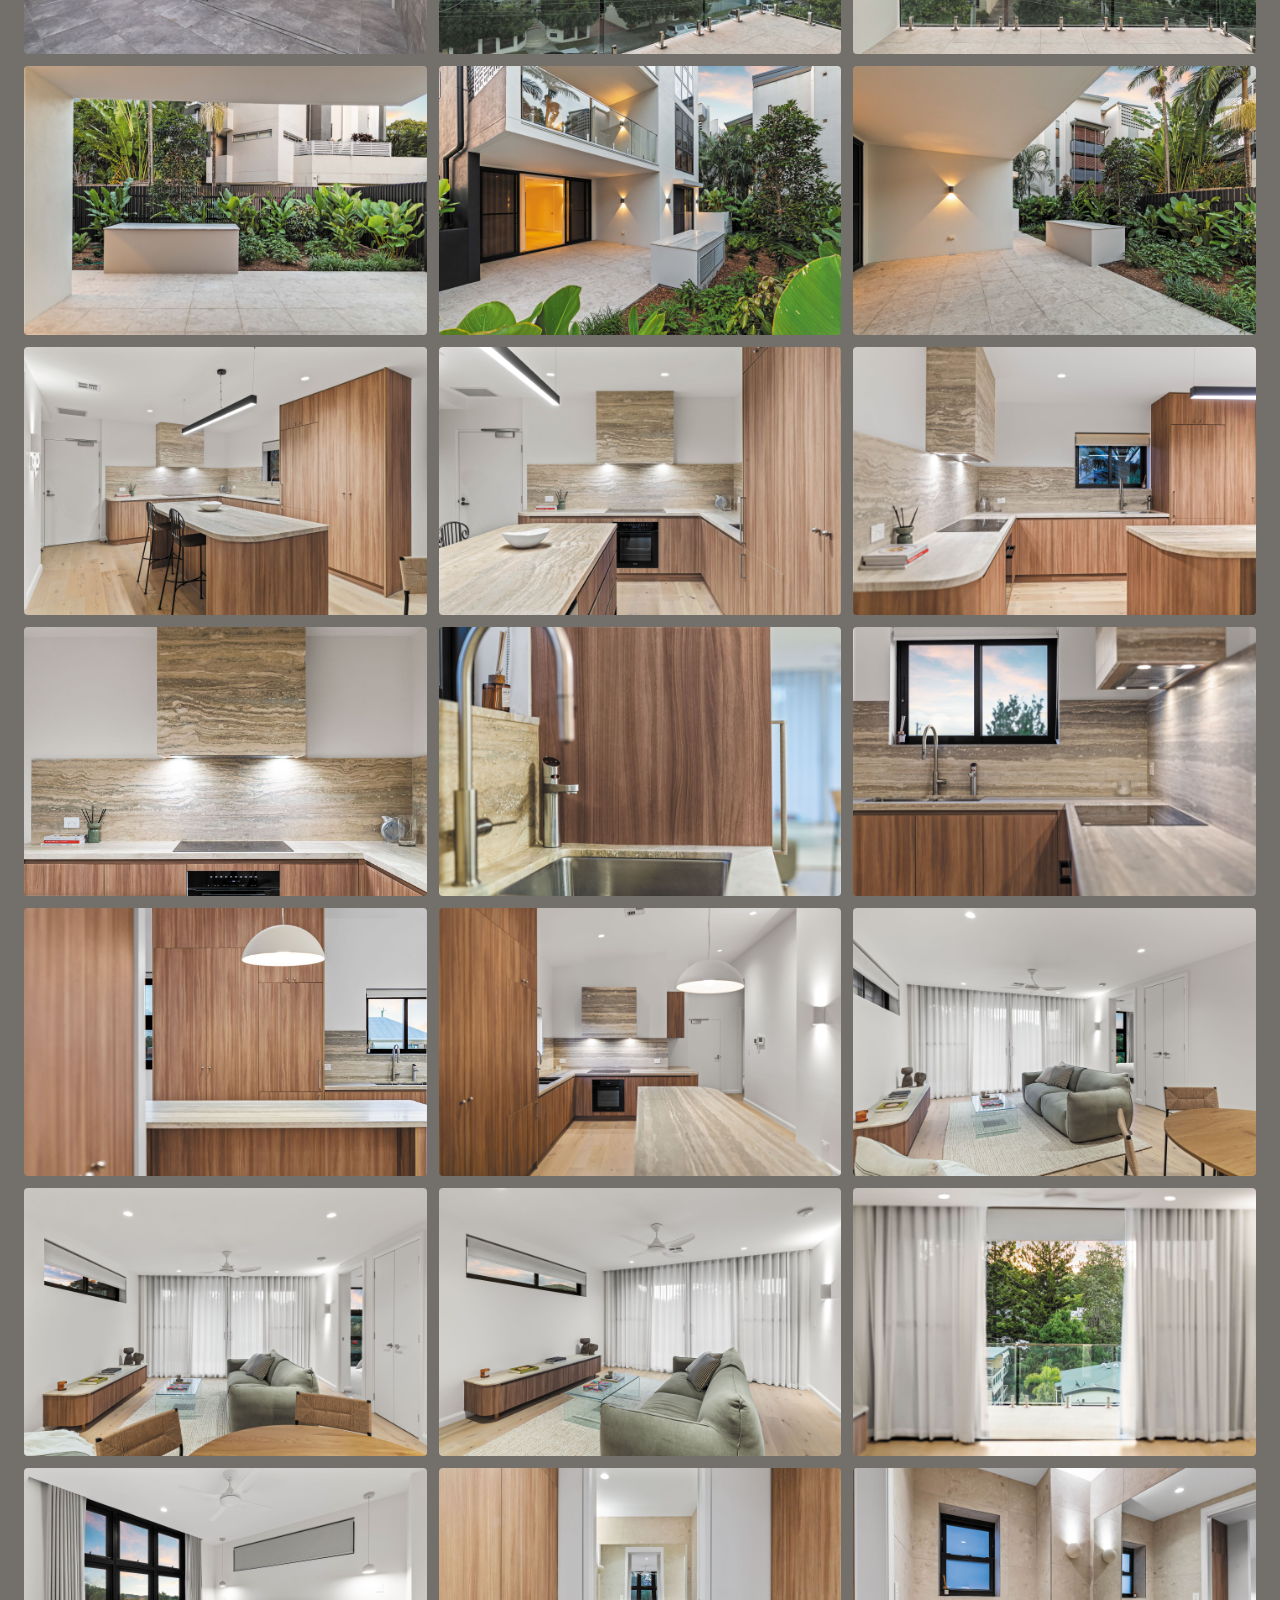
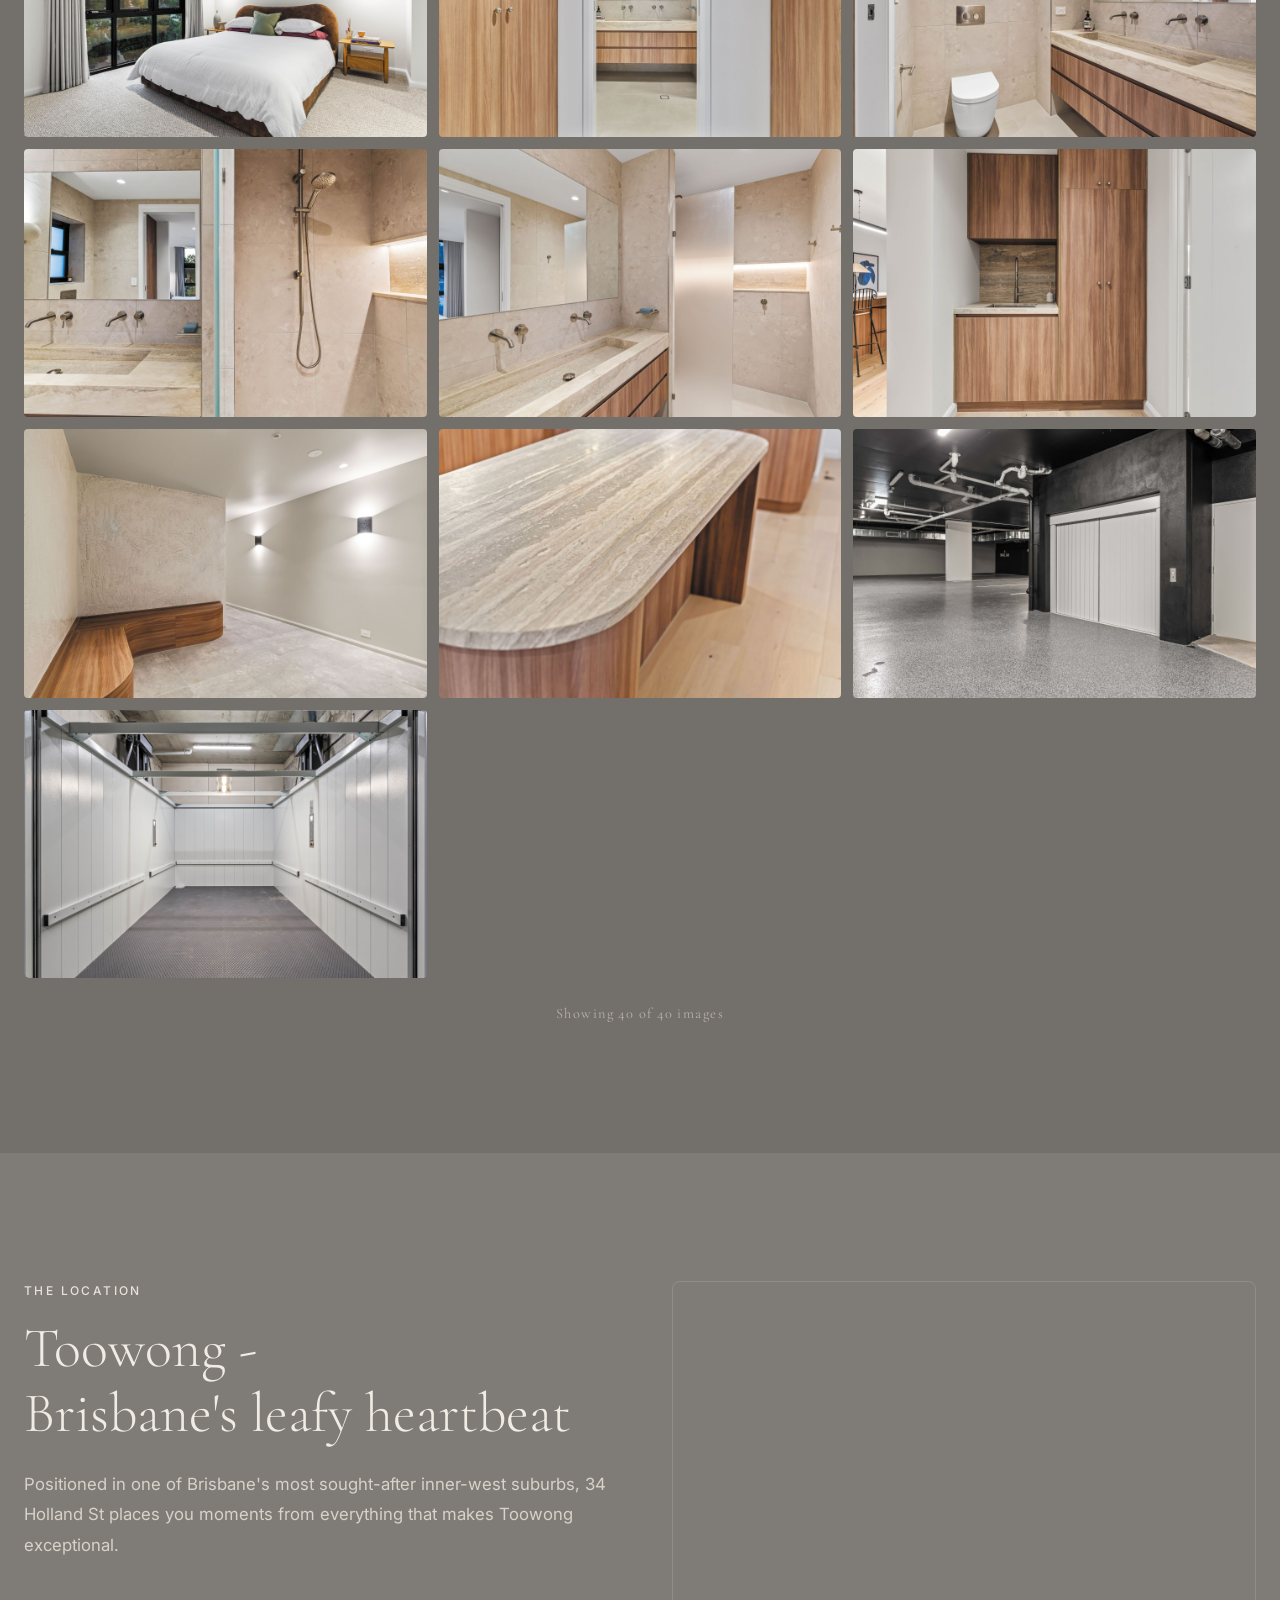
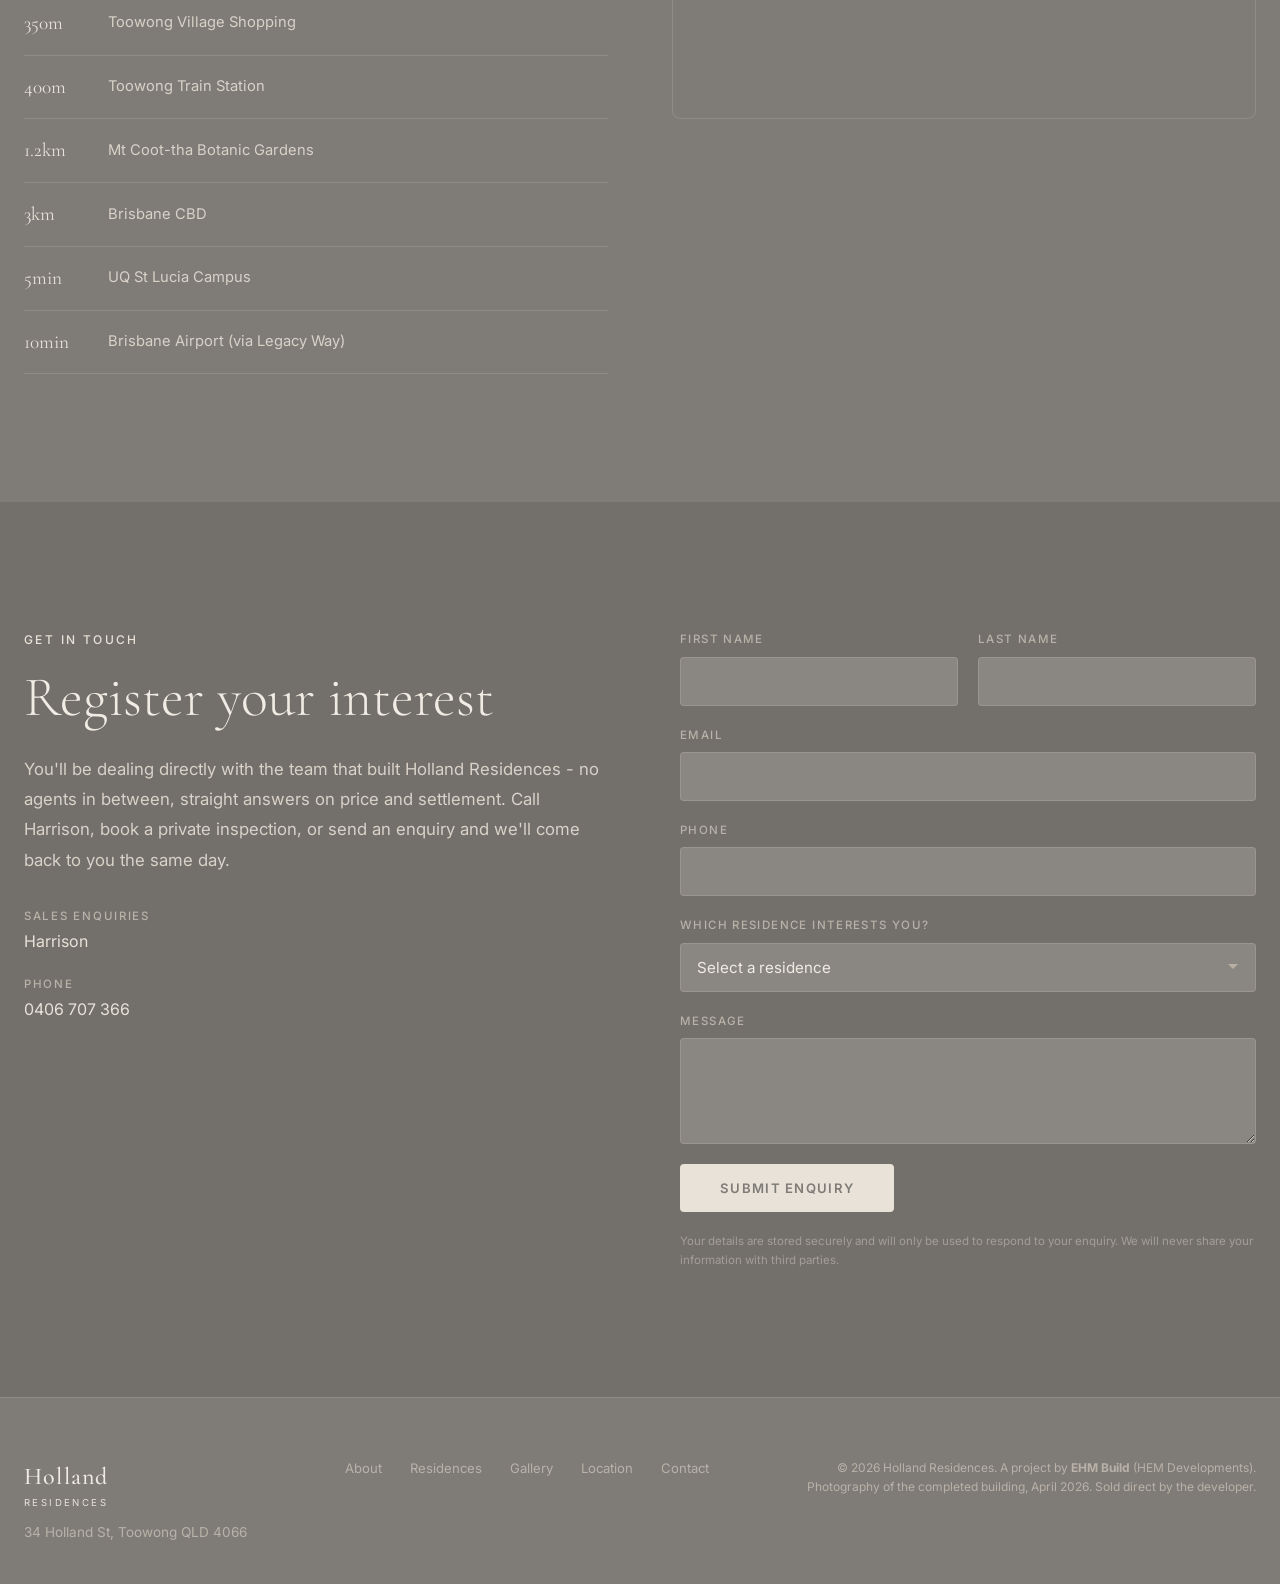
==== commit e75dd3d8: "penthouse (unit 9) under contract; relabel state to 'Under Contract' Availability drops to 7 of 9; p" ====
--- a/index.html
+++ b/index.html
@@ -66,7 +66,7 @@
         "latitude": -27.484,
         "longitude": 152.977
       },
-      "numberOfAvailableAccommodationUnits": 8,
+      "numberOfAvailableAccommodationUnits": 7,
       "petsAllowed": false,
       "amenityFeature": [
         { "@type": "LocationFeatureSpecification", "name": "Passenger Lift", "value": true },
@@ -439,7 +439,7 @@
                 </div>
 
                 <!-- Unit 501 - Penthouse -->
-                <div class="unit-card unit-card--featured reveal delay-2" data-unit="9" data-status="available">
+                <div class="unit-card unit-card--featured reveal delay-2" data-unit="9" data-status="under-offer">
                     <div class="unit-card-header">
                         <span class="unit-number">9</span>
                         <span class="unit-level">Level 5 · Penthouse</span>
--- a/styles.css
+++ b/styles.css
@@ -1535,13 +1535,43 @@
 }
 
 .unit-card[data-status="sold"] {
-    opacity: 0.6;
+    position: relative;
+    overflow: hidden;
 }
 
 .unit-card[data-status="sold"]:hover {
     transform: none;
     border-color: var(--border);
     box-shadow: none;
+}
+
+/* Sold content recedes; the sold markers stay at full strength */
+.unit-card[data-status="sold"] .unit-specs,
+.unit-card[data-status="sold"] .unit-areas,
+.unit-card[data-status="sold"] .unit-desc,
+.unit-card[data-status="sold"] .unit-features,
+.unit-card[data-status="sold"] .unit-floorplan-btn,
+.unit-card[data-status="sold"] .unit-btn {
+    opacity: 0.45;
+}
+
+.sold-ribbon {
+    position: absolute;
+    top: 18px;
+    right: -54px;
+    transform: rotate(45deg);
+    width: 190px;
+    text-align: center;
+    padding: 8px 0;
+    background: var(--accent);
+    color: var(--bg-primary);
+    font-size: 0.74rem;
+    font-weight: 700;
+    letter-spacing: 0.28em;
+    text-transform: uppercase;
+    box-shadow: 0 3px 12px rgba(0, 0, 0, 0.3);
+    z-index: 2;
+    pointer-events: none;
 }
 
 .unit-btn:disabled {
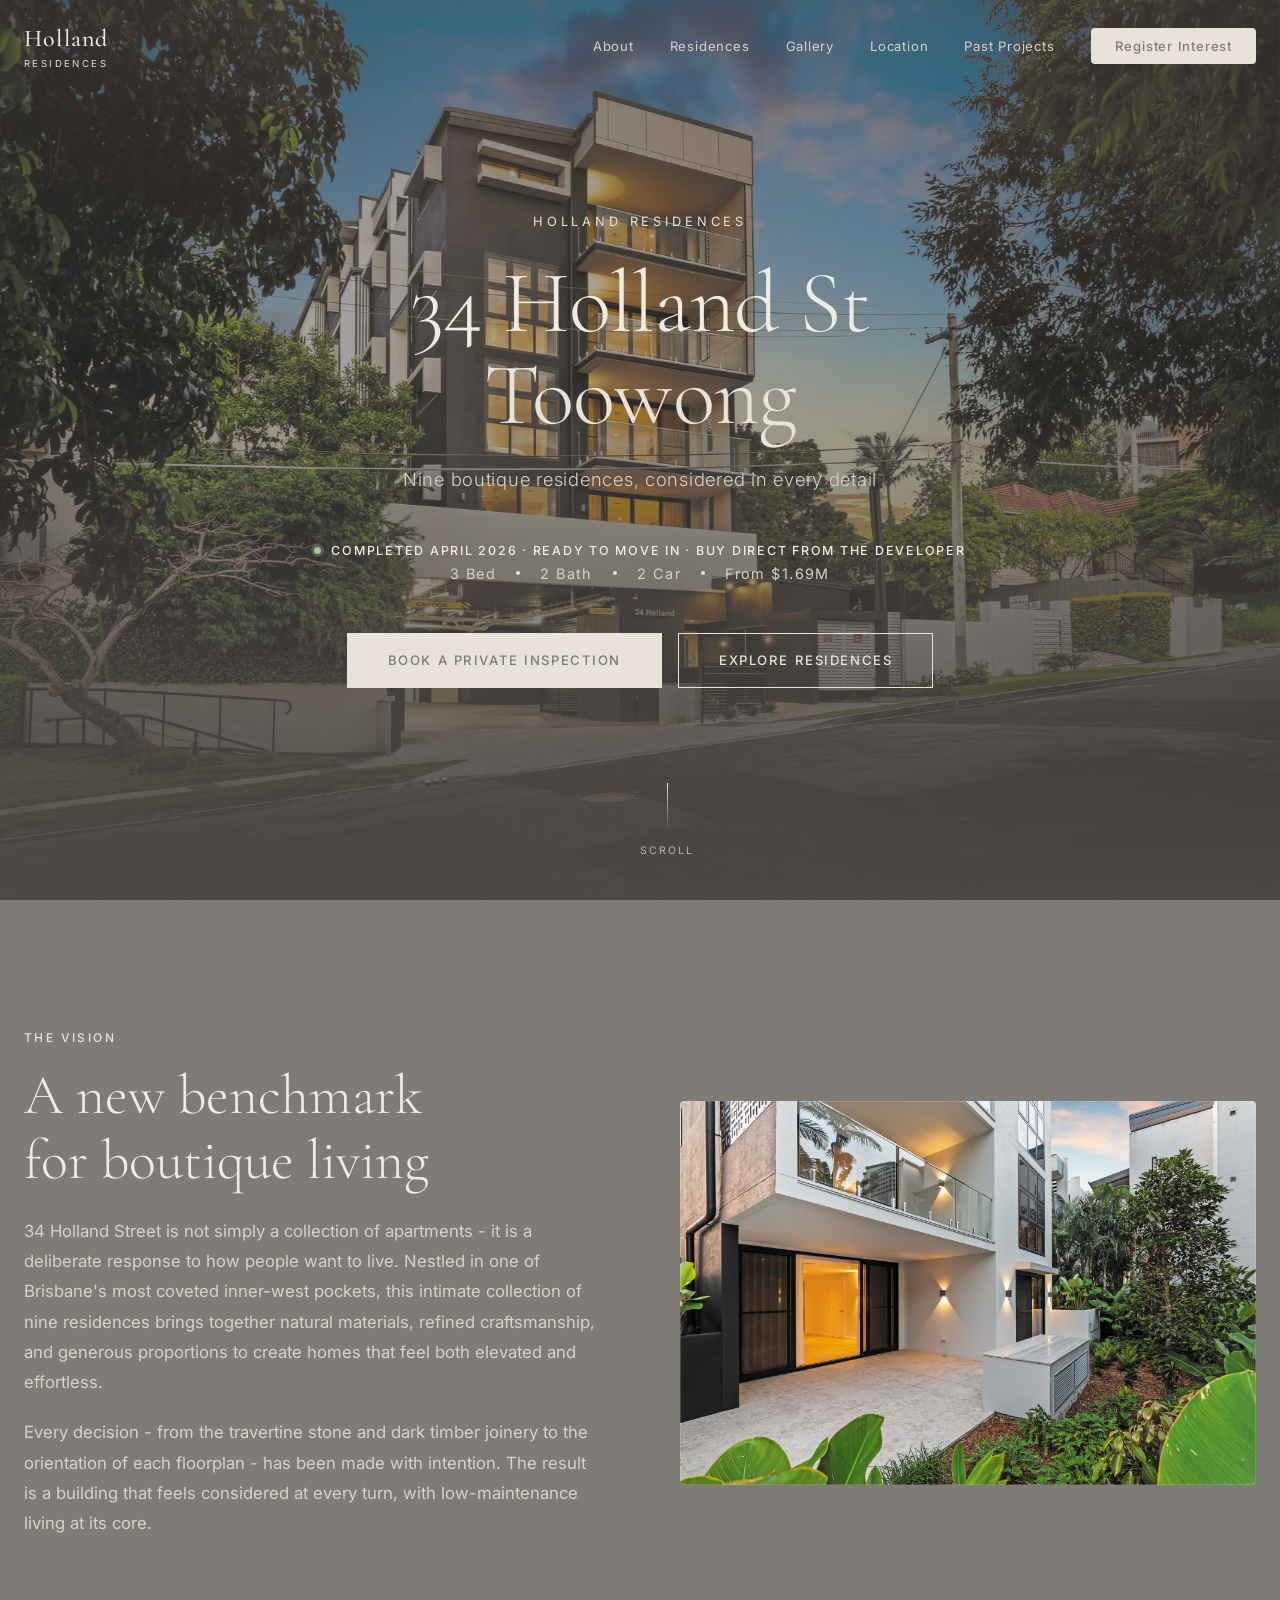
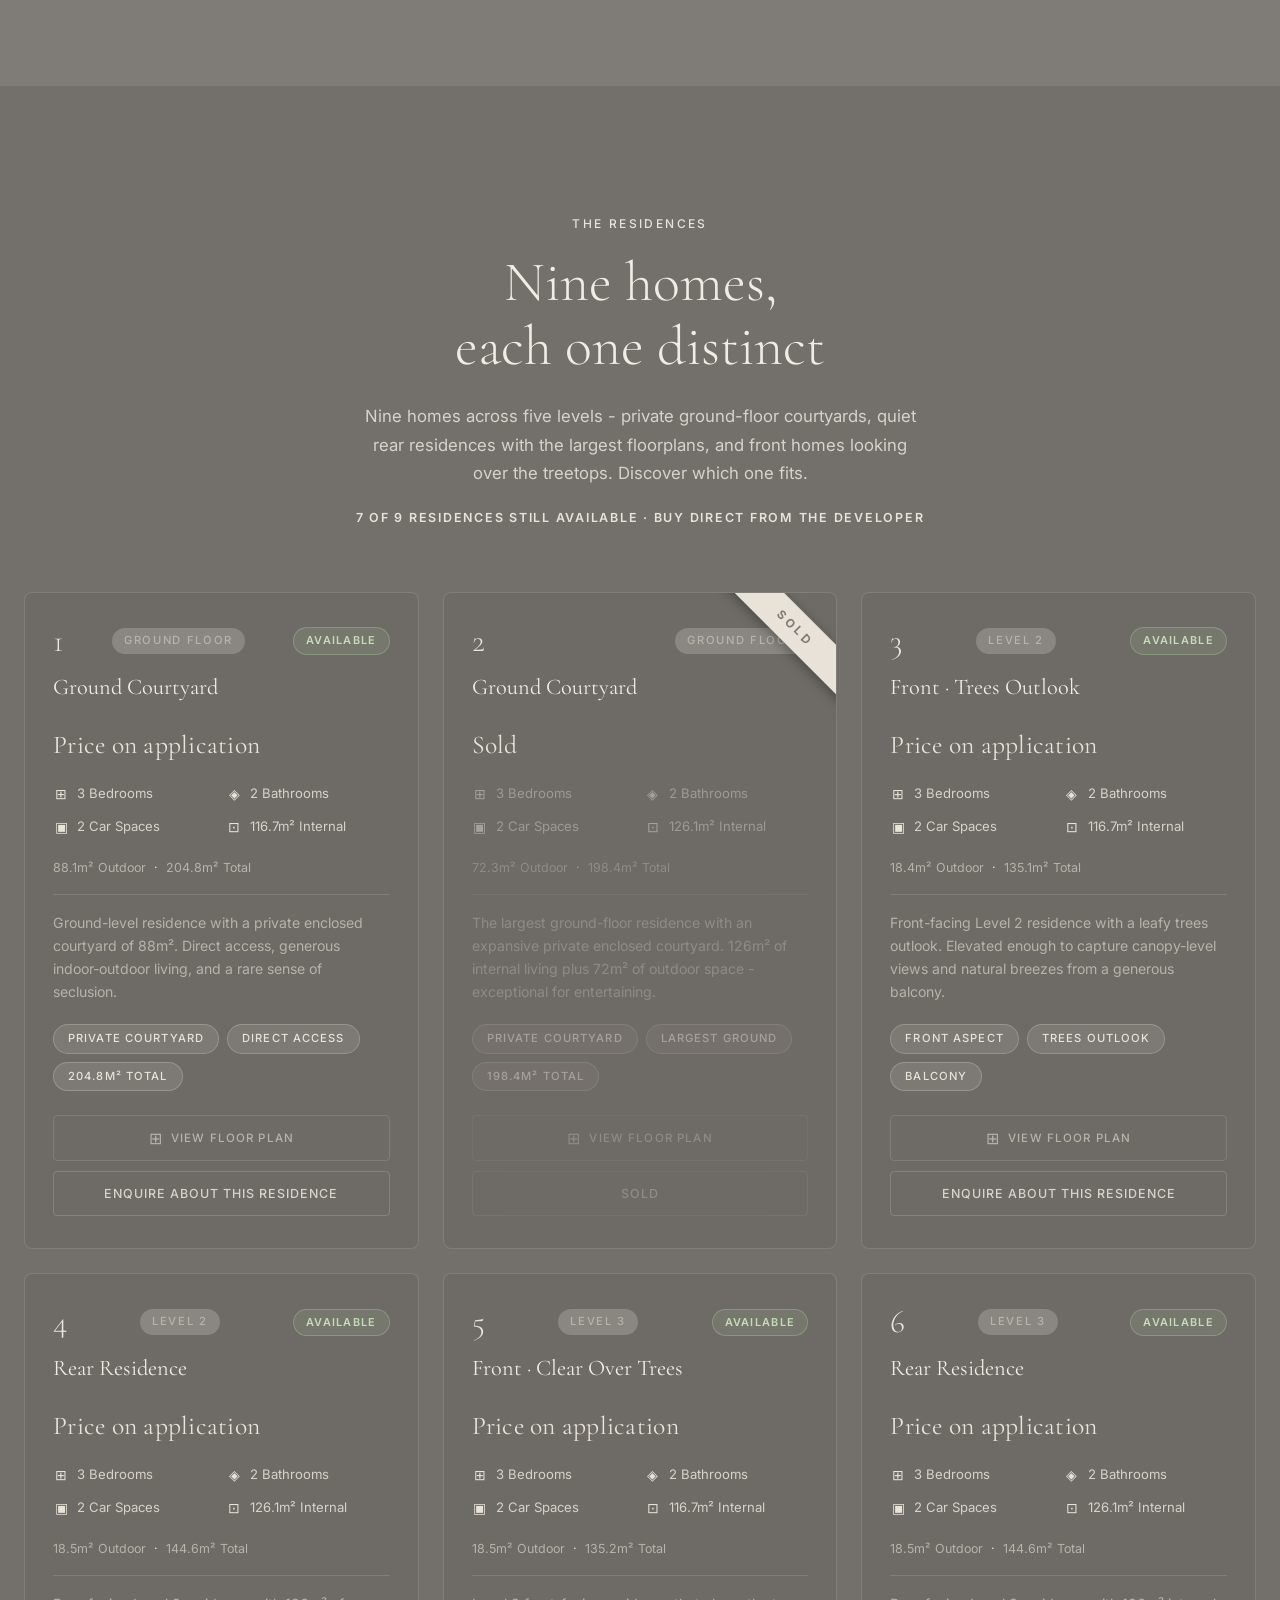
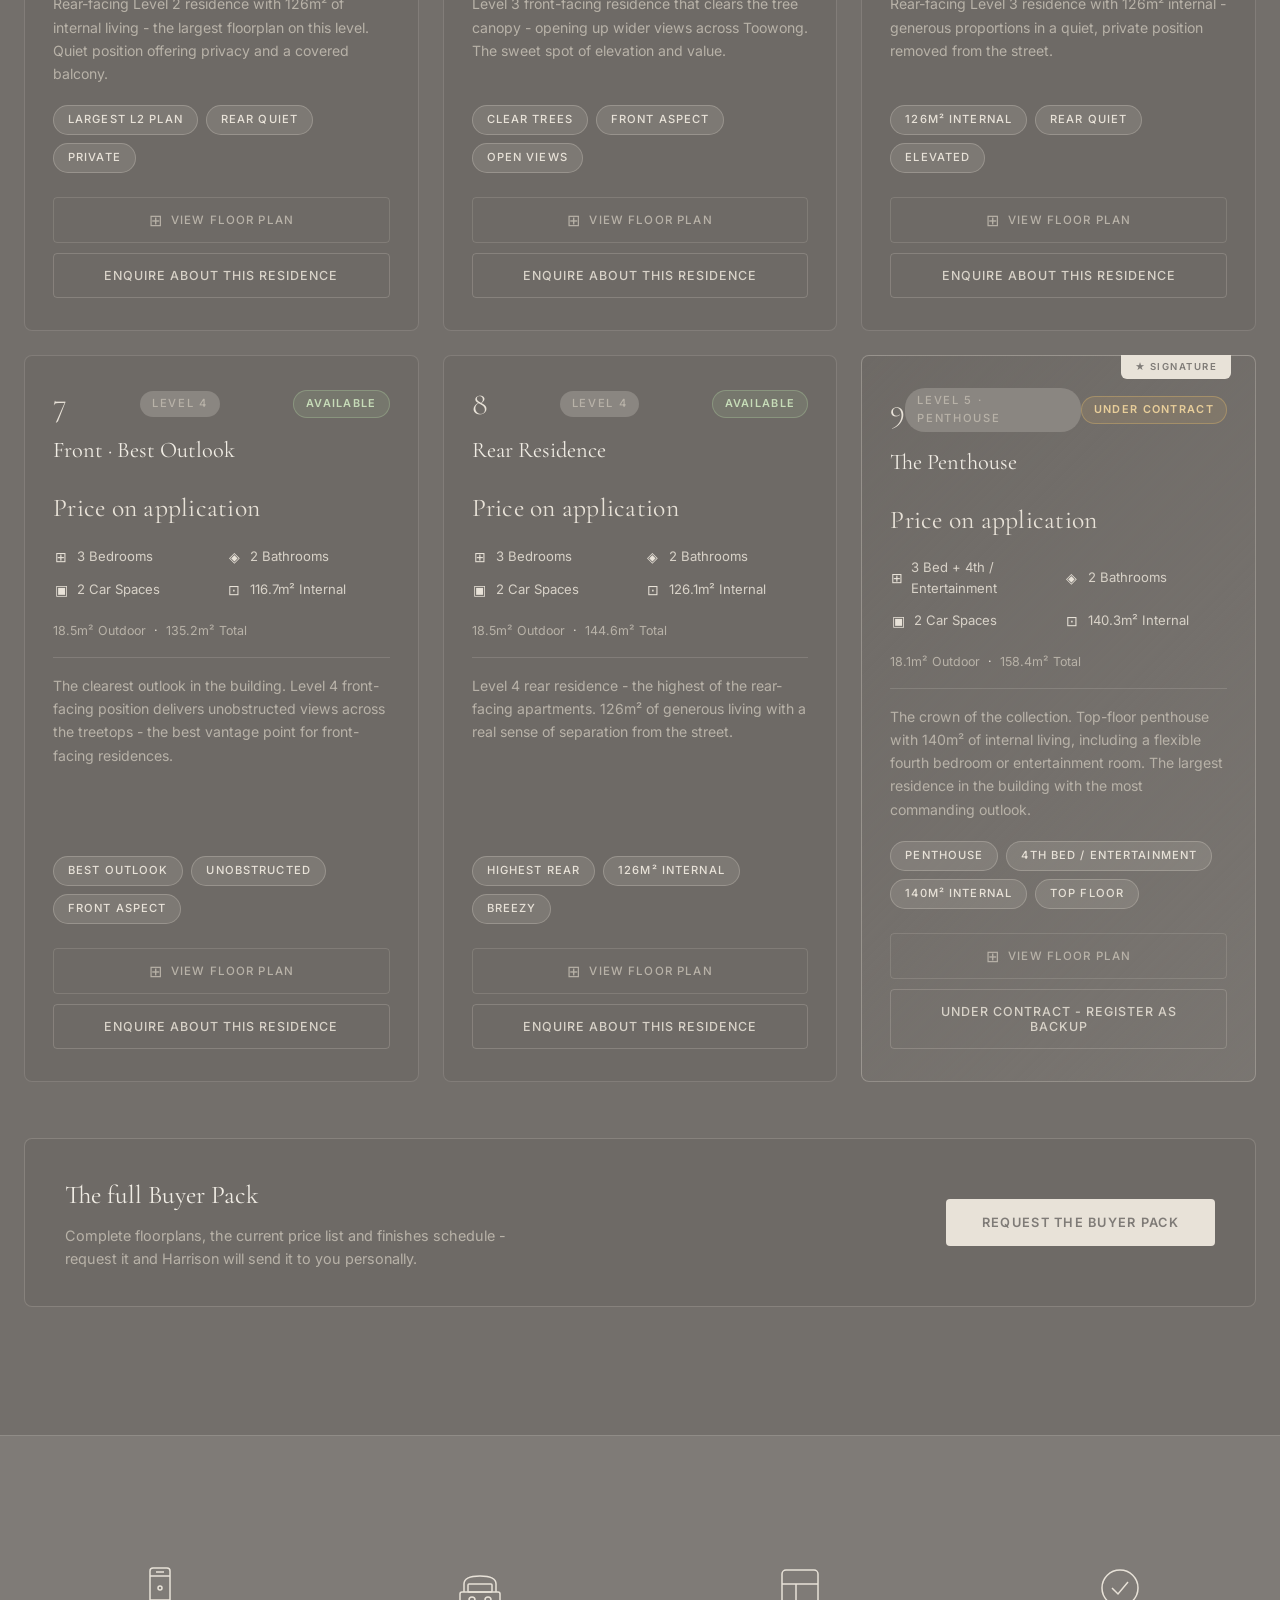
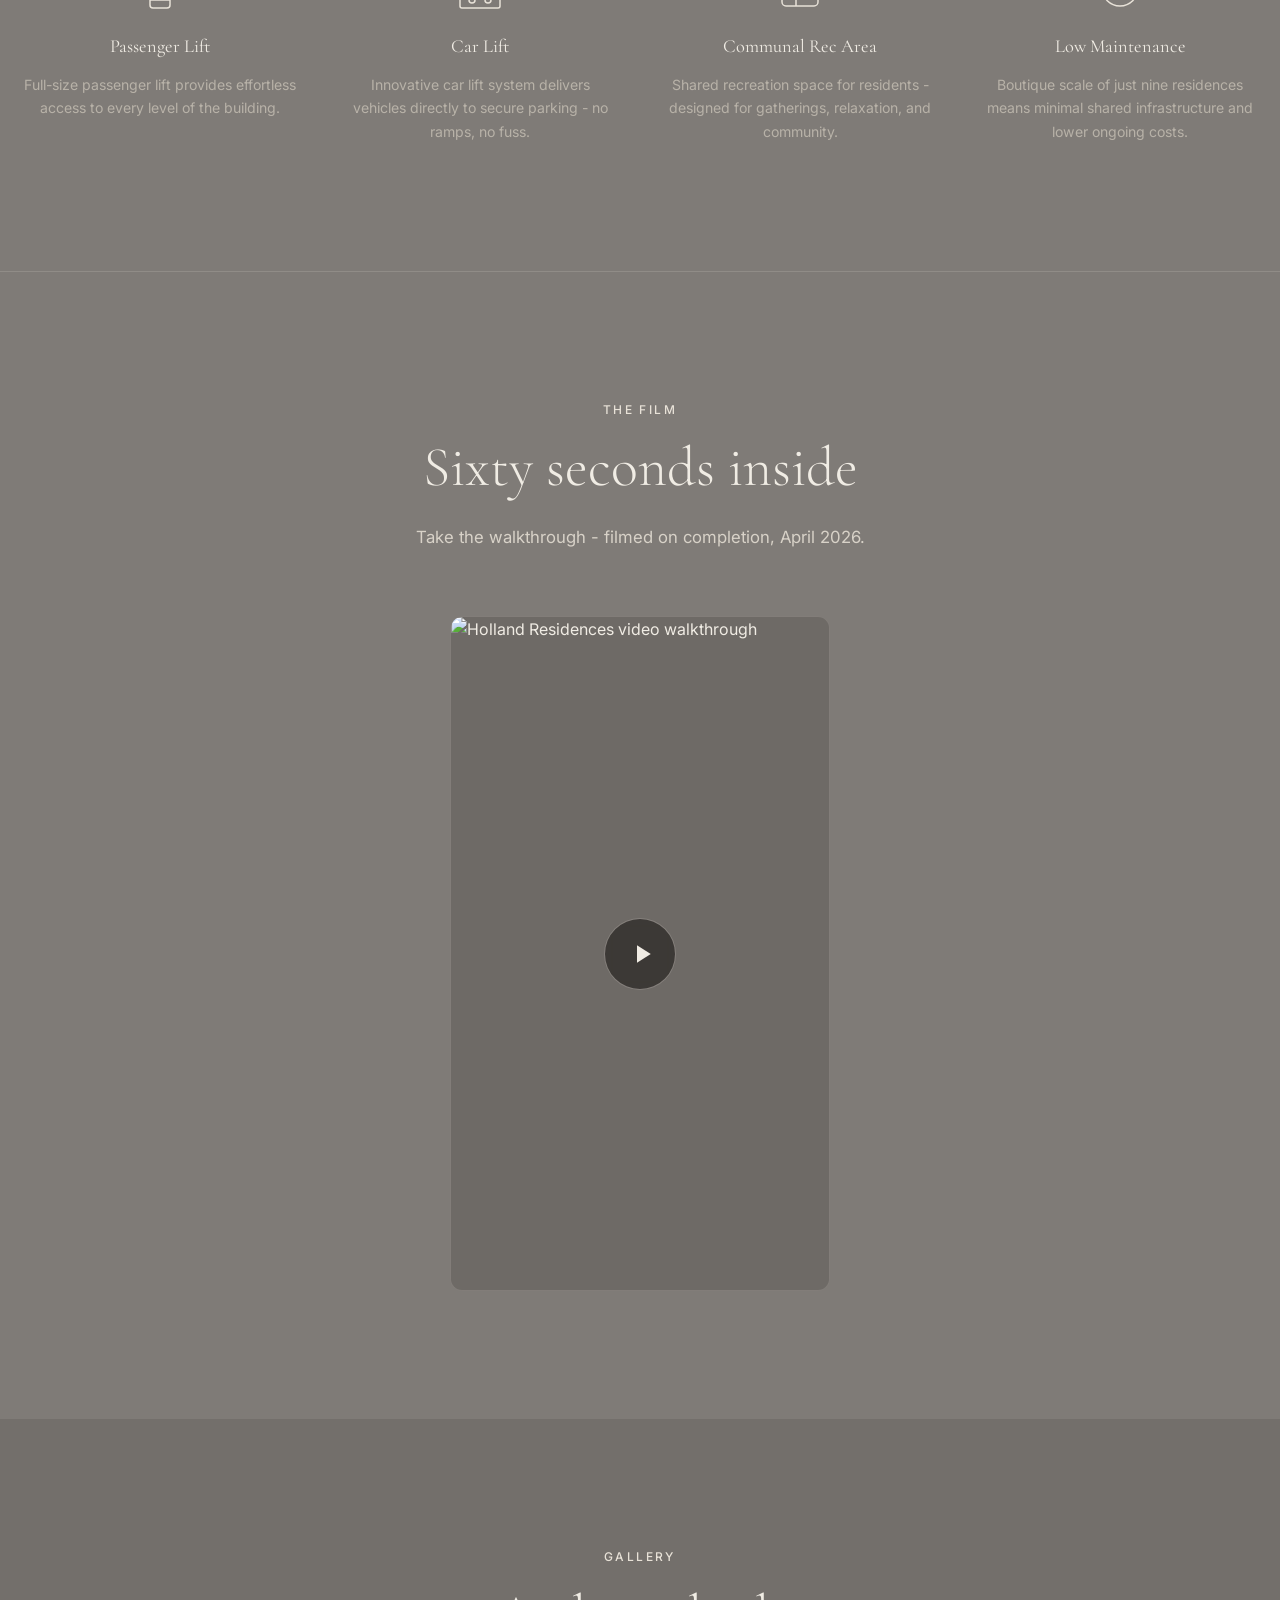
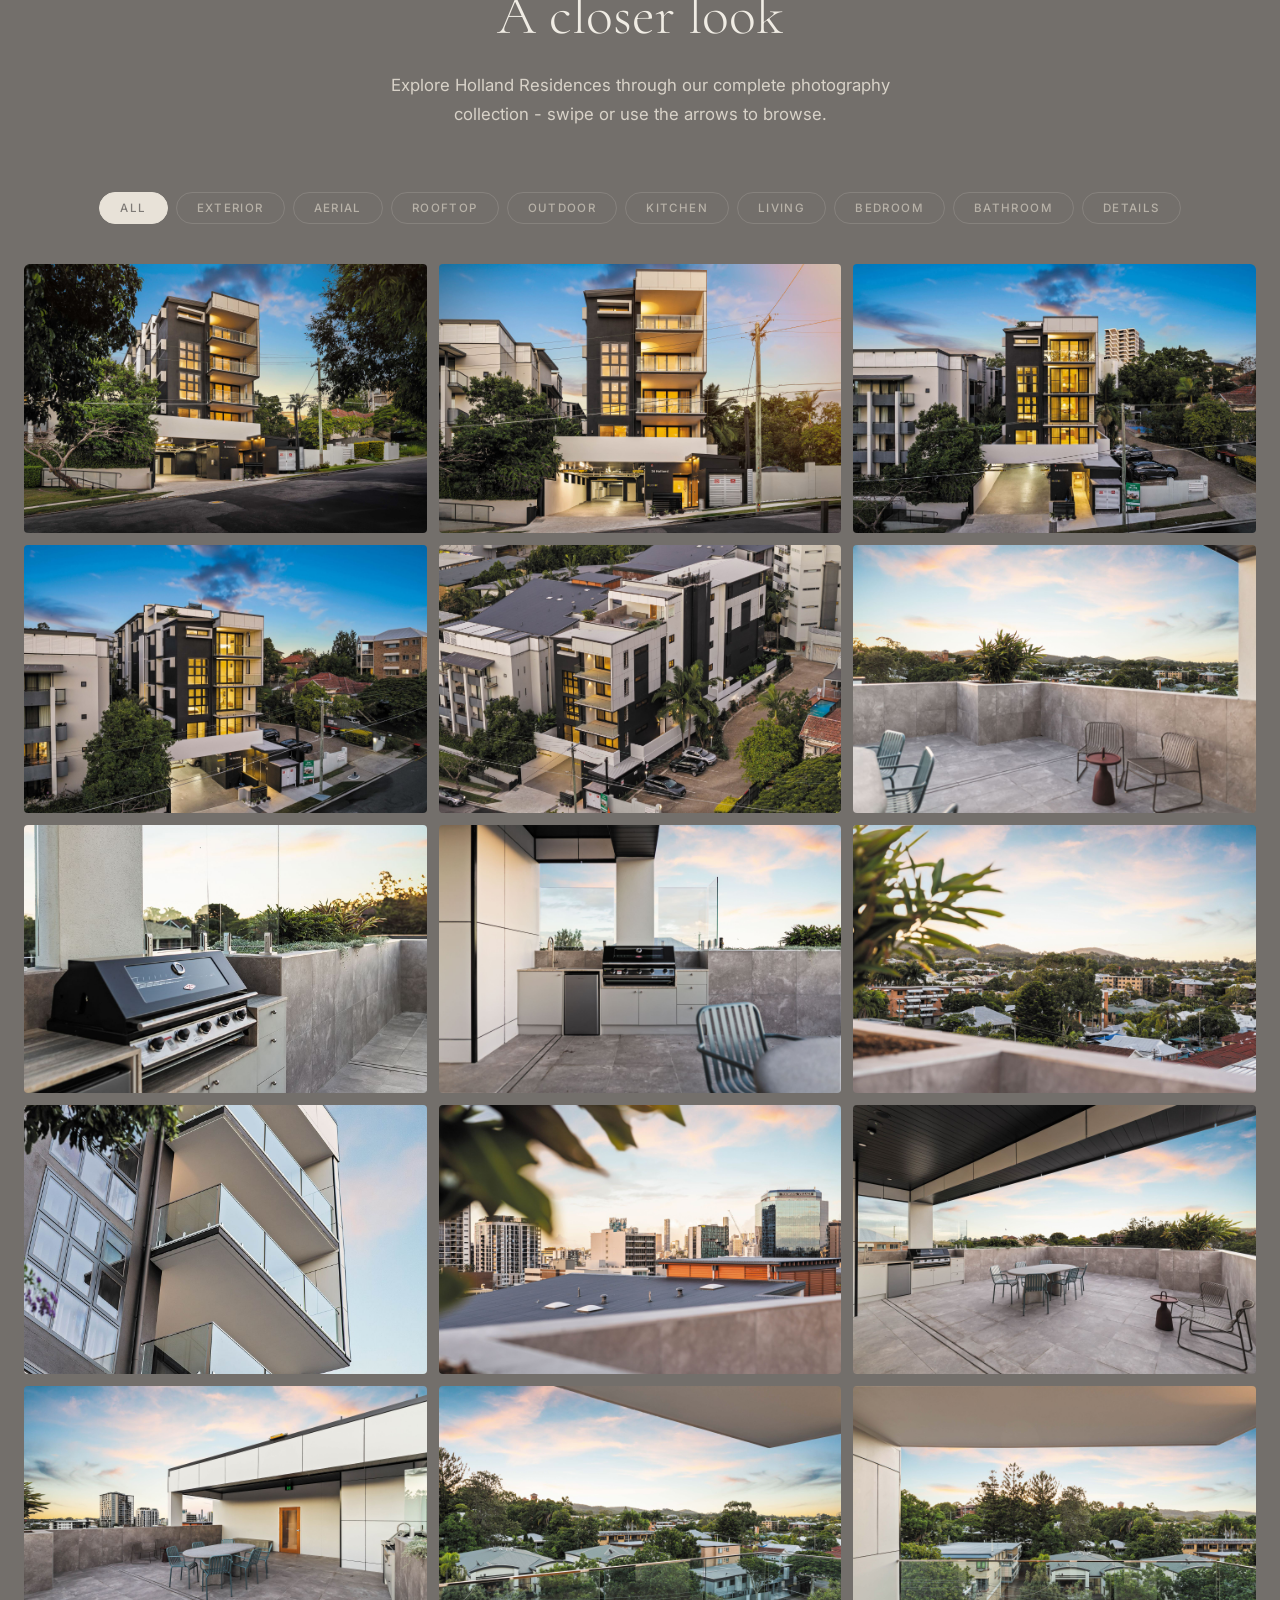
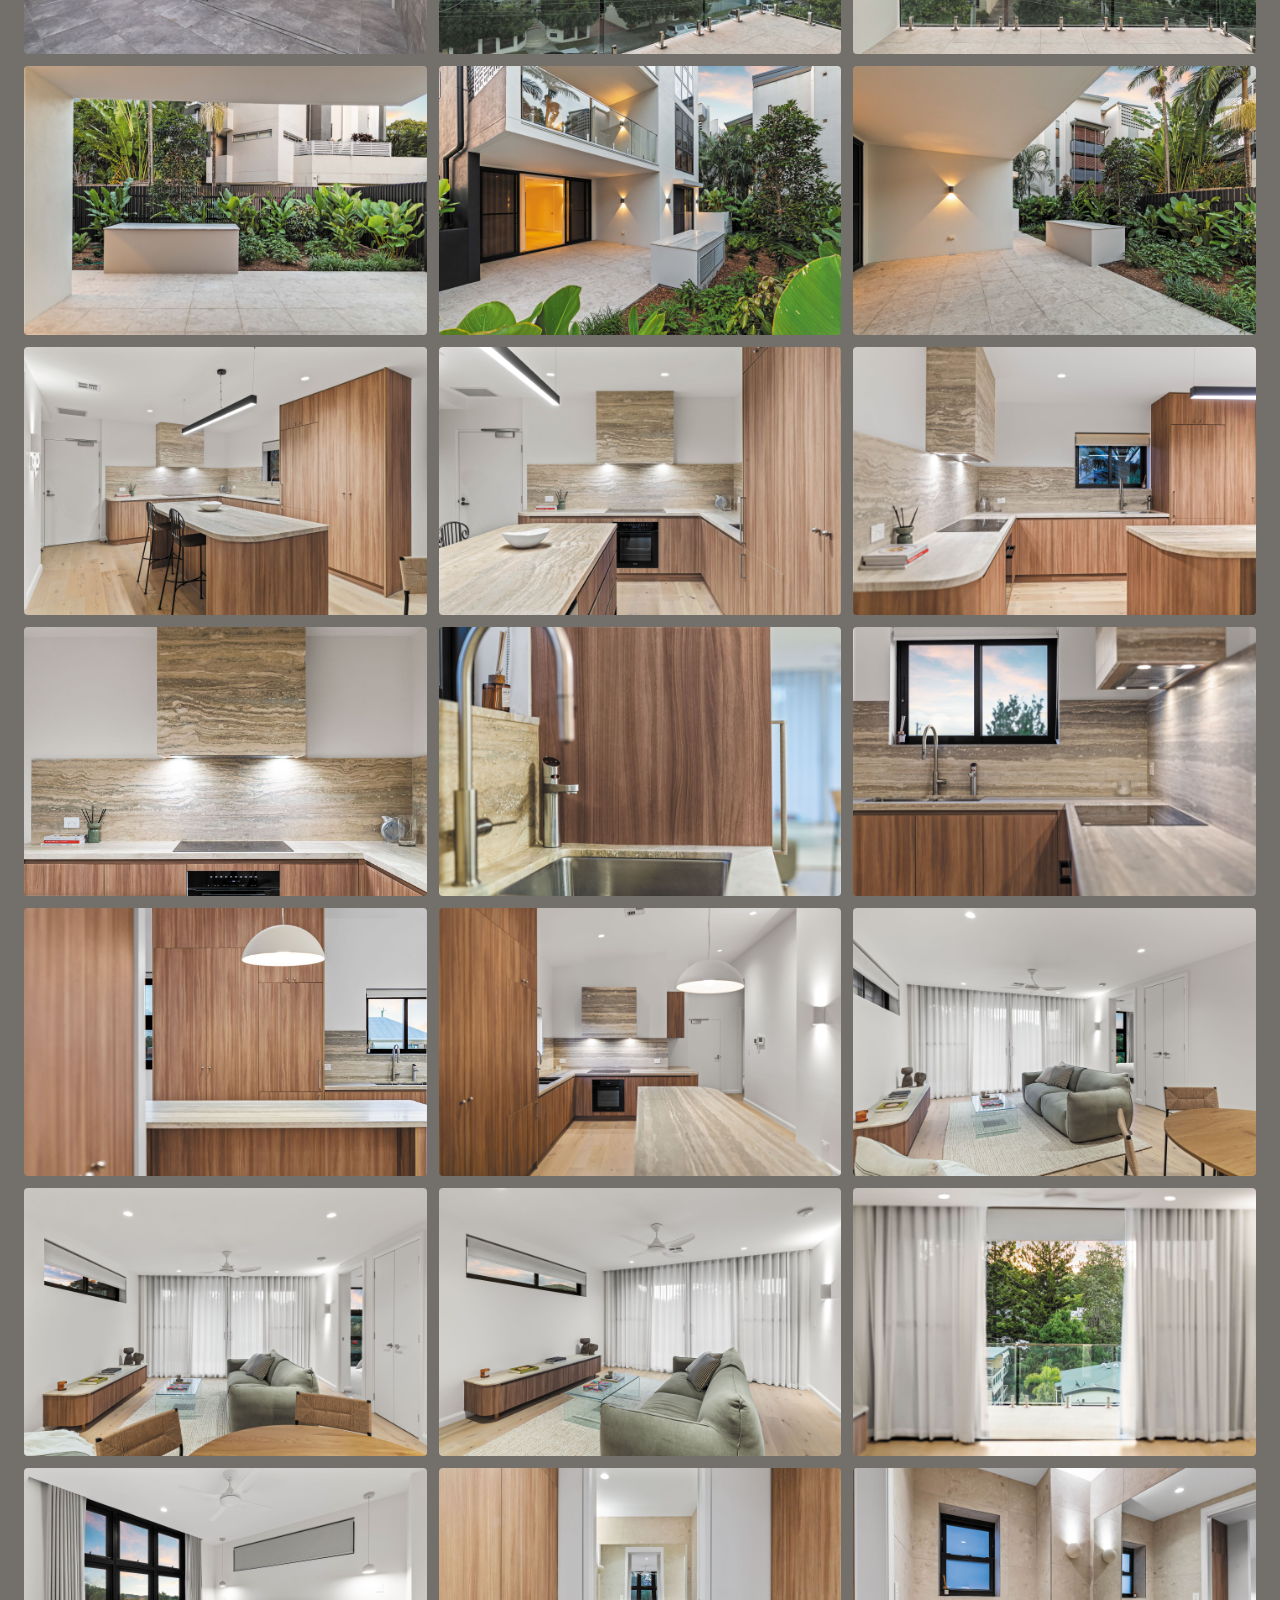
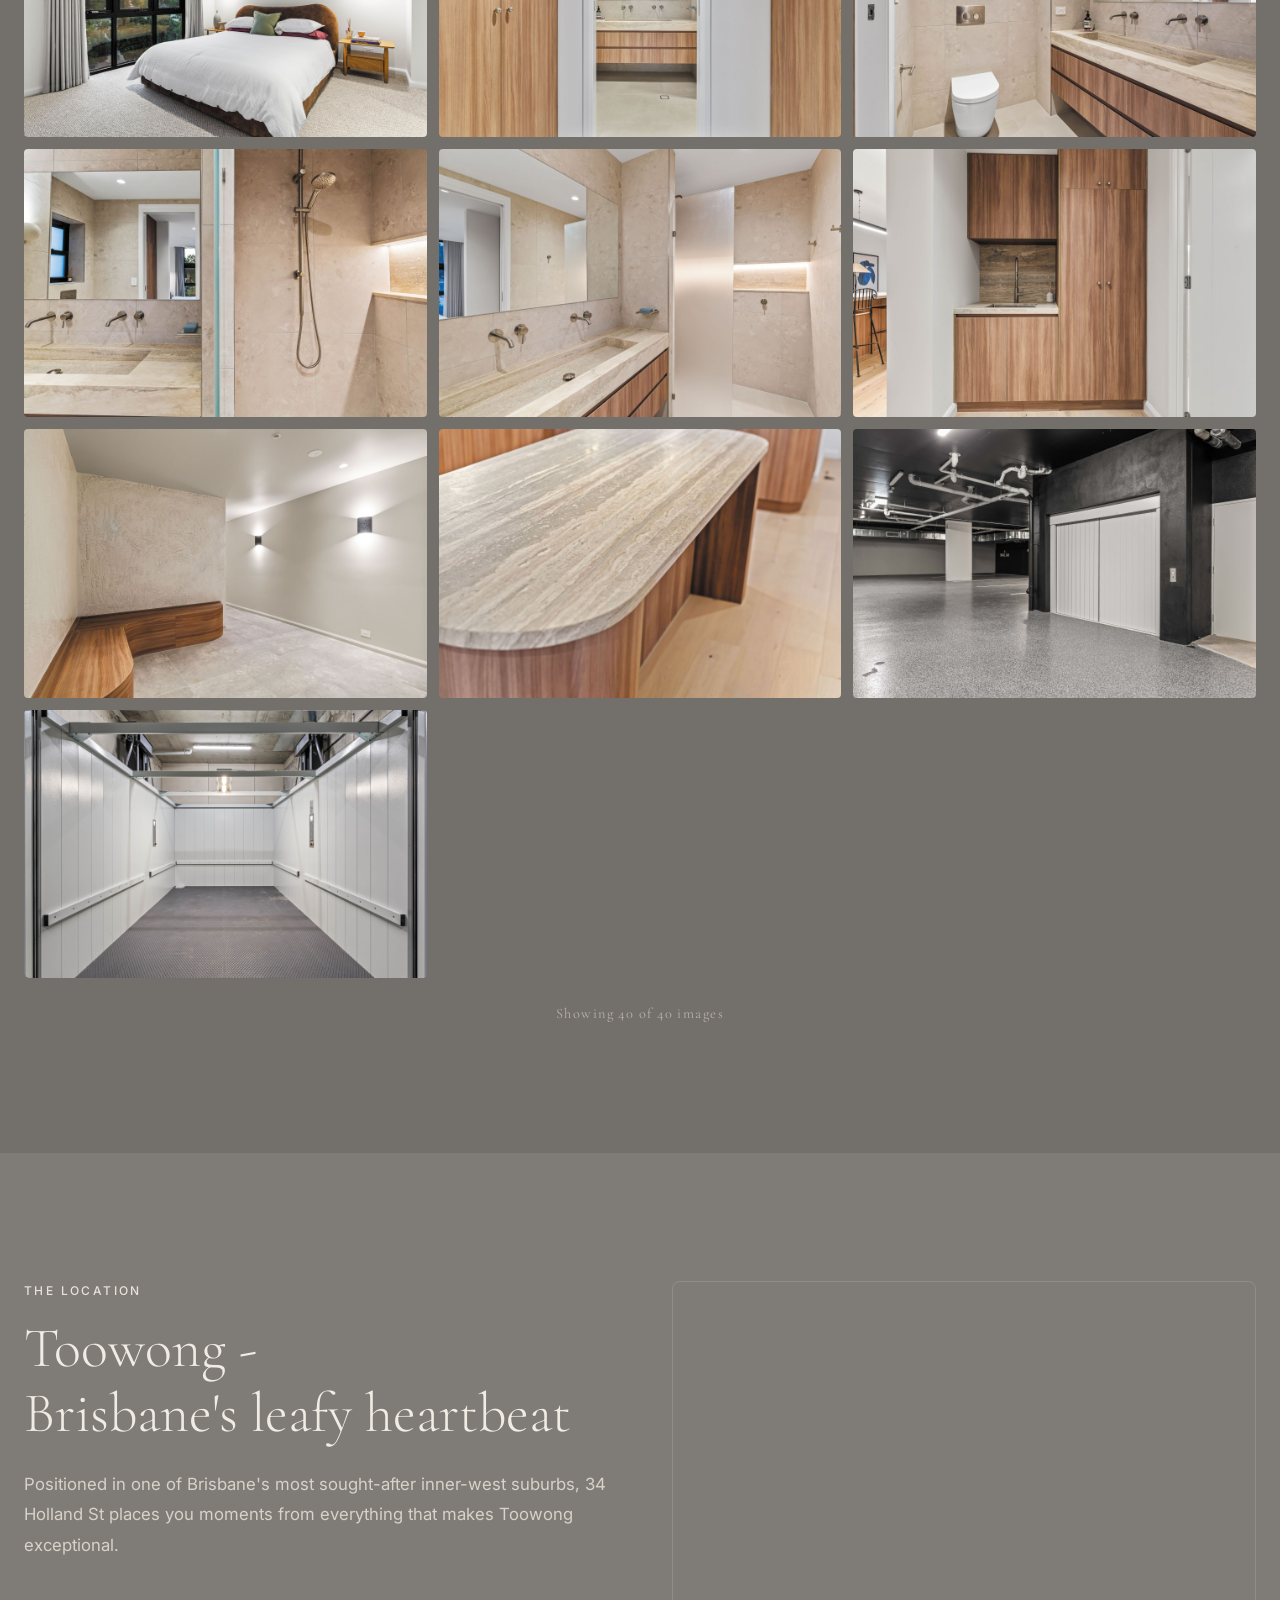
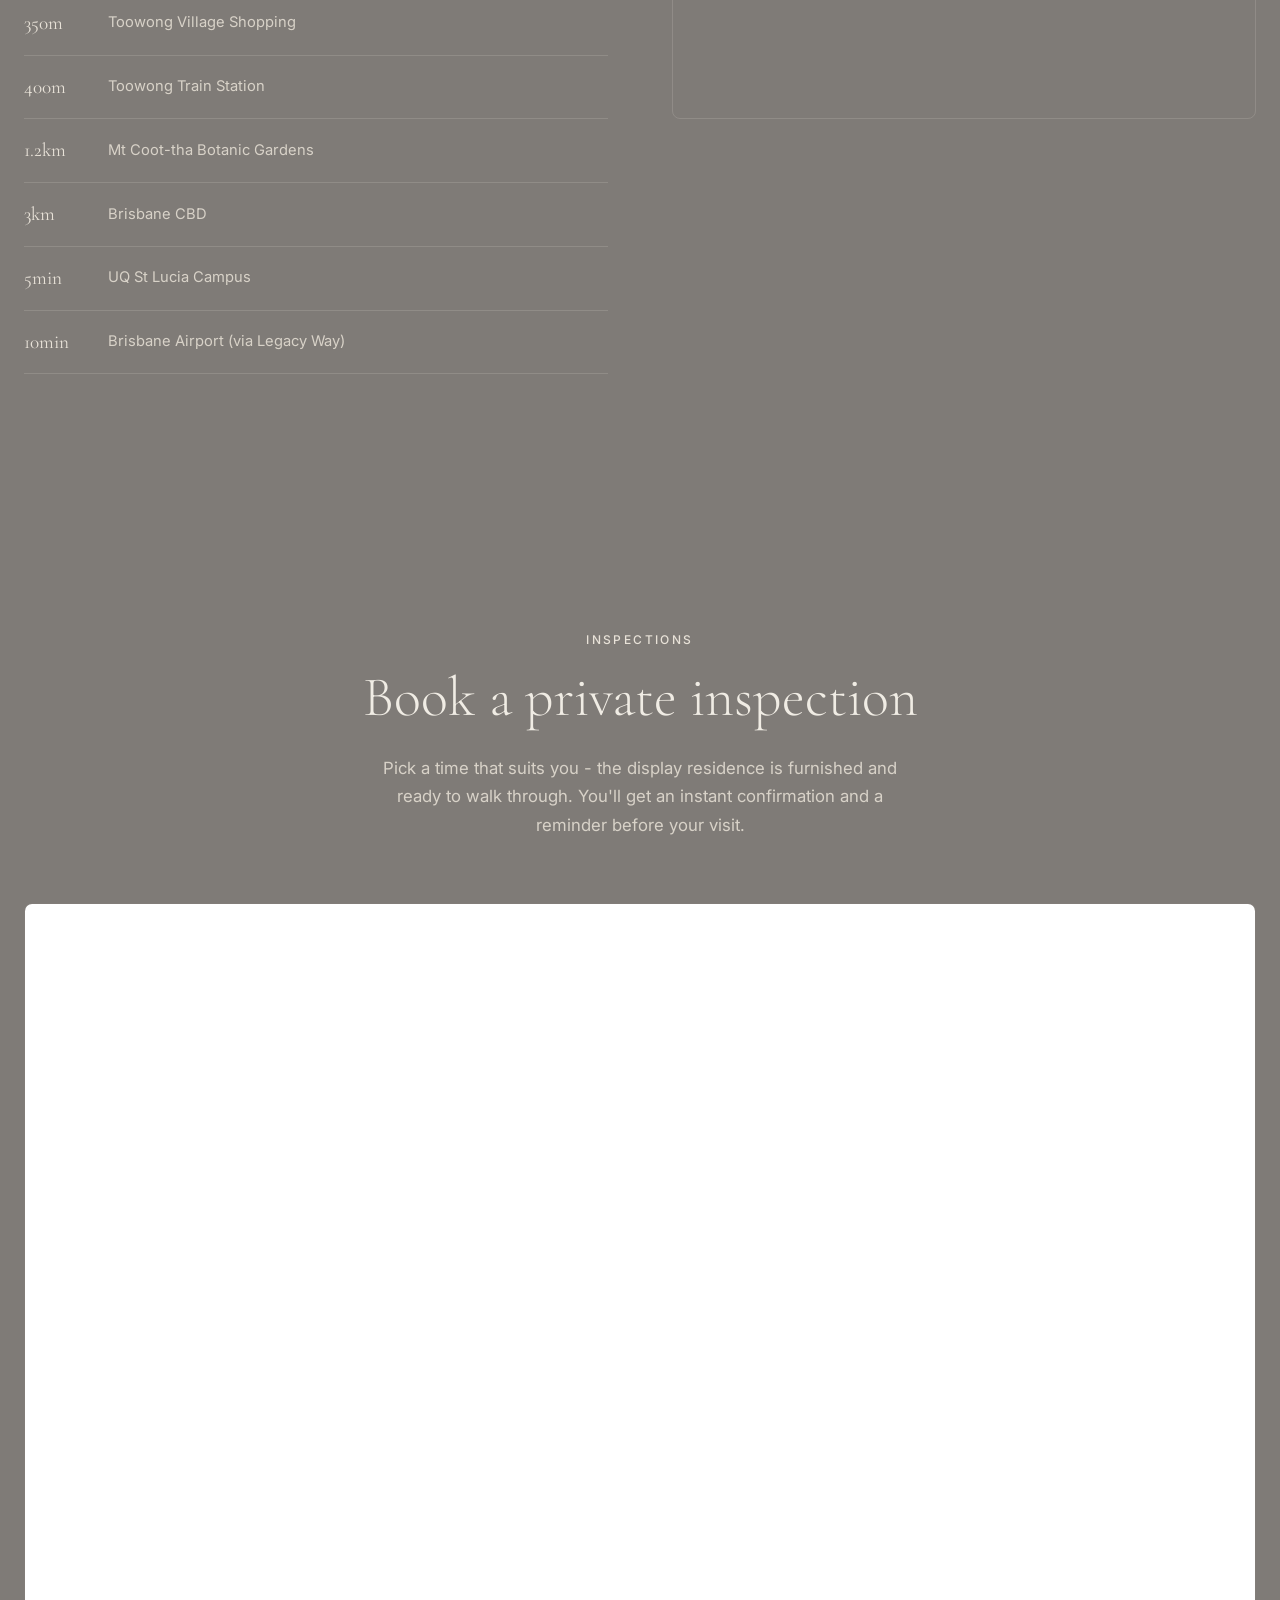
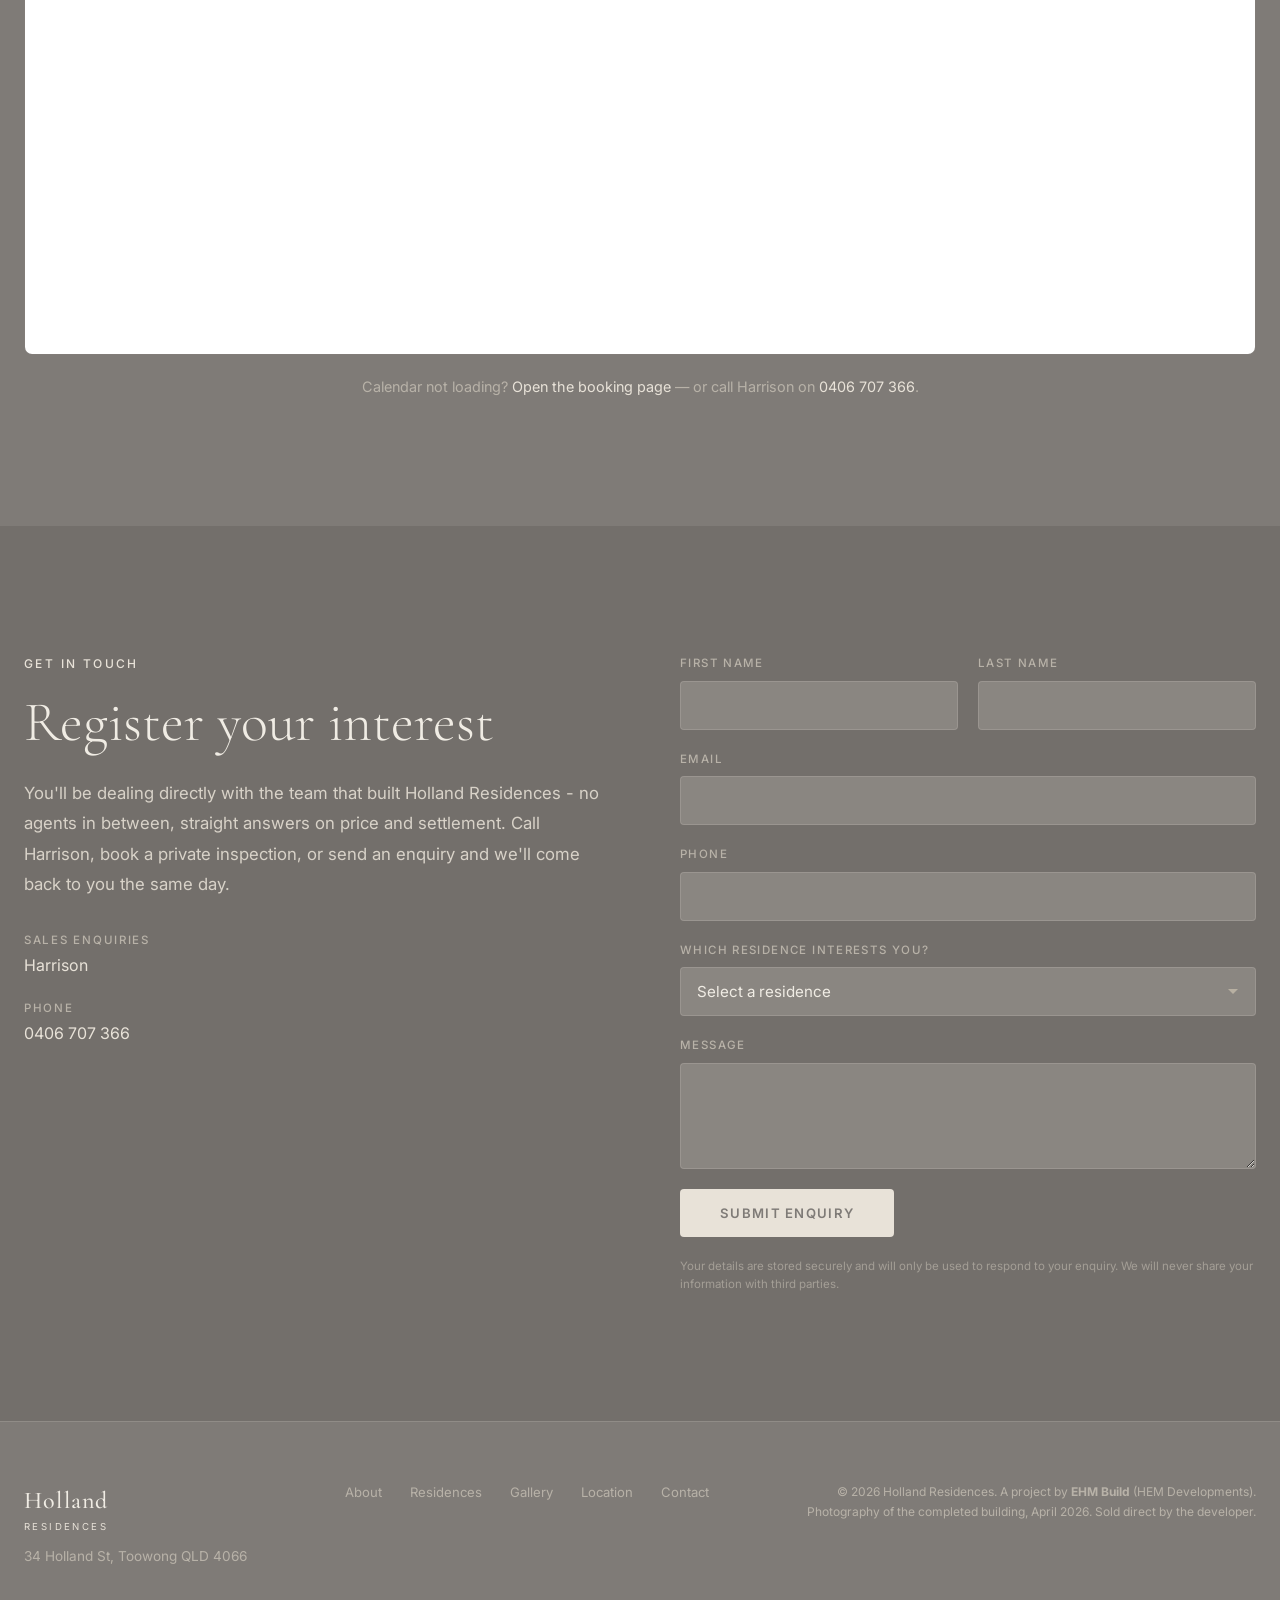
==== commit ad880d9c: "activate on-site inspection booking with Harrison's Google appointment schedule BOOKING_URL set to t" ====
--- a/index.html
+++ b/index.html
@@ -809,6 +809,19 @@
         </div>
     </section>
 
+    <!-- Booking (hidden until BOOKING_URL is set in script.js) -->
+    <section class="section booking" id="book" hidden>
+        <div class="container">
+            <div class="section-header reveal">
+                <p class="section-label">Inspections</p>
+                <h2>Book a private inspection</h2>
+                <p class="section-sub">Pick a time that suits you - the display residence is furnished and ready to walk through. You'll get an instant confirmation and a reminder before your visit.</p>
+            </div>
+            <div class="booking-frame reveal" id="bookingFrame"></div>
+            <p class="booking-fallback">Calendar not loading? <a href="https://calendar.app.google/sfRxKKS3a6QvjYow7" target="_blank" rel="noopener">Open the booking page</a> — or call Harrison on <a href="tel:+61406707366">0406 707 366</a>.</p>
+        </div>
+    </section>
+
     <!-- Contact -->
     <section class="section contact" id="contact">
         <div class="container">
--- a/styles.css
+++ b/styles.css
@@ -1815,3 +1815,37 @@
     transform: scale(1.08);
     background: rgba(20, 18, 16, 0.78);
 }
+
+/* Booking calendar */
+.booking-frame {
+    background: var(--bg-card);
+    border: 1px solid var(--border-light);
+    border-radius: 8px;
+    overflow: hidden;
+    min-height: 400px;
+}
+
+.booking-frame iframe {
+    display: block;
+    width: 100%;
+    height: 1050px;
+    border: 0;
+    background: #fff;
+}
+
+.booking-fallback {
+    text-align: center;
+    margin-top: 20px;
+    color: var(--text-muted);
+    font-size: 0.9rem;
+}
+
+.booking-fallback a {
+    color: var(--accent);
+}
+
+@media (max-width: 768px) {
+    .booking-frame iframe {
+        height: 760px;
+    }
+}
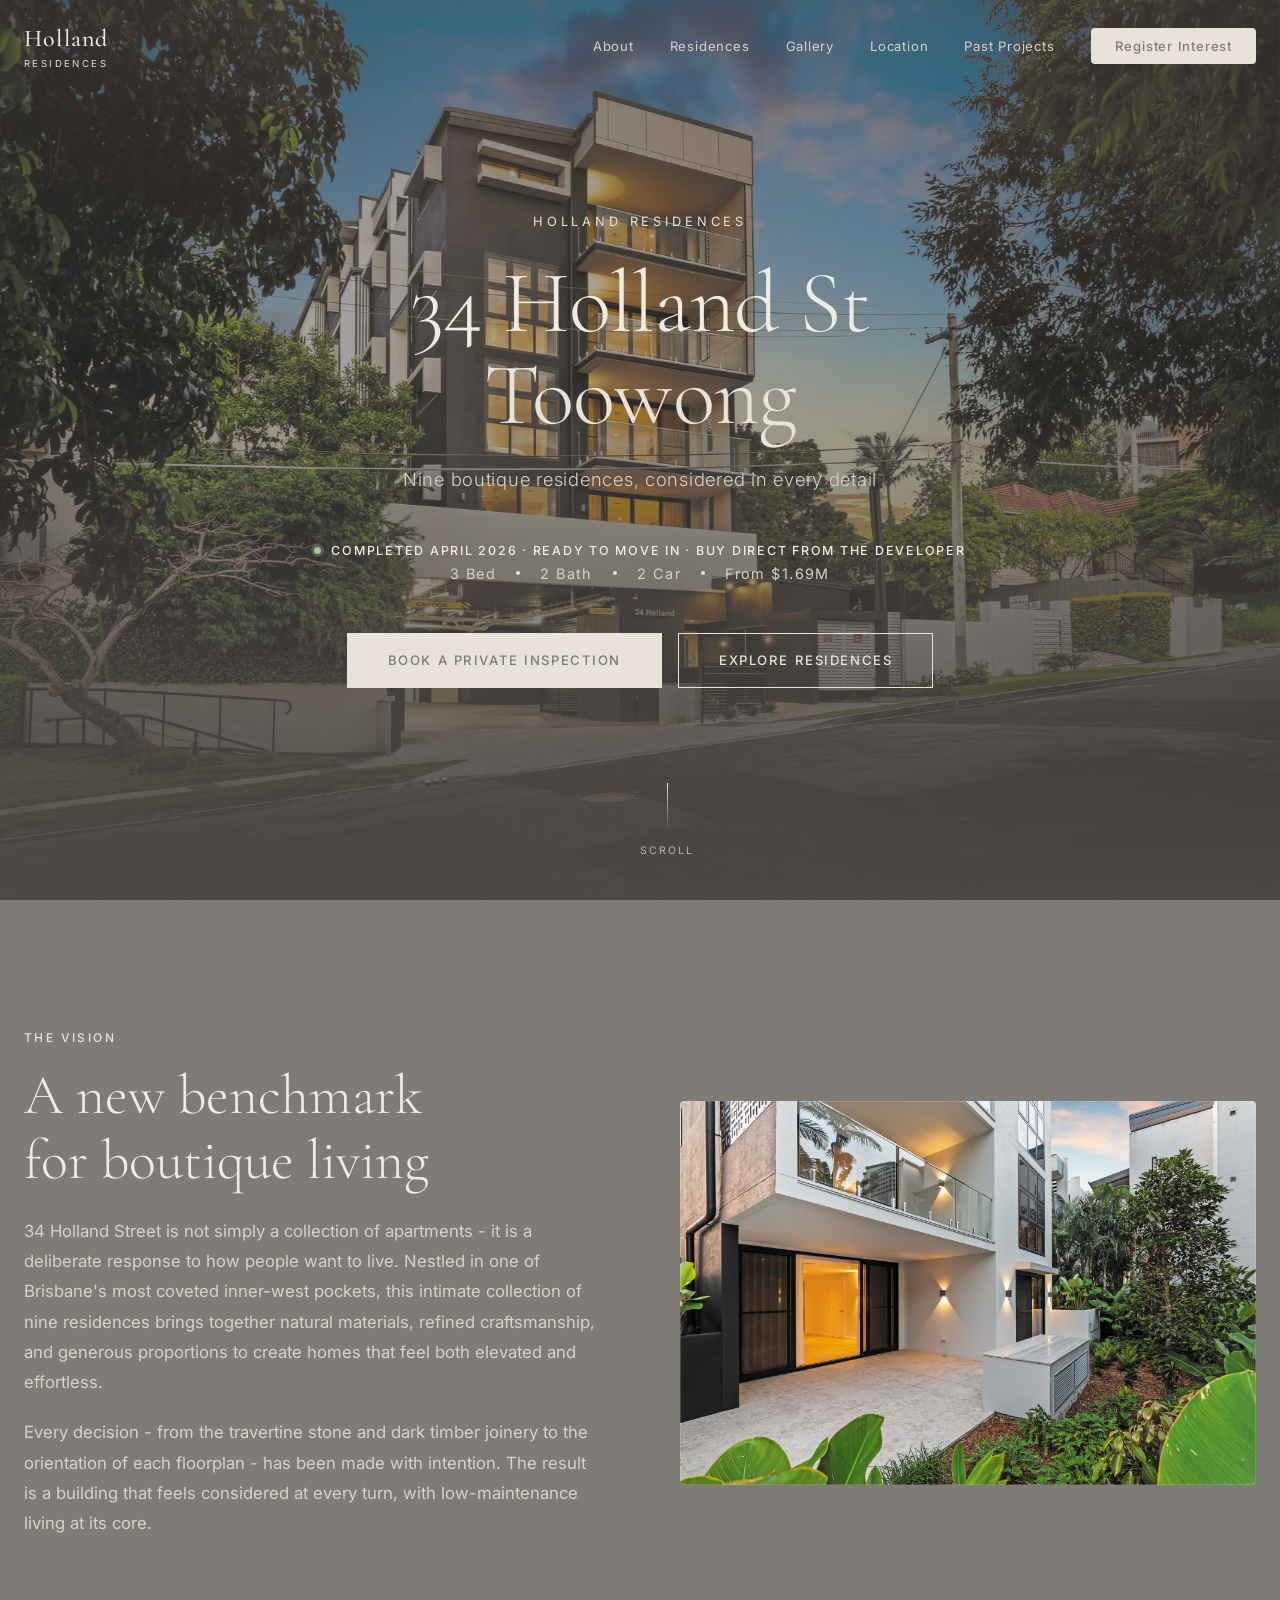
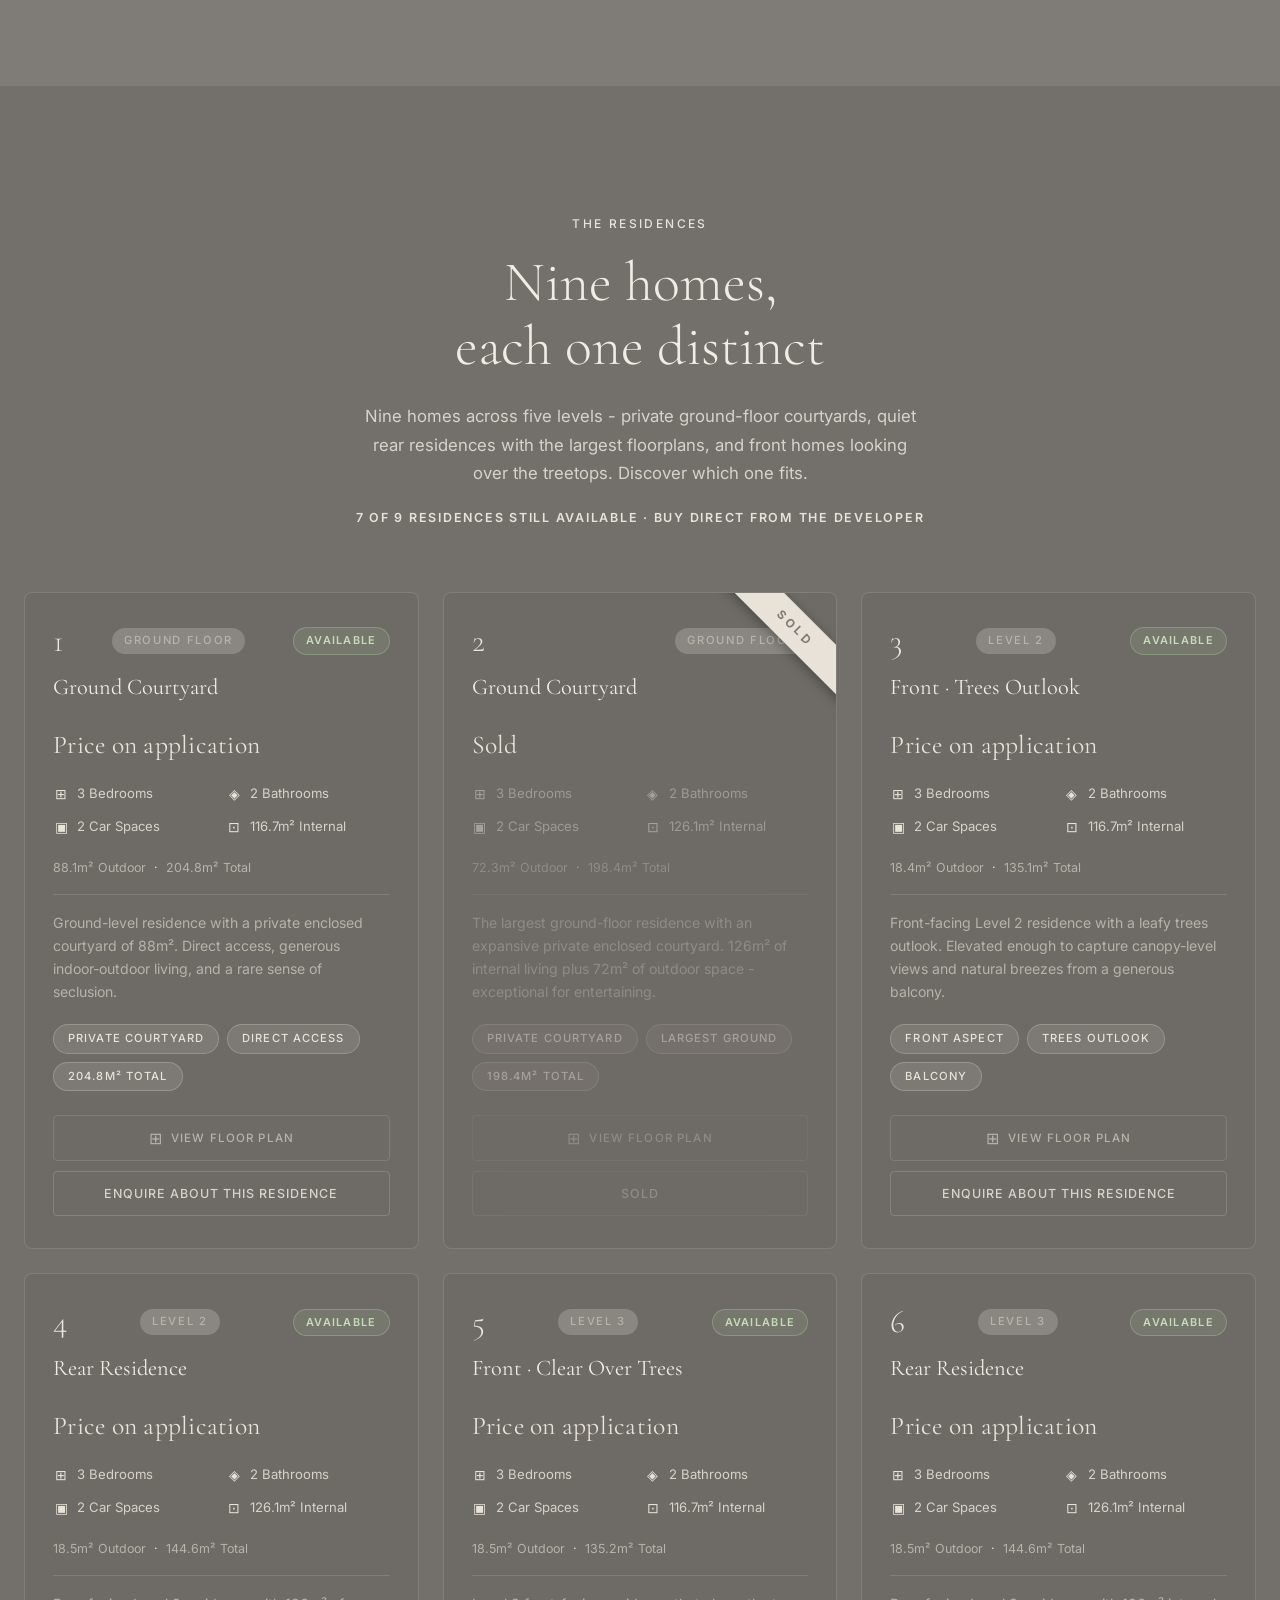
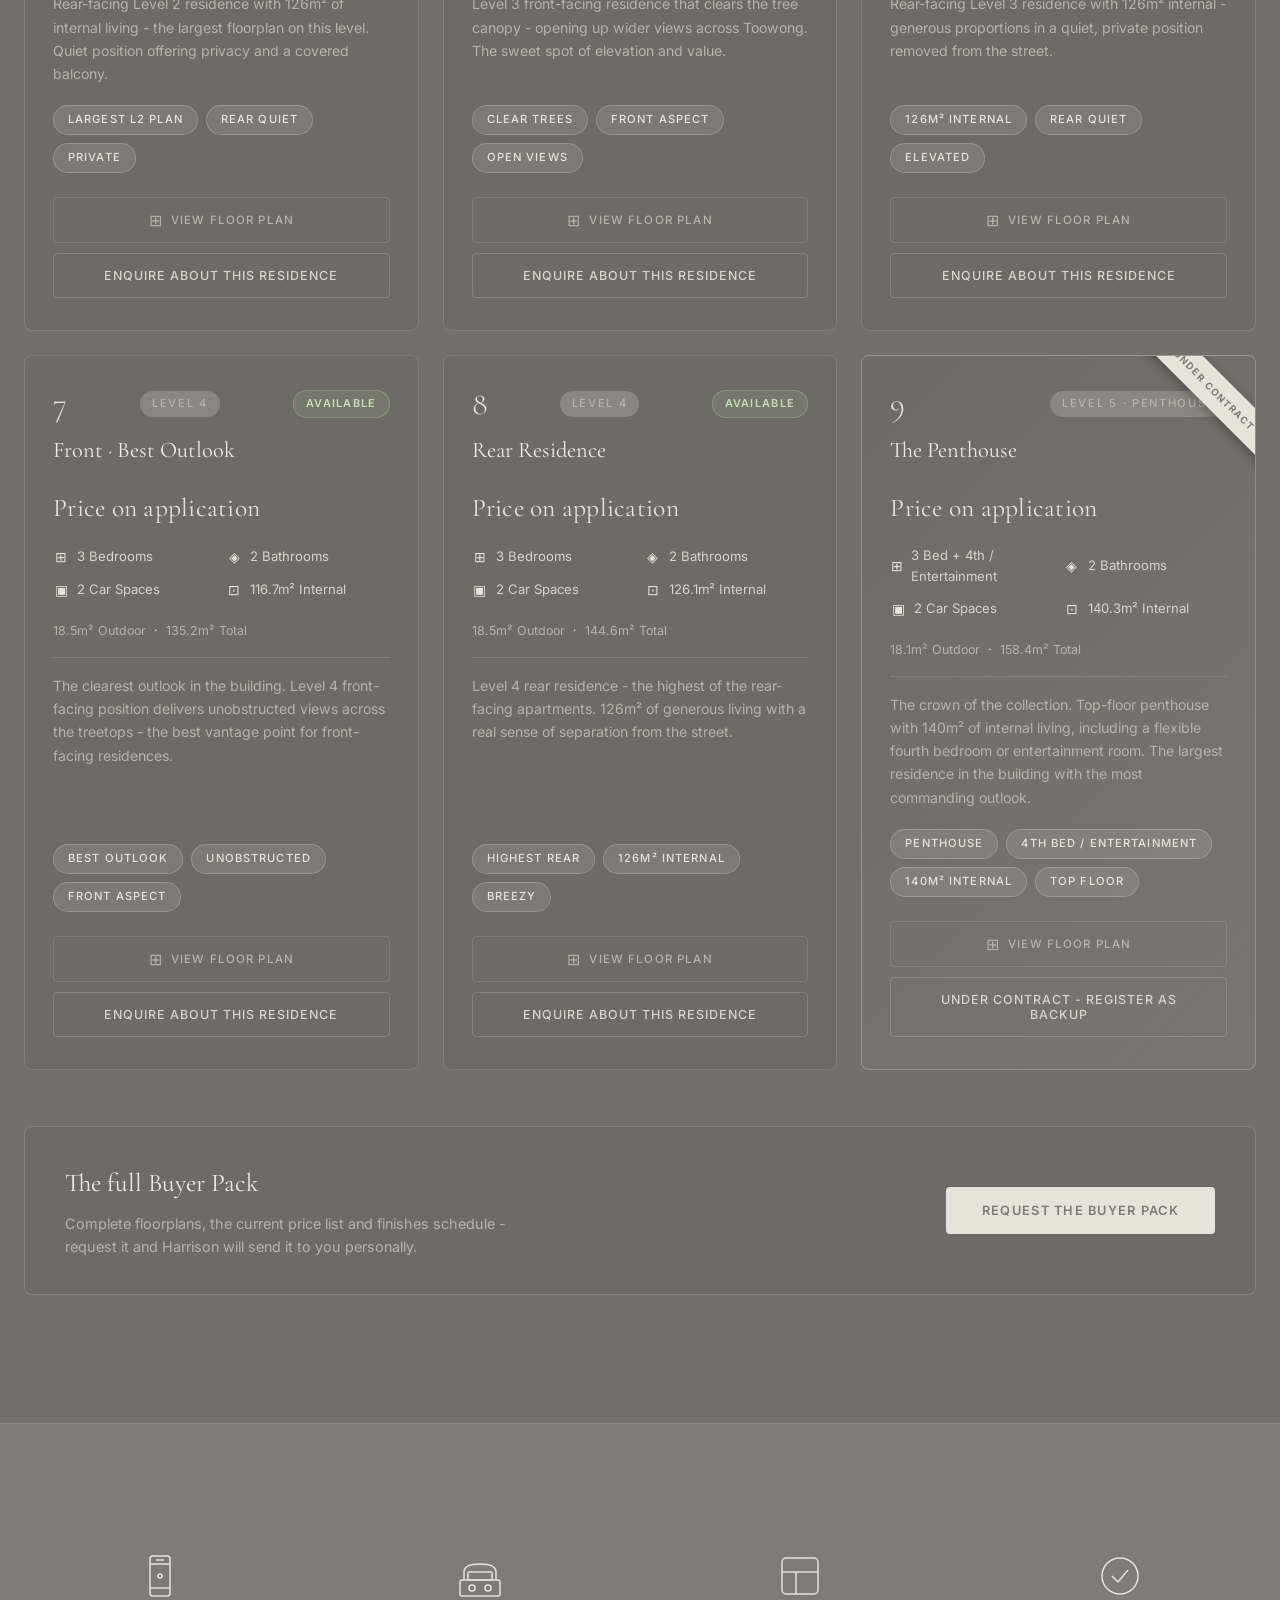
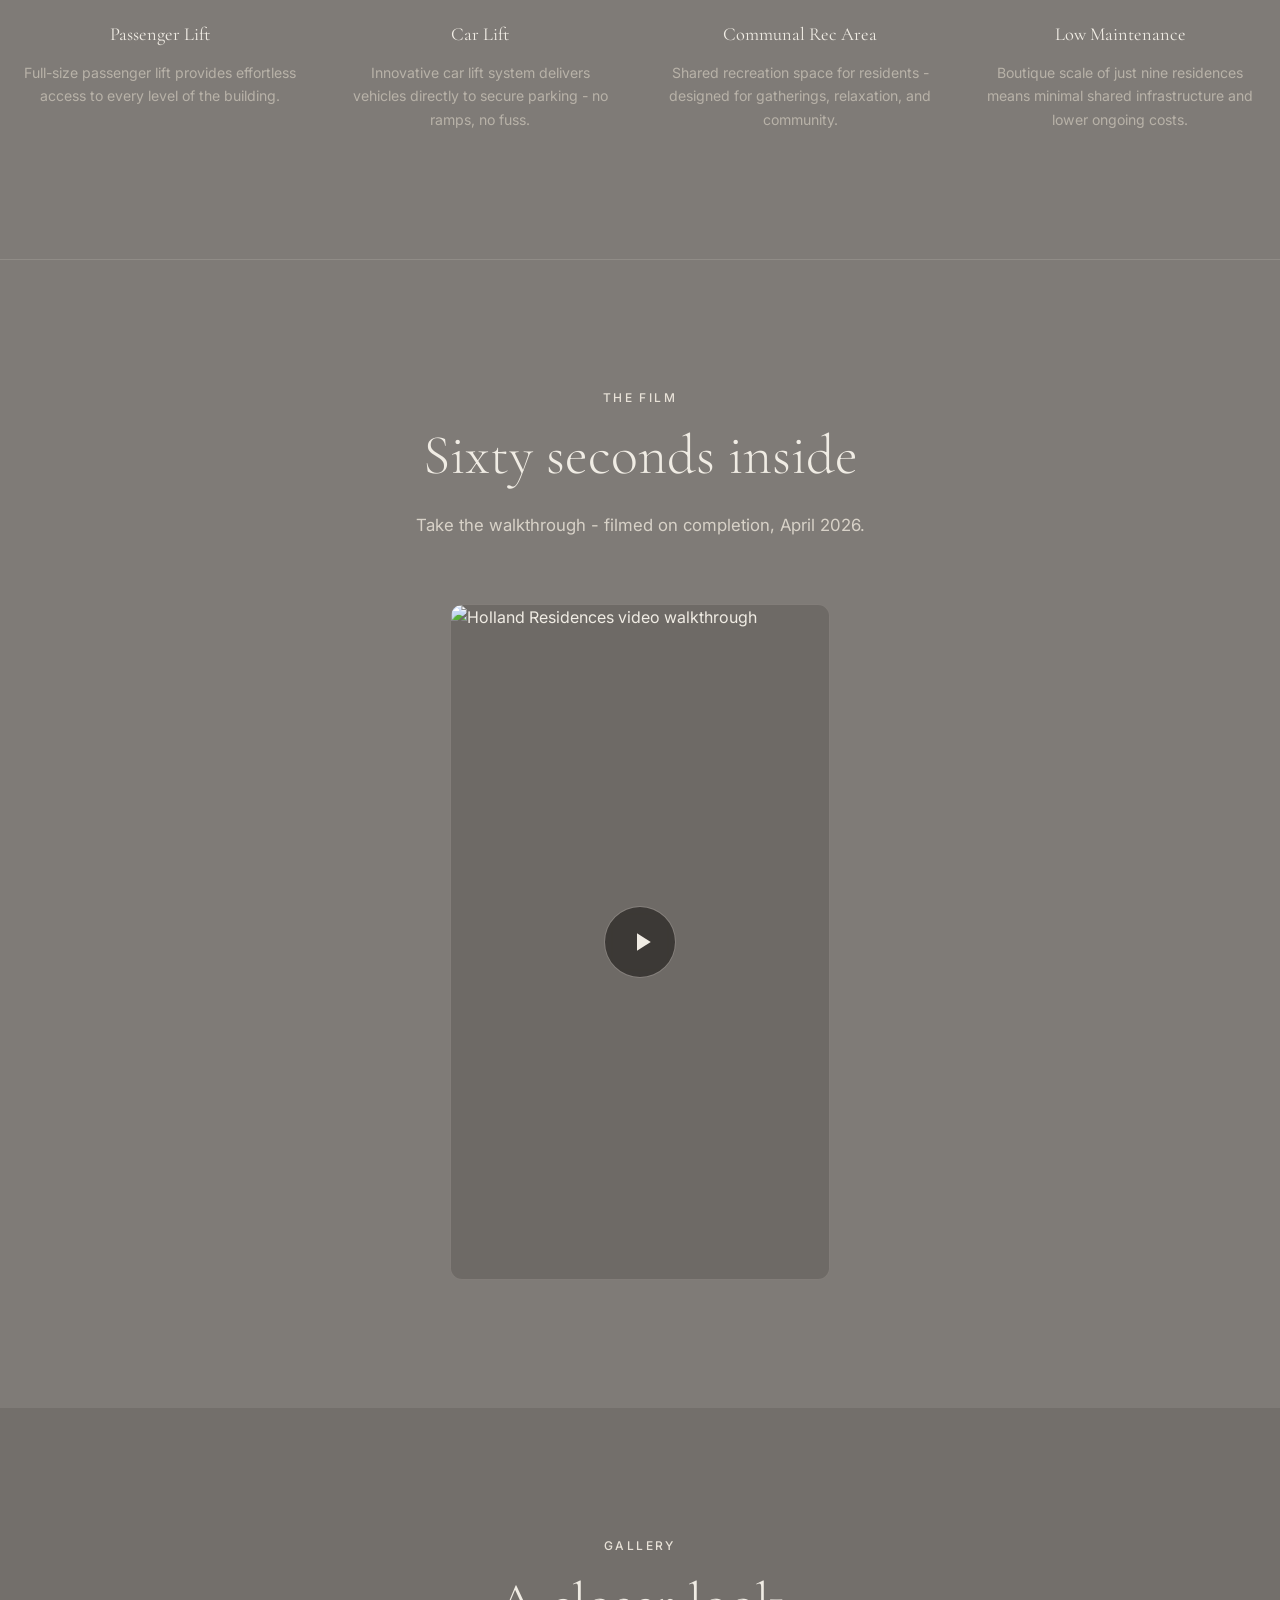
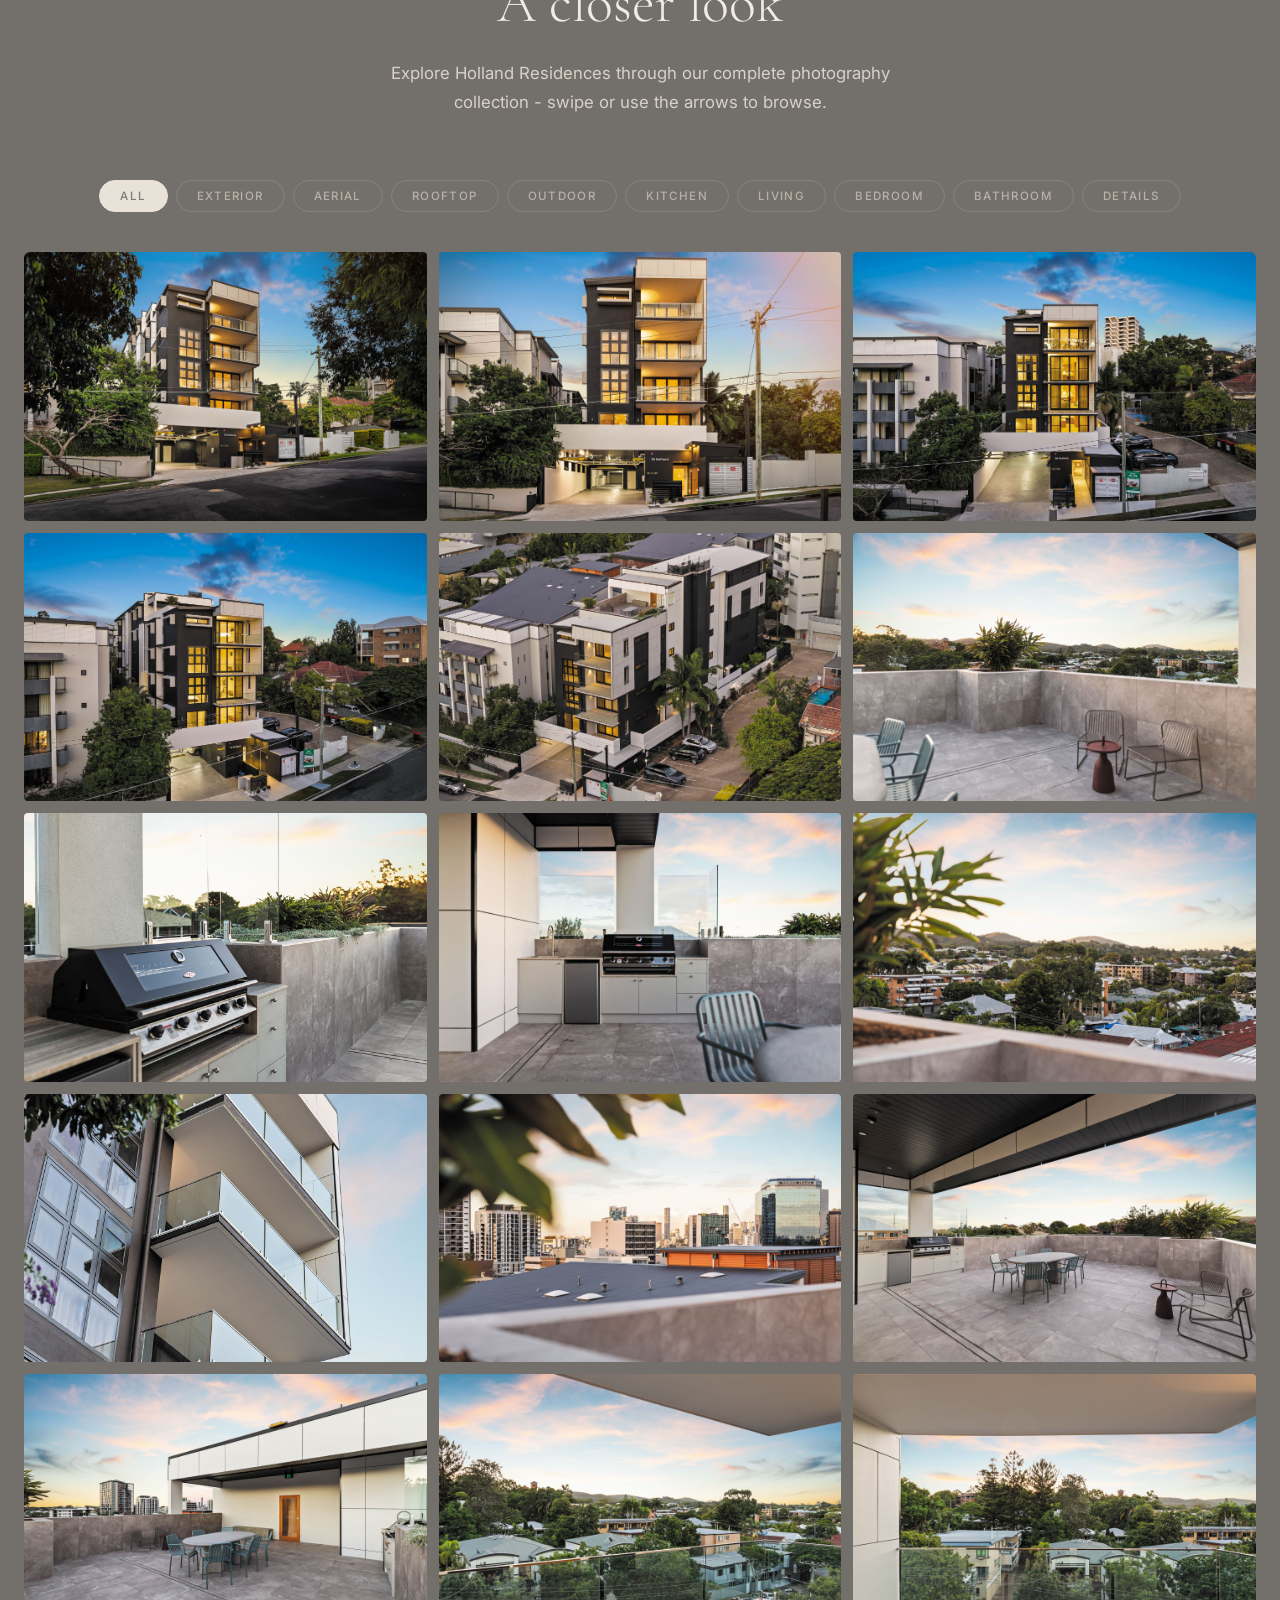
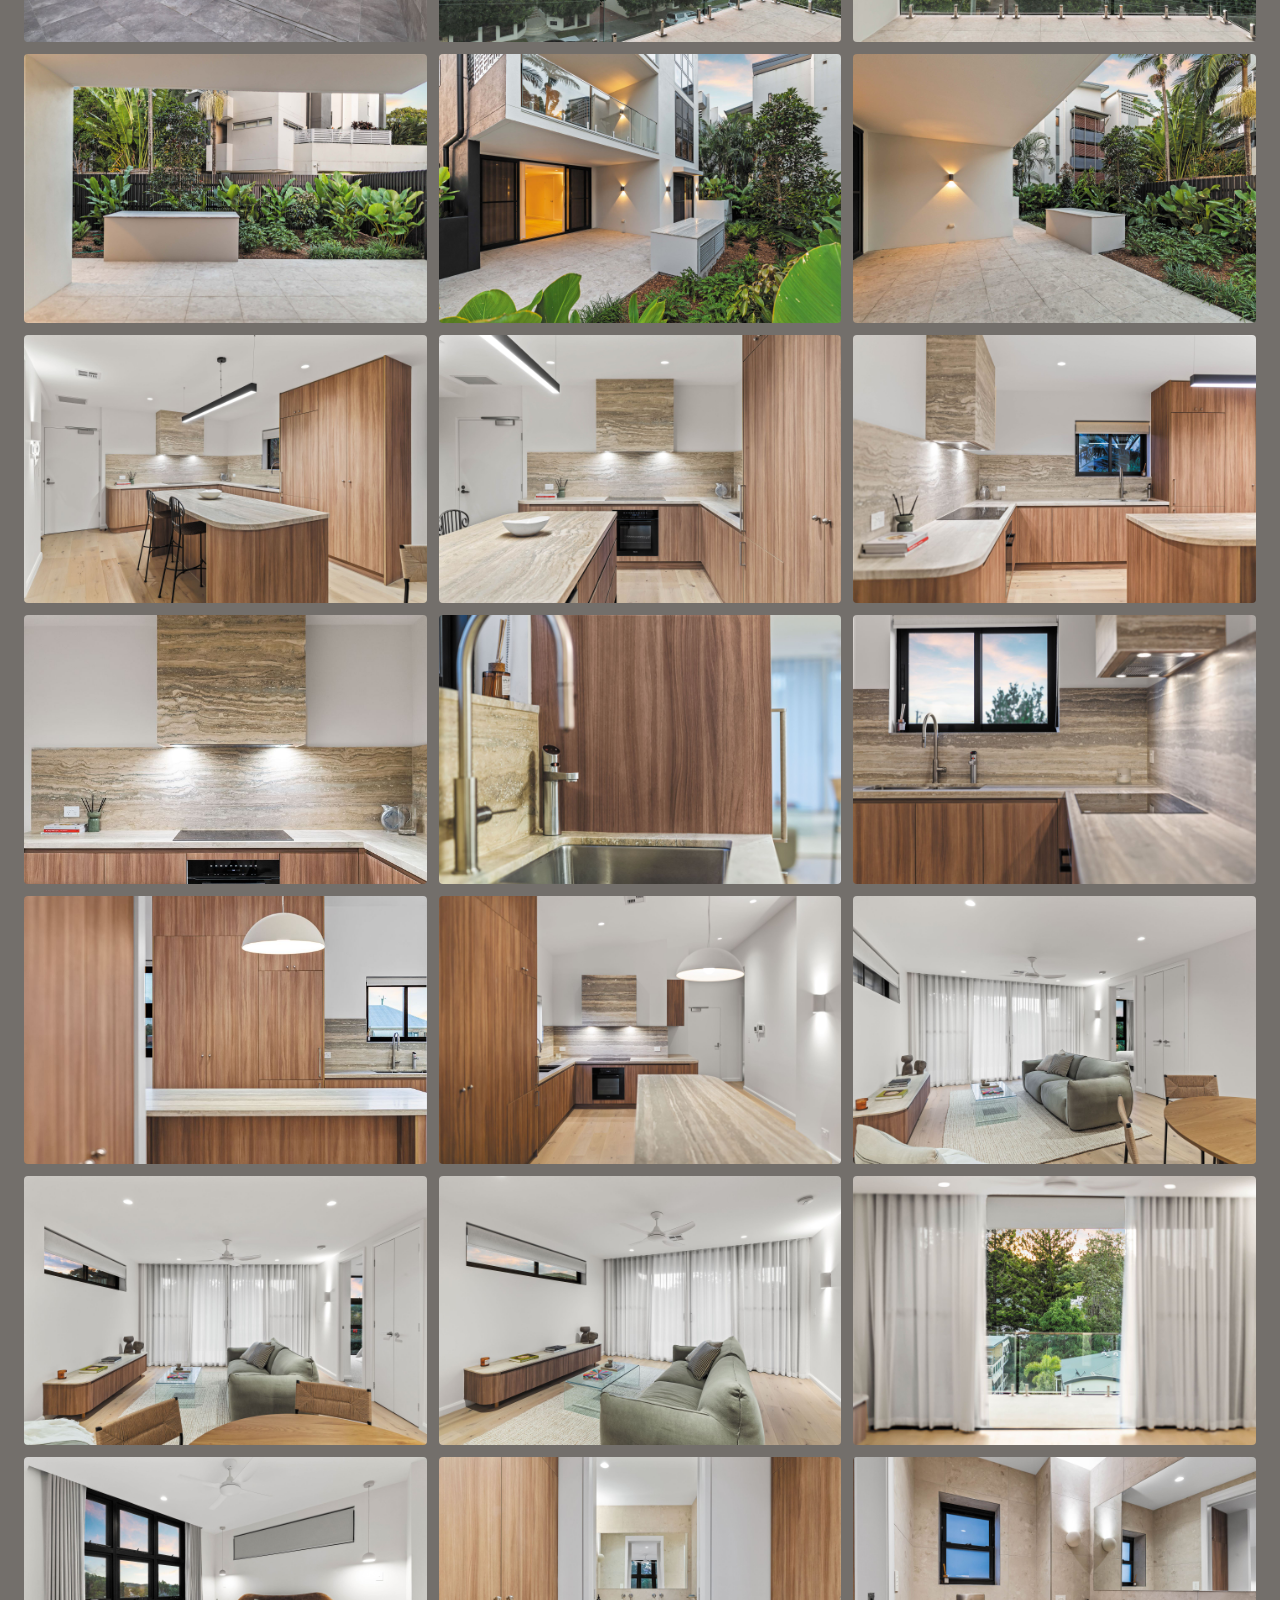
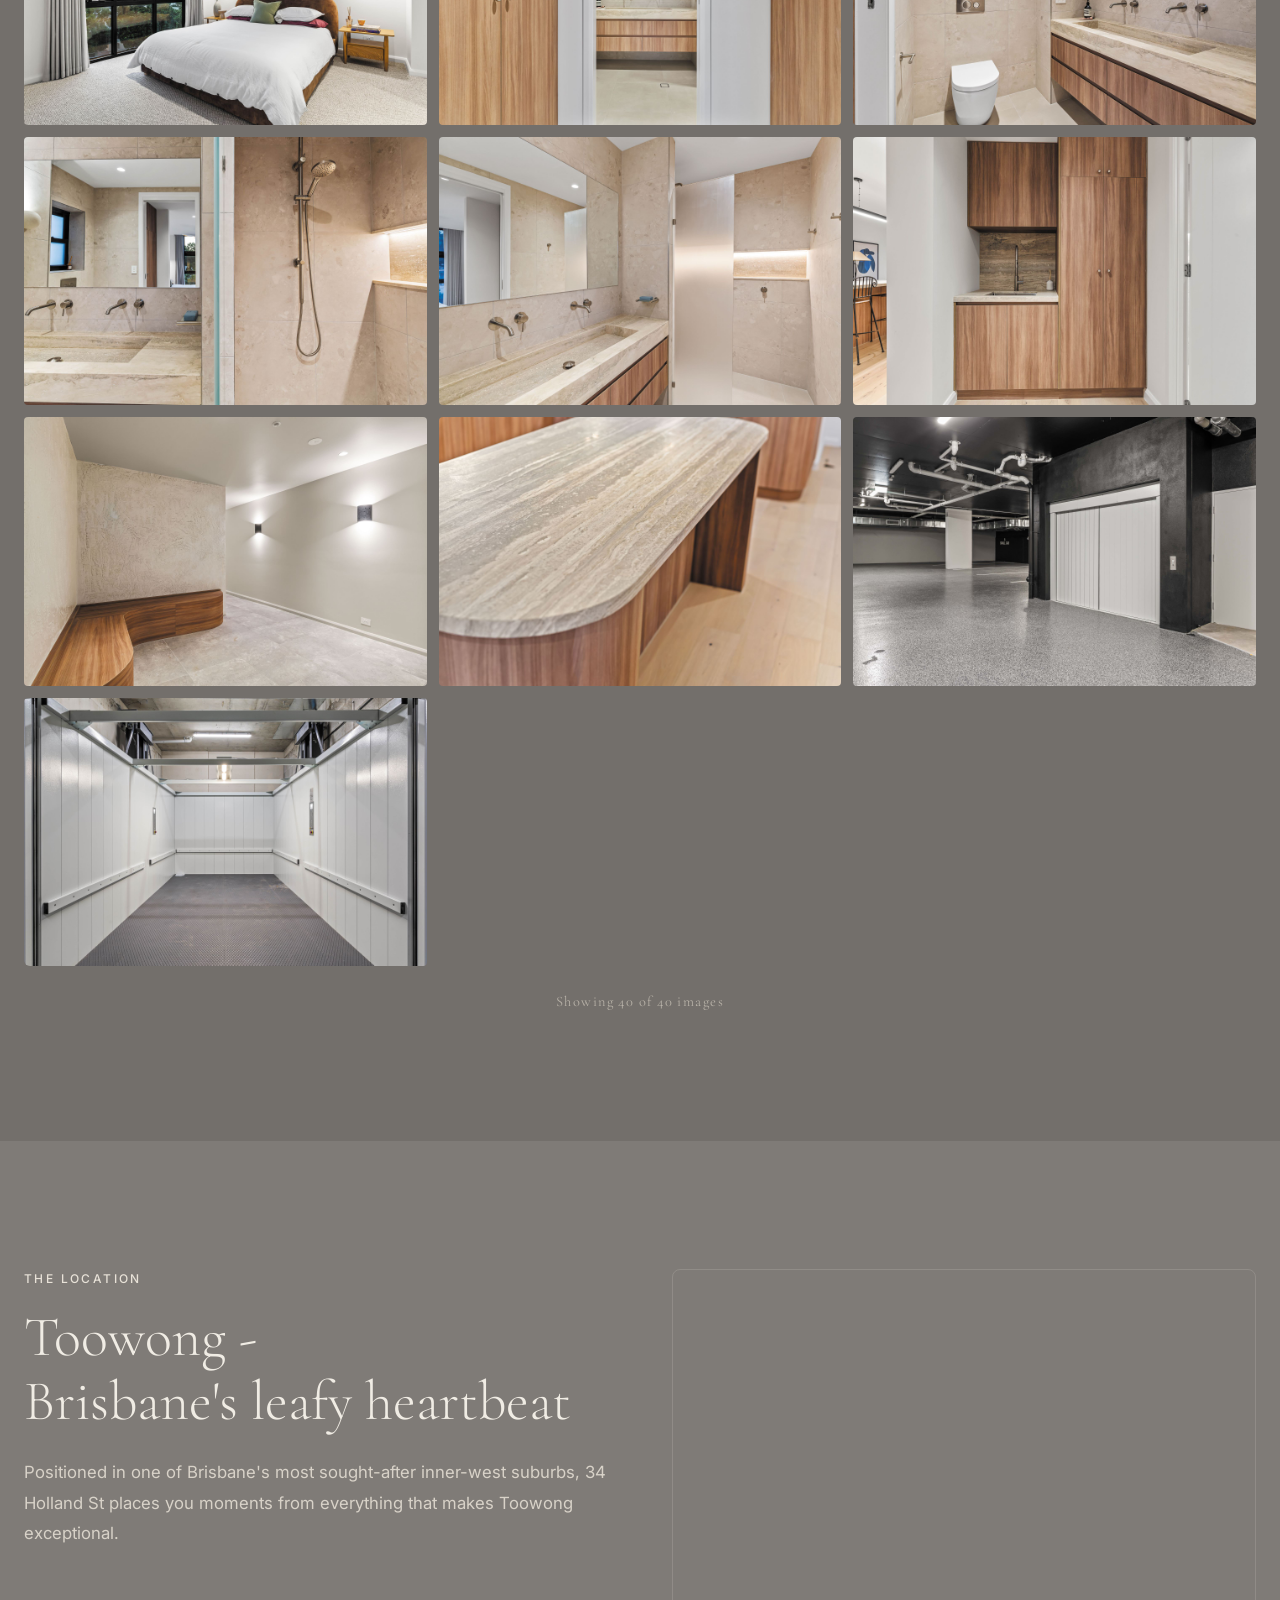
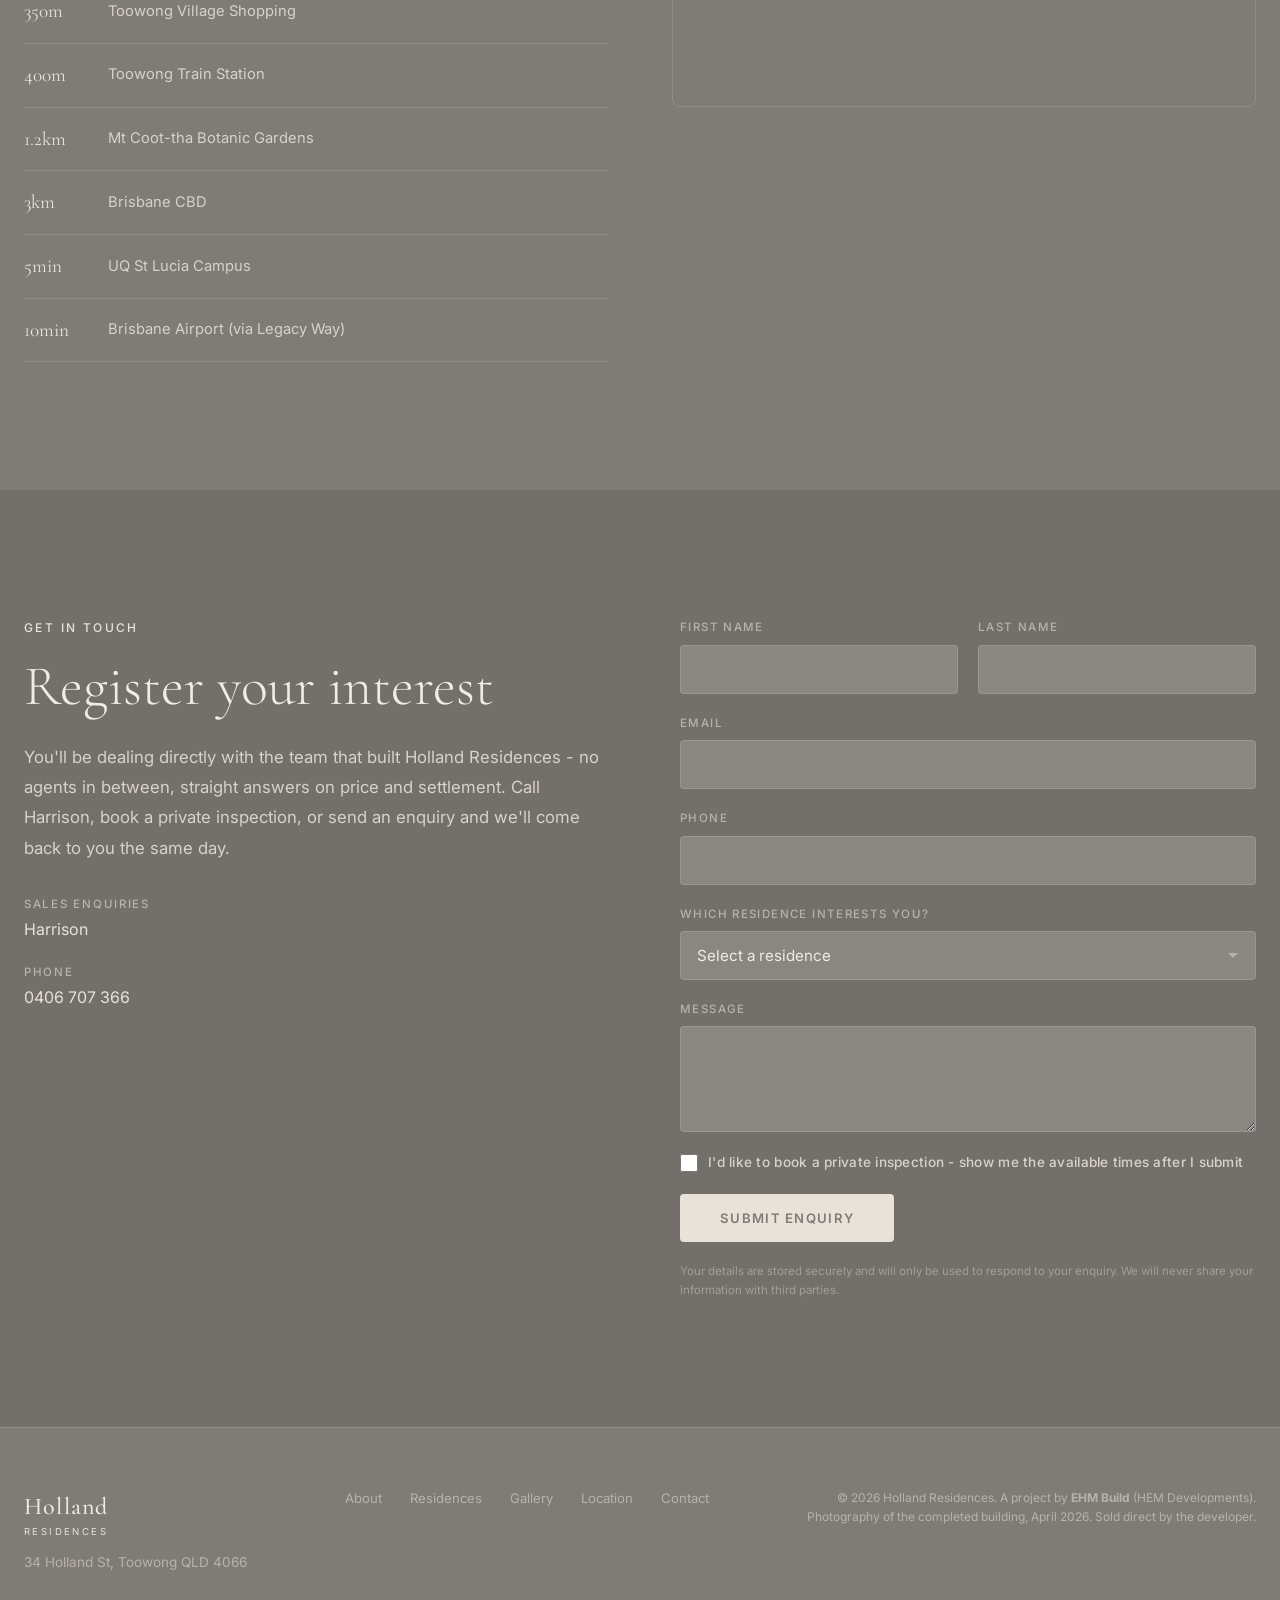
==== commit 3391ab16: "gate the booking calendar behind the enquiry form; under-contract ribbon - Inspection CTAs now tick " ====
--- a/index.html
+++ b/index.html
@@ -879,6 +879,10 @@
                         <label for="message">Message</label>
                         <textarea id="message" name="message" rows="4"></textarea>
                     </div>
+                    <div class="form-group form-check">
+                        <input type="checkbox" id="bookInspection" name="bookInspection">
+                        <label for="bookInspection">I'd like to book a private inspection - show me the available times after I submit</label>
+                    </div>
                     <!-- Honeypot - invisible to humans, catches bots -->
                     <div class="form-hp" aria-hidden="true">
                         <label for="website">Website</label>
--- a/styles.css
+++ b/styles.css
@@ -1534,7 +1534,8 @@
     border: 1px solid var(--border-light);
 }
 
-.unit-card[data-status="sold"] {
+.unit-card[data-status="sold"],
+.unit-card[data-status="under-offer"] {
     position: relative;
     overflow: hidden;
 }
@@ -1553,6 +1554,13 @@
 .unit-card[data-status="sold"] .unit-floorplan-btn,
 .unit-card[data-status="sold"] .unit-btn {
     opacity: 0.45;
+}
+
+.sold-ribbon.sold-ribbon--long {
+    font-size: 0.6rem;
+    letter-spacing: 0.16em;
+    padding-top: 9px;
+    padding-bottom: 9px;
 }
 
 .sold-ribbon {
@@ -1849,3 +1857,31 @@
         height: 760px;
     }
 }
+
+/* Ribbon replaces the Signature badge on sold/under-contract cards */
+.unit-card--featured[data-status="sold"]::before,
+.unit-card--featured[data-status="under-offer"]::before {
+    display: none;
+}
+
+/* Inspection tick-box in the enquiry form */
+.form-check {
+    flex-direction: row;
+    align-items: flex-start;
+    gap: 10px;
+}
+
+.form-check input[type="checkbox"] {
+    width: 18px;
+    height: 18px;
+    margin-top: 2px;
+    flex-shrink: 0;
+    accent-color: var(--accent);
+}
+
+.form-check label {
+    text-transform: none;
+    letter-spacing: 0.02em;
+    font-size: 0.85rem;
+    color: var(--text-secondary);
+}
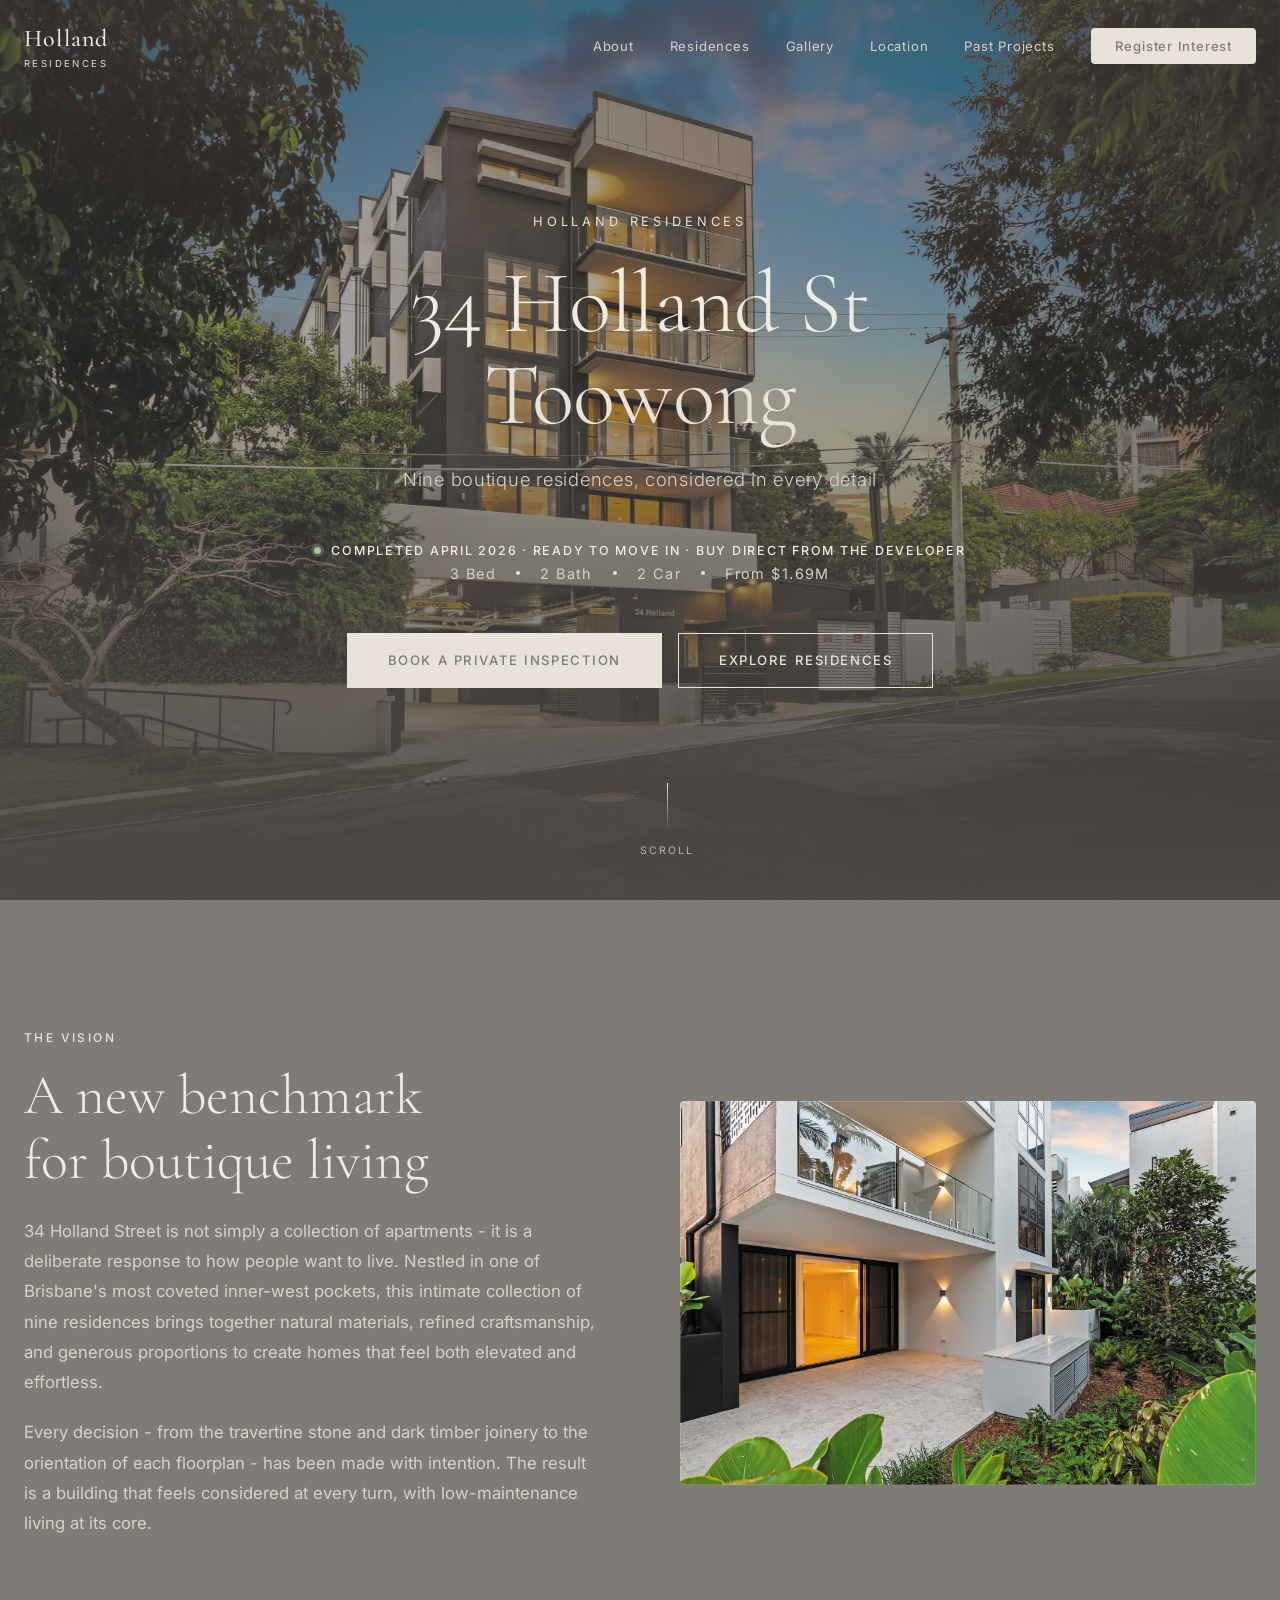
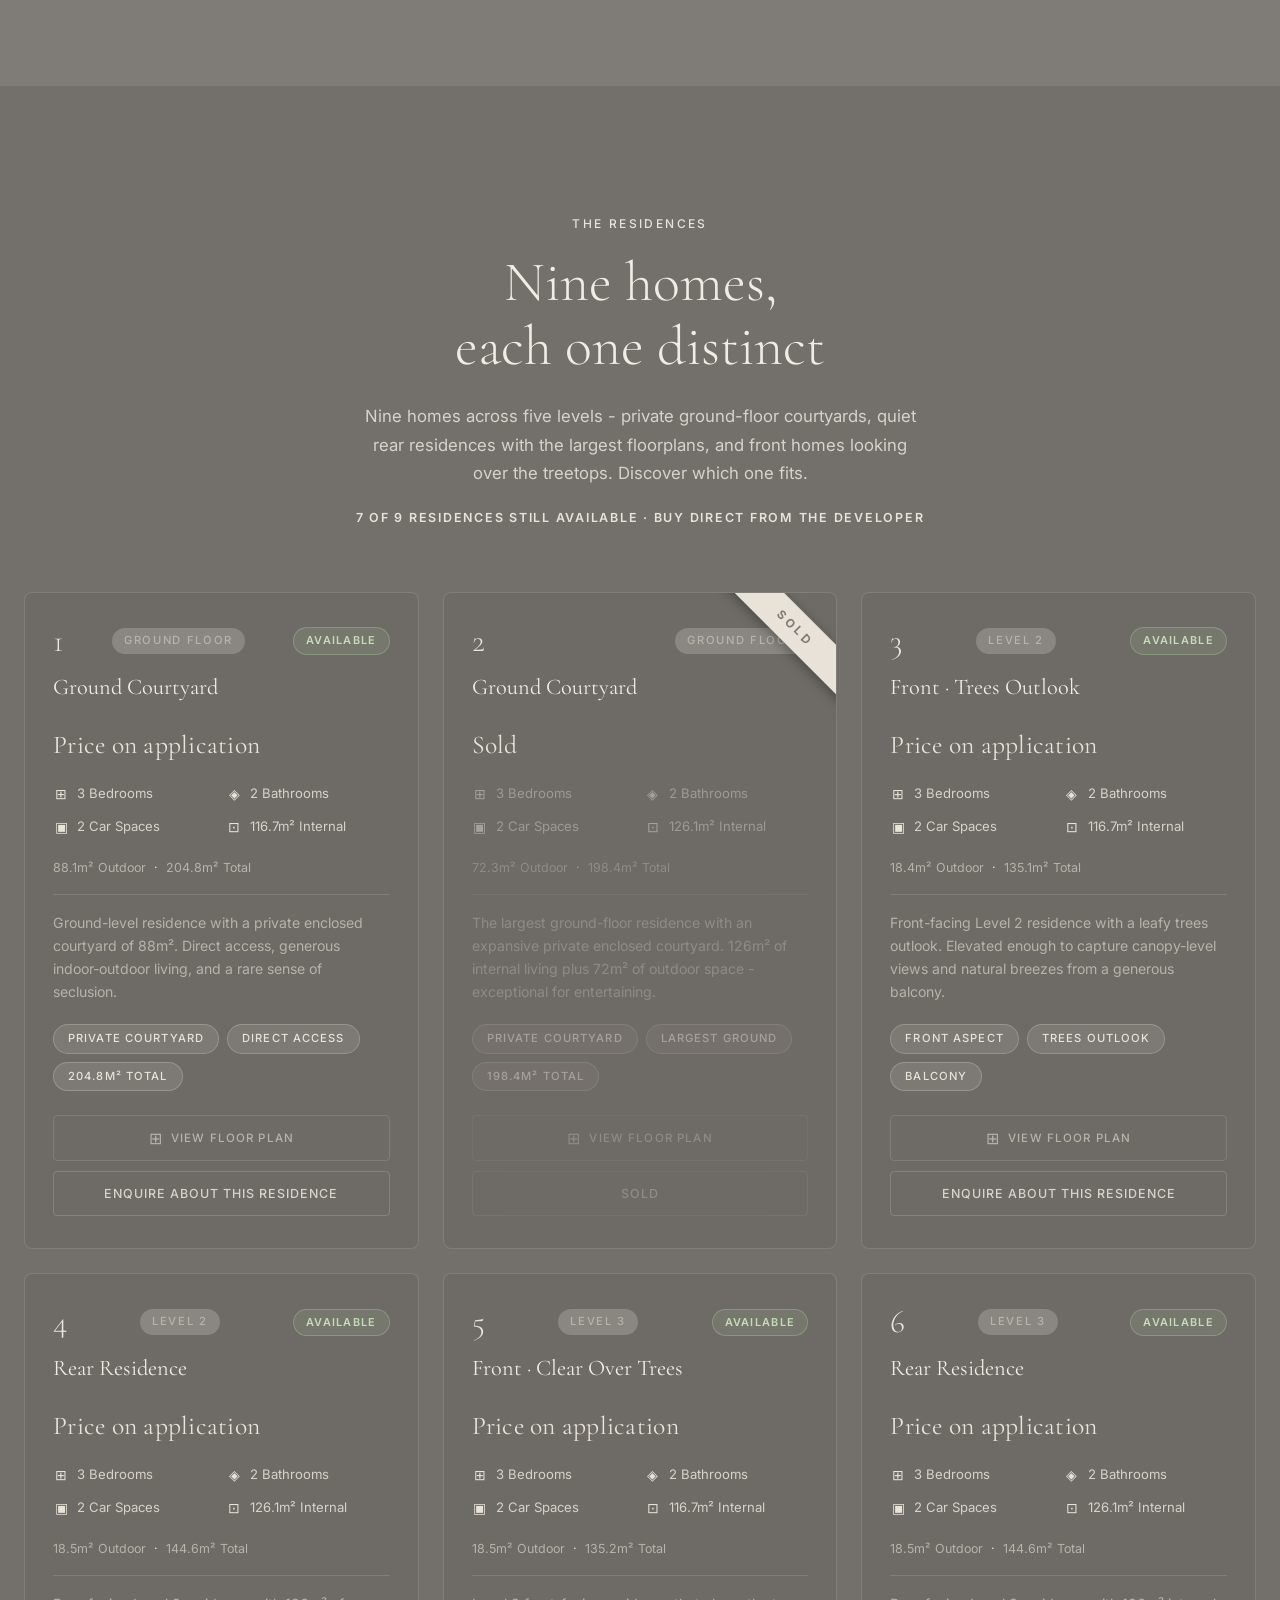
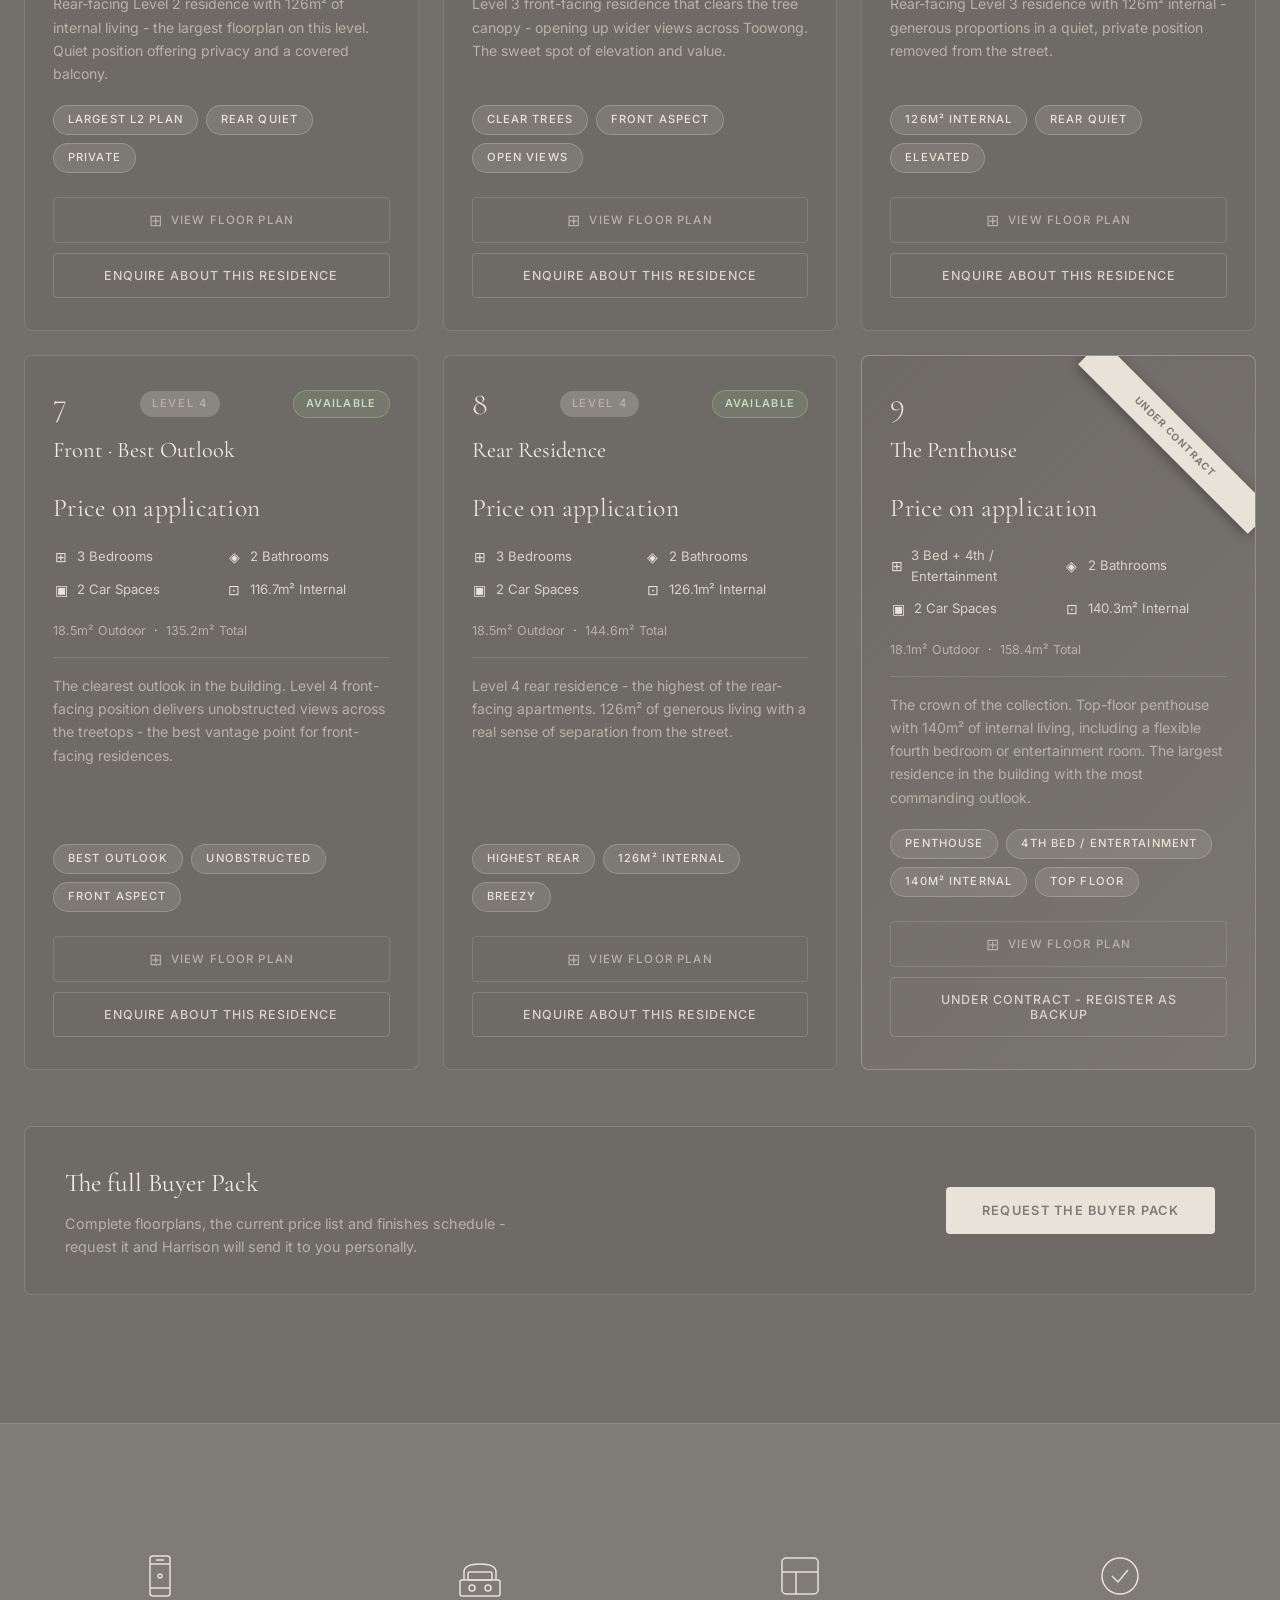
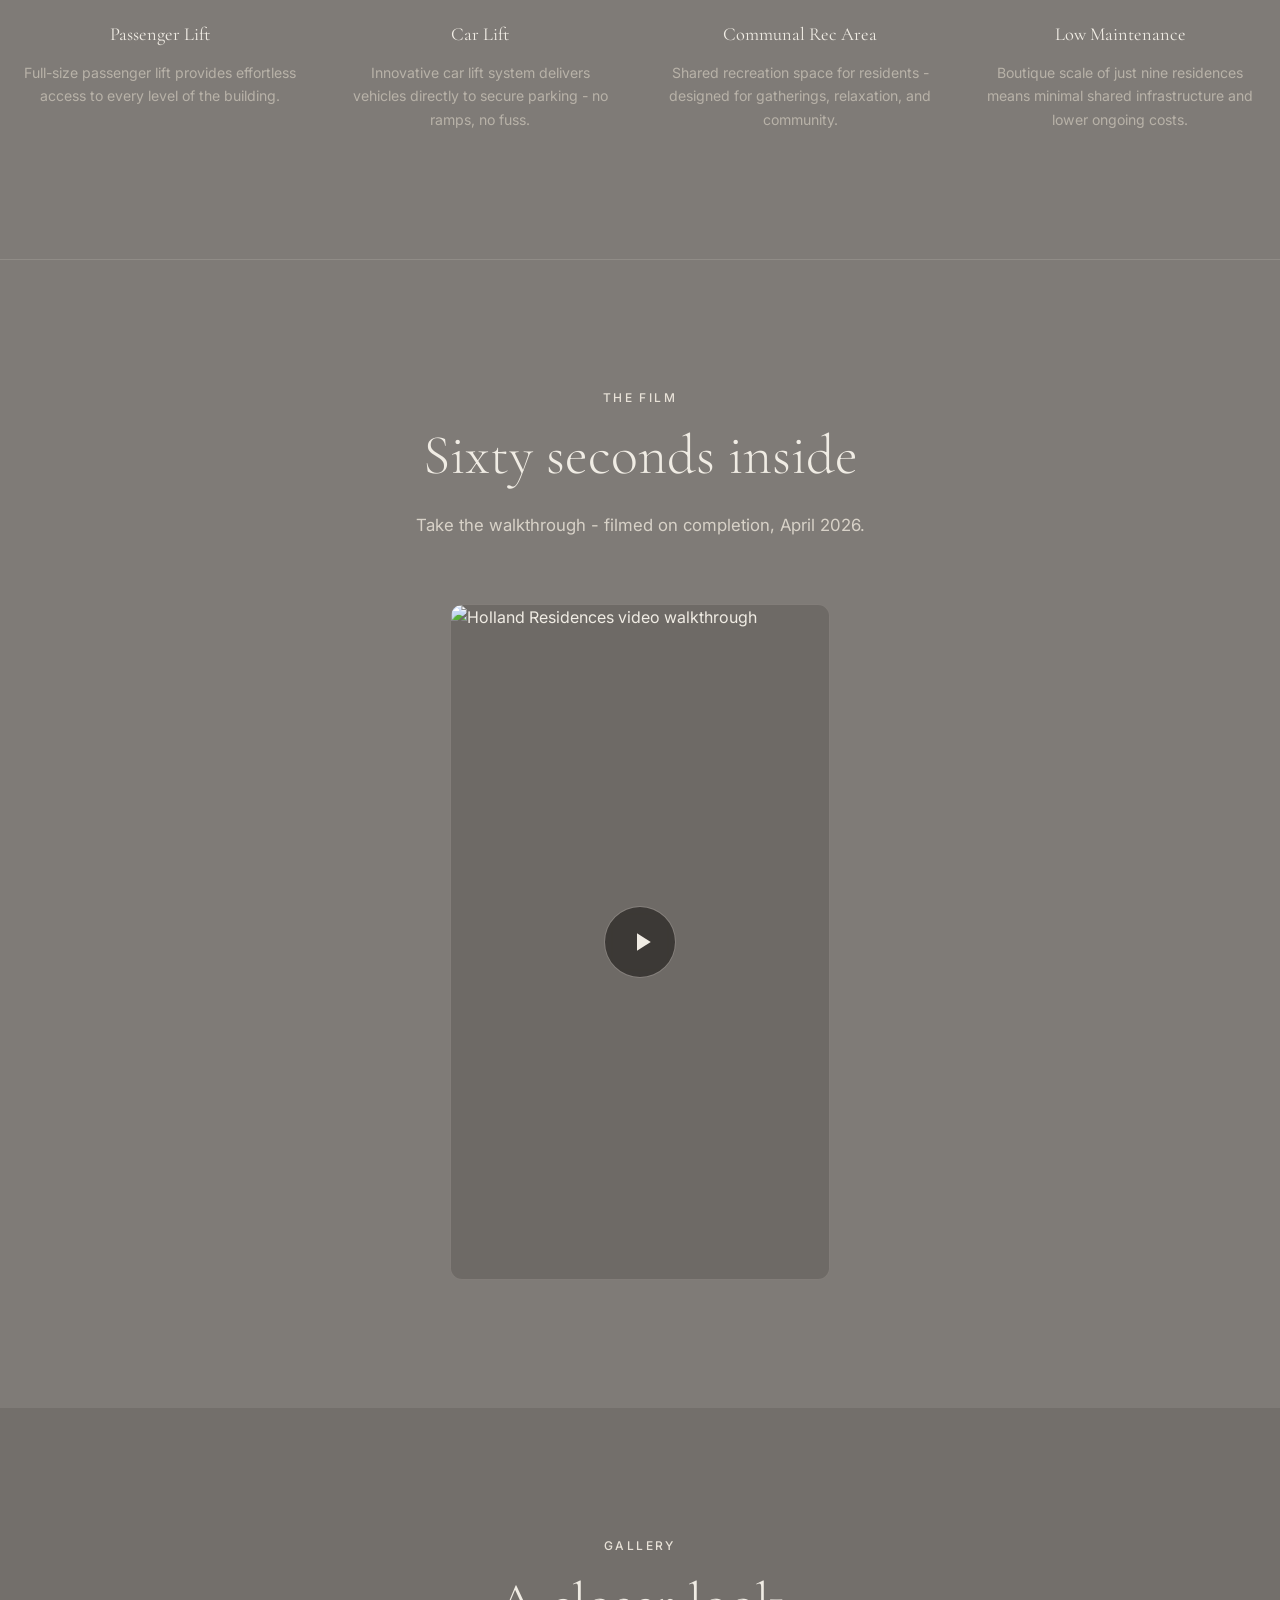
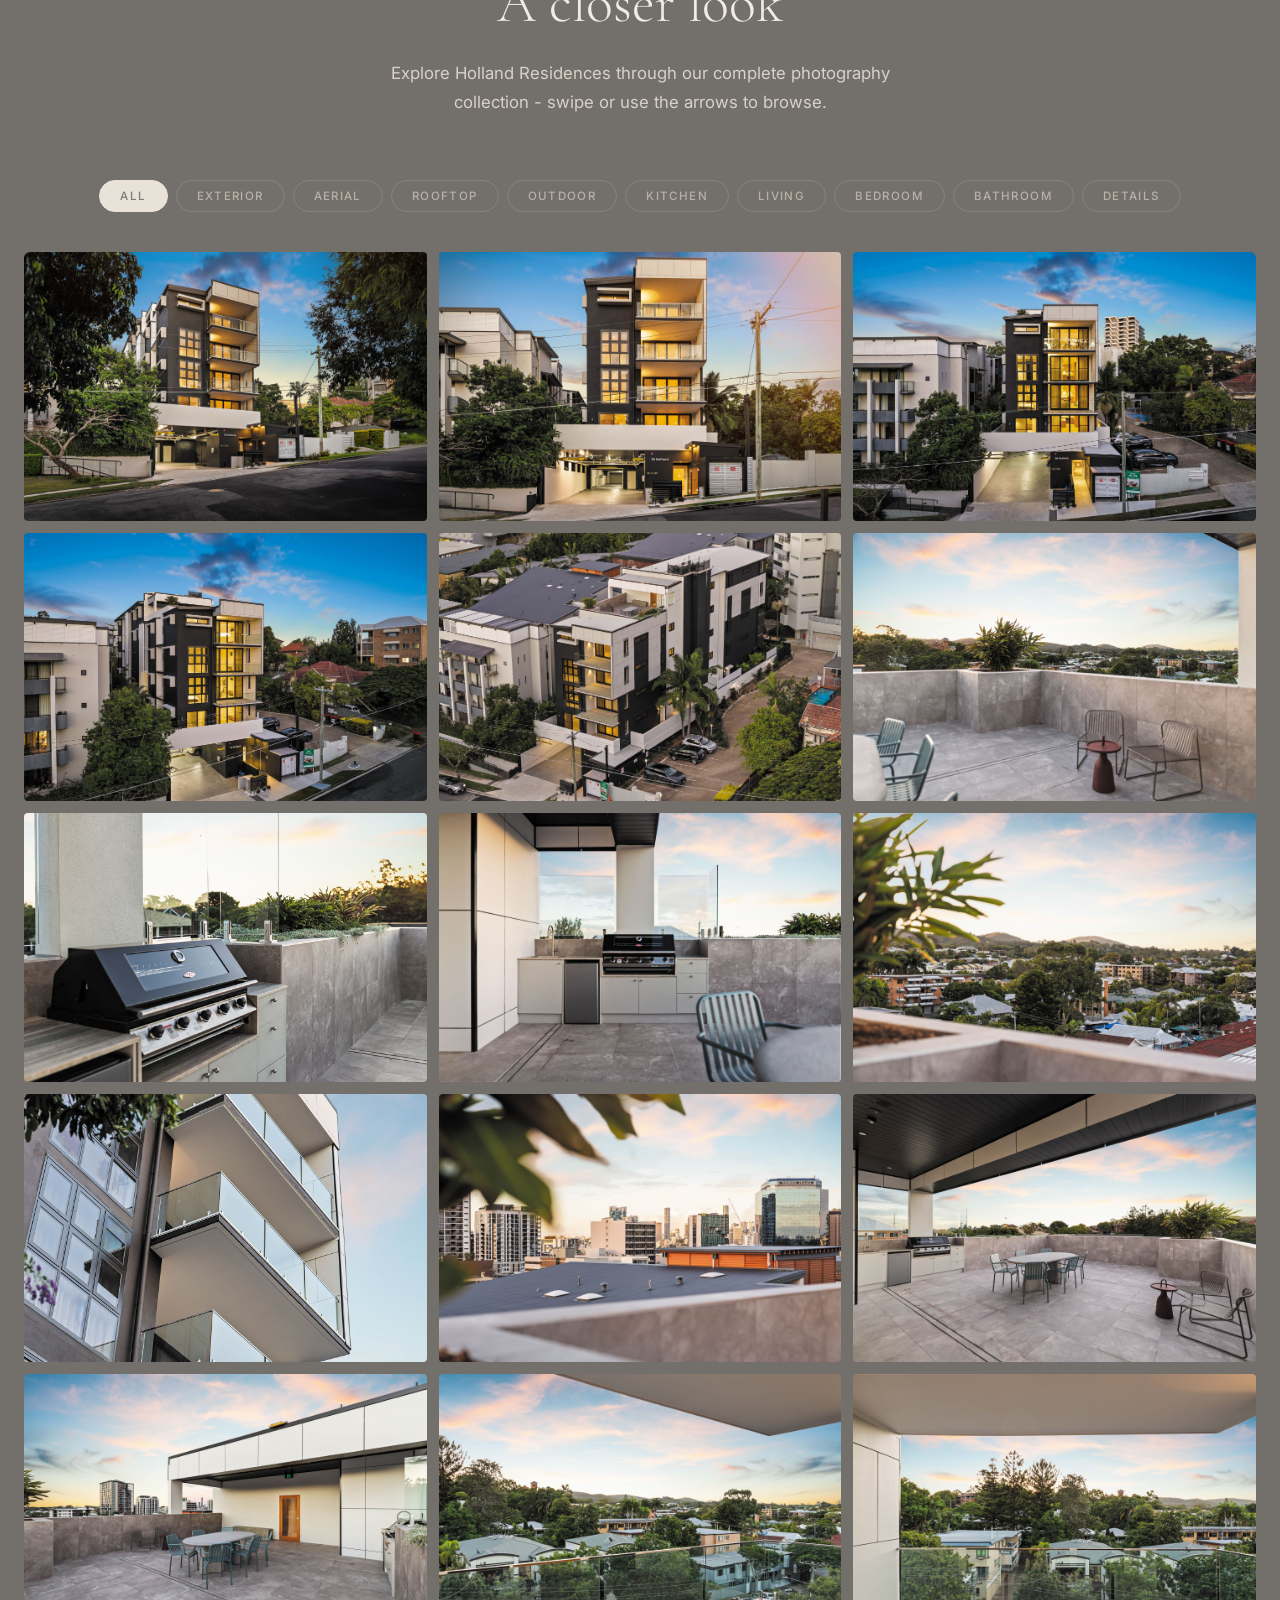
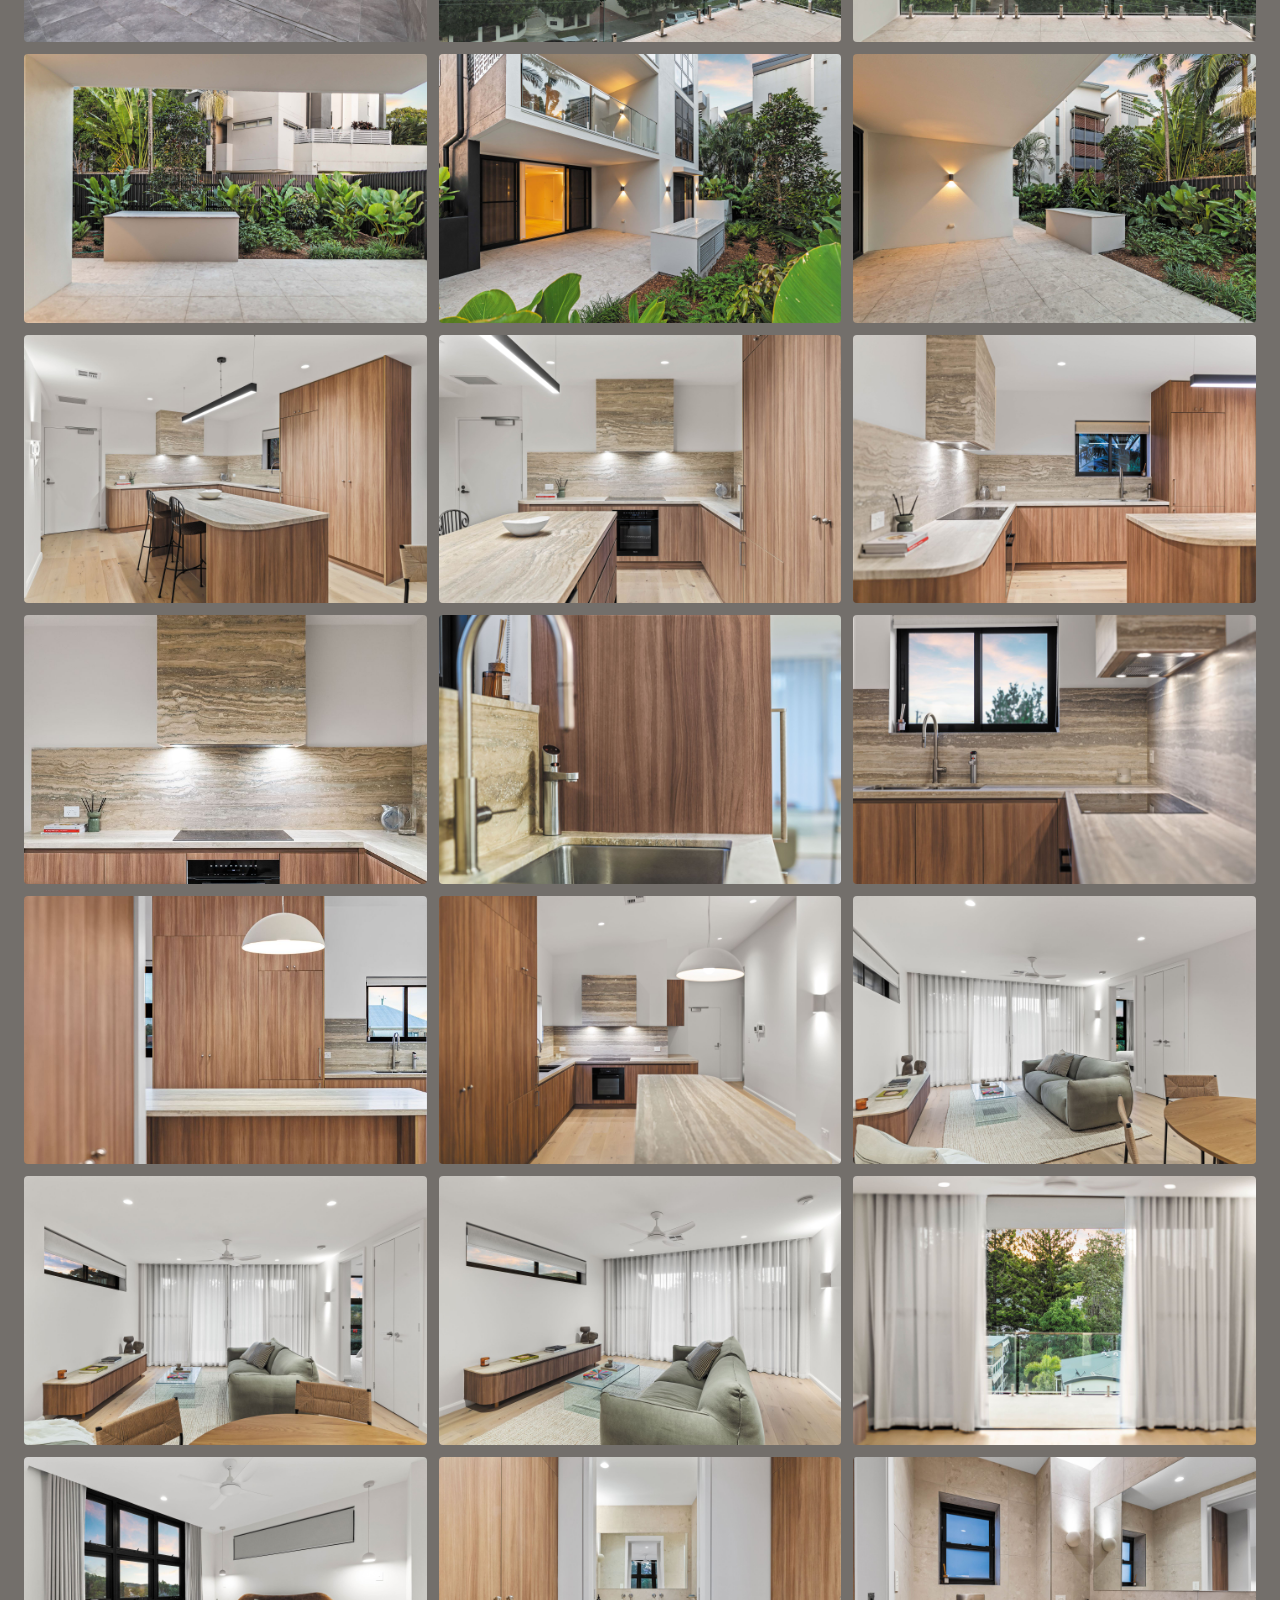
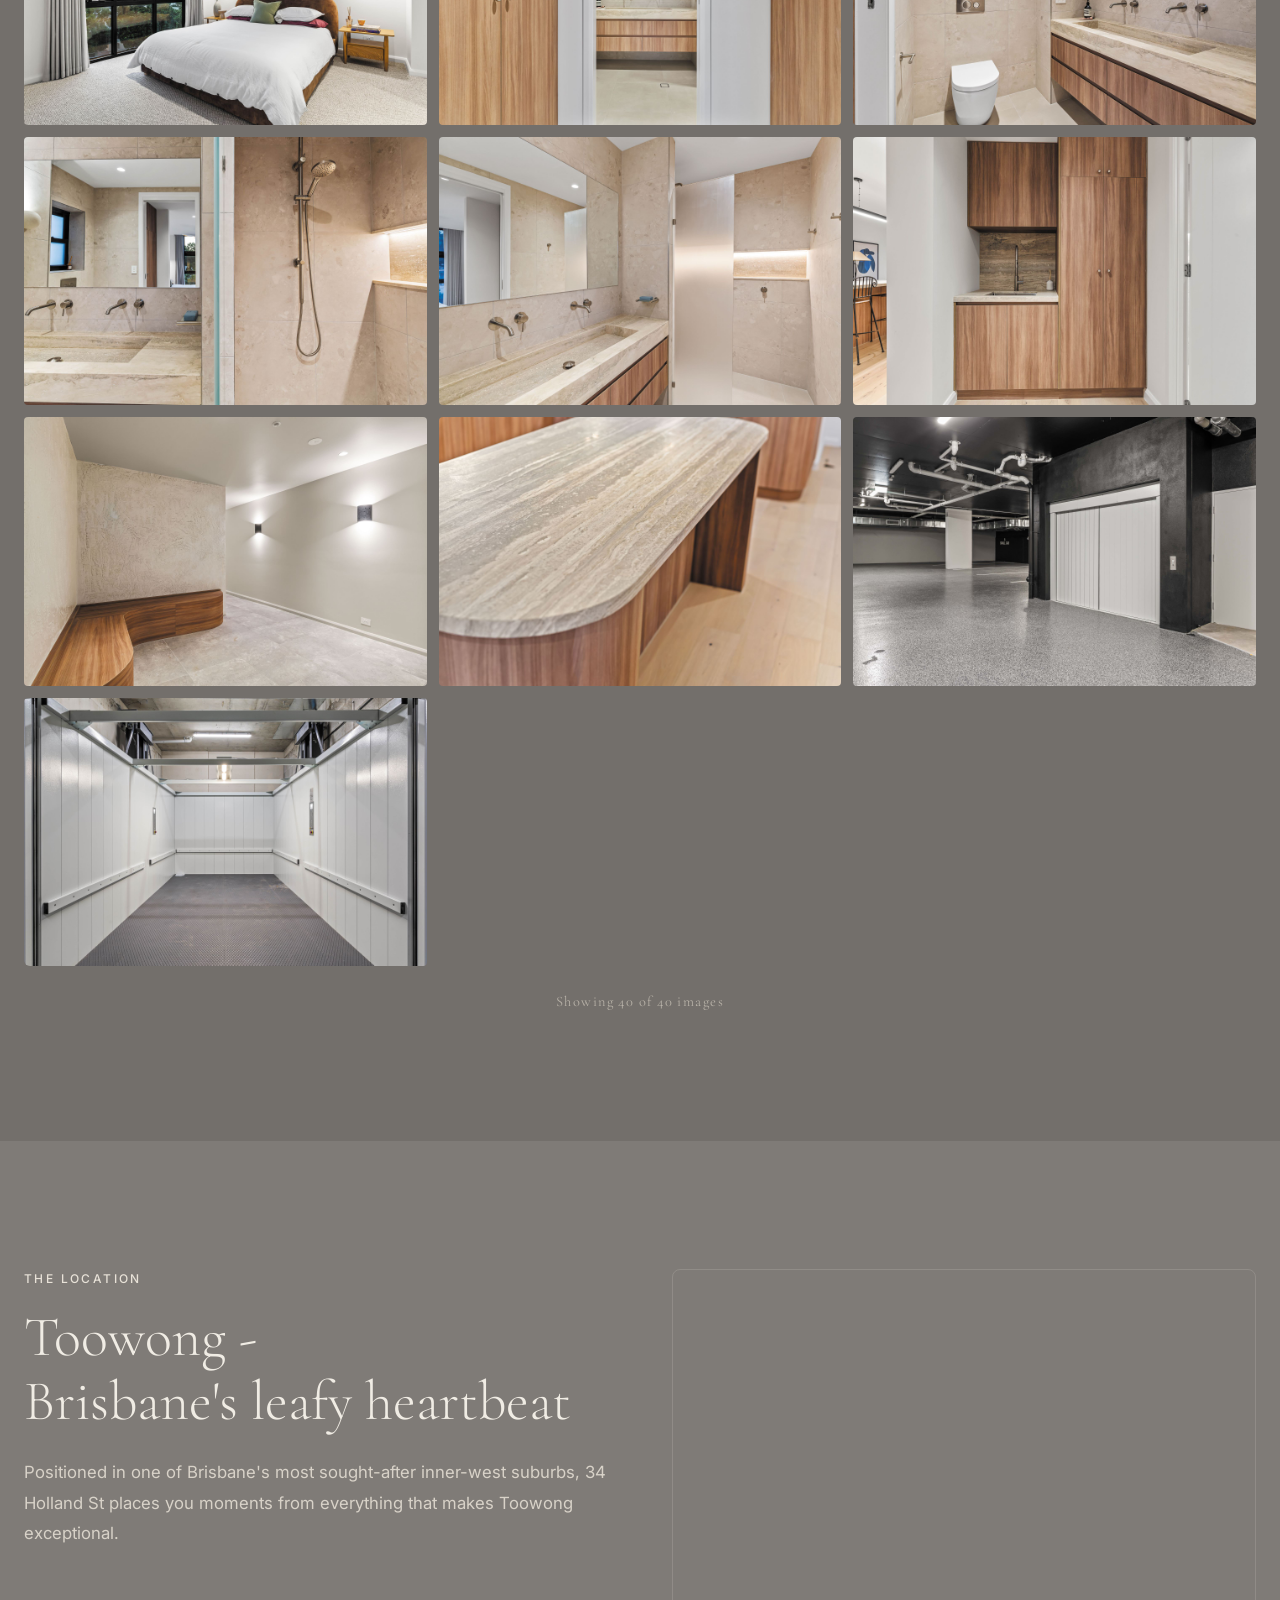
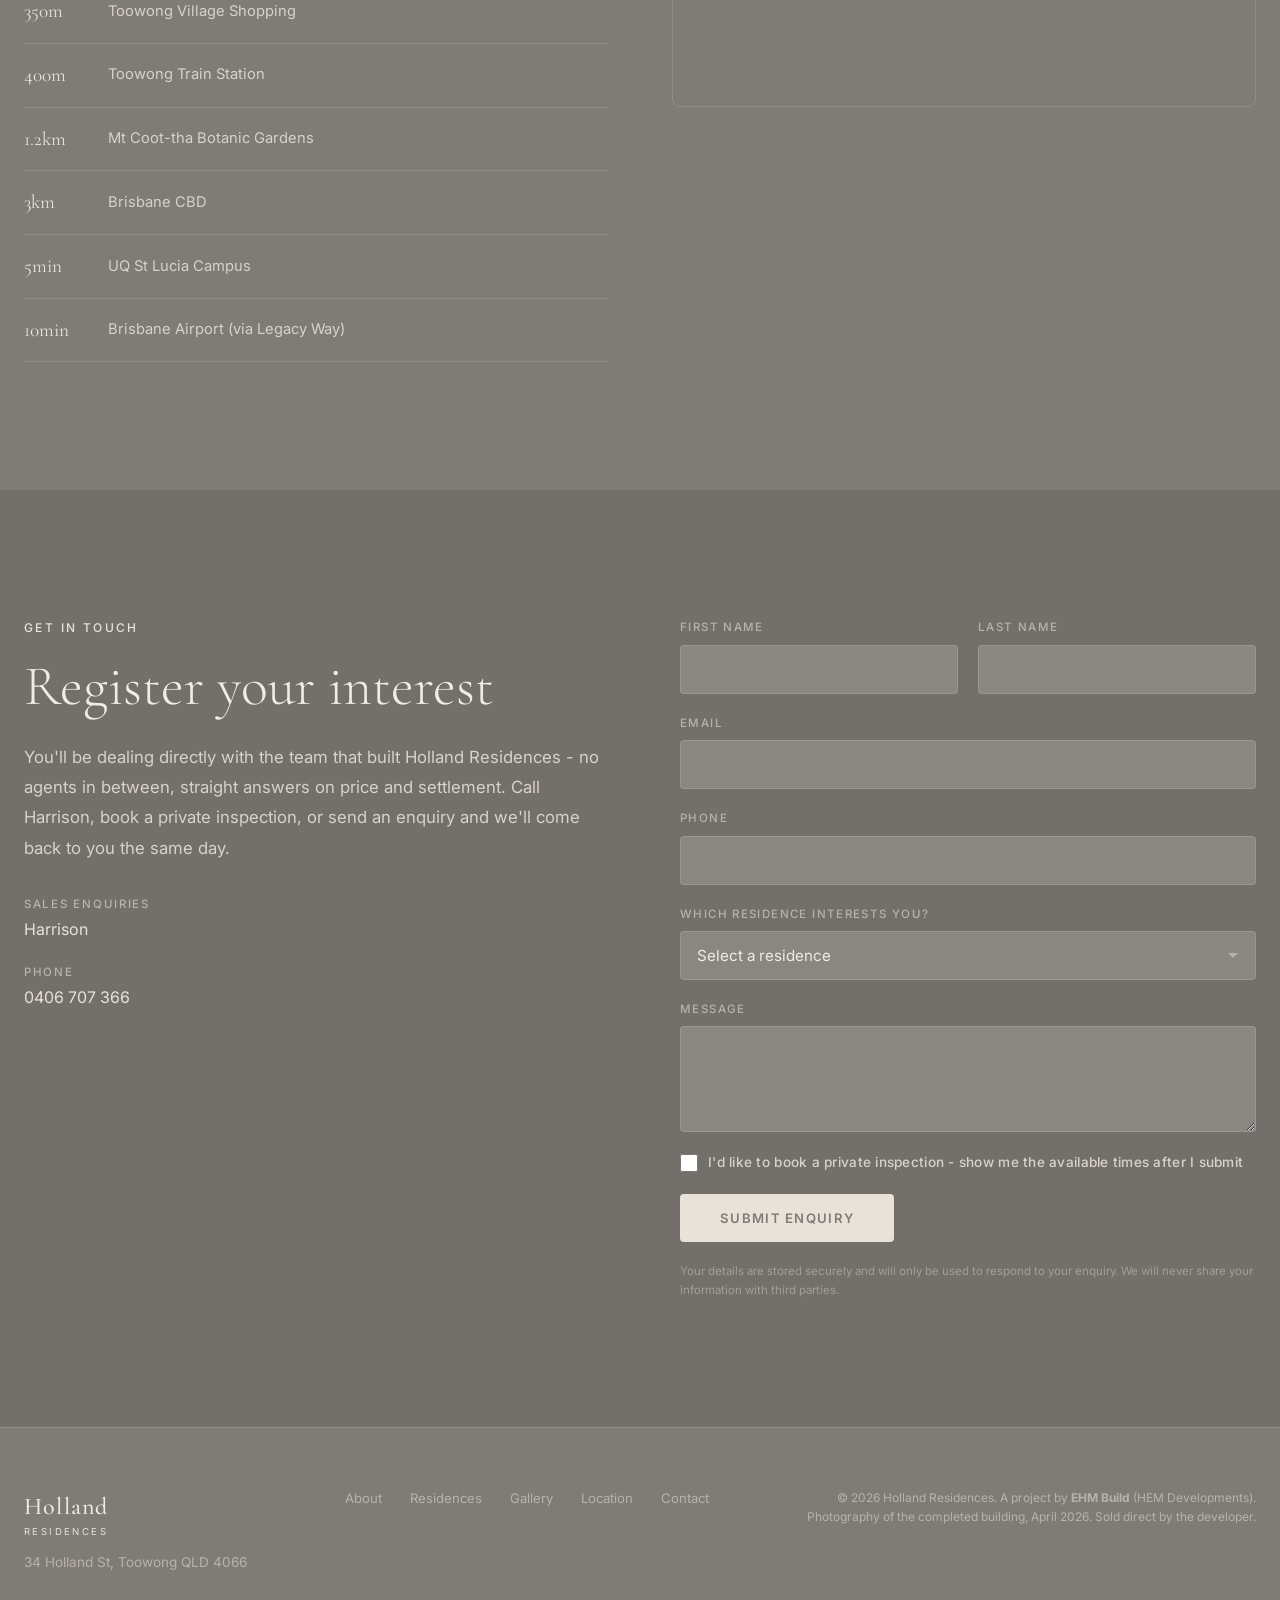
==== commit 3ccf6c22: "point Meta Pixel at the active ad account (2341426659722236) Swaps the old placeholder pixel ID 8558" ====
--- a/index.html
+++ b/index.html
@@ -993,11 +993,11 @@
         n.push=n;n.loaded=!0;n.version='2.0';n.queue=[];t=b.createElement(e);t.async=!0;
         t.src=v;s=b.getElementsByTagName(e)[0];s.parentNode.insertBefore(t,s)}(window,
         document,'script','https://connect.facebook.net/en_US/fbevents.js');
-        fbq('init', '855860000776642');
+        fbq('init', '2341426659722236');
         fbq('track', 'PageView');
     </script>
     <noscript><img height="1" width="1" style="display:none"
-    src="https://www.facebook.com/tr?id=855860000776642&ev=PageView&noscript=1"
+    src="https://www.facebook.com/tr?id=2341426659722236&ev=PageView&noscript=1"
     /></noscript>
 </body>
 </html>
--- a/styles.css
+++ b/styles.css
@@ -1557,10 +1557,14 @@
 }
 
 .sold-ribbon.sold-ribbon--long {
-    font-size: 0.6rem;
-    letter-spacing: 0.16em;
+    font-size: 0.62rem;
+    letter-spacing: 0.1em;
     padding-top: 9px;
     padding-bottom: 9px;
+    width: 240px;
+    top: 64px;
+    right: -40px;
+    white-space: nowrap;
 }
 
 .sold-ribbon {
@@ -1570,6 +1574,7 @@
     transform: rotate(45deg);
     width: 190px;
     text-align: center;
+    white-space: nowrap;
     padding: 8px 0;
     background: var(--accent);
     color: var(--bg-primary);
@@ -1885,3 +1890,8 @@
     font-size: 0.85rem;
     color: var(--text-secondary);
 }
+
+/* The deeper under-contract ribbon crosses the level pill - hide it */
+.unit-card[data-status="under-offer"] .unit-level {
+    visibility: hidden;
+}
